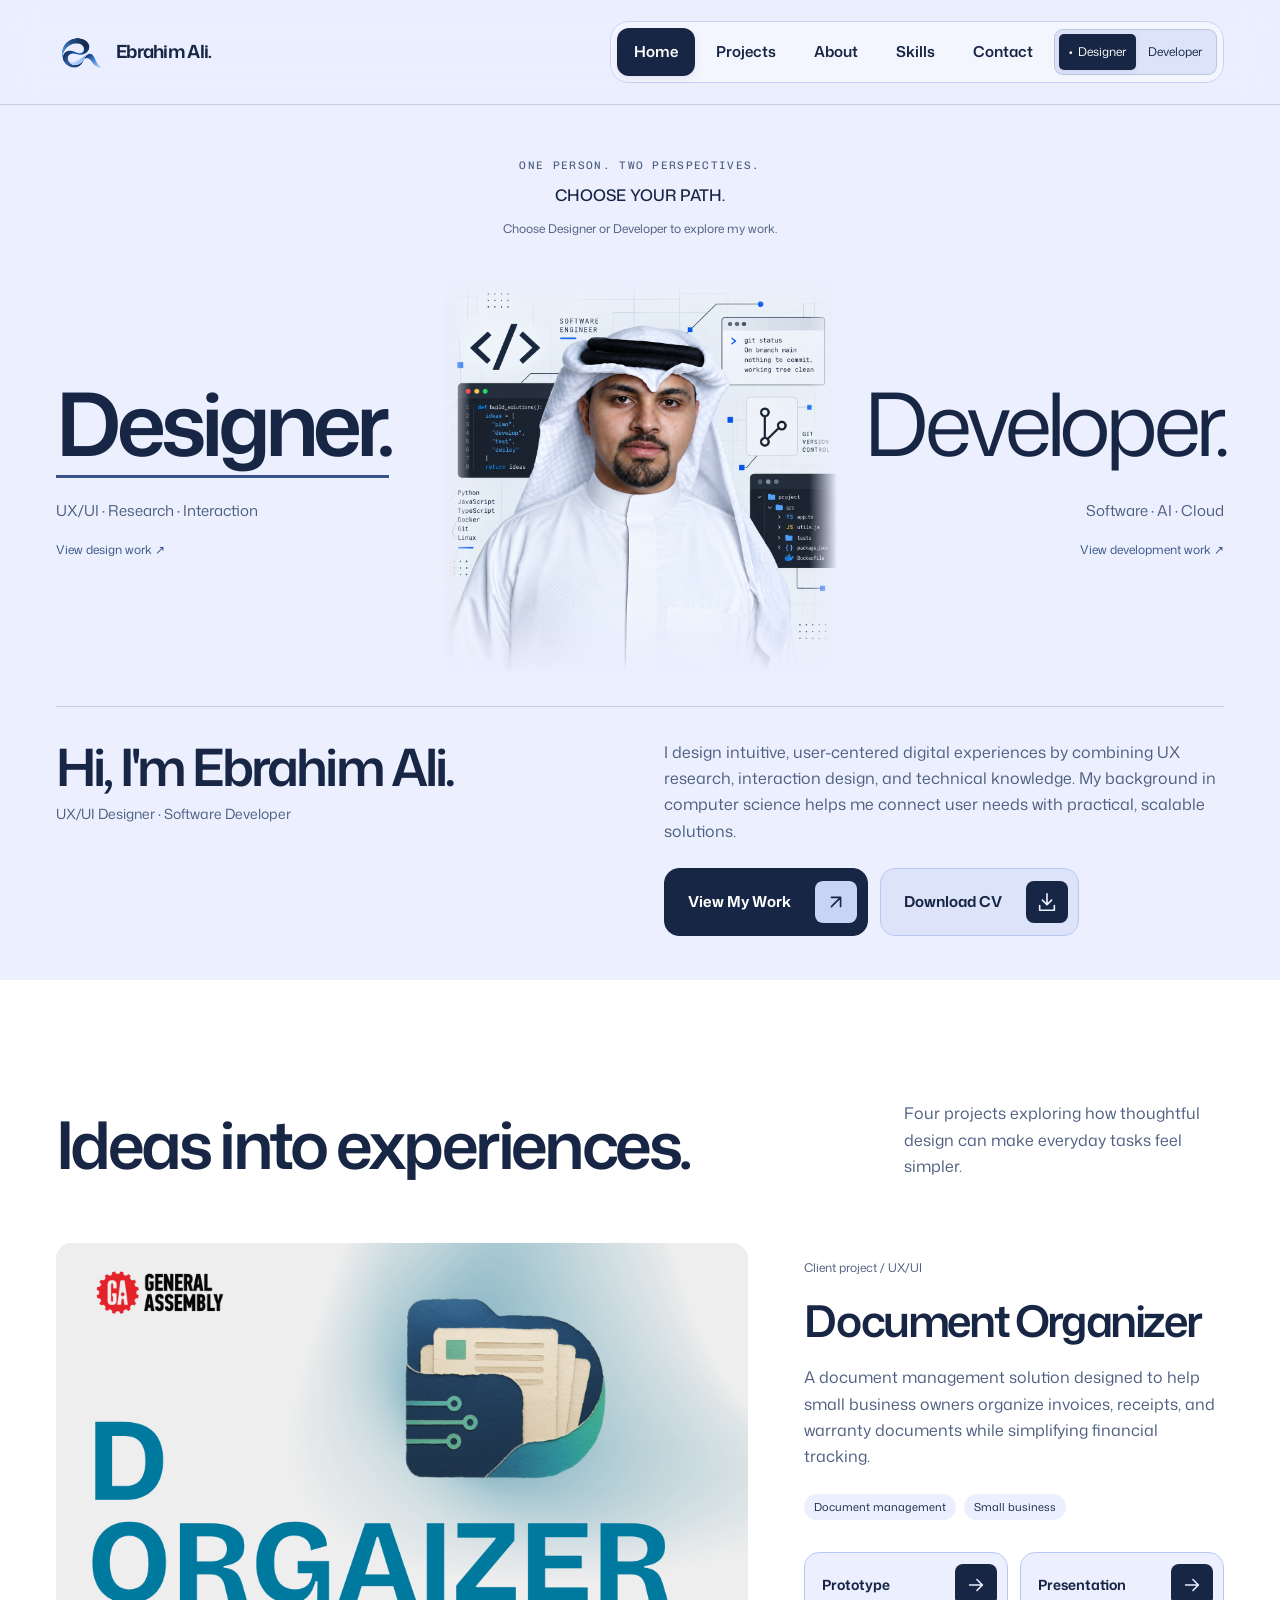
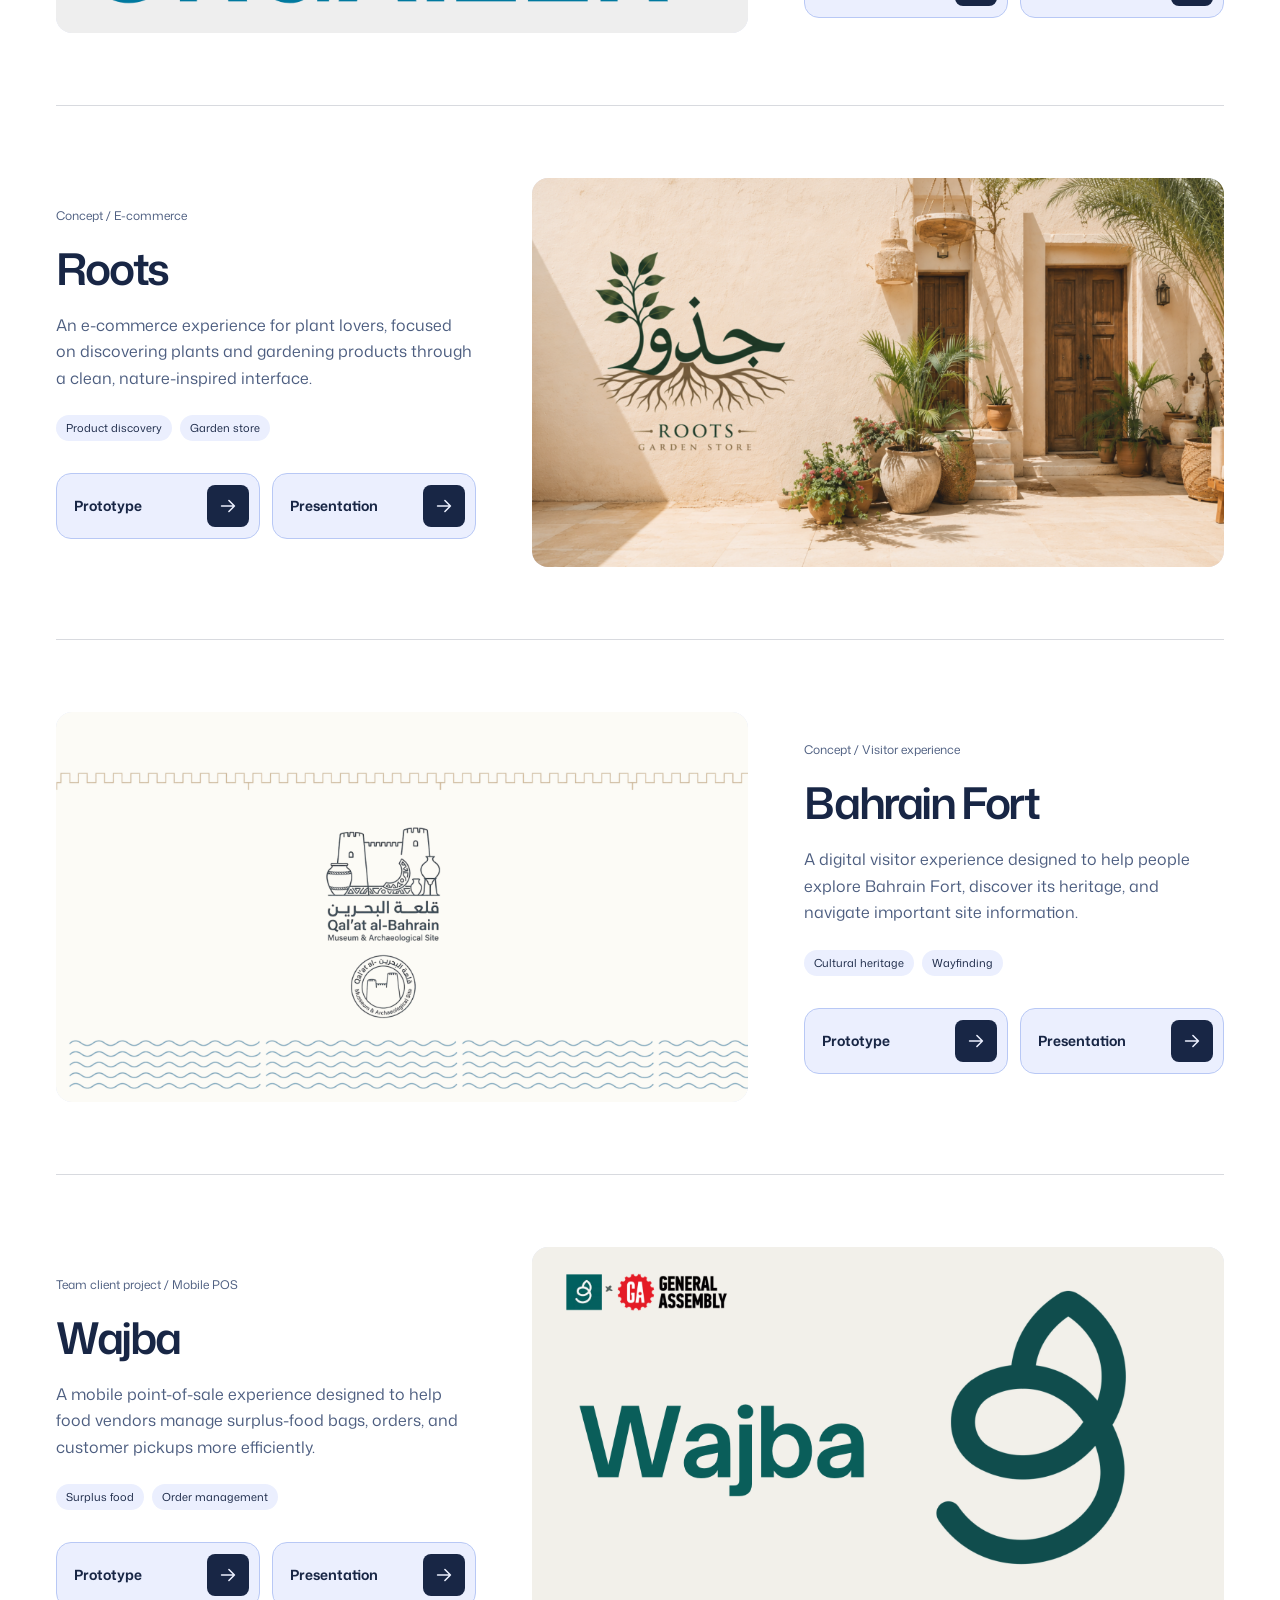
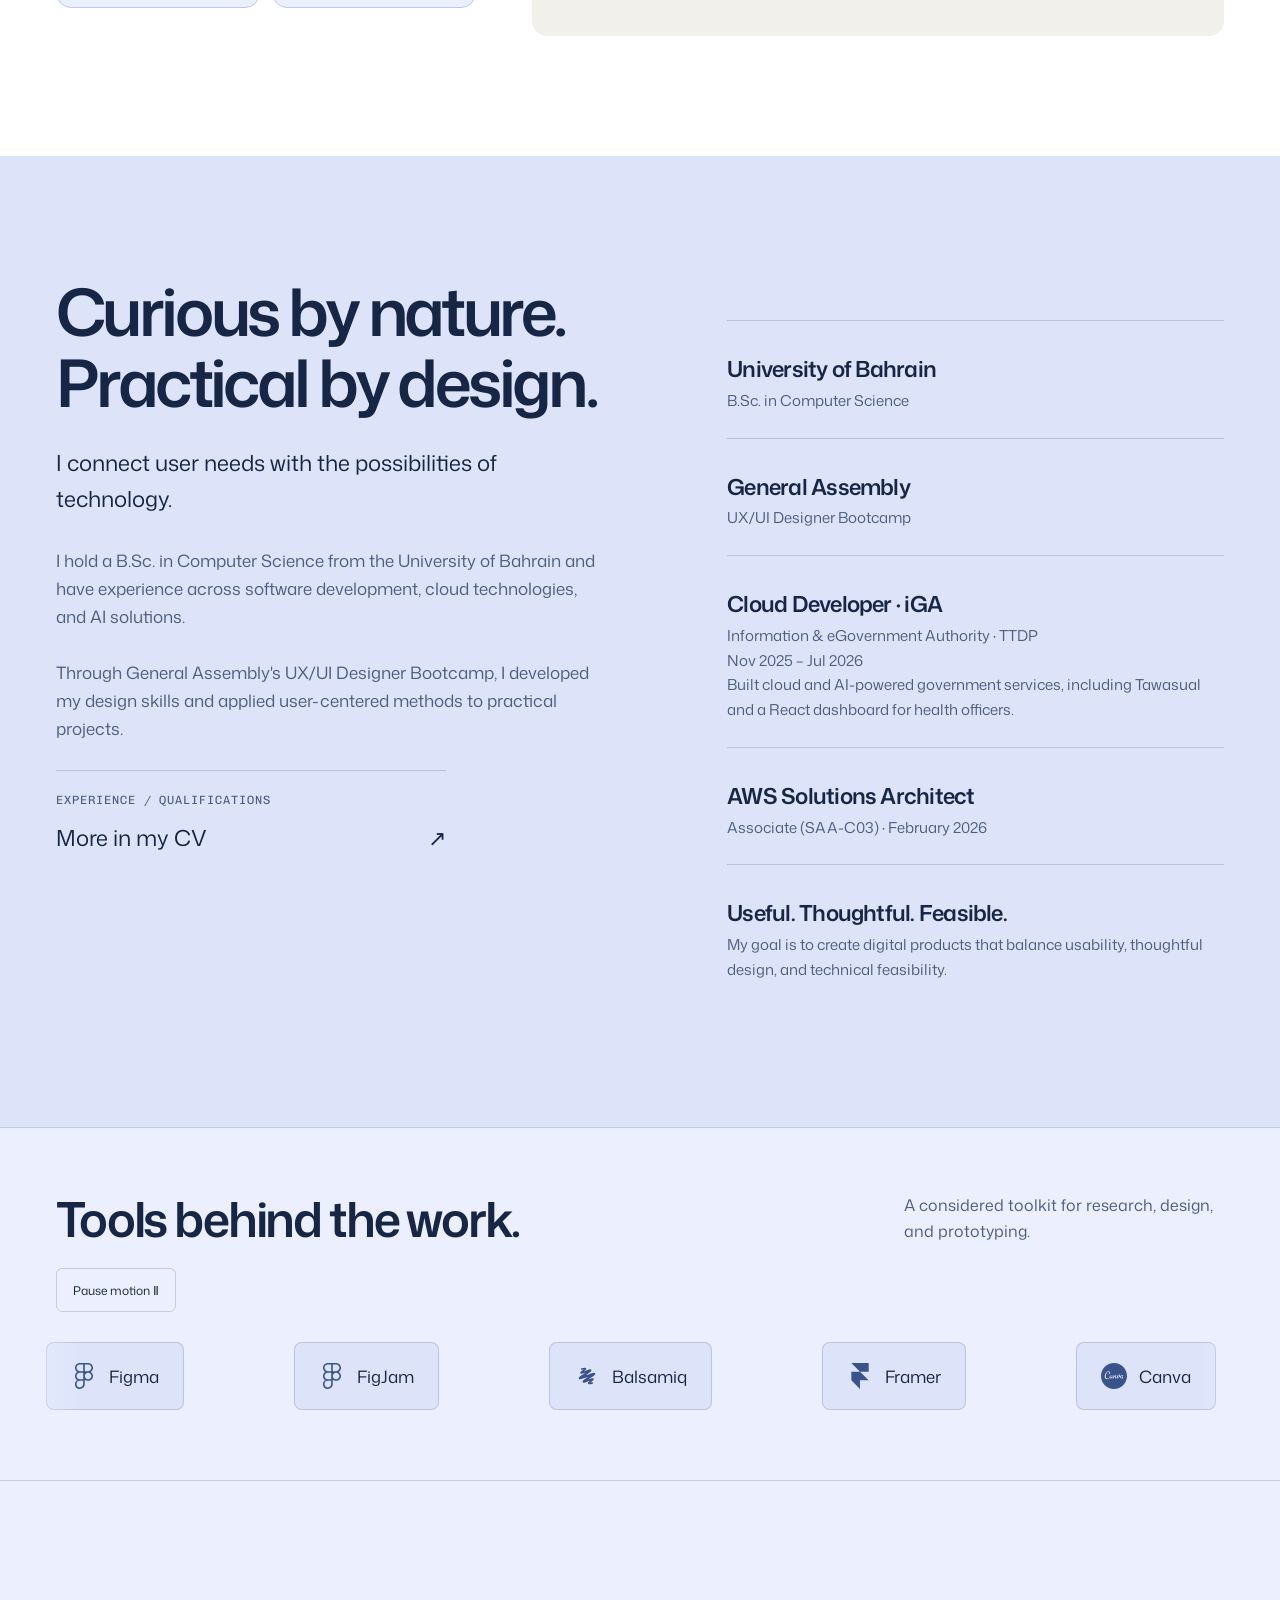
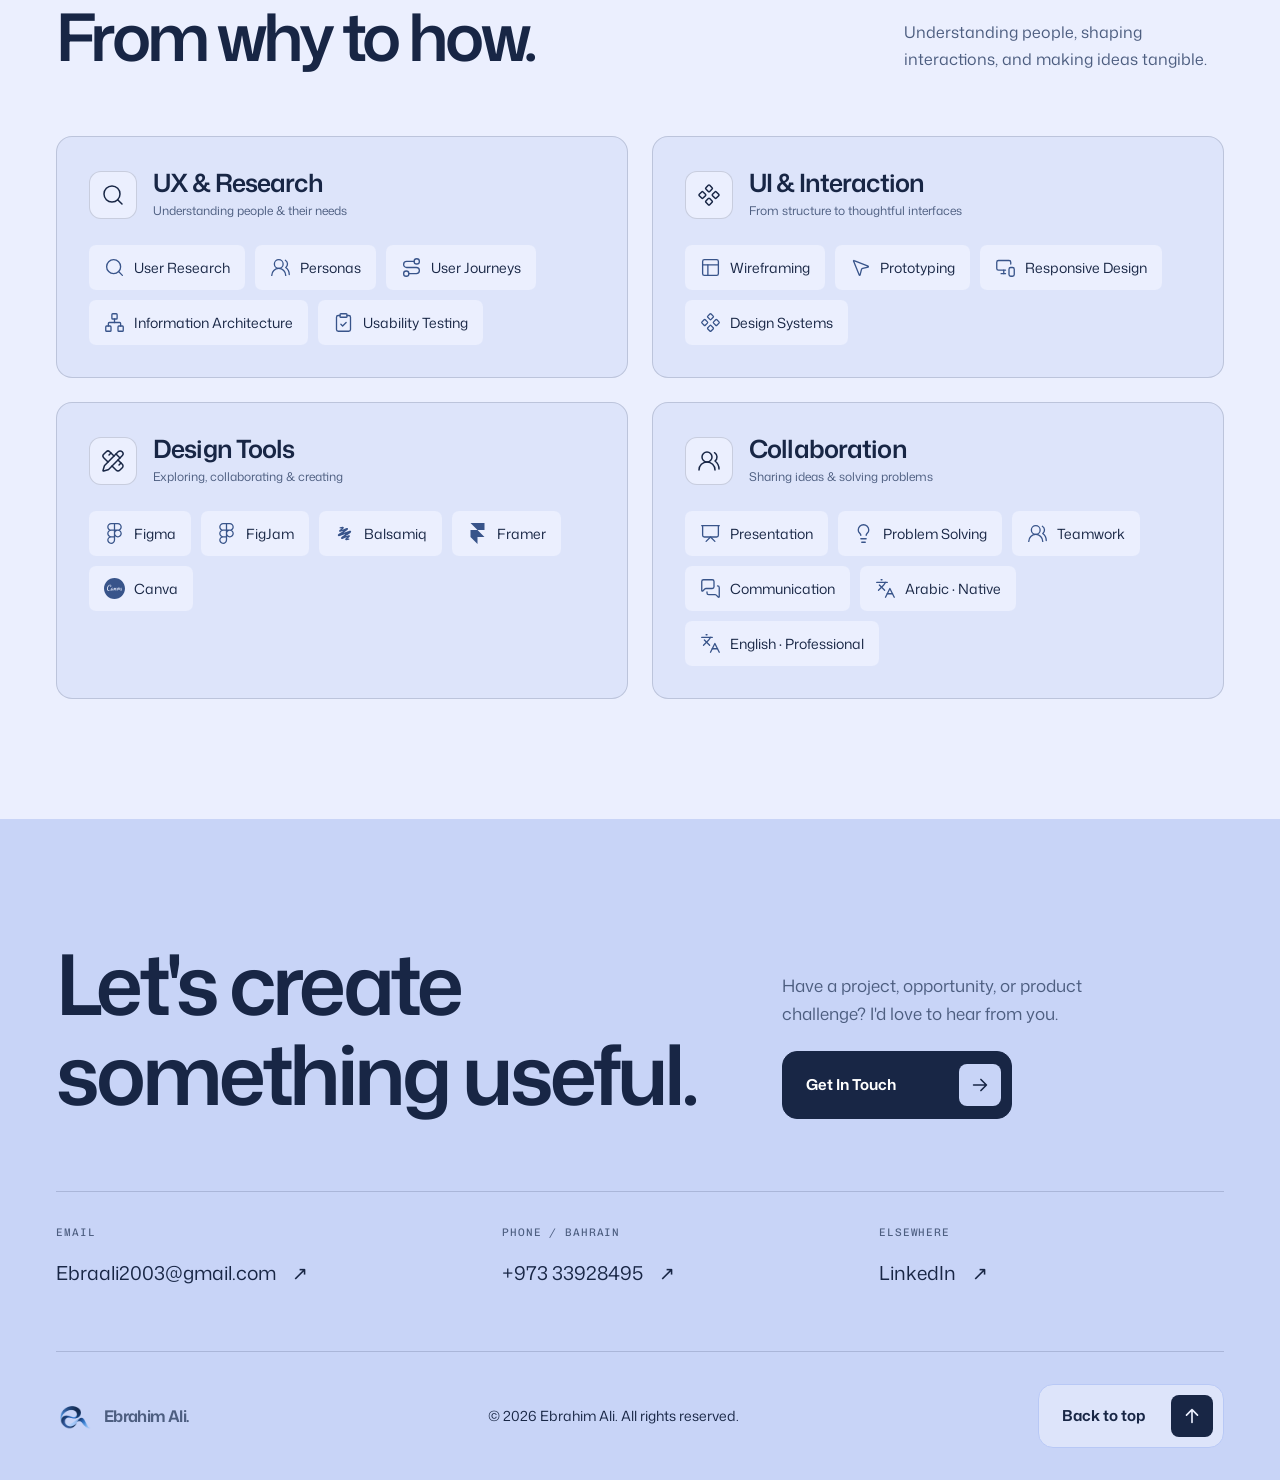
==== index.html @ 50fad895 "Build coherent designer and developer journeys with seamless portraits and NDA-aware projects" ====
<!DOCTYPE html>
<html lang="en">
<head>
<meta charset="UTF-8">
<meta name="viewport" content="width=device-width, initial-scale=1">
<title>Ebrahim Ali — UX/UI Designer & Software Developer</title>
<meta name="description" content="Ebrahim Ali, UX/UI designer and software developer in Bahrain. Explore UX research, interaction design, and software, AI and cloud projects.">
<meta name="theme-color" content="#EBEFFE">
<meta property="og:title" content="Ebrahim Ali — UX/UI Designer & Software Developer">
<meta property="og:description" content="One perspective on people. Another on systems. Explore Ebrahim Ali’s design and development work.">
<meta property="og:type" content="website">
<meta property="og:image" content="1778496923520.png">
<link rel="preload" as="image" href="Modern Software Engineer Portrait.png">
<link rel="icon" type="image/png" href="Glossy Blue Ribbon Loop Emblem.png">
<link rel="preconnect" href="https://fonts.googleapis.com">
<link rel="preconnect" href="https://fonts.gstatic.com" crossorigin>
<link href="https://fonts.googleapis.com/css2?family=Mona+Sans:wght@400;500;600;650;700&family=Chivo+Mono:wght@400&display=swap" rel="stylesheet" media="print" onload="this.media='all'">
<style>
.loading-screen{display:none}
.js-boot:not(.is-ready) .site-header,.js-boot:not(.is-ready) main,.js-boot:not(.is-ready) footer{visibility:hidden}
.show-skeleton .loading-screen{display:block;position:fixed;inset:0;z-index:200;background:#EBEFFE;color:#182645;overflow:hidden;font-family:Arial,sans-serif}
.show-skeleton body{overflow:hidden}
.loading-shell{max-width:1440px;margin:auto;padding:24px 56px}
.skeleton-nav{display:flex;justify-content:space-between;align-items:center;height:64px;border-bottom:1px solid #C8D4F7;padding-bottom:24px}
.skeleton-block{position:relative;overflow:hidden;background:#DDE4FA;border-radius:8px}
.skeleton-block::after{content:'';position:absolute;inset:0;transform:translateX(-100%);background:linear-gradient(100deg,transparent,#ffffff80,transparent);animation:skeleton-shimmer 1.6s ease-in-out infinite}
.skeleton-brand{width:170px;height:32px}.skeleton-menu{width:440px;height:48px}.skeleton-cta{width:150px;height:48px}
.skeleton-hero{display:grid;grid-template-columns:1fr 1fr 1fr;gap:32px;align-items:center;padding:56px 0 32px}
.skeleton-title{height:72px;width:100%}.skeleton-caption{height:16px;width:70%;margin-top:24px}.skeleton-photo{aspect-ratio:1;border-radius:46% 46% 16px 16px}.skeleton-bottom{display:grid;grid-template-columns:1fr 1fr;gap:56px;margin-top:32px}.skeleton-name{height:48px;width:80%}.skeleton-line{height:14px;margin-bottom:16px}.skeleton-line:last-child{width:70%}.skeleton-buttons{display:flex;gap:14px;margin-top:24px}.skeleton-button{width:190px;height:64px}.loading-status{font-size:13px;color:#4D5E80;margin-top:32px}
@keyframes skeleton-shimmer{to{transform:translateX(100%)}}
@media(max-width:1100px){.skeleton-cta{display:none}.skeleton-menu{width:46%}.loading-shell{padding-inline:32px}}
@media(max-width:767px){.loading-shell{padding:16px 20px}.skeleton-nav{height:64px}.skeleton-menu{width:74px;height:44px}.skeleton-hero{grid-template-columns:1fr 1fr;gap:24px 20px;padding-top:32px}.skeleton-title{height:42px}.skeleton-caption{height:12px;width:85%;margin-top:16px}.skeleton-photo{grid-column:1/-1;grid-row:2;width:76%;justify-self:center}.skeleton-bottom{grid-template-columns:1fr;gap:24px;margin-top:0}.skeleton-name{height:42px}.skeleton-buttons .skeleton-button{width:50%;height:60px}}
@media(prefers-reduced-motion:reduce){.skeleton-block::after{animation:none}}
</style>
<script>
// Show a real skeleton only after a slow start; always release the page.
document.documentElement.classList.add('js-boot');
window.portfolioBoot = {
  done: false,
  finish: function () {
    if (this.done) return;
    this.done = true;
    clearTimeout(this.delay);
    clearTimeout(this.deadline);
    document.documentElement.classList.remove('show-skeleton');
    document.documentElement.classList.add('is-ready');
    document.querySelector('.loading-screen')?.setAttribute('aria-hidden','true');
  }
};
window.portfolioBoot.delay = setTimeout(function () {
  if (window.portfolioBoot.done) return;
  document.documentElement.classList.add('show-skeleton');
  document.querySelector('.loading-screen')?.setAttribute('aria-hidden','false');
}, 400);
window.portfolioBoot.deadline = setTimeout(function () { window.portfolioBoot.finish(); }, 6000);
</script>
<link id="portfolio-styles" rel="preload" as="style" href="styles.css" onload="this.onload=null;this.rel='stylesheet';window.portfolioStylesReady=true;window.dispatchEvent(new Event('portfolio:styles'))" onerror="window.portfolioBoot.finish()">
<noscript><link rel="stylesheet" href="styles.css"></noscript>
<script src="script.js" defer>
</script>
</head>
<body data-track="designer">
<div class="loading-screen" role="status" aria-live="polite" aria-hidden="true">
<div class="loading-shell"><div aria-hidden="true"><div class="skeleton-nav"><div class="skeleton-block skeleton-brand"></div><div class="skeleton-block skeleton-menu"></div><div class="skeleton-block skeleton-cta"></div></div><div class="skeleton-hero"><div><div class="skeleton-block skeleton-title"></div><div class="skeleton-block skeleton-caption"></div></div><div class="skeleton-block skeleton-photo"></div><div><div class="skeleton-block skeleton-title"></div><div class="skeleton-block skeleton-caption"></div></div></div><div class="skeleton-bottom"><div class="skeleton-block skeleton-name"></div><div><div class="skeleton-block skeleton-line"></div><div class="skeleton-block skeleton-line"></div><div class="skeleton-block skeleton-line"></div><div class="skeleton-buttons"><div class="skeleton-block skeleton-button"></div><div class="skeleton-block skeleton-button"></div></div></div></div></div><p class="loading-status">Loading portfolio…</p></div>
</div>
<a class="skip" href="#main">Skip to content</a>
<header class="site-header">
<nav class="wrap nav-wrap" aria-label="Main navigation">
<a class="brand" href="#home" aria-label="Ebrahim Ali — Home">
<span class="brand-mark">
<img src="Glossy Blue Ribbon Loop Emblem.png" width="1460" height="1077" alt="">
</span>
<span>Ebrahim Ali<span aria-hidden="true">.</span>
</span>
</a>
<button class="menu-toggle" aria-controls="navigation" aria-expanded="false" type="button">Menu +</button>
<ul class="nav-links" id="navigation">
<li>
<a class="nav-button" href="#home" aria-current="location"><span class="nav-label"><span>Home</span><span aria-hidden="true">Home</span></span><span class="button-handles" aria-hidden="true"><i></i><i></i><i></i><i></i></span></a>
</li>
<li>
<a class="nav-button" href="#projects"><span class="nav-label"><span>Projects</span><span aria-hidden="true">Projects</span></span><span class="button-handles" aria-hidden="true"><i></i><i></i><i></i><i></i></span></a>
</li>
<li>
<a class="nav-button" href="#about"><span class="nav-label"><span>About</span><span aria-hidden="true">About</span></span><span class="button-handles" aria-hidden="true"><i></i><i></i><i></i><i></i></span></a>
</li>
<li>
<a class="nav-button" href="#skills"><span class="nav-label"><span>Skills</span><span aria-hidden="true">Skills</span></span><span class="button-handles" aria-hidden="true"><i></i><i></i><i></i><i></i></span></a>
</li>
<li>
<a class="nav-button" href="#contact"><span class="nav-label"><span>Contact</span><span aria-hidden="true">Contact</span></span><span class="button-handles" aria-hidden="true"><i></i><i></i><i></i><i></i></span></a>
</li>
<li class="track-menu"><div class="nav-track-switch" role="group" aria-label="Portfolio path"><button type="button" data-track-choice="designer" aria-pressed="true">Designer</button><button type="button" data-track-choice="developer" aria-pressed="false">Developer</button></div></li>
<li class="mobile-contact"><a class="project-button cta-button cta-primary cta-mobile" data-email-template="hiring" href="mailto:Ebraali2003@gmail.com?subject=Hiring%20Inquiry%20%7C%20%5BRole%20Title%5D%20%7C%20%5BCompany%20Name%5D%20-%20Ebrahim%20Ali&amp;body=Dear%20Mr.%20Ali%2C%0D%0A%0D%0AI%20am%20contacting%20you%20on%20behalf%20of%20%5BCompany%20Name%5D%20regarding%20a%20%5BRole%20Title%5D%20opportunity.%0D%0A%0D%0ARole%20%2F%20employment%20type%3A%20%5BBrief%20role%20details%5D%0D%0AWork%20arrangement%3A%20%5BOn-site%20%2F%20Hybrid%20%2F%20Remote%2C%20city%20and%20country%5D%0D%0AAdditional%20message%3A%20%5BYour%20message%20or%20proposed%20next%20steps%5D%0D%0A%0D%0AI%20would%20welcome%20an%20introductory%20discussion%20at%20a%20mutually%20convenient%20time.%0D%0A%0D%0AKind%20regards%2C%0D%0A%5BFull%20name%20%2F%20Job%20title%20%2F%20Company%5D%0D%0AEmail%3A%20%5BEmail%20address%5D%0D%0APhone%3A%20%5BNumber%20with%20country%20code%5D%0D%0ALocation%3A%20%5BCity%2C%20country%5D"><span class="project-button-face"><span class="project-button-label"><span>Let's talk</span><span aria-hidden="true">Let's talk</span></span><span class="project-button-arrow" aria-hidden="true"><svg viewBox="0 0 24 24" fill="none" stroke="currentColor" stroke-width="1.8" stroke-linecap="round" stroke-linejoin="round" aria-hidden="true"><path d="M5 12h14m-6-6 6 6-6 6"/></svg><svg viewBox="0 0 24 24" fill="none" stroke="currentColor" stroke-width="1.8" stroke-linecap="round" stroke-linejoin="round" aria-hidden="true"><path d="M5 12h14m-6-6 6 6-6 6"/></svg></span></span><span class="button-handles" aria-hidden="true"><i></i><i></i><i></i><i></i></span></a></li>
</ul>
<a class="project-button cta-button header-contact cta-nav cta-primary" data-email-template="hiring" href="mailto:Ebraali2003@gmail.com?subject=Hiring%20Inquiry%20%7C%20%5BRole%20Title%5D%20%7C%20%5BCompany%20Name%5D%20-%20Ebrahim%20Ali&amp;body=Dear%20Mr.%20Ali%2C%0D%0A%0D%0AI%20am%20contacting%20you%20on%20behalf%20of%20%5BCompany%20Name%5D%20regarding%20a%20%5BRole%20Title%5D%20opportunity.%0D%0A%0D%0ARole%20%2F%20employment%20type%3A%20%5BBrief%20role%20details%5D%0D%0AWork%20arrangement%3A%20%5BOn-site%20%2F%20Hybrid%20%2F%20Remote%2C%20city%20and%20country%5D%0D%0AAdditional%20message%3A%20%5BYour%20message%20or%20proposed%20next%20steps%5D%0D%0A%0D%0AI%20would%20welcome%20an%20introductory%20discussion%20at%20a%20mutually%20convenient%20time.%0D%0A%0D%0AKind%20regards%2C%0D%0A%5BFull%20name%20%2F%20Job%20title%20%2F%20Company%5D%0D%0AEmail%3A%20%5BEmail%20address%5D%0D%0APhone%3A%20%5BNumber%20with%20country%20code%5D%0D%0ALocation%3A%20%5BCity%2C%20country%5D"><span class="project-button-face"><span class="project-button-label"><span>Let's talk</span><span aria-hidden="true">Let's talk</span></span><span class="project-button-arrow" aria-hidden="true"><svg viewBox="0 0 24 24" fill="none" stroke="currentColor" stroke-width="1.8" stroke-linecap="round" stroke-linejoin="round" aria-hidden="true"><path d="M5 12h14m-6-6 6 6-6 6"/></svg><svg viewBox="0 0 24 24" fill="none" stroke="currentColor" stroke-width="1.8" stroke-linecap="round" stroke-linejoin="round" aria-hidden="true"><path d="M5 12h14m-6-6 6 6-6 6"/></svg></span></span><span class="button-handles" aria-hidden="true"><i></i><i></i><i></i><i></i></span></a>
</nav>
</header>
<main id="main" tabindex="-1">
<section class="hero" id="home" aria-label="Introduction" tabindex="-1">
<div class="wrap">
<p class="track-prompt mono">ONE PERSON. TWO PERSPECTIVES.<span>Choose your path.</span></p>
<p class="track-status" aria-live="polite" aria-atomic="true">Choose Designer or Developer to explore my work.</p>
<div class="hero-stage" data-portrait="split">
<div class="discipline">
<h2><button class="role-switch" type="button" data-role="designer" aria-pressed="false" aria-controls="designer-projects developer-projects">Designer<span aria-hidden="true">.</span></button></h2>
<p>UX/UI · Research · Interaction</p><span class="role-hint" aria-hidden="true">View design work ↗</span>
</div>
<div class="portrait" id="hero-portrait" role="img" aria-label="Ebrahim Ali — designer and developer">
<div class="portrait-frame">
<div class="portrait-layer portrait-layer-photo"><img class="portrait-photo" src="Modern Software Engineer Portrait.png" width="1024" height="1024" decoding="async" alt="" aria-hidden="true"></div>
<div class="portrait-layer portrait-layer-art"><img class="portrait-art" src="Painterly Emirati Portrait with Abstract Strokes.png" width="1024" height="1024" fetchpriority="high" decoding="async" alt="" aria-hidden="true"></div>
</div>
</div>
<div class="discipline right">
<h2><button class="role-switch" type="button" data-role="developer" aria-pressed="false" aria-controls="designer-projects developer-projects">Developer<span aria-hidden="true">.</span></button></h2>
<p>Software · AI · Cloud</p><span class="role-hint" aria-hidden="true">View development work ↗</span>
</div>
</div>
<div class="hero-bottom">
<div>
<h1>Hi, I'm Ebrahim Ali.</h1>
<p class="identity">UX/UI Designer · Software Developer</p>
</div>
<div class="hero-copy">
<p><span data-hero-copy>I design intuitive, user-centered digital experiences by combining UX research, interaction design, and technical knowledge. My background in computer science helps me connect user needs with practical, scalable solutions.</span></p>
<div class="actions">
<a class="project-button cta-button cta-primary" href="#projects"><span class="project-button-face"><span class="project-button-label"><span>View My Work</span><span aria-hidden="true">View My Work</span></span><span class="project-button-arrow" aria-hidden="true"><svg viewBox="0 0 24 24" fill="none" stroke="currentColor" stroke-width="1.8" stroke-linecap="round" stroke-linejoin="round" aria-hidden="true"><path d="M7 7h10v10M7 17 17 7"/></svg><svg viewBox="0 0 24 24" fill="none" stroke="currentColor" stroke-width="1.8" stroke-linecap="round" stroke-linejoin="round" aria-hidden="true"><path d="M7 7h10v10M7 17 17 7"/></svg></span></span><span class="button-handles" aria-hidden="true"><i></i><i></i><i></i><i></i></span></a>
<a class="project-button cta-button cta-secondary" data-cv-link href="./Ebrahim_Resume__UX_.pdf" download="Ebrahim_Resume__UX_.pdf"><span class="project-button-face"><span class="project-button-label"><span>Download CV</span><span aria-hidden="true">Download CV</span></span><span class="project-button-arrow" aria-hidden="true"><svg viewBox="0 0 24 24" fill="none" stroke="currentColor" stroke-width="1.8" stroke-linecap="round" stroke-linejoin="round" aria-hidden="true"><path d="M12 3v12m-5-5 5 5 5-5M4 16v5h16v-5"/></svg><svg viewBox="0 0 24 24" fill="none" stroke="currentColor" stroke-width="1.8" stroke-linecap="round" stroke-linejoin="round" aria-hidden="true"><path d="M12 3v12m-5-5 5 5 5-5M4 16v5h16v-5"/></svg></span></span><span class="button-handles" aria-hidden="true"><i></i><i></i><i></i><i></i></span></a>
</div>
</div>
</div>
</div>
</section>

<section class="section projects" id="projects" aria-labelledby="projects-title" tabindex="-1">
<div class="wrap">
<div class="section-head">
<div>
<h2 id="projects-title">Ideas into experiences.</h2>
</div>
<p>Four projects exploring how thoughtful design can make everyday tasks feel simpler.</p>
</div>
<div id="designer-projects" data-track-panel="designer">
<article class="project">
<a class="project-media" href="https://www.figma.com/proto/dua4YL4MAZnrSSY4bpByHo/Figma-PROJECT-1?node-id=158-230&amp;t=a1PajKLrSFepDcD1-1&amp;scaling=scale-down&amp;content-scaling=fixed&amp;page-id=17%3A41" target="_blank" rel="noopener noreferrer" aria-label="Document Organizer prototype (opens in a new tab)">
<img src="Project1.png" width="1920" height="1080" loading="lazy" decoding="async" alt="Document Organizer project banner">
</a>
<div class="project-info">
<div class="project-meta">
<span>Client project / UX/UI</span>
</div>
<h3>Document Organizer</h3>
<p>A document management solution designed to help small business owners organize invoices, receipts, and warranty documents while simplifying financial tracking.</p>
<div class="project-tags">
<span>Document management</span>
<span>Small business</span>
</div>
<div class="project-actions">
<a class="project-button" href="https://www.figma.com/proto/dua4YL4MAZnrSSY4bpByHo/Figma-PROJECT-1?node-id=158-230&amp;t=a1PajKLrSFepDcD1-1&amp;scaling=scale-down&amp;content-scaling=fixed&amp;page-id=17%3A41" target="_blank" rel="noopener noreferrer" aria-label="Document Organizer prototype (opens in a new tab)"><span class="project-button-face"><span class="project-button-label"><span>Prototype</span><span aria-hidden="true">Prototype</span></span><span class="project-button-arrow" aria-hidden="true"><svg viewBox="0 0 24 24" fill="none" stroke="currentColor" stroke-width="1.7" stroke-linecap="round" stroke-linejoin="round" aria-hidden="true"><path d="M5 12h14m-6-6 6 6-6 6"/></svg><svg viewBox="0 0 24 24" fill="none" stroke="currentColor" stroke-width="1.7" stroke-linecap="round" stroke-linejoin="round" aria-hidden="true"><path d="M5 12h14m-6-6 6 6-6 6"/></svg></span></span><span class="button-handles" aria-hidden="true"><i></i><i></i><i></i><i></i></span></a>
<a class="project-button" href="https://canva.link/fwiibfqca9cnpaj" target="_blank" rel="noopener noreferrer" aria-label="Document Organizer presentation (opens in a new tab)"><span class="project-button-face"><span class="project-button-label"><span>Presentation</span><span aria-hidden="true">Presentation</span></span><span class="project-button-arrow" aria-hidden="true"><svg viewBox="0 0 24 24" fill="none" stroke="currentColor" stroke-width="1.7" stroke-linecap="round" stroke-linejoin="round" aria-hidden="true"><path d="M5 12h14m-6-6 6 6-6 6"/></svg><svg viewBox="0 0 24 24" fill="none" stroke="currentColor" stroke-width="1.7" stroke-linecap="round" stroke-linejoin="round" aria-hidden="true"><path d="M5 12h14m-6-6 6 6-6 6"/></svg></span></span><span class="button-handles" aria-hidden="true"><i></i><i></i><i></i><i></i></span></a>
</div>
</div>
</article>
<article class="project">
<a class="project-media" href="https://www.figma.com/proto/sCBZ8VoVE2Rl7IWjILyRCa/Project-2--Garden-Store?node-id=19664-2951&amp;t=pbqTSU8wR6l2XIvX-1&amp;scaling=scale-down-width&amp;content-scaling=fixed&amp;page-id=11%3A737&amp;starting-point-node-id=19664%3A2951&amp;show-proto-sidebar=1" target="_blank" rel="noopener noreferrer" aria-label="Roots prototype (opens in a new tab)">
<img src="Project2.png" width="1920" height="1080" loading="lazy" decoding="async" alt="Roots project banner">
</a>
<div class="project-info">
<div class="project-meta">
<span>Concept / E-commerce</span>
</div>
<h3>Roots</h3>
<p>An e-commerce experience for plant lovers, focused on discovering plants and gardening products through a clean, nature-inspired interface.</p>
<div class="project-tags">
<span>Product discovery</span>
<span>Garden store</span>
</div>
<div class="project-actions">
<a class="project-button" href="https://www.figma.com/proto/sCBZ8VoVE2Rl7IWjILyRCa/Project-2--Garden-Store?node-id=19664-2951&amp;t=pbqTSU8wR6l2XIvX-1&amp;scaling=scale-down-width&amp;content-scaling=fixed&amp;page-id=11%3A737&amp;starting-point-node-id=19664%3A2951&amp;show-proto-sidebar=1" target="_blank" rel="noopener noreferrer" aria-label="Roots prototype (opens in a new tab)"><span class="project-button-face"><span class="project-button-label"><span>Prototype</span><span aria-hidden="true">Prototype</span></span><span class="project-button-arrow" aria-hidden="true"><svg viewBox="0 0 24 24" fill="none" stroke="currentColor" stroke-width="1.7" stroke-linecap="round" stroke-linejoin="round" aria-hidden="true"><path d="M5 12h14m-6-6 6 6-6 6"/></svg><svg viewBox="0 0 24 24" fill="none" stroke="currentColor" stroke-width="1.7" stroke-linecap="round" stroke-linejoin="round" aria-hidden="true"><path d="M5 12h14m-6-6 6 6-6 6"/></svg></span></span><span class="button-handles" aria-hidden="true"><i></i><i></i><i></i><i></i></span></a>
<a class="project-button" href="https://canva.link/hewppi0d0kiawbs" target="_blank" rel="noopener noreferrer" aria-label="Roots presentation (opens in a new tab)"><span class="project-button-face"><span class="project-button-label"><span>Presentation</span><span aria-hidden="true">Presentation</span></span><span class="project-button-arrow" aria-hidden="true"><svg viewBox="0 0 24 24" fill="none" stroke="currentColor" stroke-width="1.7" stroke-linecap="round" stroke-linejoin="round" aria-hidden="true"><path d="M5 12h14m-6-6 6 6-6 6"/></svg><svg viewBox="0 0 24 24" fill="none" stroke="currentColor" stroke-width="1.7" stroke-linecap="round" stroke-linejoin="round" aria-hidden="true"><path d="M5 12h14m-6-6 6 6-6 6"/></svg></span></span><span class="button-handles" aria-hidden="true"><i></i><i></i><i></i><i></i></span></a>
</div>
</div>
</article>
<article class="project">
<a class="project-media" href="https://www.figma.com/proto/1KXlNoBlQByE6TIhZisuW4/Project-3---Bahrain-Fort?node-id=8724-546&amp;p=f&amp;t=jXItQwTNRwvp6oXK-1&amp;scaling=scale-down&amp;content-scaling=fixed&amp;page-id=11%3A737&amp;starting-point-node-id=8724%3A546&amp;show-proto-sidebar=1" target="_blank" rel="noopener noreferrer" aria-label="Bahrain Fort prototype (opens in a new tab)">
<img src="Project3.png" width="1920" height="1080" loading="lazy" decoding="async" alt="Bahrain Fort project banner">
</a>
<div class="project-info">
<div class="project-meta">
<span>Concept / Visitor experience</span>
</div>
<h3>Bahrain Fort</h3>
<p>A digital visitor experience designed to help people explore Bahrain Fort, discover its heritage, and navigate important site information.</p>
<div class="project-tags">
<span>Cultural heritage</span>
<span>Wayfinding</span>
</div>
<div class="project-actions">
<a class="project-button" href="https://www.figma.com/proto/1KXlNoBlQByE6TIhZisuW4/Project-3---Bahrain-Fort?node-id=8724-546&amp;p=f&amp;t=jXItQwTNRwvp6oXK-1&amp;scaling=scale-down&amp;content-scaling=fixed&amp;page-id=11%3A737&amp;starting-point-node-id=8724%3A546&amp;show-proto-sidebar=1" target="_blank" rel="noopener noreferrer" aria-label="Bahrain Fort prototype (opens in a new tab)"><span class="project-button-face"><span class="project-button-label"><span>Prototype</span><span aria-hidden="true">Prototype</span></span><span class="project-button-arrow" aria-hidden="true"><svg viewBox="0 0 24 24" fill="none" stroke="currentColor" stroke-width="1.7" stroke-linecap="round" stroke-linejoin="round" aria-hidden="true"><path d="M5 12h14m-6-6 6 6-6 6"/></svg><svg viewBox="0 0 24 24" fill="none" stroke="currentColor" stroke-width="1.7" stroke-linecap="round" stroke-linejoin="round" aria-hidden="true"><path d="M5 12h14m-6-6 6 6-6 6"/></svg></span></span><span class="button-handles" aria-hidden="true"><i></i><i></i><i></i><i></i></span></a>
<a class="project-button" href="https://canva.link/a1a9h1jhcexy584" target="_blank" rel="noopener noreferrer" aria-label="Bahrain Fort presentation (opens in a new tab)"><span class="project-button-face"><span class="project-button-label"><span>Presentation</span><span aria-hidden="true">Presentation</span></span><span class="project-button-arrow" aria-hidden="true"><svg viewBox="0 0 24 24" fill="none" stroke="currentColor" stroke-width="1.7" stroke-linecap="round" stroke-linejoin="round" aria-hidden="true"><path d="M5 12h14m-6-6 6 6-6 6"/></svg><svg viewBox="0 0 24 24" fill="none" stroke="currentColor" stroke-width="1.7" stroke-linecap="round" stroke-linejoin="round" aria-hidden="true"><path d="M5 12h14m-6-6 6 6-6 6"/></svg></span></span><span class="button-handles" aria-hidden="true"><i></i><i></i><i></i><i></i></span></a>
</div>
</div>
</article>
<article class="project">
<a class="project-media" href="https://www.figma.com/proto/mUdAkXahBWr4lzZ5KBakGx/Project-4---Wajba?node-id=17483-34734&amp;p=f&amp;t=nMomvCnduus94I5o-1&amp;scaling=scale-down&amp;content-scaling=fixed&amp;page-id=17483%3A31399&amp;starting-point-node-id=17483%3A34759&amp;show-proto-sidebar=1" target="_blank" rel="noopener noreferrer" aria-label="Wajba prototype (opens in a new tab)">
<img src="Project4.png" width="1920" height="1080" loading="lazy" decoding="async" alt="Wajba project banner">
</a>
<div class="project-info">
<div class="project-meta">
<span>Team client project / Mobile POS</span>
</div>
<h3>Wajba</h3>
<p>A mobile point-of-sale experience designed to help food vendors manage surplus-food bags, orders, and customer pickups more efficiently.</p>
<div class="project-tags">
<span>Surplus food</span>
<span>Order management</span>
</div>
<div class="project-actions">
<a class="project-button" href="https://www.figma.com/proto/mUdAkXahBWr4lzZ5KBakGx/Project-4---Wajba?node-id=17483-34734&amp;p=f&amp;t=nMomvCnduus94I5o-1&amp;scaling=scale-down&amp;content-scaling=fixed&amp;page-id=17483%3A31399&amp;starting-point-node-id=17483%3A34759&amp;show-proto-sidebar=1" target="_blank" rel="noopener noreferrer" aria-label="Wajba prototype (opens in a new tab)"><span class="project-button-face"><span class="project-button-label"><span>Prototype</span><span aria-hidden="true">Prototype</span></span><span class="project-button-arrow" aria-hidden="true"><svg viewBox="0 0 24 24" fill="none" stroke="currentColor" stroke-width="1.7" stroke-linecap="round" stroke-linejoin="round" aria-hidden="true"><path d="M5 12h14m-6-6 6 6-6 6"/></svg><svg viewBox="0 0 24 24" fill="none" stroke="currentColor" stroke-width="1.7" stroke-linecap="round" stroke-linejoin="round" aria-hidden="true"><path d="M5 12h14m-6-6 6 6-6 6"/></svg></span></span><span class="button-handles" aria-hidden="true"><i></i><i></i><i></i><i></i></span></a>
<a class="project-button" href="https://canva.link/93muz97qlvh77ob" target="_blank" rel="noopener noreferrer" aria-label="Wajba presentation (opens in a new tab)"><span class="project-button-face"><span class="project-button-label"><span>Presentation</span><span aria-hidden="true">Presentation</span></span><span class="project-button-arrow" aria-hidden="true"><svg viewBox="0 0 24 24" fill="none" stroke="currentColor" stroke-width="1.7" stroke-linecap="round" stroke-linejoin="round" aria-hidden="true"><path d="M5 12h14m-6-6 6 6-6 6"/></svg><svg viewBox="0 0 24 24" fill="none" stroke="currentColor" stroke-width="1.7" stroke-linecap="round" stroke-linejoin="round" aria-hidden="true"><path d="M5 12h14m-6-6 6 6-6 6"/></svg></span></span><span class="button-handles" aria-hidden="true"><i></i><i></i><i></i><i></i></span></a>
</div>
</div>
</article>
</div>
<div id="developer-projects" data-track-panel="developer" hidden>
<article class="project" id="dev-health"><div class="project-media developer-media dev-health" role="img" aria-label="Health Signal Detection System project overview graphic"><div class="dev-cover-top"><span class="org-logo" data-org="MoH"><img src="logo-MoH.png" alt="MoH logo" loading="lazy"></span><span class="partner-logo"><img src="logo-iGA.png" alt="iGA logo" loading="lazy"></span></div><div class="dev-cover-main"><span class="mono">01 / DEVELOPMENT</span><h3>Health Signal Detection System</h3><p>AI-Powered Epidemic Intelligence Platform</p></div><div class="dev-cover-bottom"><span>React / Cloud & AI</span><span aria-hidden="true">↗</span></div></div><div class="project-info"><div class="project-meta"><span>Ministry of Health (MoH), Kingdom of Bahrain / iGA</span></div><h3>Health Signal Detection System</h3><p class="project-date mono">Feb 2026 – May 2026</p><p>A real-time health intelligence platform with a React dashboard for health officers, connecting health signals with AI-powered epidemic intelligence.</p><div class="project-tags"><span>React</span><span>Cloud & AI</span></div><div class="project-actions"><button class="project-button confidential-action" type="button" disabled aria-disabled="true" title="Link not added yet"><span class="project-button-face"><span class="project-button-label"><span>Presentation</span><span aria-hidden="true">Presentation</span></span><span class="project-button-arrow" aria-hidden="true"><svg viewBox="0 0 24 24" fill="none" stroke="currentColor" stroke-width="1.7" stroke-linecap="round" stroke-linejoin="round" aria-hidden="true"><path d="M5 12h14m-6-6 6 6-6 6"/></svg><svg viewBox="0 0 24 24" fill="none" stroke="currentColor" stroke-width="1.7" stroke-linecap="round" stroke-linejoin="round" aria-hidden="true"><path d="M5 12h14m-6-6 6 6-6 6"/></svg></span></span><span class="button-handles" aria-hidden="true"><i></i><i></i><i></i><i></i></span></button><button class="project-button confidential-action" type="button" disabled aria-disabled="true" title="Link not added yet"><span class="project-button-face"><span class="project-button-label"><span>Website</span><span aria-hidden="true">Website</span></span><span class="project-button-arrow" aria-hidden="true"><svg viewBox="0 0 24 24" fill="none" stroke="currentColor" stroke-width="1.7" stroke-linecap="round" stroke-linejoin="round" aria-hidden="true"><path d="M5 12h14m-6-6 6 6-6 6"/></svg><svg viewBox="0 0 24 24" fill="none" stroke="currentColor" stroke-width="1.7" stroke-linecap="round" stroke-linejoin="round" aria-hidden="true"><path d="M5 12h14m-6-6 6 6-6 6"/></svg></span></span><span class="button-handles" aria-hidden="true"><i></i><i></i><i></i><i></i></span></button></div><div class="project-confidential"><span class="confidential-badge">NDA protected</span><p>Presentation and application access are confidential under non-disclosure agreements.</p></div></div></article>
<article class="project" id="dev-tawasual"><div class="project-media developer-media dev-tawasual" role="img" aria-label="Tawasual project overview graphic"><div class="dev-cover-top"><span class="org-logo" data-org="iGA"><img src="logo-iGA.png" alt="iGA logo" loading="lazy"></span><span class="mono">iGA</span></div><div class="dev-cover-main"><span class="mono">02 / DEVELOPMENT</span><h3>Tawasual</h3><p>AI-Powered Citizen Communication & Complaint Hub</p></div><div class="dev-cover-bottom"><span>Amazon Bedrock / AWS</span><span aria-hidden="true">↗</span></div></div><div class="project-info"><div class="project-meta"><span>Information &amp; eGovernment Authority (iGA) · National Training / Bahrain</span></div><h3>Tawasual</h3><p class="project-date mono">Nov 2025 – Jul 2026</p><p>An AI-powered platform to analyze, classify, and respond to citizen inquiries and complaints using Amazon Bedrock and scalable AWS services.</p><div class="project-tags"><span>Amazon Bedrock</span><span>AWS</span></div><div class="project-actions"><button class="project-button confidential-action" type="button" disabled aria-disabled="true" title="Link not added yet"><span class="project-button-face"><span class="project-button-label"><span>Presentation</span><span aria-hidden="true">Presentation</span></span><span class="project-button-arrow" aria-hidden="true"><svg viewBox="0 0 24 24" fill="none" stroke="currentColor" stroke-width="1.7" stroke-linecap="round" stroke-linejoin="round" aria-hidden="true"><path d="M5 12h14m-6-6 6 6-6 6"/></svg><svg viewBox="0 0 24 24" fill="none" stroke="currentColor" stroke-width="1.7" stroke-linecap="round" stroke-linejoin="round" aria-hidden="true"><path d="M5 12h14m-6-6 6 6-6 6"/></svg></span></span><span class="button-handles" aria-hidden="true"><i></i><i></i><i></i><i></i></span></button><button class="project-button confidential-action" type="button" disabled aria-disabled="true" title="Link not added yet"><span class="project-button-face"><span class="project-button-label"><span>Website</span><span aria-hidden="true">Website</span></span><span class="project-button-arrow" aria-hidden="true"><svg viewBox="0 0 24 24" fill="none" stroke="currentColor" stroke-width="1.7" stroke-linecap="round" stroke-linejoin="round" aria-hidden="true"><path d="M5 12h14m-6-6 6 6-6 6"/></svg><svg viewBox="0 0 24 24" fill="none" stroke="currentColor" stroke-width="1.7" stroke-linecap="round" stroke-linejoin="round" aria-hidden="true"><path d="M5 12h14m-6-6 6 6-6 6"/></svg></span></span><span class="button-handles" aria-hidden="true"><i></i><i></i><i></i><i></i></span></button></div><div class="project-confidential"><span class="confidential-badge">NDA protected</span><p>Presentation and application access are confidential under non-disclosure agreements.</p></div></div></article>
<article class="project" id="dev-taqyeem"><div class="project-media developer-media dev-taqyeem" role="img" aria-label="TaqyeemPro project overview graphic"><div class="dev-cover-top"><span class="org-logo" data-org="BQA"><img src="logo-BQA.png" alt="BQA logo" loading="lazy"></span><span class="mono">BQA</span></div><div class="dev-cover-main"><span class="mono">03 / DEVELOPMENT</span><h3>TaqyeemPro</h3><p>AI-Powered Student Evaluation System</p></div><div class="dev-cover-bottom"><span>Student evaluation / Cloud-native</span><span aria-hidden="true">↗</span></div></div><div class="project-info"><div class="project-meta"><span>Graduation Project / Education &amp; Training Quality Authority (BQA)</span></div><h3>TaqyeemPro</h3><p class="project-date mono">Jan 2025 – Jun 2025</p><p>A cloud-native student evaluation system with teacher and administrator dashboards, developed as a graduation project at the AWS Cloud Innovation Center.</p><div class="project-tags"><span>Student evaluation</span><span>Cloud-native</span></div><div class="project-actions"><button class="project-button confidential-action" type="button" disabled aria-disabled="true" title="Link not added yet"><span class="project-button-face"><span class="project-button-label"><span>Presentation</span><span aria-hidden="true">Presentation</span></span><span class="project-button-arrow" aria-hidden="true"><svg viewBox="0 0 24 24" fill="none" stroke="currentColor" stroke-width="1.7" stroke-linecap="round" stroke-linejoin="round" aria-hidden="true"><path d="M5 12h14m-6-6 6 6-6 6"/></svg><svg viewBox="0 0 24 24" fill="none" stroke="currentColor" stroke-width="1.7" stroke-linecap="round" stroke-linejoin="round" aria-hidden="true"><path d="M5 12h14m-6-6 6 6-6 6"/></svg></span></span><span class="button-handles" aria-hidden="true"><i></i><i></i><i></i><i></i></span></button><button class="project-button confidential-action" type="button" disabled aria-disabled="true" title="Link not added yet"><span class="project-button-face"><span class="project-button-label"><span>Website</span><span aria-hidden="true">Website</span></span><span class="project-button-arrow" aria-hidden="true"><svg viewBox="0 0 24 24" fill="none" stroke="currentColor" stroke-width="1.7" stroke-linecap="round" stroke-linejoin="round" aria-hidden="true"><path d="M5 12h14m-6-6 6 6-6 6"/></svg><svg viewBox="0 0 24 24" fill="none" stroke="currentColor" stroke-width="1.7" stroke-linecap="round" stroke-linejoin="round" aria-hidden="true"><path d="M5 12h14m-6-6 6 6-6 6"/></svg></span></span><span class="button-handles" aria-hidden="true"><i></i><i></i><i></i><i></i></span></button></div><div class="project-confidential"><span class="confidential-badge">NDA protected</span><p>Presentation and application access are confidential under non-disclosure agreements.</p></div></div></article>
<article class="project" id="dev-library"><div class="project-media developer-media dev-library" role="img" aria-label="UOB Online Library Management System project overview graphic"><div class="dev-cover-top"><span class="org-logo" data-org="UOB"><img src="logo-UOB.png" alt="UOB logo" loading="lazy"></span><span class="mono">University of Bahrain</span></div><div class="dev-cover-main"><span class="mono">04 / DEVELOPMENT</span><h3>UOB Online Library Management System</h3><p>Web-based Library Management System</p></div><div class="dev-cover-bottom"><span>Laravel / Web development</span><span aria-hidden="true">↗</span></div></div><div class="project-info"><div class="project-meta"><span>University of Bahrain Project</span></div><h3>UOB Online Library Management System</h3><p class="project-date mono">Sep 2023 – May 2024</p><p>A web-based library management system built using the Laravel framework.</p><div class="project-tags"><span>Laravel</span><span>Web development</span></div><div class="project-actions"><button class="project-button confidential-action" type="button" disabled aria-disabled="true" title="Link not added yet"><span class="project-button-face"><span class="project-button-label"><span>Presentation</span><span aria-hidden="true">Presentation</span></span><span class="project-button-arrow" aria-hidden="true"><svg viewBox="0 0 24 24" fill="none" stroke="currentColor" stroke-width="1.7" stroke-linecap="round" stroke-linejoin="round" aria-hidden="true"><path d="M5 12h14m-6-6 6 6-6 6"/></svg><svg viewBox="0 0 24 24" fill="none" stroke="currentColor" stroke-width="1.7" stroke-linecap="round" stroke-linejoin="round" aria-hidden="true"><path d="M5 12h14m-6-6 6 6-6 6"/></svg></span></span><span class="button-handles" aria-hidden="true"><i></i><i></i><i></i><i></i></span></button><button class="project-button confidential-action" type="button" disabled aria-disabled="true" title="Link not added yet"><span class="project-button-face"><span class="project-button-label"><span>Website</span><span aria-hidden="true">Website</span></span><span class="project-button-arrow" aria-hidden="true"><svg viewBox="0 0 24 24" fill="none" stroke="currentColor" stroke-width="1.7" stroke-linecap="round" stroke-linejoin="round" aria-hidden="true"><path d="M5 12h14m-6-6 6 6-6 6"/></svg><svg viewBox="0 0 24 24" fill="none" stroke="currentColor" stroke-width="1.7" stroke-linecap="round" stroke-linejoin="round" aria-hidden="true"><path d="M5 12h14m-6-6 6 6-6 6"/></svg></span></span><span class="button-handles" aria-hidden="true"><i></i><i></i><i></i><i></i></span></button></div><div class="project-confidential"><span class="confidential-badge">NDA protected</span><p>Presentation and application access are confidential under non-disclosure agreements.</p></div></div></article>
</div>
</div>
</section>
<section class="section about" id="about" aria-labelledby="about-title" tabindex="-1">
<div class="wrap about-grid">
<div class="about-intro">
<h2 id="about-title">Curious by nature.<br>Practical by design.</h2>
<p class="large">I connect user needs with the possibilities of technology.</p>
<p>I hold a B.Sc. in Computer Science from the University of Bahrain and have experience across software development, cloud technologies, and AI solutions.</p>
<p>Through General Assembly's UX/UI Designer Bootcamp, I developed my design skills and applied user-centered methods to practical projects.</p>
<div class="cv-contact"><span class="mono">Experience / Qualifications</span><a data-cv-link href="./Ebrahim_Resume__UX_.pdf" download="Ebrahim_Resume__UX_.pdf">More in my CV <span aria-hidden="true">↗</span></a></div>
</div>
<div class="about-details">
<div class="detail">
<h3>University of Bahrain</h3>
<p>B.Sc. in Computer Science</p>
</div>
<div class="detail">
<h3>General Assembly</h3>
<p>UX/UI Designer Bootcamp</p>
</div>
<div class="detail">
<h3>Cloud Developer · iGA</h3>
<p>Information &amp; eGovernment Authority · TTDP<br>Nov 2025 – Jul 2026</p>
<p>Built cloud and AI-powered government services, including Tawasual and a React dashboard for health officers.</p>
</div>
<div class="detail">
<h3>AWS Solutions Architect</h3>
<p>Associate (SAA-C03) · February 2026</p>
</div>
<div class="detail">
<h3>Useful. Thoughtful. Feasible.</h3>
<p>My goal is to create digital products that balance usability, thoughtful design, and technical feasibility.</p>
</div>
</div>
</div>
</section>
<section class="tool-section" aria-labelledby="tools-title"><div class="wrap"><div class="section-head"><h2 id="tools-title">Tools behind the work.</h2><p data-tools-description>A considered toolkit for research, design, and prototyping.</p></div><button class="tools-pause" type="button" aria-pressed="false">Pause motion <span aria-hidden="true">Ⅱ</span></button></div><div class="tool-marquee" data-track-panel="designer"  tabindex="0" aria-label="designer tools; focus or hover to pause"><div class="tool-belt"><div class="tool-set"><span class="tool-chip"><svg xmlns="http://www.w3.org/2000/svg" viewBox="0 0 24 24" class="skill-item-icon icon-brand" aria-hidden="true" focusable="false" data-icon="simple-figma" fill="currentColor" stroke="none"><path d="M15.852 8.981h-4.588V0h4.588c2.476 0 4.49 2.014 4.49 4.49s-2.014 4.491-4.49 4.491zM12.735 7.51h3.117c1.665 0 3.019-1.355 3.019-3.019s-1.355-3.019-3.019-3.019h-3.117V7.51zm0 1.471H8.148c-2.476 0-4.49-2.014-4.49-4.49S5.672 0 8.148 0h4.588v8.981zm-4.587-7.51c-1.665 0-3.019 1.355-3.019 3.019s1.354 3.02 3.019 3.02h3.117V1.471H8.148zm4.587 15.019H8.148c-2.476 0-4.49-2.014-4.49-4.49s2.014-4.49 4.49-4.49h4.588v8.98zM8.148 8.981c-1.665 0-3.019 1.355-3.019 3.019s1.355 3.019 3.019 3.019h3.117V8.981H8.148zM8.172 24c-2.489 0-4.515-2.014-4.515-4.49s2.014-4.49 4.49-4.49h4.588v4.441c0 2.503-2.047 4.539-4.563 4.539zm-.024-7.51a3.023 3.023 0 0 0-3.019 3.019c0 1.665 1.365 3.019 3.044 3.019 1.705 0 3.093-1.376 3.093-3.068v-2.97H8.148zm7.704 0h-.098c-2.476 0-4.49-2.014-4.49-4.49s2.014-4.49 4.49-4.49h.098c2.476 0 4.49 2.014 4.49 4.49s-2.014 4.49-4.49 4.49zm-.097-7.509c-1.665 0-3.019 1.355-3.019 3.019s1.355 3.019 3.019 3.019h.098c1.665 0 3.019-1.355 3.019-3.019s-1.355-3.019-3.019-3.019h-.098z" /></svg><span>Figma</span></span><span class="tool-chip"><svg xmlns="http://www.w3.org/2000/svg" viewBox="0 0 24 24" class="skill-item-icon icon-brand" aria-hidden="true" focusable="false" data-icon="simple-figma" fill="currentColor" stroke="none"><path d="M15.852 8.981h-4.588V0h4.588c2.476 0 4.49 2.014 4.49 4.49s-2.014 4.491-4.49 4.491zM12.735 7.51h3.117c1.665 0 3.019-1.355 3.019-3.019s-1.355-3.019-3.019-3.019h-3.117V7.51zm0 1.471H8.148c-2.476 0-4.49-2.014-4.49-4.49S5.672 0 8.148 0h4.588v8.981zm-4.587-7.51c-1.665 0-3.019 1.355-3.019 3.019s1.354 3.02 3.019 3.02h3.117V1.471H8.148zm4.587 15.019H8.148c-2.476 0-4.49-2.014-4.49-4.49s2.014-4.49 4.49-4.49h4.588v8.98zM8.148 8.981c-1.665 0-3.019 1.355-3.019 3.019s1.355 3.019 3.019 3.019h3.117V8.981H8.148zM8.172 24c-2.489 0-4.515-2.014-4.515-4.49s2.014-4.49 4.49-4.49h4.588v4.441c0 2.503-2.047 4.539-4.563 4.539zm-.024-7.51a3.023 3.023 0 0 0-3.019 3.019c0 1.665 1.365 3.019 3.044 3.019 1.705 0 3.093-1.376 3.093-3.068v-2.97H8.148zm7.704 0h-.098c-2.476 0-4.49-2.014-4.49-4.49s2.014-4.49 4.49-4.49h.098c2.476 0 4.49 2.014 4.49 4.49s-2.014 4.49-4.49 4.49zm-.097-7.509c-1.665 0-3.019 1.355-3.019 3.019s1.355 3.019 3.019 3.019h.098c1.665 0 3.019-1.355 3.019-3.019s-1.355-3.019-3.019-3.019h-.098z" /></svg><span>FigJam</span></span><span class="tool-chip"><svg xmlns="http://www.w3.org/2000/svg" viewBox="0 0 319.8 297.8" class="skill-item-icon icon-brand" aria-hidden="true" focusable="false" data-icon="balsamiq-balsamiq_logomark_black" fill="currentColor" stroke="none"><path d="m182.6 184.7c15.9-10 42.8-26.7 56.6-36.6 15.9-11.3 27.3-20.7 20.2-33.1-6.1-10.5-19.1-8.3-41.3-1.3-20.4 6.5-47.4 16-64 22.1-2 .7-3.4-2-1.6-3.2 20-13.5 42.9-29.9 54.9-40.5 7.7-6.8 8.7-15.1 4.6-20.2-3.5-4.3-8.1-8.7-29.9-1.6-15.7 5.2-35.7 13.6-53.7 20.9-1.9.8-3.4-1.7-1.8-3 4.3-3.6 12.7-10.1 17.3-14.9 7.3-7.7 7.4-15.2 3.7-20.1-1.9-2.6-6.2-6.9-18.3-5.9-10 .8-21.6 2.9-37.2 7.2-11.4 3.2-9.8 20.9 6.4 18 4.1-.7 10-1.9 14.3-2.8 1.8-.4 3 2 1.5 3.1-10.8 8.6-23.6 18.9-29.5 24.2-7.7 6.8-10.8 14.1-5.7 20.9 5.3 6.9 15.7 4.8 28.2 1.2 7.7-2.2 19.7-6.3 28.3-9.2 2-.7 3.3 2.1 1.5 3.2-15.9 10-42.8 26.7-56.6 36.6-15.9 11.3-27.3 20.7-20.2 33.1 6.1 10.5 19.1 8.3 41.3 1.3 20.4-6.5 47.4-16 64-22.1 2-.7 3.4 2 1.6 3.2-20 13.5-42.9 29.9-54.9 40.5-7.7 6.8-8.7 15.1-4.6 20.2 3.5 4.3 8.1 8.7 29.9 1.6 15.7-5.2 35.7-13.6 53.7-20.9 1.9-.8 3.4 1.7 1.8 3-4.3 3.6-12.7 10.1-17.3 14.9-7.3 7.7-7.4 15.2-3.7 20.1 1.9 2.6 6.2 6.9 18.3 5.9 10-.8 21.6-2.9 37.2-7.2 11.4-3.2 9.8-20.9-6.4-18-4.1.7-10 1.9-14.3 2.8-1.8.4-3-2-1.5-3.1 10.8-8.5 23.5-18.8 29.4-24.1 7.7-6.8 10.8-14.1 5.7-20.9-5.3-6.9-15.7-4.8-28.2-1.2-7.7 2.2-19.7 6.3-28.3 9.2-1.8.6-3.2-2.2-1.4-3.3z" /></svg><span>Balsamiq</span></span><span class="tool-chip"><svg xmlns="http://www.w3.org/2000/svg" viewBox="0 0 24 24" class="skill-item-icon icon-brand" aria-hidden="true" focusable="false" data-icon="simple-framer" fill="currentColor" stroke="none"><path d="M4 0h16v8h-8zM4 8h8l8 8H4zM4 16h8v8z" /></svg><span>Framer</span></span><span class="tool-chip"><svg xmlns="http://www.w3.org/2000/svg" viewBox="0 0 24 24" class="skill-item-icon icon-brand" aria-hidden="true" focusable="false" data-icon="simple-canva" fill="currentColor" stroke="none"><path d="M12 0C5.373 0 0 5.373 0 12s5.373 12 12 12 12-5.373 12-12S18.627 0 12 0zM6.962 7.68c.754 0 1.337.549 1.405 1.2.069.583-.171 1.097-.822 1.406-.343.171-.48.172-.549.069-.034-.069 0-.137.069-.206.617-.514.617-.926.548-1.508-.034-.378-.308-.618-.583-.618-1.2 0-2.914 2.674-2.674 4.629.103.754.549 1.646 1.509 1.646.308 0 .65-.103.96-.24.5-.264.799-.47 1.097-.8-.073-.885.704-2.046 1.851-2.046.515 0 .926.205.96.583.068.514-.377.582-.514.582s-.378-.034-.378-.17c-.034-.138.309-.07.275-.378-.035-.206-.24-.274-.446-.274-.72 0-1.131.994-1.029 1.611.035.275.172.549.447.549.205 0 .514-.31.617-.755.068-.308.343-.514.583-.514.102 0 .17.034.205.171v.138c-.034.137-.137.548-.102.651 0 .069.034.171.17.171.092 0 .436-.18.777-.459.117-.59.253-1.298.253-1.357.034-.24.137-.48.617-.48.103 0 .171.034.205.171v.138l-.136.617c.445-.583 1.097-.994 1.508-.994.172 0 .309.102.309.274 0 .103 0 .274-.069.446-.137.377-.309.96-.412 1.474 0 .137.035.274.207.274.171 0 .685-.206 1.096-.754l.007-.004c-.002-.068-.007-.134-.007-.202 0-.411.035-.754.104-.994.068-.274.411-.514.617-.514.103 0 .205.069.205.171 0 .035 0 .103-.034.137-.137.446-.24.857-.24 1.269 0 .24.034.582.102.788 0 .034.035.069.07.069.068 0 .548-.445.89-1.028-.308-.206-.48-.549-.48-.96 0-.72.446-1.097.858-1.097.343 0 .617.24.617.72 0 .308-.103.65-.274.96h.102a.77.77 0 0 0 .584-.24.293.293 0 0 1 .134-.117c.335-.425.83-.74 1.41-.74.48 0 .924.205.959.582.068.515-.378.618-.515.618l-.002-.002c-.138 0-.377-.035-.377-.172 0-.137.309-.068.274-.376-.034-.206-.24-.275-.446-.275-.686 0-1.13.891-1.028 1.611.034.275.171.583.445.583.206 0 .515-.308.652-.754.068-.274.343-.514.583-.514.103 0 .17.034.205.171 0 .069 0 .206-.137.652-.17.308-.171.48-.137.617.034.274.171.48.309.583.034.034.068.102.068.102 0 .069-.034.138-.137.138-.034 0-.068 0-.103-.035-.514-.205-.72-.548-.789-.891-.205.24-.445.377-.72.377-.445 0-.89-.411-.96-.926a1.609 1.609 0 0 1 .075-.649c-.203.13-.422.203-.623.203h-.17c-.447.652-.927 1.098-1.27 1.303a.896.896 0 0 1-.377.104c-.068 0-.171-.035-.205-.104-.095-.152-.156-.392-.193-.667-.481.527-1.145.805-1.453.805-.343 0-.548-.206-.582-.55v-.376c.102-.754.377-1.2.377-1.337a.074.074 0 0 0-.069-.07c-.24 0-1.028.824-1.166 1.373l-.103.445c-.068.309-.377.515-.582.515-.103 0-.172-.035-.206-.172v-.137l.046-.233c-.435.31-.87.508-1.075.508-.308 0-.48-.172-.514-.412-.206.274-.445.412-.754.412-.352 0-.696-.24-.862-.593-.244.275-.523.553-.852.764-.48.309-1.028.549-1.68.549-.582 0-1.097-.309-1.371-.583-.412-.377-.651-.96-.686-1.509-.205-1.68.823-3.84 2.4-4.8.378-.205.755-.343 1.132-.343zm9.77 3.291c-.104 0-.172.172-.172.343 0 .274.137.583.309.755a1.74 1.74 0 0 0 .102-.583c0-.343-.137-.515-.24-.515z" /></svg><span>Canva</span></span></div><div class="tool-set" aria-hidden="true"><span class="tool-chip"><svg xmlns="http://www.w3.org/2000/svg" viewBox="0 0 24 24" class="skill-item-icon icon-brand" aria-hidden="true" focusable="false" data-icon="simple-figma" fill="currentColor" stroke="none"><path d="M15.852 8.981h-4.588V0h4.588c2.476 0 4.49 2.014 4.49 4.49s-2.014 4.491-4.49 4.491zM12.735 7.51h3.117c1.665 0 3.019-1.355 3.019-3.019s-1.355-3.019-3.019-3.019h-3.117V7.51zm0 1.471H8.148c-2.476 0-4.49-2.014-4.49-4.49S5.672 0 8.148 0h4.588v8.981zm-4.587-7.51c-1.665 0-3.019 1.355-3.019 3.019s1.354 3.02 3.019 3.02h3.117V1.471H8.148zm4.587 15.019H8.148c-2.476 0-4.49-2.014-4.49-4.49s2.014-4.49 4.49-4.49h4.588v8.98zM8.148 8.981c-1.665 0-3.019 1.355-3.019 3.019s1.355 3.019 3.019 3.019h3.117V8.981H8.148zM8.172 24c-2.489 0-4.515-2.014-4.515-4.49s2.014-4.49 4.49-4.49h4.588v4.441c0 2.503-2.047 4.539-4.563 4.539zm-.024-7.51a3.023 3.023 0 0 0-3.019 3.019c0 1.665 1.365 3.019 3.044 3.019 1.705 0 3.093-1.376 3.093-3.068v-2.97H8.148zm7.704 0h-.098c-2.476 0-4.49-2.014-4.49-4.49s2.014-4.49 4.49-4.49h.098c2.476 0 4.49 2.014 4.49 4.49s-2.014 4.49-4.49 4.49zm-.097-7.509c-1.665 0-3.019 1.355-3.019 3.019s1.355 3.019 3.019 3.019h.098c1.665 0 3.019-1.355 3.019-3.019s-1.355-3.019-3.019-3.019h-.098z" /></svg><span>Figma</span></span><span class="tool-chip"><svg xmlns="http://www.w3.org/2000/svg" viewBox="0 0 24 24" class="skill-item-icon icon-brand" aria-hidden="true" focusable="false" data-icon="simple-figma" fill="currentColor" stroke="none"><path d="M15.852 8.981h-4.588V0h4.588c2.476 0 4.49 2.014 4.49 4.49s-2.014 4.491-4.49 4.491zM12.735 7.51h3.117c1.665 0 3.019-1.355 3.019-3.019s-1.355-3.019-3.019-3.019h-3.117V7.51zm0 1.471H8.148c-2.476 0-4.49-2.014-4.49-4.49S5.672 0 8.148 0h4.588v8.981zm-4.587-7.51c-1.665 0-3.019 1.355-3.019 3.019s1.354 3.02 3.019 3.02h3.117V1.471H8.148zm4.587 15.019H8.148c-2.476 0-4.49-2.014-4.49-4.49s2.014-4.49 4.49-4.49h4.588v8.98zM8.148 8.981c-1.665 0-3.019 1.355-3.019 3.019s1.355 3.019 3.019 3.019h3.117V8.981H8.148zM8.172 24c-2.489 0-4.515-2.014-4.515-4.49s2.014-4.49 4.49-4.49h4.588v4.441c0 2.503-2.047 4.539-4.563 4.539zm-.024-7.51a3.023 3.023 0 0 0-3.019 3.019c0 1.665 1.365 3.019 3.044 3.019 1.705 0 3.093-1.376 3.093-3.068v-2.97H8.148zm7.704 0h-.098c-2.476 0-4.49-2.014-4.49-4.49s2.014-4.49 4.49-4.49h.098c2.476 0 4.49 2.014 4.49 4.49s-2.014 4.49-4.49 4.49zm-.097-7.509c-1.665 0-3.019 1.355-3.019 3.019s1.355 3.019 3.019 3.019h.098c1.665 0 3.019-1.355 3.019-3.019s-1.355-3.019-3.019-3.019h-.098z" /></svg><span>FigJam</span></span><span class="tool-chip"><svg xmlns="http://www.w3.org/2000/svg" viewBox="0 0 319.8 297.8" class="skill-item-icon icon-brand" aria-hidden="true" focusable="false" data-icon="balsamiq-balsamiq_logomark_black" fill="currentColor" stroke="none"><path d="m182.6 184.7c15.9-10 42.8-26.7 56.6-36.6 15.9-11.3 27.3-20.7 20.2-33.1-6.1-10.5-19.1-8.3-41.3-1.3-20.4 6.5-47.4 16-64 22.1-2 .7-3.4-2-1.6-3.2 20-13.5 42.9-29.9 54.9-40.5 7.7-6.8 8.7-15.1 4.6-20.2-3.5-4.3-8.1-8.7-29.9-1.6-15.7 5.2-35.7 13.6-53.7 20.9-1.9.8-3.4-1.7-1.8-3 4.3-3.6 12.7-10.1 17.3-14.9 7.3-7.7 7.4-15.2 3.7-20.1-1.9-2.6-6.2-6.9-18.3-5.9-10 .8-21.6 2.9-37.2 7.2-11.4 3.2-9.8 20.9 6.4 18 4.1-.7 10-1.9 14.3-2.8 1.8-.4 3 2 1.5 3.1-10.8 8.6-23.6 18.9-29.5 24.2-7.7 6.8-10.8 14.1-5.7 20.9 5.3 6.9 15.7 4.8 28.2 1.2 7.7-2.2 19.7-6.3 28.3-9.2 2-.7 3.3 2.1 1.5 3.2-15.9 10-42.8 26.7-56.6 36.6-15.9 11.3-27.3 20.7-20.2 33.1 6.1 10.5 19.1 8.3 41.3 1.3 20.4-6.5 47.4-16 64-22.1 2-.7 3.4 2 1.6 3.2-20 13.5-42.9 29.9-54.9 40.5-7.7 6.8-8.7 15.1-4.6 20.2 3.5 4.3 8.1 8.7 29.9 1.6 15.7-5.2 35.7-13.6 53.7-20.9 1.9-.8 3.4 1.7 1.8 3-4.3 3.6-12.7 10.1-17.3 14.9-7.3 7.7-7.4 15.2-3.7 20.1 1.9 2.6 6.2 6.9 18.3 5.9 10-.8 21.6-2.9 37.2-7.2 11.4-3.2 9.8-20.9-6.4-18-4.1.7-10 1.9-14.3 2.8-1.8.4-3-2-1.5-3.1 10.8-8.5 23.5-18.8 29.4-24.1 7.7-6.8 10.8-14.1 5.7-20.9-5.3-6.9-15.7-4.8-28.2-1.2-7.7 2.2-19.7 6.3-28.3 9.2-1.8.6-3.2-2.2-1.4-3.3z" /></svg><span>Balsamiq</span></span><span class="tool-chip"><svg xmlns="http://www.w3.org/2000/svg" viewBox="0 0 24 24" class="skill-item-icon icon-brand" aria-hidden="true" focusable="false" data-icon="simple-framer" fill="currentColor" stroke="none"><path d="M4 0h16v8h-8zM4 8h8l8 8H4zM4 16h8v8z" /></svg><span>Framer</span></span><span class="tool-chip"><svg xmlns="http://www.w3.org/2000/svg" viewBox="0 0 24 24" class="skill-item-icon icon-brand" aria-hidden="true" focusable="false" data-icon="simple-canva" fill="currentColor" stroke="none"><path d="M12 0C5.373 0 0 5.373 0 12s5.373 12 12 12 12-5.373 12-12S18.627 0 12 0zM6.962 7.68c.754 0 1.337.549 1.405 1.2.069.583-.171 1.097-.822 1.406-.343.171-.48.172-.549.069-.034-.069 0-.137.069-.206.617-.514.617-.926.548-1.508-.034-.378-.308-.618-.583-.618-1.2 0-2.914 2.674-2.674 4.629.103.754.549 1.646 1.509 1.646.308 0 .65-.103.96-.24.5-.264.799-.47 1.097-.8-.073-.885.704-2.046 1.851-2.046.515 0 .926.205.96.583.068.514-.377.582-.514.582s-.378-.034-.378-.17c-.034-.138.309-.07.275-.378-.035-.206-.24-.274-.446-.274-.72 0-1.131.994-1.029 1.611.035.275.172.549.447.549.205 0 .514-.31.617-.755.068-.308.343-.514.583-.514.102 0 .17.034.205.171v.138c-.034.137-.137.548-.102.651 0 .069.034.171.17.171.092 0 .436-.18.777-.459.117-.59.253-1.298.253-1.357.034-.24.137-.48.617-.48.103 0 .171.034.205.171v.138l-.136.617c.445-.583 1.097-.994 1.508-.994.172 0 .309.102.309.274 0 .103 0 .274-.069.446-.137.377-.309.96-.412 1.474 0 .137.035.274.207.274.171 0 .685-.206 1.096-.754l.007-.004c-.002-.068-.007-.134-.007-.202 0-.411.035-.754.104-.994.068-.274.411-.514.617-.514.103 0 .205.069.205.171 0 .035 0 .103-.034.137-.137.446-.24.857-.24 1.269 0 .24.034.582.102.788 0 .034.035.069.07.069.068 0 .548-.445.89-1.028-.308-.206-.48-.549-.48-.96 0-.72.446-1.097.858-1.097.343 0 .617.24.617.72 0 .308-.103.65-.274.96h.102a.77.77 0 0 0 .584-.24.293.293 0 0 1 .134-.117c.335-.425.83-.74 1.41-.74.48 0 .924.205.959.582.068.515-.378.618-.515.618l-.002-.002c-.138 0-.377-.035-.377-.172 0-.137.309-.068.274-.376-.034-.206-.24-.275-.446-.275-.686 0-1.13.891-1.028 1.611.034.275.171.583.445.583.206 0 .515-.308.652-.754.068-.274.343-.514.583-.514.103 0 .17.034.205.171 0 .069 0 .206-.137.652-.17.308-.171.48-.137.617.034.274.171.48.309.583.034.034.068.102.068.102 0 .069-.034.138-.137.138-.034 0-.068 0-.103-.035-.514-.205-.72-.548-.789-.891-.205.24-.445.377-.72.377-.445 0-.89-.411-.96-.926a1.609 1.609 0 0 1 .075-.649c-.203.13-.422.203-.623.203h-.17c-.447.652-.927 1.098-1.27 1.303a.896.896 0 0 1-.377.104c-.068 0-.171-.035-.205-.104-.095-.152-.156-.392-.193-.667-.481.527-1.145.805-1.453.805-.343 0-.548-.206-.582-.55v-.376c.102-.754.377-1.2.377-1.337a.074.074 0 0 0-.069-.07c-.24 0-1.028.824-1.166 1.373l-.103.445c-.068.309-.377.515-.582.515-.103 0-.172-.035-.206-.172v-.137l.046-.233c-.435.31-.87.508-1.075.508-.308 0-.48-.172-.514-.412-.206.274-.445.412-.754.412-.352 0-.696-.24-.862-.593-.244.275-.523.553-.852.764-.48.309-1.028.549-1.68.549-.582 0-1.097-.309-1.371-.583-.412-.377-.651-.96-.686-1.509-.205-1.68.823-3.84 2.4-4.8.378-.205.755-.343 1.132-.343zm9.77 3.291c-.104 0-.172.172-.172.343 0 .274.137.583.309.755a1.74 1.74 0 0 0 .102-.583c0-.343-.137-.515-.24-.515z" /></svg><span>Canva</span></span></div></div></div><div class="tool-marquee" data-track-panel="developer" hidden tabindex="0" aria-label="developer tools; focus or hover to pause"><div class="tool-belt"><div class="tool-set"><span class="tool-chip"><svg xmlns="http://www.w3.org/2000/svg" viewBox="0 0 24 24" class="skill-item-icon icon-brand" aria-hidden="true" focusable="false" data-icon="simple-react" fill="currentColor" stroke="none"><path d="M14.23 12.004a2.236 2.236 0 0 1-2.235 2.236 2.236 2.236 0 0 1-2.236-2.236 2.236 2.236 0 0 1 2.235-2.236 2.236 2.236 0 0 1 2.236 2.236zm2.648-10.69c-1.346 0-3.107.96-4.888 2.622-1.78-1.653-3.542-2.602-4.887-2.602-.41 0-.783.093-1.106.278-1.375.793-1.683 3.264-.973 6.365C1.98 8.917 0 10.42 0 12.004c0 1.59 1.99 3.097 5.043 4.03-.704 3.113-.39 5.588.988 6.38.32.187.69.275 1.102.275 1.345 0 3.107-.96 4.888-2.624 1.78 1.654 3.542 2.603 4.887 2.603.41 0 .783-.09 1.106-.275 1.374-.792 1.683-3.263.973-6.365C22.02 15.096 24 13.59 24 12.004c0-1.59-1.99-3.097-5.043-4.032.704-3.11.39-5.587-.988-6.38-.318-.184-.688-.277-1.092-.278zm-.005 1.09v.006c.225 0 .406.044.558.127.666.382.955 1.835.73 3.704-.054.46-.142.945-.25 1.44-.96-.236-2.006-.417-3.107-.534-.66-.905-1.345-1.727-2.035-2.447 1.592-1.48 3.087-2.292 4.105-2.295zm-9.77.02c1.012 0 2.514.808 4.11 2.28-.686.72-1.37 1.537-2.02 2.442-1.107.117-2.154.298-3.113.538-.112-.49-.195-.964-.254-1.42-.23-1.868.054-3.32.714-3.707.19-.09.4-.127.563-.132zm4.882 3.05c.455.468.91.992 1.36 1.564-.44-.02-.89-.034-1.345-.034-.46 0-.915.01-1.36.034.44-.572.895-1.096 1.345-1.565zM12 8.1c.74 0 1.477.034 2.202.093.406.582.802 1.203 1.183 1.86.372.64.71 1.29 1.018 1.946-.308.655-.646 1.31-1.013 1.95-.38.66-.773 1.288-1.18 1.87-.728.063-1.466.098-2.21.098-.74 0-1.477-.035-2.202-.093-.406-.582-.802-1.204-1.183-1.86-.372-.64-.71-1.29-1.018-1.946.303-.657.646-1.313 1.013-1.954.38-.66.773-1.286 1.18-1.868.728-.064 1.466-.098 2.21-.098zm-3.635.254c-.24.377-.48.763-.704 1.16-.225.39-.435.782-.635 1.174-.265-.656-.49-1.31-.676-1.947.64-.15 1.315-.283 2.015-.386zm7.26 0c.695.103 1.365.23 2.006.387-.18.632-.405 1.282-.66 1.933-.2-.39-.41-.783-.64-1.174-.225-.392-.465-.774-.705-1.146zm3.063.675c.484.15.944.317 1.375.498 1.732.74 2.852 1.708 2.852 2.476-.005.768-1.125 1.74-2.857 2.475-.42.18-.88.342-1.355.493-.28-.958-.646-1.956-1.1-2.98.45-1.017.81-2.01 1.085-2.964zm-13.395.004c.278.96.645 1.957 1.1 2.98-.45 1.017-.812 2.01-1.086 2.964-.484-.15-.944-.318-1.37-.5-1.732-.737-2.852-1.706-2.852-2.474 0-.768 1.12-1.742 2.852-2.476.42-.18.88-.342 1.356-.494zm11.678 4.28c.265.657.49 1.312.676 1.948-.64.157-1.316.29-2.016.39.24-.375.48-.762.705-1.158.225-.39.435-.788.636-1.18zm-9.945.02c.2.392.41.783.64 1.175.23.39.465.772.705 1.143-.695-.102-1.365-.23-2.006-.386.18-.63.406-1.282.66-1.933zM17.92 16.32c.112.493.2.968.254 1.423.23 1.868-.054 3.32-.714 3.708-.147.09-.338.128-.563.128-1.012 0-2.514-.807-4.11-2.28.686-.72 1.37-1.536 2.02-2.44 1.107-.118 2.154-.3 3.113-.54zm-11.83.01c.96.234 2.006.415 3.107.532.66.905 1.345 1.727 2.035 2.446-1.595 1.483-3.092 2.295-4.11 2.295-.22-.005-.406-.05-.553-.132-.666-.38-.955-1.834-.73-3.703.054-.46.142-.944.25-1.438zm4.56.64c.44.02.89.034 1.345.034.46 0 .915-.01 1.36-.034-.44.572-.895 1.095-1.345 1.565-.455-.47-.91-.993-1.36-1.565z" /></svg><span>React</span></span><span class="tool-chip"><svg xmlns="http://www.w3.org/2000/svg" viewBox="0 0 24 24" class="skill-item-icon icon-brand" aria-hidden="true" focusable="false" data-icon="simple-javascript" fill="currentColor" stroke="none"><path d="M0 0h24v24H0V0zm22.034 18.276c-.175-1.095-.888-2.015-3.003-2.873-.736-.345-1.554-.585-1.797-1.14-.091-.33-.105-.51-.046-.705.15-.646.915-.84 1.515-.66.39.12.75.42.976.9 1.034-.676 1.034-.676 1.755-1.125-.27-.42-.404-.601-.586-.78-.63-.705-1.469-1.065-2.834-1.034l-.705.089c-.676.165-1.32.525-1.71 1.005-1.14 1.291-.811 3.541.569 4.471 1.365 1.02 3.361 1.244 3.616 2.205.24 1.17-.87 1.545-1.966 1.41-.811-.18-1.26-.586-1.755-1.336l-1.83 1.051c.21.48.45.689.81 1.109 1.74 1.756 6.09 1.666 6.871-1.004.029-.09.24-.705.074-1.65l.046.067zm-8.983-7.245h-2.248c0 1.938-.009 3.864-.009 5.805 0 1.232.063 2.363-.138 2.711-.33.689-1.18.601-1.566.48-.396-.196-.597-.466-.83-.855-.063-.105-.11-.196-.127-.196l-1.825 1.125c.305.63.75 1.172 1.324 1.517.855.51 2.004.675 3.207.405.783-.226 1.458-.691 1.811-1.411.51-.93.402-2.07.397-3.346.012-2.054 0-4.109 0-6.179l.004-.056z" /></svg><span>JavaScript</span></span><span class="tool-chip"><svg xmlns="http://www.w3.org/2000/svg" viewBox="0 0 24 24" class="skill-item-icon icon-brand" aria-hidden="true" focusable="false" data-icon="simple-html5" fill="currentColor" stroke="none"><path d="M1.5 0h21l-1.91 21.563L11.977 24l-8.564-2.438L1.5 0zm7.031 9.75l-.232-2.718 10.059.003.23-2.622L5.412 4.41l.698 8.01h9.126l-.326 3.426-2.91.804-2.955-.81-.188-2.11H6.248l.33 4.171L12 19.351l5.379-1.443.744-8.157H8.531z" /></svg><span>HTML</span></span><span class="tool-chip"><svg xmlns="http://www.w3.org/2000/svg" viewBox="0 0 24 24" class="skill-item-icon icon-brand" aria-hidden="true" focusable="false" data-icon="simple-css" fill="currentColor" stroke="none"><path d="M0 0v20.16A3.84 3.84 0 0 0 3.84 24h16.32A3.84 3.84 0 0 0 24 20.16V3.84A3.84 3.84 0 0 0 20.16 0Zm14.256 13.08c1.56 0 2.28 1.08 2.304 2.64h-1.608c.024-.288-.048-.6-.144-.84-.096-.192-.288-.264-.552-.264-.456 0-.696.264-.696.84-.024.576.288.888.768 1.08.72.288 1.608.744 1.92 1.296q.432.648.432 1.656c0 1.608-.912 2.592-2.496 2.592-1.656 0-2.4-1.032-2.424-2.688h1.68c0 .792.264 1.176.792 1.176.264 0 .456-.072.552-.24.192-.312.24-1.176-.048-1.512-.312-.408-.912-.6-1.32-.816q-.828-.396-1.224-.936c-.24-.36-.36-.888-.36-1.536 0-1.44.936-2.472 2.424-2.448m5.4 0c1.584 0 2.304 1.08 2.328 2.64h-1.608c0-.288-.048-.6-.168-.84-.096-.192-.264-.264-.528-.264-.48 0-.72.264-.72.84s.288.888.792 1.08c.696.288 1.608.744 1.92 1.296.264.432.408.984.408 1.656.024 1.608-.888 2.592-2.472 2.592-1.68 0-2.424-1.056-2.448-2.688h1.68c0 .744.264 1.176.792 1.176.264 0 .456-.072.552-.24.216-.312.264-1.176-.048-1.512-.288-.408-.888-.6-1.32-.816-.552-.264-.96-.576-1.2-.936s-.36-.888-.36-1.536c-.024-1.44.912-2.472 2.4-2.448m-11.031.018c.711-.006 1.419.198 1.839.63.432.432.672 1.128.648 1.992H9.336c.024-.456-.096-.792-.432-.96-.312-.144-.768-.048-.888.24-.12.264-.192.576-.168.864v3.504c0 .744.264 1.128.768 1.128a.65.65 0 0 0 .552-.264c.168-.24.192-.552.168-.84h1.776c.096 1.632-.984 2.712-2.568 2.688-1.536 0-2.496-.864-2.472-2.472v-4.032c0-.816.24-1.44.696-1.848.432-.408 1.146-.624 1.857-.63" /></svg><span>CSS</span></span><span class="tool-chip"><svg xmlns="http://www.w3.org/2000/svg" viewBox="0 0 24 24" class="skill-item-icon icon-brand" aria-hidden="true" focusable="false" data-icon="simple-flutter" fill="currentColor" stroke="none"><path d="M14.314 0L2.3 12 6 15.7 21.684.013h-7.357zm.014 11.072L7.857 17.53l6.47 6.47H21.7l-6.46-6.468 6.46-6.46h-7.37z" /></svg><span>Flutter</span></span><span class="tool-chip"><svg xmlns="http://www.w3.org/2000/svg" viewBox="0 0 24 24" class="skill-item-icon icon-brand" aria-hidden="true" focusable="false" data-icon="simple-flutter" fill="currentColor" stroke="none"><path d="M14.314 0L2.3 12 6 15.7 21.684.013h-7.357zm.014 11.072L7.857 17.53l6.47 6.47H21.7l-6.46-6.468 6.46-6.46h-7.37z" /></svg><span>Dart</span></span><span class="tool-chip"><svg xmlns="http://www.w3.org/2000/svg" viewBox="0 0 128 128" class="skill-item-icon icon-brand" aria-hidden="true" focusable="false" data-icon="devicon-amazonwebservices-plain-wordmark" fill="currentColor" stroke="none">
  <path fill="currentColor" d="M108.59 26.148c-1.852 0-3.622.211-5.305.715-1.684.504-3.117 1.223-4.379 2.188a10.829 10.829 0 0 0-3.031 3.453c-.757 1.348-1.137 2.906-1.137 4.676 0 2.187.716 4.25 2.106 6.105 1.386 1.895 3.66 3.324 6.734 4.293l6.106 1.895c2.062.675 3.496 1.391 4.254 2.191.757.801 1.136 1.765 1.136 2.945 0 1.726-.758 3.074-2.191 4-1.43.925-3.492 1.391-6.145 1.391-1.687 0-3.328-.168-5.011-.504a23.102 23.102 0 0 1-4.633-1.476c-.421-.168-.801-.336-1.051-.418a2.357 2.357 0 0 0-.758-.13c-.634 0-.969.423-.969 1.305v2.149a2.919 2.919 0 0 0 .254 1.18c.168.38.629.8 1.305 1.18 1.094.628 2.734 1.179 4.84 1.683 2.105.504 4.297.758 6.484.758 2.15 0 4.129-.297 6.024-.883 1.808-.551 3.367-1.309 4.672-2.36 1.304-1.01 2.316-2.273 3.074-3.707.714-1.429 1.094-3.07 1.094-4.882 0-2.188-.633-4.168-1.938-5.895-1.304-1.727-3.491-3.074-6.523-4.043l-5.98-1.895c-2.23-.713-3.79-1.516-4.634-2.316-.84-.797-1.261-1.808-1.261-2.988 0-1.726.671-2.95 1.98-3.746 1.305-.801 3.199-1.18 5.598-1.18 2.988 0 5.683.547 8.086 1.64.714.337 1.261.508 1.597.508.633 0 .969-.463.969-1.347v-1.98c0-.59-.125-1.051-.379-1.391-.25-.378-.672-.715-1.262-1.051-.422-.254-1.011-.504-1.77-.758a32.528 32.528 0 0 0-2.398-.676c-.886-.168-1.769-.336-2.738-.46a21.347 21.347 0 0 0-2.82-.169zm-86.822.082c-2.316 0-4.508.254-6.57.801-2.063.505-3.831 1.137-5.303 1.895-.59.297-.97.59-1.18.883-.211.296-.293.8-.293 1.476v2.063c0 .882.293 1.304.883 1.304.168 0 .378-.043.674-.125.293-.086.796-.254 1.472-.547a33.416 33.416 0 0 1 4.547-1.433A19.176 19.176 0 0 1 20.547 32c3.242 0 5.513.633 6.863 1.938 1.304 1.303 1.98 3.534 1.98 6.734v3.074c-1.683-.379-3.283-.715-4.843-.926-1.558-.21-3.031-.336-4.461-.336-4.34 0-7.75 1.094-10.316 3.286-2.571 2.187-3.832 5.093-3.832 8.671 0 3.368 1.05 6.063 3.113 8.086 2.066 2.02 4.887 3.032 8.422 3.032 4.97 0 9.097-1.938 12.379-5.813a34.153 34.153 0 0 0 1.304 2.484 13.28 13.28 0 0 0 1.516 1.98c.422.38.844.59 1.266.59.334 0 .714-.128 1.093-.378l2.653-1.77c.546-.42.8-.843.8-1.261a1.86 1.86 0 0 0-.293-.97 22.469 22.469 0 0 1-1.347-3.03c-.297-.925-.465-2.19-.465-3.75h-.086V40c0-4.633-1.176-8.086-3.492-10.36-2.36-2.273-6.025-3.41-11.033-3.41zm19.58 1.012c-.676 0-1.012.379-1.012 1.051 0 .297.129.844.379 1.687l9.894 32.547c.254.8.547 1.387.887 1.641.336.297.84.422 1.598.422h3.62c.759 0 1.347-.125 1.684-.422.34-.293.591-.84.801-1.684l6.485-27.117 6.527 27.16c.168.84.46 1.387.8 1.684.337.292.883.422 1.684.422h3.621c.715 0 1.262-.167 1.598-.422.34-.253.633-.8.887-1.64L90.949 30.02c.168-.46.25-.797.293-1.051.043-.254.086-.466.086-.676 0-.715-.379-1.05-1.055-1.05H86.36c-.757 0-1.308.166-1.644.421-.293.25-.59.8-.84 1.64L76.59 57.517l-6.653-28.211c-.166-.8-.464-1.39-.8-1.64-.336-.298-.884-.423-1.684-.423h-3.367c-.758 0-1.348.167-1.688.422-.335.25-.588.8-.796 1.64l-6.57 27.876-7.075-27.875c-.25-.8-.504-1.39-.84-1.64-.297-.298-.844-.423-1.644-.423h-4.125zM21.64 47.496a31.816 31.816 0 0 1 3.96.25 34.401 34.401 0 0 1 3.872.719v1.765c0 1.435-.168 2.653-.422 3.665-.25 1.01-.758 1.895-1.43 2.695-1.137 1.262-2.484 2.187-4 2.695-1.516.504-2.949.758-4.336.758-1.937 0-3.41-.508-4.422-1.559-1.054-1.01-1.558-2.484-1.558-4.464 0-2.106.675-3.704 2.062-4.84 1.391-1.137 3.454-1.684 6.274-1.684zM118 73.348c-4.432.063-9.664 1.052-13.621 3.832-1.223.883-1.012 2.062.336 1.894 4.508-.547 14.44-1.726 16.21.547 1.77 2.23-1.976 11.62-3.663 15.79-.504 1.26.59 1.769 1.726.8 7.41-6.231 9.348-19.242 7.832-21.137-.757-.925-4.388-1.79-8.82-1.726zM1.63 75.859c-.926.116-1.347 1.236-.368 2.121 16.508 14.902 38.359 23.872 62.613 23.872 17.305 0 37.43-5.43 51.281-15.66 2.273-1.689.298-4.254-2.02-3.204-15.533 6.57-32.421 9.77-47.788 9.77-22.778 0-44.8-6.273-62.653-16.633-.39-.231-.755-.304-1.064-.266z" />
</svg><span>AWS</span></span><span class="tool-chip"><svg xmlns="http://www.w3.org/2000/svg" viewBox="0 0 24 24" fill="none" stroke="currentColor" stroke-width="1.7" stroke-linecap="round" stroke-linejoin="round" class="skill-item-icon icon-stroke" aria-hidden="true" focusable="false" data-icon="lucide-brain-circuit">
  <path d="M12 13h4" />
  <path d="M12 18h6a2 2 0 012 2v1" />
  <path d="M12 8h8" />
  <path d="M12 9a4.17 4.17 0 01-3 4" />
  <path d="M16 8V5a2 2 0 012-2" />
  <path d="M6 18a4 4 0 01-2-7.465" />
  <path d="M6.004 5.125a4 4 0 00-2.526 5.77" />
  <path d="M6.294 6.294A3 3 0 1112 5v13a4 4 0 11-7.967-.518" />
  <circle cx="16" cy="13" r="0.5" fill="currentColor" />
  <circle cx="18" cy="3" r="0.5" fill="currentColor" />
  <circle cx="20" cy="21" r="0.5" fill="currentColor" />
  <circle cx="20" cy="8" r="0.5" fill="currentColor" />
</svg><span>Amazon Bedrock</span></span><span class="tool-chip"><svg class="skill-item-icon icon-stroke" data-icon="lucide-database" viewBox="0 0 24 24" fill="none" stroke="currentColor" stroke-width="1.7" stroke-linecap="round" stroke-linejoin="round" aria-hidden="true" focusable="false">
  <ellipse cx="12" cy="5" rx="9" ry="3" />
  <path d="M3 5V19A9 3 0 0 0 21 19V5" />
  <path d="M3 12A9 3 0 0 0 21 12" />
</svg><span>SQL</span></span><span class="tool-chip"><svg xmlns="http://www.w3.org/2000/svg" viewBox="0 0 128 128" class="skill-item-icon icon-brand" aria-hidden="true" focusable="false" data-icon="devicon-dynamodb-original" fill="currentColor" stroke="none"><path fill="currentColor" d="M0 0h128v128H0z" /><path d="M56.745 21.266c-14.062 0-29.013 4.164-29.013 11.947v13.736a6.93 6.93 0 002.577 5.037 6.946 6.946 0 00-2.577 5.12v13.653a6.93 6.93 0 002.577 5.12A6.946 6.946 0 0027.732 81v13.654a2.133 2.133 0 000 .356c.46 7.493 15.138 11.52 29.013 11.52 13.876 0 28.553-4.027 29.014-11.553a1.28 1.28 0 000-.36V80.963a6.827 6.827 0 00-2.577-5.12 6.93 6.93 0 002.577-5.12v-1.637l-11.28 11.263a27.7 27.7 0 005.836-2.373 4.403 4.403 0 012.03 3.073c0 3.124-6.62 6.521-16.45 7.904a72.073 72.073 0 01-9.15.646H55.04c-13.79-.324-23.894-4.676-23.894-8.533a4.403 4.403 0 012.034-3.07c5.359 2.987 14.043 4.76 23.566 4.76h.19l.954-3.413h-1.144c-9.386 0-18.088-1.862-22.713-4.797-1.843-1.212-2.87-2.523-2.887-3.667v-7.903c5.223 3.994 15.634 6.077 25.6 6.077 1.349 0 2.7 0 4.014-.12l.97-3.414c-1.707.12-3.294.17-4.984.17-14.643 0-25.6-4.488-25.6-8.533a4.403 4.403 0 012.034-3.073c4.71 2.645 11.944 4.3 20.153 4.676l.087-3.413c-8.073-.393-15.36-2.133-19.387-4.71-1.826-1.178-2.852-2.51-2.887-3.67v-7.883c5.223 3.993 15.634 6.076 25.6 6.076h.377l1.81-3.413h-2.187c-14.643 0-25.6-4.489-25.6-8.533 0-4.045 10.957-8.534 25.6-8.534a61.44 61.44 0 0114.644 1.707h9.37c-5.12-3.123-13.961-5.12-24.014-5.12zm12.8 8.517a1.707 1.707 0 00-1.516.936L57.789 51.2a1.707 1.707 0 001.516 2.527h9.66l-9.59 31.93a1.707 1.707 0 00.784 1.963 1.707 1.707 0 00.853.24 1.707 1.707 0 001.317-.58l37.546-39.253a1.707 1.707 0 00-1.23-2.883h-9.573l4.367-13.127a1.707 1.707 0 00-1.707-2.233zm.957 3.43h18.773l-4.37 13.106a1.707 1.707 0 001.707 2.254h7.953l-29.883 31.23 8.21-27.307a1.707 1.707 0 00-.273-1.5 1.707 1.707 0 00-1.367-.683h-9.18zm-34.237 11.62a2.133 2.133 0 00-2.133 2.133 2.133 2.133 0 002.133 2.133 2.133 2.133 0 002.134-2.133 2.133 2.133 0 00-2.134-2.133zm0 23.893a2.133 2.133 0 00-2.133 2.133 2.133 2.133 0 002.133 2.134 2.133 2.133 0 002.134-2.134 2.133 2.133 0 00-2.134-2.133zm-5.12 18.11c5.223 3.96 15.634 6.04 25.6 6.04 9.967 0 20.378-2.08 25.6-6.04v7.85c0 4.028-10.956 8.533-25.6 8.533-14.643 0-25.6-4.454-25.6-8.533zm5.12 5.783a2.133 2.133 0 00-2.133 2.134 2.133 2.133 0 002.133 2.133 2.133 2.133 0 002.134-2.133 2.133 2.133 0 00-2.134-2.134z" fill="var(--blue-1)" /></svg><span>DynamoDB</span></span><span class="tool-chip"><svg xmlns="http://www.w3.org/2000/svg" viewBox="0 0 24 24" class="skill-item-icon icon-brand" aria-hidden="true" focusable="false" data-icon="simple-firebase" fill="currentColor" stroke="none"><path d="M19.455 8.369c-.538-.748-1.778-2.285-3.681-4.569-.826-.991-1.535-1.832-1.884-2.245a146 146 0 0 0-.488-.576l-.207-.245-.113-.133-.022-.032-.01-.005L12.57 0l-.609.488c-1.555 1.246-2.828 2.851-3.681 4.64-.523 1.064-.864 2.105-1.043 3.176-.047.241-.088.489-.121.738-.209-.017-.421-.028-.632-.033-.018-.001-.035-.002-.059-.003a7.46 7.46 0 0 0-2.28.274l-.317.089-.163.286c-.765 1.342-1.198 2.869-1.252 4.416-.07 2.01.477 3.954 1.583 5.625 1.082 1.633 2.61 2.882 4.42 3.611l.236.095.071.025.003-.001a9.59 9.59 0 0 0 2.941.568q.171.006.342.006c1.273 0 2.513-.249 3.69-.742l.008.004.313-.145a9.63 9.63 0 0 0 3.927-3.335c1.01-1.49 1.577-3.234 1.641-5.042.075-2.161-.643-4.304-2.133-6.371m-7.083 6.695c.328 1.244.264 2.44-.191 3.558-1.135-1.12-1.967-2.352-2.475-3.665-.543-1.404-.87-2.74-.974-3.975.48.157.922.366 1.315.622 1.132.737 1.914 1.902 2.325 3.461zm.207 6.022c.482.368.99.712 1.513 1.028-.771.21-1.565.302-2.369.273a8 8 0 0 1-.373-.022c.458-.394.869-.823 1.228-1.279zm1.347-6.431c-.516-1.957-1.527-3.437-3.002-4.398-.647-.421-1.385-.741-2.194-.95.011-.134.026-.268.043-.4.014-.113.03-.216.046-.313.133-.689.332-1.37.589-2.025.099-.25.206-.499.321-.74l.004-.008c.177-.358.376-.719.61-1.105l.092-.152-.003-.001c.544-.851 1.197-1.627 1.942-2.311l.288.341c.672.796 1.304 1.548 1.878 2.237 1.291 1.549 2.966 3.583 3.612 4.48 1.277 1.771 1.893 3.579 1.83 5.375-.049 1.395-.461 2.755-1.195 3.933-.694 1.116-1.661 2.05-2.8 2.708-.636-.318-1.559-.839-2.539-1.599.79-1.575.952-3.28.479-5.072zm-2.575 5.397c-.725.939-1.587 1.55-2.09 1.856-.081-.029-.163-.06-.243-.093l-.065-.026c-1.49-.616-2.747-1.656-3.635-3.01-.907-1.384-1.356-2.993-1.298-4.653.041-1.19.338-2.327.882-3.379.316-.07.638-.114.96-.131l.084-.002c.162-.003.324-.003.478 0 .227.011.454.035.677.07.073 1.513.445 3.145 1.105 4.852.637 1.644 1.694 3.162 3.144 4.515z" /></svg><span>Firebase</span></span><span class="tool-chip"><svg xmlns="http://www.w3.org/2000/svg" viewBox="0 48 128 32" class="skill-item-icon icon-brand" aria-hidden="true" focusable="false" data-icon="devicon-oracle-original" fill="currentColor" stroke="none"><path fill="currentColor" d="M55.387 66.469h8.333l-4.407-7.09-8.088 12.819h-3.681L57.382 56.8a2.324 2.324 0 011.931-.998c.765 0 1.478.363 1.892.972l9.876 15.424H67.4l-1.736-2.865h-8.438l-1.839-2.864zm38.235 2.864V55.958h-3.123v14.685c0 .402.156.791.454 1.089.298.298.7.466 1.141.466h14.244l1.841-2.865H93.622zm-51.677-2.397c3.033 0 5.496-2.449 5.496-5.482s-2.462-5.496-5.496-5.496H28.28v16.241h3.123V58.822h10.335c1.452 0 2.618 1.18 2.618 2.631s-1.167 2.631-2.618 2.631l-8.806-.013 9.324 8.127h4.538l-6.274-5.263h1.425zM9.059 72.198c-4.483 0-8.122-3.629-8.122-8.114s3.638-8.127 8.122-8.127h9.439c4.485 0 8.121 3.643 8.121 8.127s-3.636 8.114-8.121 8.114H9.059zm9.229-2.865a5.25 5.25 0 005.258-5.249 5.262 5.262 0 00-5.258-5.263H9.267a5.262 5.262 0 00-5.256 5.263 5.25 5.25 0 005.256 5.249h9.021zm59.314 2.865c-4.484 0-8.126-3.629-8.126-8.114s3.642-8.127 8.126-8.127h11.212l-1.829 2.864H77.81a5.267 5.267 0 00-5.264 5.263c0 2.903 2.36 5.249 5.264 5.249h11.263l-1.84 2.865h-9.631zm38.197-2.865a5.25 5.25 0 01-5.055-3.824h13.35l1.84-2.864h-15.19a5.266 5.266 0 015.055-3.824h9.163l1.854-2.864h-11.225c-4.484 0-8.126 3.643-8.126 8.127s3.642 8.114 8.126 8.114h9.631l1.841-2.865h-11.264" /></svg><span>Oracle APEX</span></span></div><div class="tool-set" aria-hidden="true"><span class="tool-chip"><svg xmlns="http://www.w3.org/2000/svg" viewBox="0 0 24 24" class="skill-item-icon icon-brand" aria-hidden="true" focusable="false" data-icon="simple-react" fill="currentColor" stroke="none"><path d="M14.23 12.004a2.236 2.236 0 0 1-2.235 2.236 2.236 2.236 0 0 1-2.236-2.236 2.236 2.236 0 0 1 2.235-2.236 2.236 2.236 0 0 1 2.236 2.236zm2.648-10.69c-1.346 0-3.107.96-4.888 2.622-1.78-1.653-3.542-2.602-4.887-2.602-.41 0-.783.093-1.106.278-1.375.793-1.683 3.264-.973 6.365C1.98 8.917 0 10.42 0 12.004c0 1.59 1.99 3.097 5.043 4.03-.704 3.113-.39 5.588.988 6.38.32.187.69.275 1.102.275 1.345 0 3.107-.96 4.888-2.624 1.78 1.654 3.542 2.603 4.887 2.603.41 0 .783-.09 1.106-.275 1.374-.792 1.683-3.263.973-6.365C22.02 15.096 24 13.59 24 12.004c0-1.59-1.99-3.097-5.043-4.032.704-3.11.39-5.587-.988-6.38-.318-.184-.688-.277-1.092-.278zm-.005 1.09v.006c.225 0 .406.044.558.127.666.382.955 1.835.73 3.704-.054.46-.142.945-.25 1.44-.96-.236-2.006-.417-3.107-.534-.66-.905-1.345-1.727-2.035-2.447 1.592-1.48 3.087-2.292 4.105-2.295zm-9.77.02c1.012 0 2.514.808 4.11 2.28-.686.72-1.37 1.537-2.02 2.442-1.107.117-2.154.298-3.113.538-.112-.49-.195-.964-.254-1.42-.23-1.868.054-3.32.714-3.707.19-.09.4-.127.563-.132zm4.882 3.05c.455.468.91.992 1.36 1.564-.44-.02-.89-.034-1.345-.034-.46 0-.915.01-1.36.034.44-.572.895-1.096 1.345-1.565zM12 8.1c.74 0 1.477.034 2.202.093.406.582.802 1.203 1.183 1.86.372.64.71 1.29 1.018 1.946-.308.655-.646 1.31-1.013 1.95-.38.66-.773 1.288-1.18 1.87-.728.063-1.466.098-2.21.098-.74 0-1.477-.035-2.202-.093-.406-.582-.802-1.204-1.183-1.86-.372-.64-.71-1.29-1.018-1.946.303-.657.646-1.313 1.013-1.954.38-.66.773-1.286 1.18-1.868.728-.064 1.466-.098 2.21-.098zm-3.635.254c-.24.377-.48.763-.704 1.16-.225.39-.435.782-.635 1.174-.265-.656-.49-1.31-.676-1.947.64-.15 1.315-.283 2.015-.386zm7.26 0c.695.103 1.365.23 2.006.387-.18.632-.405 1.282-.66 1.933-.2-.39-.41-.783-.64-1.174-.225-.392-.465-.774-.705-1.146zm3.063.675c.484.15.944.317 1.375.498 1.732.74 2.852 1.708 2.852 2.476-.005.768-1.125 1.74-2.857 2.475-.42.18-.88.342-1.355.493-.28-.958-.646-1.956-1.1-2.98.45-1.017.81-2.01 1.085-2.964zm-13.395.004c.278.96.645 1.957 1.1 2.98-.45 1.017-.812 2.01-1.086 2.964-.484-.15-.944-.318-1.37-.5-1.732-.737-2.852-1.706-2.852-2.474 0-.768 1.12-1.742 2.852-2.476.42-.18.88-.342 1.356-.494zm11.678 4.28c.265.657.49 1.312.676 1.948-.64.157-1.316.29-2.016.39.24-.375.48-.762.705-1.158.225-.39.435-.788.636-1.18zm-9.945.02c.2.392.41.783.64 1.175.23.39.465.772.705 1.143-.695-.102-1.365-.23-2.006-.386.18-.63.406-1.282.66-1.933zM17.92 16.32c.112.493.2.968.254 1.423.23 1.868-.054 3.32-.714 3.708-.147.09-.338.128-.563.128-1.012 0-2.514-.807-4.11-2.28.686-.72 1.37-1.536 2.02-2.44 1.107-.118 2.154-.3 3.113-.54zm-11.83.01c.96.234 2.006.415 3.107.532.66.905 1.345 1.727 2.035 2.446-1.595 1.483-3.092 2.295-4.11 2.295-.22-.005-.406-.05-.553-.132-.666-.38-.955-1.834-.73-3.703.054-.46.142-.944.25-1.438zm4.56.64c.44.02.89.034 1.345.034.46 0 .915-.01 1.36-.034-.44.572-.895 1.095-1.345 1.565-.455-.47-.91-.993-1.36-1.565z" /></svg><span>React</span></span><span class="tool-chip"><svg xmlns="http://www.w3.org/2000/svg" viewBox="0 0 24 24" class="skill-item-icon icon-brand" aria-hidden="true" focusable="false" data-icon="simple-javascript" fill="currentColor" stroke="none"><path d="M0 0h24v24H0V0zm22.034 18.276c-.175-1.095-.888-2.015-3.003-2.873-.736-.345-1.554-.585-1.797-1.14-.091-.33-.105-.51-.046-.705.15-.646.915-.84 1.515-.66.39.12.75.42.976.9 1.034-.676 1.034-.676 1.755-1.125-.27-.42-.404-.601-.586-.78-.63-.705-1.469-1.065-2.834-1.034l-.705.089c-.676.165-1.32.525-1.71 1.005-1.14 1.291-.811 3.541.569 4.471 1.365 1.02 3.361 1.244 3.616 2.205.24 1.17-.87 1.545-1.966 1.41-.811-.18-1.26-.586-1.755-1.336l-1.83 1.051c.21.48.45.689.81 1.109 1.74 1.756 6.09 1.666 6.871-1.004.029-.09.24-.705.074-1.65l.046.067zm-8.983-7.245h-2.248c0 1.938-.009 3.864-.009 5.805 0 1.232.063 2.363-.138 2.711-.33.689-1.18.601-1.566.48-.396-.196-.597-.466-.83-.855-.063-.105-.11-.196-.127-.196l-1.825 1.125c.305.63.75 1.172 1.324 1.517.855.51 2.004.675 3.207.405.783-.226 1.458-.691 1.811-1.411.51-.93.402-2.07.397-3.346.012-2.054 0-4.109 0-6.179l.004-.056z" /></svg><span>JavaScript</span></span><span class="tool-chip"><svg xmlns="http://www.w3.org/2000/svg" viewBox="0 0 24 24" class="skill-item-icon icon-brand" aria-hidden="true" focusable="false" data-icon="simple-html5" fill="currentColor" stroke="none"><path d="M1.5 0h21l-1.91 21.563L11.977 24l-8.564-2.438L1.5 0zm7.031 9.75l-.232-2.718 10.059.003.23-2.622L5.412 4.41l.698 8.01h9.126l-.326 3.426-2.91.804-2.955-.81-.188-2.11H6.248l.33 4.171L12 19.351l5.379-1.443.744-8.157H8.531z" /></svg><span>HTML</span></span><span class="tool-chip"><svg xmlns="http://www.w3.org/2000/svg" viewBox="0 0 24 24" class="skill-item-icon icon-brand" aria-hidden="true" focusable="false" data-icon="simple-css" fill="currentColor" stroke="none"><path d="M0 0v20.16A3.84 3.84 0 0 0 3.84 24h16.32A3.84 3.84 0 0 0 24 20.16V3.84A3.84 3.84 0 0 0 20.16 0Zm14.256 13.08c1.56 0 2.28 1.08 2.304 2.64h-1.608c.024-.288-.048-.6-.144-.84-.096-.192-.288-.264-.552-.264-.456 0-.696.264-.696.84-.024.576.288.888.768 1.08.72.288 1.608.744 1.92 1.296q.432.648.432 1.656c0 1.608-.912 2.592-2.496 2.592-1.656 0-2.4-1.032-2.424-2.688h1.68c0 .792.264 1.176.792 1.176.264 0 .456-.072.552-.24.192-.312.24-1.176-.048-1.512-.312-.408-.912-.6-1.32-.816q-.828-.396-1.224-.936c-.24-.36-.36-.888-.36-1.536 0-1.44.936-2.472 2.424-2.448m5.4 0c1.584 0 2.304 1.08 2.328 2.64h-1.608c0-.288-.048-.6-.168-.84-.096-.192-.264-.264-.528-.264-.48 0-.72.264-.72.84s.288.888.792 1.08c.696.288 1.608.744 1.92 1.296.264.432.408.984.408 1.656.024 1.608-.888 2.592-2.472 2.592-1.68 0-2.424-1.056-2.448-2.688h1.68c0 .744.264 1.176.792 1.176.264 0 .456-.072.552-.24.216-.312.264-1.176-.048-1.512-.288-.408-.888-.6-1.32-.816-.552-.264-.96-.576-1.2-.936s-.36-.888-.36-1.536c-.024-1.44.912-2.472 2.4-2.448m-11.031.018c.711-.006 1.419.198 1.839.63.432.432.672 1.128.648 1.992H9.336c.024-.456-.096-.792-.432-.96-.312-.144-.768-.048-.888.24-.12.264-.192.576-.168.864v3.504c0 .744.264 1.128.768 1.128a.65.65 0 0 0 .552-.264c.168-.24.192-.552.168-.84h1.776c.096 1.632-.984 2.712-2.568 2.688-1.536 0-2.496-.864-2.472-2.472v-4.032c0-.816.24-1.44.696-1.848.432-.408 1.146-.624 1.857-.63" /></svg><span>CSS</span></span><span class="tool-chip"><svg xmlns="http://www.w3.org/2000/svg" viewBox="0 0 24 24" class="skill-item-icon icon-brand" aria-hidden="true" focusable="false" data-icon="simple-flutter" fill="currentColor" stroke="none"><path d="M14.314 0L2.3 12 6 15.7 21.684.013h-7.357zm.014 11.072L7.857 17.53l6.47 6.47H21.7l-6.46-6.468 6.46-6.46h-7.37z" /></svg><span>Flutter</span></span><span class="tool-chip"><svg xmlns="http://www.w3.org/2000/svg" viewBox="0 0 24 24" class="skill-item-icon icon-brand" aria-hidden="true" focusable="false" data-icon="simple-flutter" fill="currentColor" stroke="none"><path d="M14.314 0L2.3 12 6 15.7 21.684.013h-7.357zm.014 11.072L7.857 17.53l6.47 6.47H21.7l-6.46-6.468 6.46-6.46h-7.37z" /></svg><span>Dart</span></span><span class="tool-chip"><svg xmlns="http://www.w3.org/2000/svg" viewBox="0 0 128 128" class="skill-item-icon icon-brand" aria-hidden="true" focusable="false" data-icon="devicon-amazonwebservices-plain-wordmark" fill="currentColor" stroke="none">
  <path fill="currentColor" d="M108.59 26.148c-1.852 0-3.622.211-5.305.715-1.684.504-3.117 1.223-4.379 2.188a10.829 10.829 0 0 0-3.031 3.453c-.757 1.348-1.137 2.906-1.137 4.676 0 2.187.716 4.25 2.106 6.105 1.386 1.895 3.66 3.324 6.734 4.293l6.106 1.895c2.062.675 3.496 1.391 4.254 2.191.757.801 1.136 1.765 1.136 2.945 0 1.726-.758 3.074-2.191 4-1.43.925-3.492 1.391-6.145 1.391-1.687 0-3.328-.168-5.011-.504a23.102 23.102 0 0 1-4.633-1.476c-.421-.168-.801-.336-1.051-.418a2.357 2.357 0 0 0-.758-.13c-.634 0-.969.423-.969 1.305v2.149a2.919 2.919 0 0 0 .254 1.18c.168.38.629.8 1.305 1.18 1.094.628 2.734 1.179 4.84 1.683 2.105.504 4.297.758 6.484.758 2.15 0 4.129-.297 6.024-.883 1.808-.551 3.367-1.309 4.672-2.36 1.304-1.01 2.316-2.273 3.074-3.707.714-1.429 1.094-3.07 1.094-4.882 0-2.188-.633-4.168-1.938-5.895-1.304-1.727-3.491-3.074-6.523-4.043l-5.98-1.895c-2.23-.713-3.79-1.516-4.634-2.316-.84-.797-1.261-1.808-1.261-2.988 0-1.726.671-2.95 1.98-3.746 1.305-.801 3.199-1.18 5.598-1.18 2.988 0 5.683.547 8.086 1.64.714.337 1.261.508 1.597.508.633 0 .969-.463.969-1.347v-1.98c0-.59-.125-1.051-.379-1.391-.25-.378-.672-.715-1.262-1.051-.422-.254-1.011-.504-1.77-.758a32.528 32.528 0 0 0-2.398-.676c-.886-.168-1.769-.336-2.738-.46a21.347 21.347 0 0 0-2.82-.169zm-86.822.082c-2.316 0-4.508.254-6.57.801-2.063.505-3.831 1.137-5.303 1.895-.59.297-.97.59-1.18.883-.211.296-.293.8-.293 1.476v2.063c0 .882.293 1.304.883 1.304.168 0 .378-.043.674-.125.293-.086.796-.254 1.472-.547a33.416 33.416 0 0 1 4.547-1.433A19.176 19.176 0 0 1 20.547 32c3.242 0 5.513.633 6.863 1.938 1.304 1.303 1.98 3.534 1.98 6.734v3.074c-1.683-.379-3.283-.715-4.843-.926-1.558-.21-3.031-.336-4.461-.336-4.34 0-7.75 1.094-10.316 3.286-2.571 2.187-3.832 5.093-3.832 8.671 0 3.368 1.05 6.063 3.113 8.086 2.066 2.02 4.887 3.032 8.422 3.032 4.97 0 9.097-1.938 12.379-5.813a34.153 34.153 0 0 0 1.304 2.484 13.28 13.28 0 0 0 1.516 1.98c.422.38.844.59 1.266.59.334 0 .714-.128 1.093-.378l2.653-1.77c.546-.42.8-.843.8-1.261a1.86 1.86 0 0 0-.293-.97 22.469 22.469 0 0 1-1.347-3.03c-.297-.925-.465-2.19-.465-3.75h-.086V40c0-4.633-1.176-8.086-3.492-10.36-2.36-2.273-6.025-3.41-11.033-3.41zm19.58 1.012c-.676 0-1.012.379-1.012 1.051 0 .297.129.844.379 1.687l9.894 32.547c.254.8.547 1.387.887 1.641.336.297.84.422 1.598.422h3.62c.759 0 1.347-.125 1.684-.422.34-.293.591-.84.801-1.684l6.485-27.117 6.527 27.16c.168.84.46 1.387.8 1.684.337.292.883.422 1.684.422h3.621c.715 0 1.262-.167 1.598-.422.34-.253.633-.8.887-1.64L90.949 30.02c.168-.46.25-.797.293-1.051.043-.254.086-.466.086-.676 0-.715-.379-1.05-1.055-1.05H86.36c-.757 0-1.308.166-1.644.421-.293.25-.59.8-.84 1.64L76.59 57.517l-6.653-28.211c-.166-.8-.464-1.39-.8-1.64-.336-.298-.884-.423-1.684-.423h-3.367c-.758 0-1.348.167-1.688.422-.335.25-.588.8-.796 1.64l-6.57 27.876-7.075-27.875c-.25-.8-.504-1.39-.84-1.64-.297-.298-.844-.423-1.644-.423h-4.125zM21.64 47.496a31.816 31.816 0 0 1 3.96.25 34.401 34.401 0 0 1 3.872.719v1.765c0 1.435-.168 2.653-.422 3.665-.25 1.01-.758 1.895-1.43 2.695-1.137 1.262-2.484 2.187-4 2.695-1.516.504-2.949.758-4.336.758-1.937 0-3.41-.508-4.422-1.559-1.054-1.01-1.558-2.484-1.558-4.464 0-2.106.675-3.704 2.062-4.84 1.391-1.137 3.454-1.684 6.274-1.684zM118 73.348c-4.432.063-9.664 1.052-13.621 3.832-1.223.883-1.012 2.062.336 1.894 4.508-.547 14.44-1.726 16.21.547 1.77 2.23-1.976 11.62-3.663 15.79-.504 1.26.59 1.769 1.726.8 7.41-6.231 9.348-19.242 7.832-21.137-.757-.925-4.388-1.79-8.82-1.726zM1.63 75.859c-.926.116-1.347 1.236-.368 2.121 16.508 14.902 38.359 23.872 62.613 23.872 17.305 0 37.43-5.43 51.281-15.66 2.273-1.689.298-4.254-2.02-3.204-15.533 6.57-32.421 9.77-47.788 9.77-22.778 0-44.8-6.273-62.653-16.633-.39-.231-.755-.304-1.064-.266z" />
</svg><span>AWS</span></span><span class="tool-chip"><svg xmlns="http://www.w3.org/2000/svg" viewBox="0 0 24 24" fill="none" stroke="currentColor" stroke-width="1.7" stroke-linecap="round" stroke-linejoin="round" class="skill-item-icon icon-stroke" aria-hidden="true" focusable="false" data-icon="lucide-brain-circuit">
  <path d="M12 13h4" />
  <path d="M12 18h6a2 2 0 012 2v1" />
  <path d="M12 8h8" />
  <path d="M12 9a4.17 4.17 0 01-3 4" />
  <path d="M16 8V5a2 2 0 012-2" />
  <path d="M6 18a4 4 0 01-2-7.465" />
  <path d="M6.004 5.125a4 4 0 00-2.526 5.77" />
  <path d="M6.294 6.294A3 3 0 1112 5v13a4 4 0 11-7.967-.518" />
  <circle cx="16" cy="13" r="0.5" fill="currentColor" />
  <circle cx="18" cy="3" r="0.5" fill="currentColor" />
  <circle cx="20" cy="21" r="0.5" fill="currentColor" />
  <circle cx="20" cy="8" r="0.5" fill="currentColor" />
</svg><span>Amazon Bedrock</span></span><span class="tool-chip"><svg class="skill-item-icon icon-stroke" data-icon="lucide-database" viewBox="0 0 24 24" fill="none" stroke="currentColor" stroke-width="1.7" stroke-linecap="round" stroke-linejoin="round" aria-hidden="true" focusable="false">
  <ellipse cx="12" cy="5" rx="9" ry="3" />
  <path d="M3 5V19A9 3 0 0 0 21 19V5" />
  <path d="M3 12A9 3 0 0 0 21 12" />
</svg><span>SQL</span></span><span class="tool-chip"><svg xmlns="http://www.w3.org/2000/svg" viewBox="0 0 128 128" class="skill-item-icon icon-brand" aria-hidden="true" focusable="false" data-icon="devicon-dynamodb-original" fill="currentColor" stroke="none"><path fill="currentColor" d="M0 0h128v128H0z" /><path d="M56.745 21.266c-14.062 0-29.013 4.164-29.013 11.947v13.736a6.93 6.93 0 002.577 5.037 6.946 6.946 0 00-2.577 5.12v13.653a6.93 6.93 0 002.577 5.12A6.946 6.946 0 0027.732 81v13.654a2.133 2.133 0 000 .356c.46 7.493 15.138 11.52 29.013 11.52 13.876 0 28.553-4.027 29.014-11.553a1.28 1.28 0 000-.36V80.963a6.827 6.827 0 00-2.577-5.12 6.93 6.93 0 002.577-5.12v-1.637l-11.28 11.263a27.7 27.7 0 005.836-2.373 4.403 4.403 0 012.03 3.073c0 3.124-6.62 6.521-16.45 7.904a72.073 72.073 0 01-9.15.646H55.04c-13.79-.324-23.894-4.676-23.894-8.533a4.403 4.403 0 012.034-3.07c5.359 2.987 14.043 4.76 23.566 4.76h.19l.954-3.413h-1.144c-9.386 0-18.088-1.862-22.713-4.797-1.843-1.212-2.87-2.523-2.887-3.667v-7.903c5.223 3.994 15.634 6.077 25.6 6.077 1.349 0 2.7 0 4.014-.12l.97-3.414c-1.707.12-3.294.17-4.984.17-14.643 0-25.6-4.488-25.6-8.533a4.403 4.403 0 012.034-3.073c4.71 2.645 11.944 4.3 20.153 4.676l.087-3.413c-8.073-.393-15.36-2.133-19.387-4.71-1.826-1.178-2.852-2.51-2.887-3.67v-7.883c5.223 3.993 15.634 6.076 25.6 6.076h.377l1.81-3.413h-2.187c-14.643 0-25.6-4.489-25.6-8.533 0-4.045 10.957-8.534 25.6-8.534a61.44 61.44 0 0114.644 1.707h9.37c-5.12-3.123-13.961-5.12-24.014-5.12zm12.8 8.517a1.707 1.707 0 00-1.516.936L57.789 51.2a1.707 1.707 0 001.516 2.527h9.66l-9.59 31.93a1.707 1.707 0 00.784 1.963 1.707 1.707 0 00.853.24 1.707 1.707 0 001.317-.58l37.546-39.253a1.707 1.707 0 00-1.23-2.883h-9.573l4.367-13.127a1.707 1.707 0 00-1.707-2.233zm.957 3.43h18.773l-4.37 13.106a1.707 1.707 0 001.707 2.254h7.953l-29.883 31.23 8.21-27.307a1.707 1.707 0 00-.273-1.5 1.707 1.707 0 00-1.367-.683h-9.18zm-34.237 11.62a2.133 2.133 0 00-2.133 2.133 2.133 2.133 0 002.133 2.133 2.133 2.133 0 002.134-2.133 2.133 2.133 0 00-2.134-2.133zm0 23.893a2.133 2.133 0 00-2.133 2.133 2.133 2.133 0 002.133 2.134 2.133 2.133 0 002.134-2.134 2.133 2.133 0 00-2.134-2.133zm-5.12 18.11c5.223 3.96 15.634 6.04 25.6 6.04 9.967 0 20.378-2.08 25.6-6.04v7.85c0 4.028-10.956 8.533-25.6 8.533-14.643 0-25.6-4.454-25.6-8.533zm5.12 5.783a2.133 2.133 0 00-2.133 2.134 2.133 2.133 0 002.133 2.133 2.133 2.133 0 002.134-2.133 2.133 2.133 0 00-2.134-2.134z" fill="var(--blue-1)" /></svg><span>DynamoDB</span></span><span class="tool-chip"><svg xmlns="http://www.w3.org/2000/svg" viewBox="0 0 24 24" class="skill-item-icon icon-brand" aria-hidden="true" focusable="false" data-icon="simple-firebase" fill="currentColor" stroke="none"><path d="M19.455 8.369c-.538-.748-1.778-2.285-3.681-4.569-.826-.991-1.535-1.832-1.884-2.245a146 146 0 0 0-.488-.576l-.207-.245-.113-.133-.022-.032-.01-.005L12.57 0l-.609.488c-1.555 1.246-2.828 2.851-3.681 4.64-.523 1.064-.864 2.105-1.043 3.176-.047.241-.088.489-.121.738-.209-.017-.421-.028-.632-.033-.018-.001-.035-.002-.059-.003a7.46 7.46 0 0 0-2.28.274l-.317.089-.163.286c-.765 1.342-1.198 2.869-1.252 4.416-.07 2.01.477 3.954 1.583 5.625 1.082 1.633 2.61 2.882 4.42 3.611l.236.095.071.025.003-.001a9.59 9.59 0 0 0 2.941.568q.171.006.342.006c1.273 0 2.513-.249 3.69-.742l.008.004.313-.145a9.63 9.63 0 0 0 3.927-3.335c1.01-1.49 1.577-3.234 1.641-5.042.075-2.161-.643-4.304-2.133-6.371m-7.083 6.695c.328 1.244.264 2.44-.191 3.558-1.135-1.12-1.967-2.352-2.475-3.665-.543-1.404-.87-2.74-.974-3.975.48.157.922.366 1.315.622 1.132.737 1.914 1.902 2.325 3.461zm.207 6.022c.482.368.99.712 1.513 1.028-.771.21-1.565.302-2.369.273a8 8 0 0 1-.373-.022c.458-.394.869-.823 1.228-1.279zm1.347-6.431c-.516-1.957-1.527-3.437-3.002-4.398-.647-.421-1.385-.741-2.194-.95.011-.134.026-.268.043-.4.014-.113.03-.216.046-.313.133-.689.332-1.37.589-2.025.099-.25.206-.499.321-.74l.004-.008c.177-.358.376-.719.61-1.105l.092-.152-.003-.001c.544-.851 1.197-1.627 1.942-2.311l.288.341c.672.796 1.304 1.548 1.878 2.237 1.291 1.549 2.966 3.583 3.612 4.48 1.277 1.771 1.893 3.579 1.83 5.375-.049 1.395-.461 2.755-1.195 3.933-.694 1.116-1.661 2.05-2.8 2.708-.636-.318-1.559-.839-2.539-1.599.79-1.575.952-3.28.479-5.072zm-2.575 5.397c-.725.939-1.587 1.55-2.09 1.856-.081-.029-.163-.06-.243-.093l-.065-.026c-1.49-.616-2.747-1.656-3.635-3.01-.907-1.384-1.356-2.993-1.298-4.653.041-1.19.338-2.327.882-3.379.316-.07.638-.114.96-.131l.084-.002c.162-.003.324-.003.478 0 .227.011.454.035.677.07.073 1.513.445 3.145 1.105 4.852.637 1.644 1.694 3.162 3.144 4.515z" /></svg><span>Firebase</span></span><span class="tool-chip"><svg xmlns="http://www.w3.org/2000/svg" viewBox="0 48 128 32" class="skill-item-icon icon-brand" aria-hidden="true" focusable="false" data-icon="devicon-oracle-original" fill="currentColor" stroke="none"><path fill="currentColor" d="M55.387 66.469h8.333l-4.407-7.09-8.088 12.819h-3.681L57.382 56.8a2.324 2.324 0 011.931-.998c.765 0 1.478.363 1.892.972l9.876 15.424H67.4l-1.736-2.865h-8.438l-1.839-2.864zm38.235 2.864V55.958h-3.123v14.685c0 .402.156.791.454 1.089.298.298.7.466 1.141.466h14.244l1.841-2.865H93.622zm-51.677-2.397c3.033 0 5.496-2.449 5.496-5.482s-2.462-5.496-5.496-5.496H28.28v16.241h3.123V58.822h10.335c1.452 0 2.618 1.18 2.618 2.631s-1.167 2.631-2.618 2.631l-8.806-.013 9.324 8.127h4.538l-6.274-5.263h1.425zM9.059 72.198c-4.483 0-8.122-3.629-8.122-8.114s3.638-8.127 8.122-8.127h9.439c4.485 0 8.121 3.643 8.121 8.127s-3.636 8.114-8.121 8.114H9.059zm9.229-2.865a5.25 5.25 0 005.258-5.249 5.262 5.262 0 00-5.258-5.263H9.267a5.262 5.262 0 00-5.256 5.263 5.25 5.25 0 005.256 5.249h9.021zm59.314 2.865c-4.484 0-8.126-3.629-8.126-8.114s3.642-8.127 8.126-8.127h11.212l-1.829 2.864H77.81a5.267 5.267 0 00-5.264 5.263c0 2.903 2.36 5.249 5.264 5.249h11.263l-1.84 2.865h-9.631zm38.197-2.865a5.25 5.25 0 01-5.055-3.824h13.35l1.84-2.864h-15.19a5.266 5.266 0 015.055-3.824h9.163l1.854-2.864h-11.225c-4.484 0-8.126 3.643-8.126 8.127s3.642 8.114 8.126 8.114h9.631l1.841-2.865h-11.264" /></svg><span>Oracle APEX</span></span></div></div></div></section>
<section class="section skills" id="skills" aria-labelledby="skills-title" tabindex="-1">
<div class="wrap">
<div class="section-head">
<div>
<h2 id="skills-title">From why to how.</h2>
</div>
<p><span data-skills-description>A design toolkit supported by a foundation in computer science.</span></p>
</div>
<div class="skills-grid">
<article class="skill-group" data-track-panel="designer" >
<div class="skill-heading">
<span class="skill-icon"><svg xmlns="http://www.w3.org/2000/svg" viewBox="0 0 24 24" fill="none" stroke="currentColor" stroke-width="1.7" stroke-linecap="round" stroke-linejoin="round" class="skill-category-svg icon-stroke" aria-hidden="true" focusable="false" data-icon="lucide-search">
  <path d="m21 21-4.34-4.34" />
  <circle cx="11" cy="11" r="8" />
</svg>
</span>
<div>
<h3>UX & Research</h3>
<p>Understanding people & their needs</p>
</div>
</div>
<ul class="skill-list">
<li><svg xmlns="http://www.w3.org/2000/svg" viewBox="0 0 24 24" fill="none" stroke="currentColor" stroke-width="1.7" stroke-linecap="round" stroke-linejoin="round" class="skill-item-icon icon-stroke" aria-hidden="true" focusable="false" data-icon="lucide-search">
  <path d="m21 21-4.34-4.34" />
  <circle cx="11" cy="11" r="8" />
</svg><span>User Research</span></li>
<li><svg xmlns="http://www.w3.org/2000/svg" viewBox="0 0 24 24" fill="none" stroke="currentColor" stroke-width="1.7" stroke-linecap="round" stroke-linejoin="round" class="skill-item-icon icon-stroke" aria-hidden="true" focusable="false" data-icon="lucide-users-round">
  <path d="M18 21a8 8 0 0 0-16 0" />
  <circle cx="10" cy="8" r="5" />
  <path d="M22 20c0-3.37-2-6.5-4-8a5 5 0 0 0-.45-8.3" />
</svg><span>Personas</span></li>
<li><svg xmlns="http://www.w3.org/2000/svg" viewBox="0 0 24 24" fill="none" stroke="currentColor" stroke-width="1.7" stroke-linecap="round" stroke-linejoin="round" class="skill-item-icon icon-stroke" aria-hidden="true" focusable="false" data-icon="lucide-route">
  <circle cx="6" cy="19" r="3" />
  <path d="M9 19h8.5a3.5 3.5 0 0 0 0-7h-11a3.5 3.5 0 0 1 0-7H15" />
  <circle cx="18" cy="5" r="3" />
</svg><span>User Journeys</span></li>
<li><svg xmlns="http://www.w3.org/2000/svg" viewBox="0 0 24 24" fill="none" stroke="currentColor" stroke-width="1.7" stroke-linecap="round" stroke-linejoin="round" class="skill-item-icon icon-stroke" aria-hidden="true" focusable="false" data-icon="lucide-network">
  <rect x="16" y="16" width="6" height="6" rx="1" />
  <rect x="2" y="16" width="6" height="6" rx="1" />
  <rect x="9" y="2" width="6" height="6" rx="1" />
  <path d="M5 16v-3a1 1 0 0 1 1-1h12a1 1 0 0 1 1 1v3" />
  <path d="M12 12V8" />
</svg><span>Information Architecture</span></li>
<li><svg xmlns="http://www.w3.org/2000/svg" viewBox="0 0 24 24" fill="none" stroke="currentColor" stroke-width="1.7" stroke-linecap="round" stroke-linejoin="round" class="skill-item-icon icon-stroke" aria-hidden="true" focusable="false" data-icon="lucide-clipboard-check">
  <rect width="8" height="4" x="8" y="2" rx="1" ry="1" />
  <path d="M16 4h2a2 2 0 0 1 2 2v14a2 2 0 0 1-2 2H6a2 2 0 0 1-2-2V6a2 2 0 0 1 2-2h2" />
  <path d="m9 14 2 2 4-4" />
</svg><span>Usability Testing</span></li>
</ul>
</article>
<article class="skill-group" data-track-panel="designer" >
<div class="skill-heading">
<span class="skill-icon"><svg xmlns="http://www.w3.org/2000/svg" viewBox="0 0 24 24" fill="none" stroke="currentColor" stroke-width="1.7" stroke-linecap="round" stroke-linejoin="round" class="skill-category-svg icon-stroke" aria-hidden="true" focusable="false" data-icon="lucide-component">
  <path d="M15.536 11.293a1 1 0 0 0 0 1.414l2.376 2.377a1 1 0 0 0 1.414 0l2.377-2.377a1 1 0 0 0 0-1.414l-2.377-2.377a1 1 0 0 0-1.414 0z" />
  <path d="M2.297 11.293a1 1 0 0 0 0 1.414l2.377 2.377a1 1 0 0 0 1.414 0l2.377-2.377a1 1 0 0 0 0-1.414L6.088 8.916a1 1 0 0 0-1.414 0z" />
  <path d="M8.916 17.912a1 1 0 0 0 0 1.415l2.377 2.376a1 1 0 0 0 1.414 0l2.377-2.376a1 1 0 0 0 0-1.415l-2.377-2.376a1 1 0 0 0-1.414 0z" />
  <path d="M8.916 4.674a1 1 0 0 0 0 1.414l2.377 2.376a1 1 0 0 0 1.414 0l2.377-2.376a1 1 0 0 0 0-1.414l-2.377-2.377a1 1 0 0 0-1.414 0z" />
</svg>
</span>
<div>
<h3>UI & Interaction</h3>
<p>From structure to thoughtful interfaces</p>
</div>
</div>
<ul class="skill-list">
<li><svg xmlns="http://www.w3.org/2000/svg" viewBox="0 0 24 24" fill="none" stroke="currentColor" stroke-width="1.7" stroke-linecap="round" stroke-linejoin="round" class="skill-item-icon icon-stroke" aria-hidden="true" focusable="false" data-icon="lucide-panels-top-left">
  <rect width="18" height="18" x="3" y="3" rx="2" />
  <path d="M3 9h18" />
  <path d="M9 21V9" />
</svg><span>Wireframing</span></li>
<li><svg xmlns="http://www.w3.org/2000/svg" viewBox="0 0 24 24" fill="none" stroke="currentColor" stroke-width="1.7" stroke-linecap="round" stroke-linejoin="round" class="skill-item-icon icon-stroke" aria-hidden="true" focusable="false" data-icon="lucide-mouse-pointer-2">
  <path d="M4.037 4.688a.495.495 0 0 1 .651-.651l16 6.5a.5.5 0 0 1-.063.947l-6.124 1.58a2 2 0 0 0-1.438 1.435l-1.579 6.126a.5.5 0 0 1-.947.063z" />
</svg><span>Prototyping</span></li>
<li><svg xmlns="http://www.w3.org/2000/svg" viewBox="0 0 24 24" fill="none" stroke="currentColor" stroke-width="1.7" stroke-linecap="round" stroke-linejoin="round" class="skill-item-icon icon-stroke" aria-hidden="true" focusable="false" data-icon="lucide-monitor-smartphone">
  <path d="M18 8V6a2 2 0 0 0-2-2H4a2 2 0 0 0-2 2v7a2 2 0 0 0 2 2h8" />
  <path d="M10 19v-3.96 3.15" />
  <path d="M7 19h5" />
  <rect width="6" height="10" x="16" y="12" rx="2" />
</svg><span>Responsive Design</span></li>
<li><svg xmlns="http://www.w3.org/2000/svg" viewBox="0 0 24 24" fill="none" stroke="currentColor" stroke-width="1.7" stroke-linecap="round" stroke-linejoin="round" class="skill-item-icon icon-stroke" aria-hidden="true" focusable="false" data-icon="lucide-component">
  <path d="M15.536 11.293a1 1 0 0 0 0 1.414l2.376 2.377a1 1 0 0 0 1.414 0l2.377-2.377a1 1 0 0 0 0-1.414l-2.377-2.377a1 1 0 0 0-1.414 0z" />
  <path d="M2.297 11.293a1 1 0 0 0 0 1.414l2.377 2.377a1 1 0 0 0 1.414 0l2.377-2.377a1 1 0 0 0 0-1.414L6.088 8.916a1 1 0 0 0-1.414 0z" />
  <path d="M8.916 17.912a1 1 0 0 0 0 1.415l2.377 2.376a1 1 0 0 0 1.414 0l2.377-2.376a1 1 0 0 0 0-1.415l-2.377-2.376a1 1 0 0 0-1.414 0z" />
  <path d="M8.916 4.674a1 1 0 0 0 0 1.414l2.377 2.376a1 1 0 0 0 1.414 0l2.377-2.376a1 1 0 0 0 0-1.414l-2.377-2.377a1 1 0 0 0-1.414 0z" />
</svg><span>Design Systems</span></li>
</ul>
</article>
<article class="skill-group" data-track-panel="designer" >
<div class="skill-heading">
<span class="skill-icon"><svg xmlns="http://www.w3.org/2000/svg" viewBox="0 0 24 24" fill="none" stroke="currentColor" stroke-width="1.7" stroke-linecap="round" stroke-linejoin="round" class="skill-category-svg icon-stroke" aria-hidden="true" focusable="false" data-icon="lucide-pencil-ruler">
  <path d="M13 7 8.7 2.7a2.41 2.41 0 0 0-3.4 0L2.7 5.3a2.41 2.41 0 0 0 0 3.4L7 13" />
  <path d="m8 6 2-2" />
  <path d="m18 16 2-2" />
  <path d="m17 11 4.3 4.3c.94.94.94 2.46 0 3.4l-2.6 2.6c-.94.94-2.46.94-3.4 0L11 17" />
  <path d="M21.174 6.812a1 1 0 0 0-3.986-3.987L3.842 16.174a2 2 0 0 0-.5.83l-1.321 4.352a.5.5 0 0 0 .623.622l4.353-1.32a2 2 0 0 0 .83-.497z" />
  <path d="m15 5 4 4" />
</svg>
</span>
<div>
<h3>Design Tools</h3>
<p>Exploring, collaborating & creating</p>
</div>
</div>
<ul class="skill-list">
<li><svg xmlns="http://www.w3.org/2000/svg" viewBox="0 0 24 24" class="skill-item-icon icon-brand" aria-hidden="true" focusable="false" data-icon="simple-figma" fill="currentColor" stroke="none"><path d="M15.852 8.981h-4.588V0h4.588c2.476 0 4.49 2.014 4.49 4.49s-2.014 4.491-4.49 4.491zM12.735 7.51h3.117c1.665 0 3.019-1.355 3.019-3.019s-1.355-3.019-3.019-3.019h-3.117V7.51zm0 1.471H8.148c-2.476 0-4.49-2.014-4.49-4.49S5.672 0 8.148 0h4.588v8.981zm-4.587-7.51c-1.665 0-3.019 1.355-3.019 3.019s1.354 3.02 3.019 3.02h3.117V1.471H8.148zm4.587 15.019H8.148c-2.476 0-4.49-2.014-4.49-4.49s2.014-4.49 4.49-4.49h4.588v8.98zM8.148 8.981c-1.665 0-3.019 1.355-3.019 3.019s1.355 3.019 3.019 3.019h3.117V8.981H8.148zM8.172 24c-2.489 0-4.515-2.014-4.515-4.49s2.014-4.49 4.49-4.49h4.588v4.441c0 2.503-2.047 4.539-4.563 4.539zm-.024-7.51a3.023 3.023 0 0 0-3.019 3.019c0 1.665 1.365 3.019 3.044 3.019 1.705 0 3.093-1.376 3.093-3.068v-2.97H8.148zm7.704 0h-.098c-2.476 0-4.49-2.014-4.49-4.49s2.014-4.49 4.49-4.49h.098c2.476 0 4.49 2.014 4.49 4.49s-2.014 4.49-4.49 4.49zm-.097-7.509c-1.665 0-3.019 1.355-3.019 3.019s1.355 3.019 3.019 3.019h.098c1.665 0 3.019-1.355 3.019-3.019s-1.355-3.019-3.019-3.019h-.098z" /></svg><span>Figma</span></li>
<li><svg xmlns="http://www.w3.org/2000/svg" viewBox="0 0 24 24" class="skill-item-icon icon-brand" aria-hidden="true" focusable="false" data-icon="simple-figma" fill="currentColor" stroke="none"><path d="M15.852 8.981h-4.588V0h4.588c2.476 0 4.49 2.014 4.49 4.49s-2.014 4.491-4.49 4.491zM12.735 7.51h3.117c1.665 0 3.019-1.355 3.019-3.019s-1.355-3.019-3.019-3.019h-3.117V7.51zm0 1.471H8.148c-2.476 0-4.49-2.014-4.49-4.49S5.672 0 8.148 0h4.588v8.981zm-4.587-7.51c-1.665 0-3.019 1.355-3.019 3.019s1.354 3.02 3.019 3.02h3.117V1.471H8.148zm4.587 15.019H8.148c-2.476 0-4.49-2.014-4.49-4.49s2.014-4.49 4.49-4.49h4.588v8.98zM8.148 8.981c-1.665 0-3.019 1.355-3.019 3.019s1.355 3.019 3.019 3.019h3.117V8.981H8.148zM8.172 24c-2.489 0-4.515-2.014-4.515-4.49s2.014-4.49 4.49-4.49h4.588v4.441c0 2.503-2.047 4.539-4.563 4.539zm-.024-7.51a3.023 3.023 0 0 0-3.019 3.019c0 1.665 1.365 3.019 3.044 3.019 1.705 0 3.093-1.376 3.093-3.068v-2.97H8.148zm7.704 0h-.098c-2.476 0-4.49-2.014-4.49-4.49s2.014-4.49 4.49-4.49h.098c2.476 0 4.49 2.014 4.49 4.49s-2.014 4.49-4.49 4.49zm-.097-7.509c-1.665 0-3.019 1.355-3.019 3.019s1.355 3.019 3.019 3.019h.098c1.665 0 3.019-1.355 3.019-3.019s-1.355-3.019-3.019-3.019h-.098z" /></svg><span>FigJam</span></li>
<li><svg xmlns="http://www.w3.org/2000/svg" viewBox="0 0 319.8 297.8" class="skill-item-icon icon-brand" aria-hidden="true" focusable="false" data-icon="balsamiq-balsamiq_logomark_black" fill="currentColor" stroke="none"><path d="m182.6 184.7c15.9-10 42.8-26.7 56.6-36.6 15.9-11.3 27.3-20.7 20.2-33.1-6.1-10.5-19.1-8.3-41.3-1.3-20.4 6.5-47.4 16-64 22.1-2 .7-3.4-2-1.6-3.2 20-13.5 42.9-29.9 54.9-40.5 7.7-6.8 8.7-15.1 4.6-20.2-3.5-4.3-8.1-8.7-29.9-1.6-15.7 5.2-35.7 13.6-53.7 20.9-1.9.8-3.4-1.7-1.8-3 4.3-3.6 12.7-10.1 17.3-14.9 7.3-7.7 7.4-15.2 3.7-20.1-1.9-2.6-6.2-6.9-18.3-5.9-10 .8-21.6 2.9-37.2 7.2-11.4 3.2-9.8 20.9 6.4 18 4.1-.7 10-1.9 14.3-2.8 1.8-.4 3 2 1.5 3.1-10.8 8.6-23.6 18.9-29.5 24.2-7.7 6.8-10.8 14.1-5.7 20.9 5.3 6.9 15.7 4.8 28.2 1.2 7.7-2.2 19.7-6.3 28.3-9.2 2-.7 3.3 2.1 1.5 3.2-15.9 10-42.8 26.7-56.6 36.6-15.9 11.3-27.3 20.7-20.2 33.1 6.1 10.5 19.1 8.3 41.3 1.3 20.4-6.5 47.4-16 64-22.1 2-.7 3.4 2 1.6 3.2-20 13.5-42.9 29.9-54.9 40.5-7.7 6.8-8.7 15.1-4.6 20.2 3.5 4.3 8.1 8.7 29.9 1.6 15.7-5.2 35.7-13.6 53.7-20.9 1.9-.8 3.4 1.7 1.8 3-4.3 3.6-12.7 10.1-17.3 14.9-7.3 7.7-7.4 15.2-3.7 20.1 1.9 2.6 6.2 6.9 18.3 5.9 10-.8 21.6-2.9 37.2-7.2 11.4-3.2 9.8-20.9-6.4-18-4.1.7-10 1.9-14.3 2.8-1.8.4-3-2-1.5-3.1 10.8-8.5 23.5-18.8 29.4-24.1 7.7-6.8 10.8-14.1 5.7-20.9-5.3-6.9-15.7-4.8-28.2-1.2-7.7 2.2-19.7 6.3-28.3 9.2-1.8.6-3.2-2.2-1.4-3.3z" /></svg><span>Balsamiq</span></li>
<li><svg xmlns="http://www.w3.org/2000/svg" viewBox="0 0 24 24" class="skill-item-icon icon-brand" aria-hidden="true" focusable="false" data-icon="simple-framer" fill="currentColor" stroke="none"><path d="M4 0h16v8h-8zM4 8h8l8 8H4zM4 16h8v8z" /></svg><span>Framer</span></li>
<li><svg xmlns="http://www.w3.org/2000/svg" viewBox="0 0 24 24" class="skill-item-icon icon-brand" aria-hidden="true" focusable="false" data-icon="simple-canva" fill="currentColor" stroke="none"><path d="M12 0C5.373 0 0 5.373 0 12s5.373 12 12 12 12-5.373 12-12S18.627 0 12 0zM6.962 7.68c.754 0 1.337.549 1.405 1.2.069.583-.171 1.097-.822 1.406-.343.171-.48.172-.549.069-.034-.069 0-.137.069-.206.617-.514.617-.926.548-1.508-.034-.378-.308-.618-.583-.618-1.2 0-2.914 2.674-2.674 4.629.103.754.549 1.646 1.509 1.646.308 0 .65-.103.96-.24.5-.264.799-.47 1.097-.8-.073-.885.704-2.046 1.851-2.046.515 0 .926.205.96.583.068.514-.377.582-.514.582s-.378-.034-.378-.17c-.034-.138.309-.07.275-.378-.035-.206-.24-.274-.446-.274-.72 0-1.131.994-1.029 1.611.035.275.172.549.447.549.205 0 .514-.31.617-.755.068-.308.343-.514.583-.514.102 0 .17.034.205.171v.138c-.034.137-.137.548-.102.651 0 .069.034.171.17.171.092 0 .436-.18.777-.459.117-.59.253-1.298.253-1.357.034-.24.137-.48.617-.48.103 0 .171.034.205.171v.138l-.136.617c.445-.583 1.097-.994 1.508-.994.172 0 .309.102.309.274 0 .103 0 .274-.069.446-.137.377-.309.96-.412 1.474 0 .137.035.274.207.274.171 0 .685-.206 1.096-.754l.007-.004c-.002-.068-.007-.134-.007-.202 0-.411.035-.754.104-.994.068-.274.411-.514.617-.514.103 0 .205.069.205.171 0 .035 0 .103-.034.137-.137.446-.24.857-.24 1.269 0 .24.034.582.102.788 0 .034.035.069.07.069.068 0 .548-.445.89-1.028-.308-.206-.48-.549-.48-.96 0-.72.446-1.097.858-1.097.343 0 .617.24.617.72 0 .308-.103.65-.274.96h.102a.77.77 0 0 0 .584-.24.293.293 0 0 1 .134-.117c.335-.425.83-.74 1.41-.74.48 0 .924.205.959.582.068.515-.378.618-.515.618l-.002-.002c-.138 0-.377-.035-.377-.172 0-.137.309-.068.274-.376-.034-.206-.24-.275-.446-.275-.686 0-1.13.891-1.028 1.611.034.275.171.583.445.583.206 0 .515-.308.652-.754.068-.274.343-.514.583-.514.103 0 .17.034.205.171 0 .069 0 .206-.137.652-.17.308-.171.48-.137.617.034.274.171.48.309.583.034.034.068.102.068.102 0 .069-.034.138-.137.138-.034 0-.068 0-.103-.035-.514-.205-.72-.548-.789-.891-.205.24-.445.377-.72.377-.445 0-.89-.411-.96-.926a1.609 1.609 0 0 1 .075-.649c-.203.13-.422.203-.623.203h-.17c-.447.652-.927 1.098-1.27 1.303a.896.896 0 0 1-.377.104c-.068 0-.171-.035-.205-.104-.095-.152-.156-.392-.193-.667-.481.527-1.145.805-1.453.805-.343 0-.548-.206-.582-.55v-.376c.102-.754.377-1.2.377-1.337a.074.074 0 0 0-.069-.07c-.24 0-1.028.824-1.166 1.373l-.103.445c-.068.309-.377.515-.582.515-.103 0-.172-.035-.206-.172v-.137l.046-.233c-.435.31-.87.508-1.075.508-.308 0-.48-.172-.514-.412-.206.274-.445.412-.754.412-.352 0-.696-.24-.862-.593-.244.275-.523.553-.852.764-.48.309-1.028.549-1.68.549-.582 0-1.097-.309-1.371-.583-.412-.377-.651-.96-.686-1.509-.205-1.68.823-3.84 2.4-4.8.378-.205.755-.343 1.132-.343zm9.77 3.291c-.104 0-.172.172-.172.343 0 .274.137.583.309.755a1.74 1.74 0 0 0 .102-.583c0-.343-.137-.515-.24-.515z" /></svg><span>Canva</span></li>
</ul>
</article>
<article class="skill-group" data-track-panel="developer" hidden>
<div class="skill-heading">
<span class="skill-icon"><svg xmlns="http://www.w3.org/2000/svg" viewBox="0 0 24 24" fill="none" stroke="currentColor" stroke-width="1.7" stroke-linecap="round" stroke-linejoin="round" class="skill-category-svg icon-stroke" aria-hidden="true" focusable="false" data-icon="lucide-code-xml">
  <path d="m18 16 4-4-4-4" />
  <path d="m6 8-4 4 4 4" />
  <path d="m14.5 4-5 16" />
</svg>
</span>
<div>
<h3>Web &amp; Mobile</h3>
<p>Connecting design with implementation</p>
</div>
</div>
<ul class="skill-list">
<li><svg xmlns="http://www.w3.org/2000/svg" viewBox="0 0 24 24" class="skill-item-icon icon-brand" aria-hidden="true" focusable="false" data-icon="simple-html5" fill="currentColor" stroke="none"><path d="M1.5 0h21l-1.91 21.563L11.977 24l-8.564-2.438L1.5 0zm7.031 9.75l-.232-2.718 10.059.003.23-2.622L5.412 4.41l.698 8.01h9.126l-.326 3.426-2.91.804-2.955-.81-.188-2.11H6.248l.33 4.171L12 19.351l5.379-1.443.744-8.157H8.531z" /></svg><span>HTML</span></li>
<li><svg xmlns="http://www.w3.org/2000/svg" viewBox="0 0 24 24" class="skill-item-icon icon-brand" aria-hidden="true" focusable="false" data-icon="simple-css" fill="currentColor" stroke="none"><path d="M0 0v20.16A3.84 3.84 0 0 0 3.84 24h16.32A3.84 3.84 0 0 0 24 20.16V3.84A3.84 3.84 0 0 0 20.16 0Zm14.256 13.08c1.56 0 2.28 1.08 2.304 2.64h-1.608c.024-.288-.048-.6-.144-.84-.096-.192-.288-.264-.552-.264-.456 0-.696.264-.696.84-.024.576.288.888.768 1.08.72.288 1.608.744 1.92 1.296q.432.648.432 1.656c0 1.608-.912 2.592-2.496 2.592-1.656 0-2.4-1.032-2.424-2.688h1.68c0 .792.264 1.176.792 1.176.264 0 .456-.072.552-.24.192-.312.24-1.176-.048-1.512-.312-.408-.912-.6-1.32-.816q-.828-.396-1.224-.936c-.24-.36-.36-.888-.36-1.536 0-1.44.936-2.472 2.424-2.448m5.4 0c1.584 0 2.304 1.08 2.328 2.64h-1.608c0-.288-.048-.6-.168-.84-.096-.192-.264-.264-.528-.264-.48 0-.72.264-.72.84s.288.888.792 1.08c.696.288 1.608.744 1.92 1.296.264.432.408.984.408 1.656.024 1.608-.888 2.592-2.472 2.592-1.68 0-2.424-1.056-2.448-2.688h1.68c0 .744.264 1.176.792 1.176.264 0 .456-.072.552-.24.216-.312.264-1.176-.048-1.512-.288-.408-.888-.6-1.32-.816-.552-.264-.96-.576-1.2-.936s-.36-.888-.36-1.536c-.024-1.44.912-2.472 2.4-2.448m-11.031.018c.711-.006 1.419.198 1.839.63.432.432.672 1.128.648 1.992H9.336c.024-.456-.096-.792-.432-.96-.312-.144-.768-.048-.888.24-.12.264-.192.576-.168.864v3.504c0 .744.264 1.128.768 1.128a.65.65 0 0 0 .552-.264c.168-.24.192-.552.168-.84h1.776c.096 1.632-.984 2.712-2.568 2.688-1.536 0-2.496-.864-2.472-2.472v-4.032c0-.816.24-1.44.696-1.848.432-.408 1.146-.624 1.857-.63" /></svg><span>CSS</span></li>
<li><svg xmlns="http://www.w3.org/2000/svg" viewBox="0 0 24 24" class="skill-item-icon icon-brand" aria-hidden="true" focusable="false" data-icon="simple-javascript" fill="currentColor" stroke="none"><path d="M0 0h24v24H0V0zm22.034 18.276c-.175-1.095-.888-2.015-3.003-2.873-.736-.345-1.554-.585-1.797-1.14-.091-.33-.105-.51-.046-.705.15-.646.915-.84 1.515-.66.39.12.75.42.976.9 1.034-.676 1.034-.676 1.755-1.125-.27-.42-.404-.601-.586-.78-.63-.705-1.469-1.065-2.834-1.034l-.705.089c-.676.165-1.32.525-1.71 1.005-1.14 1.291-.811 3.541.569 4.471 1.365 1.02 3.361 1.244 3.616 2.205.24 1.17-.87 1.545-1.966 1.41-.811-.18-1.26-.586-1.755-1.336l-1.83 1.051c.21.48.45.689.81 1.109 1.74 1.756 6.09 1.666 6.871-1.004.029-.09.24-.705.074-1.65l.046.067zm-8.983-7.245h-2.248c0 1.938-.009 3.864-.009 5.805 0 1.232.063 2.363-.138 2.711-.33.689-1.18.601-1.566.48-.396-.196-.597-.466-.83-.855-.063-.105-.11-.196-.127-.196l-1.825 1.125c.305.63.75 1.172 1.324 1.517.855.51 2.004.675 3.207.405.783-.226 1.458-.691 1.811-1.411.51-.93.402-2.07.397-3.346.012-2.054 0-4.109 0-6.179l.004-.056z" /></svg><span>JavaScript</span></li>
<li><svg xmlns="http://www.w3.org/2000/svg" viewBox="0 0 24 24" class="skill-item-icon icon-brand" aria-hidden="true" focusable="false" data-icon="simple-react" fill="currentColor" stroke="none"><path d="M14.23 12.004a2.236 2.236 0 0 1-2.235 2.236 2.236 2.236 0 0 1-2.236-2.236 2.236 2.236 0 0 1 2.235-2.236 2.236 2.236 0 0 1 2.236 2.236zm2.648-10.69c-1.346 0-3.107.96-4.888 2.622-1.78-1.653-3.542-2.602-4.887-2.602-.41 0-.783.093-1.106.278-1.375.793-1.683 3.264-.973 6.365C1.98 8.917 0 10.42 0 12.004c0 1.59 1.99 3.097 5.043 4.03-.704 3.113-.39 5.588.988 6.38.32.187.69.275 1.102.275 1.345 0 3.107-.96 4.888-2.624 1.78 1.654 3.542 2.603 4.887 2.603.41 0 .783-.09 1.106-.275 1.374-.792 1.683-3.263.973-6.365C22.02 15.096 24 13.59 24 12.004c0-1.59-1.99-3.097-5.043-4.032.704-3.11.39-5.587-.988-6.38-.318-.184-.688-.277-1.092-.278zm-.005 1.09v.006c.225 0 .406.044.558.127.666.382.955 1.835.73 3.704-.054.46-.142.945-.25 1.44-.96-.236-2.006-.417-3.107-.534-.66-.905-1.345-1.727-2.035-2.447 1.592-1.48 3.087-2.292 4.105-2.295zm-9.77.02c1.012 0 2.514.808 4.11 2.28-.686.72-1.37 1.537-2.02 2.442-1.107.117-2.154.298-3.113.538-.112-.49-.195-.964-.254-1.42-.23-1.868.054-3.32.714-3.707.19-.09.4-.127.563-.132zm4.882 3.05c.455.468.91.992 1.36 1.564-.44-.02-.89-.034-1.345-.034-.46 0-.915.01-1.36.034.44-.572.895-1.096 1.345-1.565zM12 8.1c.74 0 1.477.034 2.202.093.406.582.802 1.203 1.183 1.86.372.64.71 1.29 1.018 1.946-.308.655-.646 1.31-1.013 1.95-.38.66-.773 1.288-1.18 1.87-.728.063-1.466.098-2.21.098-.74 0-1.477-.035-2.202-.093-.406-.582-.802-1.204-1.183-1.86-.372-.64-.71-1.29-1.018-1.946.303-.657.646-1.313 1.013-1.954.38-.66.773-1.286 1.18-1.868.728-.064 1.466-.098 2.21-.098zm-3.635.254c-.24.377-.48.763-.704 1.16-.225.39-.435.782-.635 1.174-.265-.656-.49-1.31-.676-1.947.64-.15 1.315-.283 2.015-.386zm7.26 0c.695.103 1.365.23 2.006.387-.18.632-.405 1.282-.66 1.933-.2-.39-.41-.783-.64-1.174-.225-.392-.465-.774-.705-1.146zm3.063.675c.484.15.944.317 1.375.498 1.732.74 2.852 1.708 2.852 2.476-.005.768-1.125 1.74-2.857 2.475-.42.18-.88.342-1.355.493-.28-.958-.646-1.956-1.1-2.98.45-1.017.81-2.01 1.085-2.964zm-13.395.004c.278.96.645 1.957 1.1 2.98-.45 1.017-.812 2.01-1.086 2.964-.484-.15-.944-.318-1.37-.5-1.732-.737-2.852-1.706-2.852-2.474 0-.768 1.12-1.742 2.852-2.476.42-.18.88-.342 1.356-.494zm11.678 4.28c.265.657.49 1.312.676 1.948-.64.157-1.316.29-2.016.39.24-.375.48-.762.705-1.158.225-.39.435-.788.636-1.18zm-9.945.02c.2.392.41.783.64 1.175.23.39.465.772.705 1.143-.695-.102-1.365-.23-2.006-.386.18-.63.406-1.282.66-1.933zM17.92 16.32c.112.493.2.968.254 1.423.23 1.868-.054 3.32-.714 3.708-.147.09-.338.128-.563.128-1.012 0-2.514-.807-4.11-2.28.686-.72 1.37-1.536 2.02-2.44 1.107-.118 2.154-.3 3.113-.54zm-11.83.01c.96.234 2.006.415 3.107.532.66.905 1.345 1.727 2.035 2.446-1.595 1.483-3.092 2.295-4.11 2.295-.22-.005-.406-.05-.553-.132-.666-.38-.955-1.834-.73-3.703.054-.46.142-.944.25-1.438zm4.56.64c.44.02.89.034 1.345.034.46 0 .915-.01 1.36-.034-.44.572-.895 1.095-1.345 1.565-.455-.47-.91-.993-1.36-1.565z" /></svg><span>React</span></li>

<li><svg xmlns="http://www.w3.org/2000/svg" viewBox="0 0 24 24" class="skill-item-icon icon-brand" aria-hidden="true" focusable="false" data-icon="simple-flutter" fill="currentColor" stroke="none"><path d="M14.314 0L2.3 12 6 15.7 21.684.013h-7.357zm.014 11.072L7.857 17.53l6.47 6.47H21.7l-6.46-6.468 6.46-6.46h-7.37z" /></svg><span>Flutter &amp; Dart</span></li>
</ul>
</article>
<article class="skill-group" data-track-panel="developer" hidden>
<div class="skill-heading">
<span class="skill-icon"><svg xmlns="http://www.w3.org/2000/svg" viewBox="0 0 24 24" fill="none" stroke="currentColor" stroke-width="1.7" stroke-linecap="round" stroke-linejoin="round" class="skill-category-svg icon-stroke" aria-hidden="true" focusable="false" data-icon="lucide-cloud">
  <path d="M17.5 19H9a7 7 0 1 1 6.71-9h1.79a4.5 4.5 0 1 1 0 9Z" />
</svg>
</span>
<div>
<h3>Cloud &amp; AI</h3>
<p>A foundation for feasible solutions</p>
</div>
</div>
<ul class="skill-list">
<li><svg xmlns="http://www.w3.org/2000/svg" viewBox="0 0 128 128" class="skill-item-icon icon-brand" aria-hidden="true" focusable="false" data-icon="devicon-amazonwebservices-plain-wordmark" fill="currentColor" stroke="none">
  <path fill="currentColor" d="M108.59 26.148c-1.852 0-3.622.211-5.305.715-1.684.504-3.117 1.223-4.379 2.188a10.829 10.829 0 0 0-3.031 3.453c-.757 1.348-1.137 2.906-1.137 4.676 0 2.187.716 4.25 2.106 6.105 1.386 1.895 3.66 3.324 6.734 4.293l6.106 1.895c2.062.675 3.496 1.391 4.254 2.191.757.801 1.136 1.765 1.136 2.945 0 1.726-.758 3.074-2.191 4-1.43.925-3.492 1.391-6.145 1.391-1.687 0-3.328-.168-5.011-.504a23.102 23.102 0 0 1-4.633-1.476c-.421-.168-.801-.336-1.051-.418a2.357 2.357 0 0 0-.758-.13c-.634 0-.969.423-.969 1.305v2.149a2.919 2.919 0 0 0 .254 1.18c.168.38.629.8 1.305 1.18 1.094.628 2.734 1.179 4.84 1.683 2.105.504 4.297.758 6.484.758 2.15 0 4.129-.297 6.024-.883 1.808-.551 3.367-1.309 4.672-2.36 1.304-1.01 2.316-2.273 3.074-3.707.714-1.429 1.094-3.07 1.094-4.882 0-2.188-.633-4.168-1.938-5.895-1.304-1.727-3.491-3.074-6.523-4.043l-5.98-1.895c-2.23-.713-3.79-1.516-4.634-2.316-.84-.797-1.261-1.808-1.261-2.988 0-1.726.671-2.95 1.98-3.746 1.305-.801 3.199-1.18 5.598-1.18 2.988 0 5.683.547 8.086 1.64.714.337 1.261.508 1.597.508.633 0 .969-.463.969-1.347v-1.98c0-.59-.125-1.051-.379-1.391-.25-.378-.672-.715-1.262-1.051-.422-.254-1.011-.504-1.77-.758a32.528 32.528 0 0 0-2.398-.676c-.886-.168-1.769-.336-2.738-.46a21.347 21.347 0 0 0-2.82-.169zm-86.822.082c-2.316 0-4.508.254-6.57.801-2.063.505-3.831 1.137-5.303 1.895-.59.297-.97.59-1.18.883-.211.296-.293.8-.293 1.476v2.063c0 .882.293 1.304.883 1.304.168 0 .378-.043.674-.125.293-.086.796-.254 1.472-.547a33.416 33.416 0 0 1 4.547-1.433A19.176 19.176 0 0 1 20.547 32c3.242 0 5.513.633 6.863 1.938 1.304 1.303 1.98 3.534 1.98 6.734v3.074c-1.683-.379-3.283-.715-4.843-.926-1.558-.21-3.031-.336-4.461-.336-4.34 0-7.75 1.094-10.316 3.286-2.571 2.187-3.832 5.093-3.832 8.671 0 3.368 1.05 6.063 3.113 8.086 2.066 2.02 4.887 3.032 8.422 3.032 4.97 0 9.097-1.938 12.379-5.813a34.153 34.153 0 0 0 1.304 2.484 13.28 13.28 0 0 0 1.516 1.98c.422.38.844.59 1.266.59.334 0 .714-.128 1.093-.378l2.653-1.77c.546-.42.8-.843.8-1.261a1.86 1.86 0 0 0-.293-.97 22.469 22.469 0 0 1-1.347-3.03c-.297-.925-.465-2.19-.465-3.75h-.086V40c0-4.633-1.176-8.086-3.492-10.36-2.36-2.273-6.025-3.41-11.033-3.41zm19.58 1.012c-.676 0-1.012.379-1.012 1.051 0 .297.129.844.379 1.687l9.894 32.547c.254.8.547 1.387.887 1.641.336.297.84.422 1.598.422h3.62c.759 0 1.347-.125 1.684-.422.34-.293.591-.84.801-1.684l6.485-27.117 6.527 27.16c.168.84.46 1.387.8 1.684.337.292.883.422 1.684.422h3.621c.715 0 1.262-.167 1.598-.422.34-.253.633-.8.887-1.64L90.949 30.02c.168-.46.25-.797.293-1.051.043-.254.086-.466.086-.676 0-.715-.379-1.05-1.055-1.05H86.36c-.757 0-1.308.166-1.644.421-.293.25-.59.8-.84 1.64L76.59 57.517l-6.653-28.211c-.166-.8-.464-1.39-.8-1.64-.336-.298-.884-.423-1.684-.423h-3.367c-.758 0-1.348.167-1.688.422-.335.25-.588.8-.796 1.64l-6.57 27.876-7.075-27.875c-.25-.8-.504-1.39-.84-1.64-.297-.298-.844-.423-1.644-.423h-4.125zM21.64 47.496a31.816 31.816 0 0 1 3.96.25 34.401 34.401 0 0 1 3.872.719v1.765c0 1.435-.168 2.653-.422 3.665-.25 1.01-.758 1.895-1.43 2.695-1.137 1.262-2.484 2.187-4 2.695-1.516.504-2.949.758-4.336.758-1.937 0-3.41-.508-4.422-1.559-1.054-1.01-1.558-2.484-1.558-4.464 0-2.106.675-3.704 2.062-4.84 1.391-1.137 3.454-1.684 6.274-1.684zM118 73.348c-4.432.063-9.664 1.052-13.621 3.832-1.223.883-1.012 2.062.336 1.894 4.508-.547 14.44-1.726 16.21.547 1.77 2.23-1.976 11.62-3.663 15.79-.504 1.26.59 1.769 1.726.8 7.41-6.231 9.348-19.242 7.832-21.137-.757-.925-4.388-1.79-8.82-1.726zM1.63 75.859c-.926.116-1.347 1.236-.368 2.121 16.508 14.902 38.359 23.872 62.613 23.872 17.305 0 37.43-5.43 51.281-15.66 2.273-1.689.298-4.254-2.02-3.204-15.533 6.57-32.421 9.77-47.788 9.77-22.778 0-44.8-6.273-62.653-16.633-.39-.231-.755-.304-1.064-.266z" />
</svg><span>AWS</span></li>
<li><svg xmlns="http://www.w3.org/2000/svg" viewBox="0 0 24 24" fill="none" stroke="currentColor" stroke-width="1.7" stroke-linecap="round" stroke-linejoin="round" class="skill-item-icon icon-stroke" aria-hidden="true" focusable="false" data-icon="lucide-brain-circuit">
  <path d="M12 13h4" />
  <path d="M12 18h6a2 2 0 012 2v1" />
  <path d="M12 8h8" />
  <path d="M12 9a4.17 4.17 0 01-3 4" />
  <path d="M16 8V5a2 2 0 012-2" />
  <path d="M6 18a4 4 0 01-2-7.465" />
  <path d="M6.004 5.125a4 4 0 00-2.526 5.77" />
  <path d="M6.294 6.294A3 3 0 1112 5v13a4 4 0 11-7.967-.518" />
  <circle cx="16" cy="13" r="0.5" fill="currentColor" />
  <circle cx="18" cy="3" r="0.5" fill="currentColor" />
  <circle cx="20" cy="21" r="0.5" fill="currentColor" />
  <circle cx="20" cy="8" r="0.5" fill="currentColor" />
</svg><span>Amazon Bedrock</span></li>
<li><svg xmlns="http://www.w3.org/2000/svg" viewBox="0 0 128 128" class="skill-item-icon icon-brand" aria-hidden="true" focusable="false" data-icon="devicon-dynamodb-original" fill="currentColor" stroke="none"><path fill="currentColor" d="M0 0h128v128H0z" /><path d="M56.745 21.266c-14.062 0-29.013 4.164-29.013 11.947v13.736a6.93 6.93 0 002.577 5.037 6.946 6.946 0 00-2.577 5.12v13.653a6.93 6.93 0 002.577 5.12A6.946 6.946 0 0027.732 81v13.654a2.133 2.133 0 000 .356c.46 7.493 15.138 11.52 29.013 11.52 13.876 0 28.553-4.027 29.014-11.553a1.28 1.28 0 000-.36V80.963a6.827 6.827 0 00-2.577-5.12 6.93 6.93 0 002.577-5.12v-1.637l-11.28 11.263a27.7 27.7 0 005.836-2.373 4.403 4.403 0 012.03 3.073c0 3.124-6.62 6.521-16.45 7.904a72.073 72.073 0 01-9.15.646H55.04c-13.79-.324-23.894-4.676-23.894-8.533a4.403 4.403 0 012.034-3.07c5.359 2.987 14.043 4.76 23.566 4.76h.19l.954-3.413h-1.144c-9.386 0-18.088-1.862-22.713-4.797-1.843-1.212-2.87-2.523-2.887-3.667v-7.903c5.223 3.994 15.634 6.077 25.6 6.077 1.349 0 2.7 0 4.014-.12l.97-3.414c-1.707.12-3.294.17-4.984.17-14.643 0-25.6-4.488-25.6-8.533a4.403 4.403 0 012.034-3.073c4.71 2.645 11.944 4.3 20.153 4.676l.087-3.413c-8.073-.393-15.36-2.133-19.387-4.71-1.826-1.178-2.852-2.51-2.887-3.67v-7.883c5.223 3.993 15.634 6.076 25.6 6.076h.377l1.81-3.413h-2.187c-14.643 0-25.6-4.489-25.6-8.533 0-4.045 10.957-8.534 25.6-8.534a61.44 61.44 0 0114.644 1.707h9.37c-5.12-3.123-13.961-5.12-24.014-5.12zm12.8 8.517a1.707 1.707 0 00-1.516.936L57.789 51.2a1.707 1.707 0 001.516 2.527h9.66l-9.59 31.93a1.707 1.707 0 00.784 1.963 1.707 1.707 0 00.853.24 1.707 1.707 0 001.317-.58l37.546-39.253a1.707 1.707 0 00-1.23-2.883h-9.573l4.367-13.127a1.707 1.707 0 00-1.707-2.233zm.957 3.43h18.773l-4.37 13.106a1.707 1.707 0 001.707 2.254h7.953l-29.883 31.23 8.21-27.307a1.707 1.707 0 00-.273-1.5 1.707 1.707 0 00-1.367-.683h-9.18zm-34.237 11.62a2.133 2.133 0 00-2.133 2.133 2.133 2.133 0 002.133 2.133 2.133 2.133 0 002.134-2.133 2.133 2.133 0 00-2.134-2.133zm0 23.893a2.133 2.133 0 00-2.133 2.133 2.133 2.133 0 002.133 2.134 2.133 2.133 0 002.134-2.134 2.133 2.133 0 00-2.134-2.133zm-5.12 18.11c5.223 3.96 15.634 6.04 25.6 6.04 9.967 0 20.378-2.08 25.6-6.04v7.85c0 4.028-10.956 8.533-25.6 8.533-14.643 0-25.6-4.454-25.6-8.533zm5.12 5.783a2.133 2.133 0 00-2.133 2.134 2.133 2.133 0 002.133 2.133 2.133 2.133 0 002.134-2.133 2.133 2.133 0 00-2.134-2.134z" fill="var(--blue-1)" /></svg><span>DynamoDB</span></li>
<li><svg xmlns="http://www.w3.org/2000/svg" viewBox="0 0 24 24" class="skill-item-icon icon-brand" aria-hidden="true" focusable="false" data-icon="simple-firebase" fill="currentColor" stroke="none"><path d="M19.455 8.369c-.538-.748-1.778-2.285-3.681-4.569-.826-.991-1.535-1.832-1.884-2.245a146 146 0 0 0-.488-.576l-.207-.245-.113-.133-.022-.032-.01-.005L12.57 0l-.609.488c-1.555 1.246-2.828 2.851-3.681 4.64-.523 1.064-.864 2.105-1.043 3.176-.047.241-.088.489-.121.738-.209-.017-.421-.028-.632-.033-.018-.001-.035-.002-.059-.003a7.46 7.46 0 0 0-2.28.274l-.317.089-.163.286c-.765 1.342-1.198 2.869-1.252 4.416-.07 2.01.477 3.954 1.583 5.625 1.082 1.633 2.61 2.882 4.42 3.611l.236.095.071.025.003-.001a9.59 9.59 0 0 0 2.941.568q.171.006.342.006c1.273 0 2.513-.249 3.69-.742l.008.004.313-.145a9.63 9.63 0 0 0 3.927-3.335c1.01-1.49 1.577-3.234 1.641-5.042.075-2.161-.643-4.304-2.133-6.371m-7.083 6.695c.328 1.244.264 2.44-.191 3.558-1.135-1.12-1.967-2.352-2.475-3.665-.543-1.404-.87-2.74-.974-3.975.48.157.922.366 1.315.622 1.132.737 1.914 1.902 2.325 3.461zm.207 6.022c.482.368.99.712 1.513 1.028-.771.21-1.565.302-2.369.273a8 8 0 0 1-.373-.022c.458-.394.869-.823 1.228-1.279zm1.347-6.431c-.516-1.957-1.527-3.437-3.002-4.398-.647-.421-1.385-.741-2.194-.95.011-.134.026-.268.043-.4.014-.113.03-.216.046-.313.133-.689.332-1.37.589-2.025.099-.25.206-.499.321-.74l.004-.008c.177-.358.376-.719.61-1.105l.092-.152-.003-.001c.544-.851 1.197-1.627 1.942-2.311l.288.341c.672.796 1.304 1.548 1.878 2.237 1.291 1.549 2.966 3.583 3.612 4.48 1.277 1.771 1.893 3.579 1.83 5.375-.049 1.395-.461 2.755-1.195 3.933-.694 1.116-1.661 2.05-2.8 2.708-.636-.318-1.559-.839-2.539-1.599.79-1.575.952-3.28.479-5.072zm-2.575 5.397c-.725.939-1.587 1.55-2.09 1.856-.081-.029-.163-.06-.243-.093l-.065-.026c-1.49-.616-2.747-1.656-3.635-3.01-.907-1.384-1.356-2.993-1.298-4.653.041-1.19.338-2.327.882-3.379.316-.07.638-.114.96-.131l.084-.002c.162-.003.324-.003.478 0 .227.011.454.035.677.07.073 1.513.445 3.145 1.105 4.852.637 1.644 1.694 3.162 3.144 4.515z" /></svg><span>Firebase</span></li>
<li><svg xmlns="http://www.w3.org/2000/svg" viewBox="0 48 128 32" class="skill-item-icon icon-brand" aria-hidden="true" focusable="false" data-icon="devicon-oracle-original" fill="currentColor" stroke="none"><path fill="currentColor" d="M55.387 66.469h8.333l-4.407-7.09-8.088 12.819h-3.681L57.382 56.8a2.324 2.324 0 011.931-.998c.765 0 1.478.363 1.892.972l9.876 15.424H67.4l-1.736-2.865h-8.438l-1.839-2.864zm38.235 2.864V55.958h-3.123v14.685c0 .402.156.791.454 1.089.298.298.7.466 1.141.466h14.244l1.841-2.865H93.622zm-51.677-2.397c3.033 0 5.496-2.449 5.496-5.482s-2.462-5.496-5.496-5.496H28.28v16.241h3.123V58.822h10.335c1.452 0 2.618 1.18 2.618 2.631s-1.167 2.631-2.618 2.631l-8.806-.013 9.324 8.127h4.538l-6.274-5.263h1.425zM9.059 72.198c-4.483 0-8.122-3.629-8.122-8.114s3.638-8.127 8.122-8.127h9.439c4.485 0 8.121 3.643 8.121 8.127s-3.636 8.114-8.121 8.114H9.059zm9.229-2.865a5.25 5.25 0 005.258-5.249 5.262 5.262 0 00-5.258-5.263H9.267a5.262 5.262 0 00-5.256 5.263 5.25 5.25 0 005.256 5.249h9.021zm59.314 2.865c-4.484 0-8.126-3.629-8.126-8.114s3.642-8.127 8.126-8.127h11.212l-1.829 2.864H77.81a5.267 5.267 0 00-5.264 5.263c0 2.903 2.36 5.249 5.264 5.249h11.263l-1.84 2.865h-9.631zm38.197-2.865a5.25 5.25 0 01-5.055-3.824h13.35l1.84-2.864h-15.19a5.266 5.266 0 015.055-3.824h9.163l1.854-2.864h-11.225c-4.484 0-8.126 3.643-8.126 8.127s3.642 8.114 8.126 8.114h9.631l1.841-2.865h-11.264" /></svg><span>Oracle APEX</span></li>
</ul>
</article>
<article class="skill-group" data-track-panel="developer" hidden>
<div class="skill-heading">
<span class="skill-icon"><svg xmlns="http://www.w3.org/2000/svg" viewBox="0 0 24 24" fill="none" stroke="currentColor" stroke-width="1.7" stroke-linecap="round" stroke-linejoin="round" class="skill-category-svg icon-stroke" aria-hidden="true" focusable="false" data-icon="lucide-cloud">
  <path d="M17.5 19H9a7 7 0 1 1 6.71-9h1.79a4.5 4.5 0 1 1 0 9Z" />
</svg>
</span>
<div>
<h3>Databases</h3>
<p>A foundation for feasible solutions</p>
</div>
</div>
<ul class="skill-list">
<li><svg xmlns="http://www.w3.org/2000/svg" viewBox="0 0 128 128" class="skill-item-icon icon-brand" aria-hidden="true" focusable="false" data-icon="devicon-amazonwebservices-plain-wordmark" fill="currentColor" stroke="none">
  <path fill="currentColor" d="M108.59 26.148c-1.852 0-3.622.211-5.305.715-1.684.504-3.117 1.223-4.379 2.188a10.829 10.829 0 0 0-3.031 3.453c-.757 1.348-1.137 2.906-1.137 4.676 0 2.187.716 4.25 2.106 6.105 1.386 1.895 3.66 3.324 6.734 4.293l6.106 1.895c2.062.675 3.496 1.391 4.254 2.191.757.801 1.136 1.765 1.136 2.945 0 1.726-.758 3.074-2.191 4-1.43.925-3.492 1.391-6.145 1.391-1.687 0-3.328-.168-5.011-.504a23.102 23.102 0 0 1-4.633-1.476c-.421-.168-.801-.336-1.051-.418a2.357 2.357 0 0 0-.758-.13c-.634 0-.969.423-.969 1.305v2.149a2.919 2.919 0 0 0 .254 1.18c.168.38.629.8 1.305 1.18 1.094.628 2.734 1.179 4.84 1.683 2.105.504 4.297.758 6.484.758 2.15 0 4.129-.297 6.024-.883 1.808-.551 3.367-1.309 4.672-2.36 1.304-1.01 2.316-2.273 3.074-3.707.714-1.429 1.094-3.07 1.094-4.882 0-2.188-.633-4.168-1.938-5.895-1.304-1.727-3.491-3.074-6.523-4.043l-5.98-1.895c-2.23-.713-3.79-1.516-4.634-2.316-.84-.797-1.261-1.808-1.261-2.988 0-1.726.671-2.95 1.98-3.746 1.305-.801 3.199-1.18 5.598-1.18 2.988 0 5.683.547 8.086 1.64.714.337 1.261.508 1.597.508.633 0 .969-.463.969-1.347v-1.98c0-.59-.125-1.051-.379-1.391-.25-.378-.672-.715-1.262-1.051-.422-.254-1.011-.504-1.77-.758a32.528 32.528 0 0 0-2.398-.676c-.886-.168-1.769-.336-2.738-.46a21.347 21.347 0 0 0-2.82-.169zm-86.822.082c-2.316 0-4.508.254-6.57.801-2.063.505-3.831 1.137-5.303 1.895-.59.297-.97.59-1.18.883-.211.296-.293.8-.293 1.476v2.063c0 .882.293 1.304.883 1.304.168 0 .378-.043.674-.125.293-.086.796-.254 1.472-.547a33.416 33.416 0 0 1 4.547-1.433A19.176 19.176 0 0 1 20.547 32c3.242 0 5.513.633 6.863 1.938 1.304 1.303 1.98 3.534 1.98 6.734v3.074c-1.683-.379-3.283-.715-4.843-.926-1.558-.21-3.031-.336-4.461-.336-4.34 0-7.75 1.094-10.316 3.286-2.571 2.187-3.832 5.093-3.832 8.671 0 3.368 1.05 6.063 3.113 8.086 2.066 2.02 4.887 3.032 8.422 3.032 4.97 0 9.097-1.938 12.379-5.813a34.153 34.153 0 0 0 1.304 2.484 13.28 13.28 0 0 0 1.516 1.98c.422.38.844.59 1.266.59.334 0 .714-.128 1.093-.378l2.653-1.77c.546-.42.8-.843.8-1.261a1.86 1.86 0 0 0-.293-.97 22.469 22.469 0 0 1-1.347-3.03c-.297-.925-.465-2.19-.465-3.75h-.086V40c0-4.633-1.176-8.086-3.492-10.36-2.36-2.273-6.025-3.41-11.033-3.41zm19.58 1.012c-.676 0-1.012.379-1.012 1.051 0 .297.129.844.379 1.687l9.894 32.547c.254.8.547 1.387.887 1.641.336.297.84.422 1.598.422h3.62c.759 0 1.347-.125 1.684-.422.34-.293.591-.84.801-1.684l6.485-27.117 6.527 27.16c.168.84.46 1.387.8 1.684.337.292.883.422 1.684.422h3.621c.715 0 1.262-.167 1.598-.422.34-.253.633-.8.887-1.64L90.949 30.02c.168-.46.25-.797.293-1.051.043-.254.086-.466.086-.676 0-.715-.379-1.05-1.055-1.05H86.36c-.757 0-1.308.166-1.644.421-.293.25-.59.8-.84 1.64L76.59 57.517l-6.653-28.211c-.166-.8-.464-1.39-.8-1.64-.336-.298-.884-.423-1.684-.423h-3.367c-.758 0-1.348.167-1.688.422-.335.25-.588.8-.796 1.64l-6.57 27.876-7.075-27.875c-.25-.8-.504-1.39-.84-1.64-.297-.298-.844-.423-1.644-.423h-4.125zM21.64 47.496a31.816 31.816 0 0 1 3.96.25 34.401 34.401 0 0 1 3.872.719v1.765c0 1.435-.168 2.653-.422 3.665-.25 1.01-.758 1.895-1.43 2.695-1.137 1.262-2.484 2.187-4 2.695-1.516.504-2.949.758-4.336.758-1.937 0-3.41-.508-4.422-1.559-1.054-1.01-1.558-2.484-1.558-4.464 0-2.106.675-3.704 2.062-4.84 1.391-1.137 3.454-1.684 6.274-1.684zM118 73.348c-4.432.063-9.664 1.052-13.621 3.832-1.223.883-1.012 2.062.336 1.894 4.508-.547 14.44-1.726 16.21.547 1.77 2.23-1.976 11.62-3.663 15.79-.504 1.26.59 1.769 1.726.8 7.41-6.231 9.348-19.242 7.832-21.137-.757-.925-4.388-1.79-8.82-1.726zM1.63 75.859c-.926.116-1.347 1.236-.368 2.121 16.508 14.902 38.359 23.872 62.613 23.872 17.305 0 37.43-5.43 51.281-15.66 2.273-1.689.298-4.254-2.02-3.204-15.533 6.57-32.421 9.77-47.788 9.77-22.778 0-44.8-6.273-62.653-16.633-.39-.231-.755-.304-1.064-.266z" />
</svg><span>AWS</span></li>
<li><svg xmlns="http://www.w3.org/2000/svg" viewBox="0 0 24 24" fill="none" stroke="currentColor" stroke-width="1.7" stroke-linecap="round" stroke-linejoin="round" class="skill-item-icon icon-stroke" aria-hidden="true" focusable="false" data-icon="lucide-brain-circuit">
  <path d="M12 13h4" />
  <path d="M12 18h6a2 2 0 012 2v1" />
  <path d="M12 8h8" />
  <path d="M12 9a4.17 4.17 0 01-3 4" />
  <path d="M16 8V5a2 2 0 012-2" />
  <path d="M6 18a4 4 0 01-2-7.465" />
  <path d="M6.004 5.125a4 4 0 00-2.526 5.77" />
  <path d="M6.294 6.294A3 3 0 1112 5v13a4 4 0 11-7.967-.518" />
  <circle cx="16" cy="13" r="0.5" fill="currentColor" />
  <circle cx="18" cy="3" r="0.5" fill="currentColor" />
  <circle cx="20" cy="21" r="0.5" fill="currentColor" />
  <circle cx="20" cy="8" r="0.5" fill="currentColor" />
</svg><span>Amazon Bedrock</span></li>
<li><svg xmlns="http://www.w3.org/2000/svg" viewBox="0 0 128 128" class="skill-item-icon icon-brand" aria-hidden="true" focusable="false" data-icon="devicon-dynamodb-original" fill="currentColor" stroke="none"><path fill="currentColor" d="M0 0h128v128H0z" /><path d="M56.745 21.266c-14.062 0-29.013 4.164-29.013 11.947v13.736a6.93 6.93 0 002.577 5.037 6.946 6.946 0 00-2.577 5.12v13.653a6.93 6.93 0 002.577 5.12A6.946 6.946 0 0027.732 81v13.654a2.133 2.133 0 000 .356c.46 7.493 15.138 11.52 29.013 11.52 13.876 0 28.553-4.027 29.014-11.553a1.28 1.28 0 000-.36V80.963a6.827 6.827 0 00-2.577-5.12 6.93 6.93 0 002.577-5.12v-1.637l-11.28 11.263a27.7 27.7 0 005.836-2.373 4.403 4.403 0 012.03 3.073c0 3.124-6.62 6.521-16.45 7.904a72.073 72.073 0 01-9.15.646H55.04c-13.79-.324-23.894-4.676-23.894-8.533a4.403 4.403 0 012.034-3.07c5.359 2.987 14.043 4.76 23.566 4.76h.19l.954-3.413h-1.144c-9.386 0-18.088-1.862-22.713-4.797-1.843-1.212-2.87-2.523-2.887-3.667v-7.903c5.223 3.994 15.634 6.077 25.6 6.077 1.349 0 2.7 0 4.014-.12l.97-3.414c-1.707.12-3.294.17-4.984.17-14.643 0-25.6-4.488-25.6-8.533a4.403 4.403 0 012.034-3.073c4.71 2.645 11.944 4.3 20.153 4.676l.087-3.413c-8.073-.393-15.36-2.133-19.387-4.71-1.826-1.178-2.852-2.51-2.887-3.67v-7.883c5.223 3.993 15.634 6.076 25.6 6.076h.377l1.81-3.413h-2.187c-14.643 0-25.6-4.489-25.6-8.533 0-4.045 10.957-8.534 25.6-8.534a61.44 61.44 0 0114.644 1.707h9.37c-5.12-3.123-13.961-5.12-24.014-5.12zm12.8 8.517a1.707 1.707 0 00-1.516.936L57.789 51.2a1.707 1.707 0 001.516 2.527h9.66l-9.59 31.93a1.707 1.707 0 00.784 1.963 1.707 1.707 0 00.853.24 1.707 1.707 0 001.317-.58l37.546-39.253a1.707 1.707 0 00-1.23-2.883h-9.573l4.367-13.127a1.707 1.707 0 00-1.707-2.233zm.957 3.43h18.773l-4.37 13.106a1.707 1.707 0 001.707 2.254h7.953l-29.883 31.23 8.21-27.307a1.707 1.707 0 00-.273-1.5 1.707 1.707 0 00-1.367-.683h-9.18zm-34.237 11.62a2.133 2.133 0 00-2.133 2.133 2.133 2.133 0 002.133 2.133 2.133 2.133 0 002.134-2.133 2.133 2.133 0 00-2.134-2.133zm0 23.893a2.133 2.133 0 00-2.133 2.133 2.133 2.133 0 002.133 2.134 2.133 2.133 0 002.134-2.134 2.133 2.133 0 00-2.134-2.133zm-5.12 18.11c5.223 3.96 15.634 6.04 25.6 6.04 9.967 0 20.378-2.08 25.6-6.04v7.85c0 4.028-10.956 8.533-25.6 8.533-14.643 0-25.6-4.454-25.6-8.533zm5.12 5.783a2.133 2.133 0 00-2.133 2.134 2.133 2.133 0 002.133 2.133 2.133 2.133 0 002.134-2.133 2.133 2.133 0 00-2.134-2.134z" fill="var(--blue-1)" /></svg><span>DynamoDB</span></li>
<li><svg xmlns="http://www.w3.org/2000/svg" viewBox="0 0 24 24" class="skill-item-icon icon-brand" aria-hidden="true" focusable="false" data-icon="simple-firebase" fill="currentColor" stroke="none"><path d="M19.455 8.369c-.538-.748-1.778-2.285-3.681-4.569-.826-.991-1.535-1.832-1.884-2.245a146 146 0 0 0-.488-.576l-.207-.245-.113-.133-.022-.032-.01-.005L12.57 0l-.609.488c-1.555 1.246-2.828 2.851-3.681 4.64-.523 1.064-.864 2.105-1.043 3.176-.047.241-.088.489-.121.738-.209-.017-.421-.028-.632-.033-.018-.001-.035-.002-.059-.003a7.46 7.46 0 0 0-2.28.274l-.317.089-.163.286c-.765 1.342-1.198 2.869-1.252 4.416-.07 2.01.477 3.954 1.583 5.625 1.082 1.633 2.61 2.882 4.42 3.611l.236.095.071.025.003-.001a9.59 9.59 0 0 0 2.941.568q.171.006.342.006c1.273 0 2.513-.249 3.69-.742l.008.004.313-.145a9.63 9.63 0 0 0 3.927-3.335c1.01-1.49 1.577-3.234 1.641-5.042.075-2.161-.643-4.304-2.133-6.371m-7.083 6.695c.328 1.244.264 2.44-.191 3.558-1.135-1.12-1.967-2.352-2.475-3.665-.543-1.404-.87-2.74-.974-3.975.48.157.922.366 1.315.622 1.132.737 1.914 1.902 2.325 3.461zm.207 6.022c.482.368.99.712 1.513 1.028-.771.21-1.565.302-2.369.273a8 8 0 0 1-.373-.022c.458-.394.869-.823 1.228-1.279zm1.347-6.431c-.516-1.957-1.527-3.437-3.002-4.398-.647-.421-1.385-.741-2.194-.95.011-.134.026-.268.043-.4.014-.113.03-.216.046-.313.133-.689.332-1.37.589-2.025.099-.25.206-.499.321-.74l.004-.008c.177-.358.376-.719.61-1.105l.092-.152-.003-.001c.544-.851 1.197-1.627 1.942-2.311l.288.341c.672.796 1.304 1.548 1.878 2.237 1.291 1.549 2.966 3.583 3.612 4.48 1.277 1.771 1.893 3.579 1.83 5.375-.049 1.395-.461 2.755-1.195 3.933-.694 1.116-1.661 2.05-2.8 2.708-.636-.318-1.559-.839-2.539-1.599.79-1.575.952-3.28.479-5.072zm-2.575 5.397c-.725.939-1.587 1.55-2.09 1.856-.081-.029-.163-.06-.243-.093l-.065-.026c-1.49-.616-2.747-1.656-3.635-3.01-.907-1.384-1.356-2.993-1.298-4.653.041-1.19.338-2.327.882-3.379.316-.07.638-.114.96-.131l.084-.002c.162-.003.324-.003.478 0 .227.011.454.035.677.07.073 1.513.445 3.145 1.105 4.852.637 1.644 1.694 3.162 3.144 4.515z" /></svg><span>Firebase</span></li>
<li><svg xmlns="http://www.w3.org/2000/svg" viewBox="0 48 128 32" class="skill-item-icon icon-brand" aria-hidden="true" focusable="false" data-icon="devicon-oracle-original" fill="currentColor" stroke="none"><path fill="currentColor" d="M55.387 66.469h8.333l-4.407-7.09-8.088 12.819h-3.681L57.382 56.8a2.324 2.324 0 011.931-.998c.765 0 1.478.363 1.892.972l9.876 15.424H67.4l-1.736-2.865h-8.438l-1.839-2.864zm38.235 2.864V55.958h-3.123v14.685c0 .402.156.791.454 1.089.298.298.7.466 1.141.466h14.244l1.841-2.865H93.622zm-51.677-2.397c3.033 0 5.496-2.449 5.496-5.482s-2.462-5.496-5.496-5.496H28.28v16.241h3.123V58.822h10.335c1.452 0 2.618 1.18 2.618 2.631s-1.167 2.631-2.618 2.631l-8.806-.013 9.324 8.127h4.538l-6.274-5.263h1.425zM9.059 72.198c-4.483 0-8.122-3.629-8.122-8.114s3.638-8.127 8.122-8.127h9.439c4.485 0 8.121 3.643 8.121 8.127s-3.636 8.114-8.121 8.114H9.059zm9.229-2.865a5.25 5.25 0 005.258-5.249 5.262 5.262 0 00-5.258-5.263H9.267a5.262 5.262 0 00-5.256 5.263 5.25 5.25 0 005.256 5.249h9.021zm59.314 2.865c-4.484 0-8.126-3.629-8.126-8.114s3.642-8.127 8.126-8.127h11.212l-1.829 2.864H77.81a5.267 5.267 0 00-5.264 5.263c0 2.903 2.36 5.249 5.264 5.249h11.263l-1.84 2.865h-9.631zm38.197-2.865a5.25 5.25 0 01-5.055-3.824h13.35l1.84-2.864h-15.19a5.266 5.266 0 015.055-3.824h9.163l1.854-2.864h-11.225c-4.484 0-8.126 3.643-8.126 8.127s3.642 8.114 8.126 8.114h9.631l1.841-2.865h-11.264" /></svg><span>Oracle APEX</span></li>
</ul>
</article>
<article class="skill-group" >
<div class="skill-heading">
<span class="skill-icon"><svg xmlns="http://www.w3.org/2000/svg" viewBox="0 0 24 24" fill="none" stroke="currentColor" stroke-width="1.7" stroke-linecap="round" stroke-linejoin="round" class="skill-category-svg icon-stroke" aria-hidden="true" focusable="false" data-icon="lucide-users-round">
  <path d="M18 21a8 8 0 0 0-16 0" />
  <circle cx="10" cy="8" r="5" />
  <path d="M22 20c0-3.37-2-6.5-4-8a5 5 0 0 0-.45-8.3" />
</svg>
</span>
<div>
<h3>Collaboration</h3>
<p>Sharing ideas &amp; solving problems</p>
</div>
</div>
<ul class="skill-list">
<li><svg xmlns="http://www.w3.org/2000/svg" viewBox="0 0 24 24" fill="none" stroke="currentColor" stroke-width="1.7" stroke-linecap="round" stroke-linejoin="round" class="skill-item-icon icon-stroke" aria-hidden="true" focusable="false" data-icon="lucide-presentation">
  <path d="M2 3h20" />
  <path d="M21 3v11a2 2 0 0 1-2 2H5a2 2 0 0 1-2-2V3" />
  <path d="m7 21 5-5 5 5" />
</svg><span>Presentation</span></li>
<li><svg xmlns="http://www.w3.org/2000/svg" viewBox="0 0 24 24" fill="none" stroke="currentColor" stroke-width="1.7" stroke-linecap="round" stroke-linejoin="round" class="skill-item-icon icon-stroke" aria-hidden="true" focusable="false" data-icon="lucide-lightbulb">
  <path d="M15 14c.2-1 .7-1.7 1.5-2.5 1-.9 1.5-2.2 1.5-3.5A6 6 0 0 0 6 8c0 1 .2 2.2 1.5 3.5.7.7 1.3 1.5 1.5 2.5" />
  <path d="M9 18h6" />
  <path d="M10 22h4" />
</svg><span>Problem Solving</span></li>
<li><svg xmlns="http://www.w3.org/2000/svg" viewBox="0 0 24 24" fill="none" stroke="currentColor" stroke-width="1.7" stroke-linecap="round" stroke-linejoin="round" class="skill-item-icon icon-stroke" aria-hidden="true" focusable="false" data-icon="lucide-users-round">
  <path d="M18 21a8 8 0 0 0-16 0" />
  <circle cx="10" cy="8" r="5" />
  <path d="M22 20c0-3.37-2-6.5-4-8a5 5 0 0 0-.45-8.3" />
</svg><span>Teamwork</span></li>
<li><svg xmlns="http://www.w3.org/2000/svg" viewBox="0 0 24 24" fill="none" stroke="currentColor" stroke-width="1.7" stroke-linecap="round" stroke-linejoin="round" class="skill-item-icon icon-stroke" aria-hidden="true" focusable="false" data-icon="lucide-messages-square">
  <path d="M16 10a2 2 0 0 1-2 2H6.828a2 2 0 0 0-1.414.586l-2.202 2.202A.71.71 0 0 1 2 14.286V4a2 2 0 0 1 2-2h10a2 2 0 0 1 2 2z" />
  <path d="M20 9a2 2 0 0 1 2 2v10.286a.71.71 0 0 1-1.212.502l-2.202-2.202A2 2 0 0 0 17.172 19H10a2 2 0 0 1-2-2v-1" />
</svg><span>Communication</span></li>
<li><svg xmlns="http://www.w3.org/2000/svg" viewBox="0 0 24 24" fill="none" stroke="currentColor" stroke-width="1.7" stroke-linecap="round" stroke-linejoin="round" class="skill-item-icon icon-stroke" aria-hidden="true" focusable="false" data-icon="lucide-languages">
  <path d="m5 8 6 6" />
  <path d="m4 14 6-6 2-3" />
  <path d="M2 5h12" />
  <path d="M7 2h1" />
  <path d="m22 22-5-10-5 10" />
  <path d="M14 18h6" />
</svg><span>Arabic · Native</span></li>
<li><svg xmlns="http://www.w3.org/2000/svg" viewBox="0 0 24 24" fill="none" stroke="currentColor" stroke-width="1.7" stroke-linecap="round" stroke-linejoin="round" class="skill-item-icon icon-stroke" aria-hidden="true" focusable="false" data-icon="lucide-languages">
  <path d="m5 8 6 6" />
  <path d="m4 14 6-6 2-3" />
  <path d="M2 5h12" />
  <path d="M7 2h1" />
  <path d="m22 22-5-10-5 10" />
  <path d="M14 18h6" />
</svg><span>English · Professional</span></li>
</ul>
</article>
</div>
</div>
</section>
<section class="section contact" id="contact" aria-labelledby="contact-title" tabindex="-1">
<div class="wrap">
<div class="contact-top">
<h2 id="contact-title">Let's create<br>something useful.</h2>
<div class="contact-intro">
<p>Have a project, opportunity, or product challenge? I'd love to hear from you.</p>
<div class="actions">
<a class="project-button cta-button cta-primary cta-contact" data-email-template="freelance" href="mailto:Ebraali2003@gmail.com?subject=Freelance%20Project%20%26%20Meeting%20Request%20%7C%20%5BProject%20Title%5D%20-%20%5BClient%20%2F%20Company%5D&amp;body=Dear%20Mr.%20Ali%2C%0D%0A%0D%0AI%20would%20like%20to%20discuss%20a%20freelance%20UX%2FUI%20project%20and%20arrange%20an%20initial%20meeting.%0D%0A%0D%0AProject%3A%20%5BTitle%2C%20purpose%2C%20and%20intended%20users%5D%0D%0AScope%20%2F%20deliverables%3A%20%5BBrief%20requirements%5D%0D%0ATimeline%20%2F%20budget%3A%20%5BExpected%20dates%20and%20budget%20range%5D%0D%0AAdditional%20details%3A%20%5BProject%20context%2C%20links%2C%20or%20questions%5D%0D%0A%0D%0AMeeting%3A%20%5BPreferred%20date%2C%20time%2C%20and%20time%20zone%5D%0D%0AMeeting%20format%20%2F%20location%3A%20%5BOnline%20platform%20or%20office%20address%5D%0D%0A%0D%0AKind%20regards%2C%0D%0A%5BFull%20name%20%2F%20Company%5D%0D%0AEmail%3A%20%5BEmail%20address%5D%0D%0APhone%3A%20%5BNumber%20with%20country%20code%5D%0D%0ALocation%3A%20%5BCity%2C%20country%5D"><span class="project-button-face"><span class="project-button-label"><span>Get In Touch</span><span aria-hidden="true">Get In Touch</span></span><span class="project-button-arrow" aria-hidden="true"><svg viewBox="0 0 24 24" fill="none" stroke="currentColor" stroke-width="1.8" stroke-linecap="round" stroke-linejoin="round" aria-hidden="true"><path d="M5 12h14m-6-6 6 6-6 6"/></svg><svg viewBox="0 0 24 24" fill="none" stroke="currentColor" stroke-width="1.8" stroke-linecap="round" stroke-linejoin="round" aria-hidden="true"><path d="M5 12h14m-6-6 6 6-6 6"/></svg></span></span><span class="button-handles" aria-hidden="true"><i></i><i></i><i></i><i></i></span></a>
</div>
</div>
</div>
<div class="contact-links">
<div>
<span class="mono">Email</span>
<a href="mailto:Ebraali2003@gmail.com">Ebraali2003@gmail.com <span aria-hidden="true">↗</span>
</a>
</div>
<div>
<span class="mono">Phone / Bahrain</span>
<a href="tel:+97333928495">+973 33928495 <span aria-hidden="true">↗</span>
</a>
</div>
<div>
<span class="mono">Elsewhere</span>
<a class="" href="https://www.linkedin.com/in/ebraali2003" target="_blank" rel="noopener noreferrer" aria-label="Ebrahim Ali on LinkedIn (opens in a new tab)">LinkedIn<span class="arrow" aria-hidden="true">↗</span>
</a>
</div>
</div>
</div>
</section>
</main>
<footer>
<div class="wrap footer-inner">
<a class="brand" href="#home">
<span class="brand-mark">
<img src="Glossy Blue Ribbon Loop Emblem.png" width="1460" height="1077" alt="">
</span>
<span>Ebrahim Ali.</span>
</a>
<p>© 2026 Ebrahim Ali. All rights reserved.</p>
<a class="project-button cta-button footer-top" href="#home"><span class="project-button-face"><span class="project-button-label"><span>Back to top</span><span aria-hidden="true">Back to top</span></span><span class="project-button-arrow" aria-hidden="true"><svg viewBox="0 0 24 24" fill="none" stroke="currentColor" stroke-width="1.8" stroke-linecap="round" stroke-linejoin="round" aria-hidden="true"><path d="M12 19V5m-6 6 6-6 6 6"/></svg><svg viewBox="0 0 24 24" fill="none" stroke="currentColor" stroke-width="1.8" stroke-linecap="round" stroke-linejoin="round" aria-hidden="true"><path d="M12 19V5m-6 6 6-6 6 6"/></svg></span></span><span class="button-handles" aria-hidden="true"><i></i><i></i><i></i><i></i></span></a>
</div>
</footer>
</body>
</html>
---- styles.css ----
/* Ebrahim Ali — color, layout and motion foundations */
:root{
  --blue-1:#EBEFFE;
  --blue-2:#DDE4FA;
  --blue-3:#C8D4F7;
  --blue-4:#B8C8F5;
  --blue-5:#AFC1F3;
  --ink:#182645;
  --ink-soft:#4D5E80;
  --action:#38548A;
  --white:#fff;
  --container:1440px;
  --line:rgba(24,38,69,.17);
  --ease:cubic-bezier(.2,.8,.2,1);
  --radius:16px
}
*{
  box-sizing:border-box
}
html{
  scroll-behavior:smooth;
  scroll-padding-top:112px
}
body{
  margin:0;
  background:var(--blue-1);
  color:var(--ink);
  font:400 17px/1.65 'Mona Sans',Arial,sans-serif
}
body.menu-open{
  overflow:hidden
}
a{
  color:inherit;
  text-underline-offset:5px
}
button{
  font:inherit;
  color:inherit
}
button,a{
  -webkit-tap-highlight-color:transparent
}
a:focus-visible,button:focus-visible,summary:focus-visible{
  outline:3px solid var(--action);
  outline-offset:6px
}
::selection{
  background:var(--blue-5);
  color:var(--ink)
}
img{
  display:block;
  max-width:100%
}
h1,h2,h3,p{
  margin:0
}
h1,h2,h3{
  line-height:1.08;
  font-weight:600;
  letter-spacing:-.055em
}
h2{
  font-size:clamp(42px,5.1vw,76px)
}
h3{
  font-size:clamp(30px,3.4vw,48px)
}
.wrap{
  width:min(calc(100% - 112px),var(--container));
  margin-inline:auto
}
.mono{
  font:400 12px/1.6 'Chivo Mono',monospace;
  letter-spacing:.08em;
  text-transform:uppercase
}
.muted{
  color:var(--ink-soft)
}
.skip{
  position:fixed;
  top:12px;
  left:12px;
  z-index:300;
  background:white;
  padding:12px 20px;
  transform:translateY(-150%)
}
.skip:focus{
  transform:none
}
.site-header{
  position:sticky;
  top:0;
  z-index:100;
  background:rgba(235,239,254,.94);
  backdrop-filter:blur(16px);
  border-bottom:1px solid var(--line)
}
.nav-wrap{
  min-height:88px;
  display:flex;
  align-items:center;
  justify-content:space-between;
  gap:24px
}
.brand{
  display:flex;
  align-items:center;
  gap:12px;
  text-decoration:none;
  font-weight:650;
  font-size:18px;
  letter-spacing:-.04em
}
.brand-mark{
  width:48px;
  height:40px;
  overflow:visible;
  border-radius:0;
  background:transparent;
  flex-shrink:0
}
.brand-mark img{
  width:100%;
  height:100%;
  object-fit:contain
}
.nav-links{
  display:flex;
  gap:8px;
  list-style:none;
  padding:0;
  margin:0
}
.nav-links a{
  display:block;
  padding:9px 14px;
  text-decoration:none;
  font-size:14px;
  border-radius:30px;
  transition:background .2s
}
.nav-links a:hover,.nav-links a[aria-current]{
  background:var(--blue-3)
}
.header-contact{
  font-size:14px;
  text-decoration:none;
  border-bottom:1px solid var(--ink);
  padding:8px 0
}
.menu-toggle{
  display:none;
  background:none;
  border:1px solid var(--line);
  border-radius:30px;
  padding:8px 16px;
  min-height:44px;
  cursor:pointer
}
.hero{
  padding-top:48px
}
.hero-stage{
  position:relative;
  display:grid;
  grid-template-columns:1fr 1.02fr 1fr;
  align-items:center;
  min-height:460px;
  margin-top:24px;
  border-bottom:1px solid var(--line)
}
.discipline{
  position:relative;
  z-index:2;
  padding-bottom:24px
}
.discipline h2{
  font-size:clamp(50px,6.8vw,108px);
  letter-spacing:-.07em
}
.discipline p{
  font-size:15px;
  line-height:1.7;
  color:var(--ink-soft);
  max-width:240px;
  margin-top:20px
}
.discipline.right{
  text-align:right
}
.discipline.right p{
  margin-left:auto
}
.discipline.right h2{
  font-weight:400
}
.hero-bottom{
  display:grid;
  grid-template-columns:1fr 1fr;
  gap:48px;
  padding:32px 0 44px;
  align-items:start
}
.hero-bottom h1{
  font-size:clamp(36px,4vw,58px)
}
.identity{
  margin-top:8px;
  color:var(--ink-soft);
  font-size:14px
}
.hero-copy>p{
  font-size:16px;
  max-width:600px;
  color:var(--ink-soft)
}
.actions{
  display:flex;
  flex-wrap:wrap;
  gap:12px;
  margin-top:24px
}
.button{
  display:inline-flex;
  align-items:center;
  justify-content:space-between;
  gap:28px;
  padding:13px 22px;
  min-height:50px;
  border:1px solid var(--ink);
  border-radius:6px;
  text-decoration:none;
  font-size:14px;
  font-weight:550;
  transition:transform .24s var(--ease),background .24s
}
.button.primary{
  background:var(--ink);
  color:white
}
.button:hover{
  transform:translateY(-2px);
  background:var(--blue-3)
}
.button.primary:hover{
  background:var(--action)
}
.arrow{
  display:inline-block;
  transition:transform .24s
}
.button:hover .arrow,.text-link:hover .arrow{
  transform:translate(2px,-2px)
}
.section{
  padding:120px 0
}
.section-head{
  display:flex;
  align-items:end;
  justify-content:space-between;
  gap:40px;
  margin-bottom:64px
}
.section-head>p{
  max-width:320px;
  color:var(--ink-soft);
  font-size:16px
}
.projects{
  background:var(--white)
}
.project{
  display:grid;
  grid-template-columns:1.65fr 1fr;
  gap:56px;
  align-items:center;
  padding:0 0 72px;
  margin-bottom:72px;
  border-bottom:1px solid var(--line)
}
.project:last-child{
  margin-bottom:0;
  padding-bottom:0;
  border-bottom:0
}
.project:nth-child(even){
  grid-template-columns:1fr 1.65fr
}
.project:nth-child(even) .project-media{
  order:2
}
.project-media{
  display:block;
  overflow:hidden;
  border-radius:var(--radius);
  background:var(--blue-2)
}
.project-media img{
  width:100%;
  height:auto;
  aspect-ratio:16/9;
  object-fit:contain;
  transition:transform .6s var(--ease)
}
.project-media:hover img{
  transform:scale(1.02)
}
.project-meta{
  display:flex;
  gap:16px;
  align-items:center;
  color:var(--ink-soft);
  margin-bottom:20px
}
.project-info>p{
  color:var(--ink-soft);
  margin-top:20px;
  font-size:16px
}
.project-tags{
  display:flex;
  flex-wrap:wrap;
  gap:8px;
  margin-top:24px
}
.project-tags span{
  font-size:11px;
  padding:4px 10px;
  background:var(--blue-1);
  border-radius:30px
}
.project-actions{
  display:flex;
  flex-wrap:wrap;
  gap:24px;
  margin-top:28px
}
.text-link{
  display:inline-flex;
  align-items:center;
  justify-content:space-between;
  gap:24px;
  text-decoration:none;
  border-bottom:1px solid var(--ink);
  padding:10px 0;
  font-size:14px;
  min-height:44px
}
.about{
  background:var(--blue-2)
}
.about-grid{
  display:grid;
  grid-template-columns:1.15fr 1fr;
  gap:100px
}
.about-intro>p{
  margin-top:28px;
  max-width:540px;
  color:var(--ink-soft)
}
.about-intro .large{
  font-size:22px;
  color:var(--ink)
}
.about-details{
  padding-top:44px
}
.detail{
  border-top:1px solid var(--line);
  padding:24px 0
}
.detail h3{
  font-size:22px;
  letter-spacing:-.035em;
  margin:12px 0 8px
}
.detail p{
  font-size:15px;
  color:var(--ink-soft)
}
.skills-grid{
  display:grid;
  grid-template-columns:1fr 1fr;
  gap:24px
}
.skill-group{
  background:var(--blue-2);
  border:1px solid var(--line);
  border-radius:var(--radius);
  padding:32px;
  transition:background .25s,transform .25s
}
.skill-group:hover{
  background:var(--blue-3);
  transform:translateY(-3px)
}
.skill-heading{
  display:flex;
  align-items:center;
  gap:16px;
  margin-bottom:24px
}
.skill-icon{
  display:grid;
  place-items:center;
  width:48px;
  height:48px;
  border:1px solid var(--line);
  background:var(--blue-1);
  border-radius:12px
}
.skill-icon svg{
  width:24px;
  height:24px;
  fill:none;
  stroke:currentColor;
  stroke-width:1.5;
  stroke-linecap:round;
  stroke-linejoin:round
}
.skill-heading h3{
  font-size:25px;
  letter-spacing:-.035em
}
.skill-heading p{
  font-size:12px;
  color:var(--ink-soft);
  margin-top:5px
}
.skill-list{
  display:flex;
  flex-wrap:wrap;
  gap:10px;
  list-style:none;
  margin:0;
  padding:0
}
.skill-list li{
  font-size:14px;
  padding:10px 14px;
  background:var(--blue-1);
  border:1px solid transparent;
  border-radius:7px;
  transition:background .2s,transform .2s
}
.skill-list li:hover{
  background:var(--blue-4);
  transform:translateY(-2px);
  border-color:var(--line)
}
.contact{
  background:var(--blue-3);
  padding-bottom:56px
}
.contact-top{
  display:grid;
  grid-template-columns:1.5fr 1fr;
  gap:64px;
  align-items:end
}
.contact h2{
  font-size:clamp(52px,6.5vw,96px)
}
.contact-intro p{
  color:var(--ink-soft);
  max-width:320px
}
.contact-links{
  display:grid;
  grid-template-columns:1.2fr 1fr 1fr;
  gap:32px;
  margin-top:72px;
  border-top:1px solid var(--line);
  padding-top:32px
}
.contact-links .mono{
  display:block;
  font-size:11px;
  margin-bottom:10px;
  color:var(--ink-soft)
}
.contact-links a{
  display:inline-flex;
  gap:16px;
  align-items:center;
  min-height:44px;
  text-decoration:none;
  font-size:clamp(15px,1.5vw,21px);
  border-bottom:1px solid transparent;
  overflow-wrap:anywhere
}
.contact-links a:hover{
  border-color:var(--ink)
}
footer{
  background:var(--blue-3)
}
.footer-inner{
  border-top:1px solid var(--line);
  padding:24px 0;
  display:flex;
  justify-content:space-between;
  align-items:center;
  gap:24px;
  font-size:12px;
  color:var(--ink-soft)
}
.footer-inner .brand{
  font-size:14px
}
.footer-inner .brand-mark{
  width:36px;
  height:32px
}
.reveal-enter{
  animation:arrive .65s var(--ease) both
}
@keyframes arrive{
  from{
    opacity:.3;
    transform:translateY(16px)
  }
  to{
    opacity:1;
    transform:translateY(0)
  }
}
@media(min-width:1600px){
  .hero-stage{
    min-height:520px
  }
}
@media(max-width:1100px){
  .wrap{
    width:calc(100% - 64px)
  }
  .header-contact{
    display:none
  }
  .hero-stage{
    min-height:380px
  }
.discipline h2{
    font-size:6.8vw
  }
  .discipline p{
    font-size:13px;
    max-width:180px
  }
  .project,.project:nth-child(even){
    gap:32px;
    grid-template-columns:1.35fr 1fr
  }
  .project:nth-child(even){
    grid-template-columns:1fr 1.35fr
  }
  .about-grid{
    gap:48px
  }
  .section{
    padding:88px 0
  }
  .project-actions{
    gap:16px
  }
  .text-link{
    gap:12px
  }
  .contact-links{
    gap:20px
  }
}
@media(max-width:767px){
  html{
    scroll-padding-top:88px
  }
  .wrap{
    width:calc(100% - 40px)
  }
  .nav-wrap{
    min-height:72px
  }
  .brand{
    font-size:16px
  }
  .brand-mark{
    width:40px;
    height:34px
  }
  .menu-toggle{
    display:block
  }
  .nav-links{
    display:none;
    position:absolute;
    top:72px;
    left:0;
    right:0;
    background:var(--blue-1);
    padding:24px 20px 40px;
    border-bottom:1px solid var(--line);
    box-shadow:0 16px 24px #18264512
  }
  .nav-links.is-open{
    display:flex;
    flex-direction:column
  }
  .nav-links a{
    font-size:20px;
    padding:14px 20px
  }
  .hero{
    padding-top:28px
  }
  .hero-stage{
    grid-template-columns:1fr 1fr;
    min-height:0;
    margin-top:28px;
    gap:0 16px
  }
  .discipline{
    padding:0
  }
  .discipline h2{
    font-size:clamp(34px,8vw,58px)
  }
  .discipline p{
    font-size:12px;
    line-height:1.6;
    margin-top:12px;
    max-width:190px
  }
  .discipline.right{
    grid-column:2;
    grid-row:1
  }
.hero-bottom{
    grid-template-columns:1fr;
    gap:20px;
    padding:24px 0 32px
  }
  .hero-bottom h1{
    font-size:42px
  }
  .hero-copy>p{
    font-size:15px
  }
  .actions{
    gap:10px;
    margin-top:20px
  }
  .button{
    gap:16px;
    padding:12px 16px;
    font-size:13px
  }
  .section{
    padding:72px 0
  }
  .section-head{
    display:block;
    margin-bottom:40px
  }
  .section-head>p{
    margin-top:20px
  }
  .project,.project:nth-child(even){
    display:flex;
    flex-direction:column;
    gap:24px;
    align-items:stretch;
    padding-bottom:40px;
    margin-bottom:40px
  }
  .project:nth-child(even) .project-media{
    order:0
  }
  .project-media{
    border-radius:10px
  }
  .project-meta{
    margin-bottom:16px
  }
  .project-info>p{
    margin-top:16px;
    font-size:15px
  }
  .project-tags{
    margin-top:16px
  }
  .project-actions{
    margin-top:16px;
    gap:28px
  }
  .about-grid{
    grid-template-columns:1fr;
    gap:24px
  }
  .about-details{
    padding-top:0
  }
  .about-intro .large{
    font-size:20px
  }
  .skills-grid{
    grid-template-columns:1fr;
    gap:16px
  }
  .skill-group{
    padding:24px
  }
  .skill-heading h3{
    font-size:23px
  }
  .skill-list li{
    font-size:13px;
    padding:9px 12px
  }
  .contact-top{
    grid-template-columns:1fr;
    gap:28px
  }
  .contact-links{
    grid-template-columns:1fr;
    gap:24px;
    margin-top:40px
  }
  .contact-links a{
    font-size:19px
  }
  .contact-links .mono{
    margin-bottom:0
  }
  .footer-inner{
    flex-wrap:wrap;
    gap:16px
  }
  .footer-inner>p{
    order:3;
    width:100%
  }
}
@media(max-width:767px){
  body:not(.js) .menu-toggle{
    display:none
  }
  body:not(.js) .nav-wrap{
    flex-wrap:wrap;
    padding-block:16px;
    gap:12px
  }
  body:not(.js) .nav-links{
    display:flex;
    position:static;
    flex-wrap:wrap;
    padding:0;
    box-shadow:none;
    border:0;
    gap:0
  }
  body:not(.js) .nav-links a{
    font-size:12px;
    padding:8px
  }
}
/* Portrait selection and a shared interaction language. */
.hero-stage{
  margin-top:0
}
.discipline{
  align-self:stretch;
  display:flex;
  flex-direction:column;
  justify-content:center
}
.role-switch{
  appearance:none;
  background:none;
  border:0;
  padding:8px 0;
  margin:0;
  font:inherit;
  letter-spacing:inherit;
  line-height:inherit;
  cursor:pointer;
  position:relative;
  transition:color .25s var(--ease),transform .35s var(--ease)
}
.role-switch::after{
  content:'';
  position:absolute;
  bottom:0;
  left:0;
  width:100%;
  height:2px;
  background:var(--action);
  transform:scaleX(0);
  transform-origin:left;
  transition:transform .35s var(--ease);
  opacity:.5
}
.discipline:hover .role-switch,.role-switch:focus-visible{
  color:var(--action);
  transform:translateY(-3px)
}
.discipline:hover .role-switch::after,.role-switch:focus-visible::after{
  transform:scaleX(1)
}
.project-meta{
  font-size:12px;
  color:var(--ink-soft);
  letter-spacing:0;
  line-height:1.6
}
.detail:first-child{
  padding-top:24px
}
.skill-list li{
  display:inline-flex;
  align-items:center;
  gap:9px
}
.skill-item-icon{
  width:19px;
  height:19px;
  flex:none;
  fill:none;
  stroke:currentColor;
  stroke-width:1.5;
  stroke-linecap:round;
  stroke-linejoin:round;
  transition:transform .25s var(--ease);
  color:var(--action)
}
.skill-list li:hover .skill-item-icon{
  transform:translateY(-1px) rotate(-5deg)
}
.button{
  box-shadow:0 0 0 transparent;
  transition:transform .25s var(--ease),background .25s var(--ease),box-shadow .25s var(--ease)
}
.button:hover,.button:focus-visible{
  box-shadow:0 8px 20px #18264518;
  transform:translateY(-3px)
}
.button:active{
  transform:translateY(0);
  box-shadow:none
}
.text-link{
  transition:color .25s,border-color .25s,gap .25s
}
.text-link:hover,.text-link:focus-visible{
  color:var(--action);
  border-color:var(--action);
  gap:30px
}
.project-media{
  outline-offset:6px;
  transition:box-shadow .35s var(--ease),transform .35s var(--ease)
}
.project-media:hover,.project-media:focus-visible{
  box-shadow:0 16px 36px #18264516;
  transform:translateY(-3px)
}
.project-media:focus-visible img{
  transform:scale(1.02)
}
.brand{
  transition:color .25s
}
.brand-mark{
  transition:transform .3s var(--ease)
}
.brand:hover,.brand:focus-visible{
  color:var(--action)
}
.brand:hover .brand-mark,.brand:focus-visible .brand-mark{
  transform:rotate(-7deg)
}
.nav-links a{
  transition:background .25s,color .25s,transform .25s
}
.nav-links a:hover,.nav-links a:focus-visible{
  transform:translateY(-2px)
}
.header-contact,.footer-inner>a:last-child{
  transition:color .25s,text-decoration-color .25s
}
.header-contact:hover,.footer-inner>a:last-child:hover{
  color:var(--action);
  text-decoration:underline
}
.contact-links a{
  transition:color .25s,border-color .25s
}
.contact-links a:hover,.contact-links a:focus-visible{
  color:var(--action)
}
.contact-links a span{
  transition:transform .25s
}
.contact-links a:hover span,.contact-links a:focus-visible span{
  transform:translate(3px,-3px)
}
.menu-toggle{
  transition:background .25s,box-shadow .25s
}
.menu-toggle:hover,.menu-toggle:focus-visible{
  background:var(--blue-3);
  box-shadow:0 4px 12px #18264512
}
@media(max-width:767px){
.discipline{
    justify-content:flex-start
  }
  .role-switch{
    padding:4px 0
  }
}
/* One silhouette, one border, and registered crops for both portrait layers. */
.portrait{
  position:relative;
  align-self:center;
  width:100%;
  min-width:0;
  isolation:isolate;
}
.portrait-frame{
  /* Measured eye/nose/mouth registration: uniform scale + rotation + translation. */
  --portrait-photo-transform:none;
  --portrait-art-transform:none;
  position:relative;
  width:100%;
  aspect-ratio:1;
  overflow:hidden;
  border-radius:0;
  background:var(--blue-2);
  isolation:isolate;
}
.portrait-frame::after{display:none}
.portrait-layer{
  position:absolute;
  inset:0;
  overflow:hidden;
}
.portrait-layer img{
  position:absolute;
  inset:0;
  width:100%;
  height:100%;
  max-width:none;
  object-fit:cover;
  object-position:center;
  transform-origin:0 0;
  pointer-events:none;
}
.portrait-photo{transform:var(--portrait-photo-transform)}
.portrait-art{transform:var(--portrait-art-transform)}
.portrait-layer-art{
  clip-path:inset(0 calc(100% - var(--portrait-reveal,50%)) 0 0);
  transition:none;
  z-index:1;
}
@supports (mask-image:linear-gradient(to right,#000,transparent)){
  .portrait-layer-art{
    clip-path:none;
    mask-image:linear-gradient(to right,#000 calc(var(--portrait-reveal,50%) - var(--portrait-feather,1.7%)),transparent calc(var(--portrait-reveal,50%) + var(--portrait-feather,1.7%)));
    mask-repeat:no-repeat;
    mask-size:100% 100%;
  }
}
.hero-stage[data-portrait="designer"] .discipline:not(.right) .role-switch,
.hero-stage[data-portrait="developer"] .discipline.right .role-switch{color:var(--action)}
.skill-item-icon.icon-brand,.skill-category-svg.icon-brand{fill:currentColor;stroke:none}
.skill-item-icon.icon-stroke,.skill-category-svg.icon-stroke{fill:none;stroke:currentColor}
.skill-item-icon{width:21px;height:21px}
.skill-category-svg{width:24px;height:24px}
/* Selection-frame buttons: rolling labels, sliding blue fill, and arrow exchange. */
.project-actions{display:grid;grid-template-columns:repeat(2,minmax(0,1fr));gap:12px;margin-top:32px}
.project-button{
  position:relative;
  display:block;
  padding:5px;
  border:1px solid var(--blue-4);
  border-radius:15px;
  background:var(--blue-1);
  text-decoration:none;
  min-width:0;
  transition:background .3s,box-shadow .3s,transform .3s var(--ease),border-color .3s;
}
.project-button-face{
  position:relative;
  display:flex;
  align-items:center;
  justify-content:space-between;
  gap:12px;
  min-height:54px;
  padding:5px 5px 5px 12px;
  overflow:hidden;
  border-radius:10px;
  isolation:isolate;
}
.project-button-face::before{
  content:'';
  position:absolute;
  inset:0;
  background:var(--blue-4);
  transform:scaleX(0);
  transform-origin:left;
  transition:transform .48s var(--ease);
  z-index:-1;
}
.project-button-label{display:block;position:relative;height:22px;overflow:hidden;font-size:14px;font-weight:650;line-height:22px;white-space:nowrap}
.project-button-label>span{display:block;transition:transform .48s var(--ease)}
.project-button-arrow{
  display:block;
  position:relative;
  flex:none;
  width:42px;
  height:42px;
  overflow:hidden;
  border-radius:8px;
  background:var(--ink);
  color:var(--blue-1);
}
.project-button-arrow svg{position:absolute;inset:10px;width:22px;height:22px;transition:transform .48s var(--ease)}
.project-button-arrow svg:last-child{transform:translate(-36px,36px)}
.button-handles{position:absolute;inset:-1px;pointer-events:none;opacity:0;transition:opacity .25s}
.button-handles i{position:absolute;width:8px;height:8px;border:1.5px solid var(--blue-5);background:white}
.button-handles i:nth-child(1){left:-3px;top:-3px}
.button-handles i:nth-child(2){right:-3px;top:-3px}
.button-handles i:nth-child(3){left:-3px;bottom:-3px}
.button-handles i:nth-child(4){right:-3px;bottom:-3px}
.project-button:is(:hover,:focus-visible){background:var(--blue-2);border-color:var(--blue-5);box-shadow:0 0 0 4px #afc1f333,0 8px 20px #1826450d;transform:translateY(-2px)}
.project-button:is(:hover,:focus-visible) .project-button-face::before{transform:scaleX(1)}
.project-button:is(:hover,:focus-visible) .project-button-label>span{transform:translateY(-22px)}
.project-button:is(:hover,:focus-visible) .project-button-arrow svg:first-child{transform:translate(36px,-36px)}
.project-button:is(:hover,:focus-visible) .project-button-arrow svg:last-child{transform:translate(0,0)}
.project-button:is(:hover,:focus-visible) .button-handles{opacity:1}
.project-button:active{transform:translateY(0);box-shadow:0 0 0 2px var(--blue-3)}
@media(max-width:1100px) and (min-width:768px){
  .project-actions{grid-template-columns:1fr;max-width:300px}
}
@media(max-width:767px){
  .portrait{grid-row:2;grid-column:1/-1;width:76%;max-width:340px;justify-self:center;margin-top:24px}
}
@media(max-width:430px){
  .project-actions{grid-template-columns:1fr;gap:14px}
  .project-button-face{padding-left:18px}
}
/* Main calls to action share the full-surface project-button interaction. */
.cta-button{display:inline-block;min-width:190px;vertical-align:middle;font-size:15px;cursor:pointer}
.cta-button .project-button-face{min-height:56px;padding-left:18px;gap:24px}
.cta-button .project-button-label{font-size:15px;font-weight:650}
.cta-primary{background:var(--ink);border-color:var(--ink);color:var(--white)}
.cta-primary .project-button-face::before{background:var(--action)}
.cta-primary .project-button-arrow{background:var(--blue-3);color:var(--ink)}
.cta-primary:is(:hover,:focus-visible){background:var(--ink);border-color:var(--action);color:var(--white);box-shadow:0 0 0 4px #afc1f34d,0 10px 24px #18264524}
.cta-secondary{background:var(--blue-2);border-color:var(--blue-4);color:var(--ink)}
.cta-nav{min-width:156px;padding:4px;border-bottom-width:1px;text-decoration:none}
.cta-nav .project-button-face{min-height:44px;padding:2px 2px 2px 12px;gap:18px}
.cta-nav .project-button-label{font-size:14px}
.cta-nav .project-button-arrow{width:36px;height:36px}
.cta-nav .project-button-arrow svg{inset:8px;width:20px;height:20px}
.cta-nav:hover{text-decoration:none}
.cta-contact{min-width:230px}
.mobile-contact{display:none}
@media(max-width:1100px){.header-contact.cta-nav{display:none}}
@media(max-width:767px){
  .actions .cta-button{flex:1 1 190px;width:100%;max-width:100%}
  .actions{gap:14px}
  .mobile-contact{display:block;padding:16px 0 0;margin-top:8px;border-top:1px solid var(--line)}
  .nav-links .cta-mobile{display:block;padding:5px;border:1px solid var(--ink);border-radius:15px;font-size:15px;background:var(--ink);color:white}
  .nav-links .cta-mobile:is(:hover,:focus-visible){background:var(--ink)}
}
/* Larger navigation, with the same rolling labels and full-surface feedback. */
.nav-wrap{min-height:104px;gap:20px}
.nav-links{padding:6px;gap:4px;background:#ffffff66;border:1px solid var(--blue-3);border-radius:19px}
.nav-links .nav-button{--nav-line:22px;position:relative;isolation:isolate;display:flex;align-items:center;justify-content:center;min-height:48px;padding:12px 17px;font-size:15px;font-weight:600;border-radius:12px;background:transparent;transition:color .3s,box-shadow .3s,transform .3s var(--ease)}
.nav-button::before{content:'';position:absolute;inset:0;background:var(--blue-3);border-radius:inherit;transform:scaleX(0);transform-origin:left;transition:transform .4s var(--ease);z-index:-1}
.nav-label{display:block;height:var(--nav-line);line-height:var(--nav-line);overflow:hidden}
.nav-label>span{display:block;transition:transform .4s var(--ease)}
.nav-links .nav-button[aria-current]{background:var(--ink);color:white;box-shadow:0 3px 8px #18264515}
.nav-button[aria-current]::before{background:var(--action)}
.nav-links .nav-button:is(:hover,:focus-visible){background:transparent;box-shadow:0 0 0 3px #afc1f32b;transform:translateY(-1px)}
.nav-links .nav-button[aria-current]:is(:hover,:focus-visible){background:var(--ink)}
.nav-button:is(:hover,:focus-visible)::before{transform:scaleX(1)}
.nav-button:is(:hover,:focus-visible) .nav-label>span{transform:translateY(calc(-1 * var(--nav-line)))}
.nav-button:is(:hover,:focus-visible) .button-handles{opacity:1}
.nav-button .button-handles i{width:6px;height:6px}
.footer-inner{padding:32px 0;min-height:110px;gap:32px}
.footer-inner .brand{font-size:16px}
.footer-inner>p{font-size:14px;color:var(--ink);line-height:1.6}
.footer-top{min-width:186px;background:var(--blue-2);color:var(--ink)}
.footer-top .project-button-face{min-height:50px}
.footer-top:hover{text-decoration:none}
.is-ready .hero-stage{animation:page-arrive .7s var(--ease) both}
.is-ready .hero-bottom{animation:page-arrive .7s .1s var(--ease) both}
@keyframes page-arrive{from{opacity:.35;transform:translateY(10px)}to{opacity:1;transform:translateY(0)}}
@media(max-width:1100px){
  .nav-links .nav-button{padding-inline:14px}
}
@media(max-width:767px){
  .nav-wrap{min-height:80px}
  .nav-links{top:80px;max-height:calc(100dvh - 80px);overflow-y:auto;padding:20px;border-radius:0 0 20px 20px;background:var(--blue-1);border:1px solid var(--blue-3);border-top:0;gap:10px}
  .nav-links .nav-button{--nav-line:26px;justify-content:space-between;min-height:58px;padding:16px 20px;font-size:20px;border:1px solid var(--line);background:var(--blue-2)}
  .menu-toggle{min-height:48px;padding:10px 20px;border-color:var(--blue-4);background:var(--blue-2);font-weight:600}
  .footer-inner{gap:24px;justify-content:space-between}
  .footer-top{min-width:160px}
  .footer-top .project-button-face{padding-left:12px;gap:12px}
  .footer-top .project-button-label{font-size:13px}
  .footer-inner>p{font-size:12px}
  body:not(.js) .nav-links .nav-button{font-size:12px;min-height:40px;padding:7px 10px}
}
@media(prefers-reduced-motion:reduce){
  html{
    scroll-behavior:auto
  }
  *,*::before,*::after{
    animation:none!important;
    transition:none!important;
    transform:none!important
  }
  .brand-mark img{
    transform:none!important
  }
  /* Static image registration is geometry, not animation. */
  .portrait-photo{transform:var(--portrait-photo-transform)!important}
  .portrait-art{transform:var(--portrait-art-transform)!important}
  .project-button-label>span[aria-hidden],.project-button-arrow svg:last-child{display:none}
  .nav-label>span[aria-hidden]{display:none}
}


/* One portfolio system: shared components, track-aware content. */
[hidden]{display:none!important}
.track-prompt{text-align:center;font-size:11px;letter-spacing:.12em;color:var(--ink-soft);margin:4px 0 0}
.track-prompt span{display:block;font:500 16px/1.5 'Mona Sans',Arial,sans-serif;letter-spacing:0;margin-top:8px;color:var(--ink)}
.track-status{text-align:center;font-size:12px;color:var(--ink-soft);min-height:20px;margin:12px 0 8px}
.role-hint{font-size:12px;color:var(--action);margin-top:16px;display:block}
.role-switch[aria-pressed=true]::after{transform:scaleX(1);opacity:1;height:3px}
.portrait-frame{border:0;background:transparent;border-radius:0;mask-image:linear-gradient(to bottom,#000 0%,#000 83%,transparent 100%)}
.portrait-layer img{border:0;border-radius:0;object-fit:cover;object-position:50% 50%;transform:none!important}
.portrait-layer-art{transition:none}
.nav-track-switch{display:flex;gap:2px;padding:4px;border:1px solid var(--line);border-radius:9px;background:var(--blue-2)}
.nav-track-switch button{border:0;border-radius:5px;min-height:36px;padding:6px 10px;background:transparent;font-size:12px;cursor:pointer;white-space:nowrap}
.nav-track-switch button[aria-pressed=true]{background:var(--ink);color:white;box-shadow:0 2px 5px #18264515}
.nav-track-switch button[aria-pressed=true]::before{content:'•';margin-right:5px}
.nav-track-switch button:hover:not([aria-pressed=true]){background:var(--blue-3)}
.track-menu{display:flex;align-items:center}
.developer-media{aspect-ratio:16/9;padding:28px;display:flex;flex-direction:column;justify-content:space-between;position:relative;min-width:0;background:#edf0f6;border:1px solid var(--line)}
.developer-media::before{content:'';position:absolute;inset:0;pointer-events:none;background-image:linear-gradient(#18264505 1px,transparent 1px),linear-gradient(90deg,#18264505 1px,transparent 1px);background-size:32px 32px;mask-image:linear-gradient(90deg,transparent,#000)}
.dev-cover-top,.dev-cover-bottom{display:flex;align-items:center;justify-content:space-between;gap:16px;position:relative;z-index:1}
.dev-cover-top>.mono{font-size:11px;text-align:right;max-width:130px}
.org-logo,.partner-logo{display:flex;align-items:center;justify-content:flex-start;width:142px;height:38px;flex:none}
.org-logo img,.partner-logo img{width:auto;max-width:100%;height:auto;max-height:100%;aspect-ratio:auto;object-fit:contain;transition:none}
.org-logo[data-org=UOB]{width:52px;height:52px}
.project-media:hover .org-logo img,.project-media:hover .partner-logo img{transform:none}
.dev-cover-main{position:relative;z-index:1;padding:18px 0;max-width:90%}
.dev-cover-main>.mono{font-size:10px;letter-spacing:.08em;color:var(--ink-soft)}
.dev-cover-main h3{font-size:clamp(24px,2.6vw,39px);line-height:1.12;letter-spacing:-.04em;margin:10px 0}
.dev-cover-main p{font-size:12px;line-height:1.45;margin:0;max-width:34ch;color:var(--ink-soft)}
.dev-cover-bottom{border-top:1px solid var(--line);padding-top:12px;font:11px/1.4 'Chivo Mono',monospace;color:var(--ink-soft)}
.dev-cover-bottom>span:last-child{font:24px/1 Arial}
.project-date{font-family:'Chivo Mono',monospace;font-size:12px!important}
.project-confidential{margin-top:16px}
.confidential-badge{font-size:11px;letter-spacing:.04em;text-transform:uppercase;color:var(--action)}
.project-confidential p{font-size:12px;line-height:1.6;color:var(--ink-soft);margin:7px 0 0;max-width:44ch}
.project-button.confidential-action{cursor:not-allowed;opacity:.55;min-width:0;text-align:left}
.project-button.confidential-action .project-button-arrow{background:var(--blue-3);color:var(--ink)}
.project-button.confidential-action:is(:hover,:active){transform:none;background:var(--blue-1);box-shadow:none;border-color:var(--line)}
.project-button.confidential-action .project-button-face::before,.project-button.confidential-action .button-handles{display:none}
.project-button.confidential-action:hover .project-button-label>span,.project-button.confidential-action:hover .project-button-arrow svg{transform:none}
.project-button.confidential-action .project-button-arrow svg:last-child{display:none}
.cv-contact{border-top:1px solid var(--line);margin-top:28px;padding-top:20px;max-width:390px}
.cv-contact>.mono{display:block;font-size:12px;color:var(--ink-soft)}
.cv-contact a{display:flex;align-items:center;justify-content:space-between;padding:10px 0;text-decoration:none;font-size:22px}
.cv-contact a span{transition:transform .22s var(--ease)}
.cv-contact a:hover{color:var(--action)}.cv-contact a:hover span{transform:translate(3px,-3px)}
.tool-section{padding:64px 0;border-top:1px solid var(--line);border-bottom:1px solid var(--line);overflow:hidden}
.tool-section h2{font-size:clamp(30px,4vw,48px);letter-spacing:-.045em}
.tool-section .section-head{margin-bottom:24px}
.tools-pause{border:1px solid var(--line);border-radius:6px;min-height:44px;padding:10px 16px;background:transparent;font-size:12px;cursor:pointer;margin:0 0 24px}
.tools-pause:hover{background:var(--blue-3)}
.tool-marquee{overflow:hidden;mask-image:linear-gradient(90deg,transparent,#000 6%,#000 94%,transparent);padding:6px 0}
.tool-belt{display:flex;width:max-content;animation:tool-drift 38s linear infinite}
.tool-set{display:flex;justify-content:space-around;gap:18px;padding-right:18px}
.tool-chip{display:flex;align-items:center;gap:12px;padding:19px 24px;background:var(--blue-2);border:1px solid var(--line);border-radius:8px;font-size:17px;white-space:nowrap;transition:transform .22s var(--ease),background .22s var(--ease)}
.tool-chip:hover{transform:translateY(-3px);background:var(--blue-3)}
.tool-chip svg{width:26px;height:26px;flex:none;fill:currentColor}.tool-chip svg.icon-stroke{fill:none}
.tool-marquee:hover .tool-belt,.tool-marquee:focus-within .tool-belt,.tool-section.is-paused .tool-belt{animation-play-state:paused}
@keyframes tool-drift{to{transform:translateX(-50%)}}
body[data-track=developer] .tool-chip,body[data-track=developer] .skill-group{background:#eef1f7}
body[data-track=developer] .project-tags{font-family:'Chivo Mono',monospace;font-size:12px}
@media(max-width:1370px){.header-contact.cta-nav{display:none}.nav-wrap{gap:14px}.nav-links{gap:4px}}
@media(min-width:768px) and (max-width:1100px){.discipline h2{font-size:clamp(42px,6vw,67px)}.hero-stage{grid-template-columns:1fr 1.15fr 1fr}.nav-wrap{flex-wrap:wrap;justify-content:center;padding-block:16px}.brand{margin-right:auto}.nav-links{flex-wrap:wrap;justify-content:center}.nav-track-switch button{font-size:11px}.developer-media{padding:20px}.dev-cover-main h3{font-size:25px}.dev-cover-main{padding:12px 0}.dev-cover-top>.mono{max-width:95px}.org-logo,.partner-logo{width:110px;height:30px}}
@media(max-width:767px){
 .hero>.wrap{display:flex;flex-direction:column}.hero-bottom{display:contents}.hero-bottom>div:first-child{order:-3}.hero-bottom h1{font-size:34px;letter-spacing:-.055em}.identity{font-size:12px;margin-bottom:20px}
 .track-prompt{order:-2;text-align:left;margin-top:0}.track-prompt span{font-size:16px;margin-top:6px}.track-status{order:-1;text-align:left;margin:10px 0 0}
 .hero-stage{order:0;margin-top:16px;grid-template-columns:1fr 1fr;gap:12px;border-bottom:0}.hero-copy{order:1;padding:24px 0 36px}.hero-copy>p{font-size:15px}
 .discipline,.discipline.right{text-align:left;padding:14px 12px;border:1px solid var(--line);border-radius:8px;background:var(--blue-2);justify-content:flex-start}
 .discipline:has([aria-pressed=true]){border-color:var(--action);background:var(--blue-3)}.discipline h2{font-size:clamp(26px,7vw,38px);letter-spacing:-.05em}.role-switch{padding:0 0 6px}.discipline p{font-size:10px;margin-top:6px;margin-left:0!important}.role-hint{font-size:10px;margin-top:8px}
 .portrait{width:100%;max-width:430px;margin:4px auto 0;grid-row:2;grid-column:1/-1}.portrait-frame{aspect-ratio:1.05}.portrait-layer img{object-position:center}
 .nav-wrap{justify-content:space-between}.nav-track-switch{width:100%;gap:6px}.nav-track-switch button{flex:1;min-height:44px;font-size:14px}.track-menu{padding:12px 0 4px}
 .developer-media{padding:24px;aspect-ratio:16/9}.dev-cover-main{padding:12px 0;max-width:100%}.dev-cover-main h3{font-size:clamp(23px,6vw,32px);margin:8px 0}.dev-cover-main p{font-size:10px}.dev-cover-main>.mono{font-size:9px}.dev-cover-bottom{padding-top:10px;font-size:9px}.org-logo,.partner-logo{width:115px;height:28px}.org-logo[data-org=UOB]{width:36px;height:36px}.dev-cover-top>.mono{font-size:9px}.tool-section{padding:40px 0}.tool-section .section-head{display:block}.tool-section .section-head p{margin-top:16px}.tool-chip{font-size:15px;padding:16px 20px}.tools-pause{margin-bottom:12px}
}
@media(prefers-reduced-motion:reduce){
 .tool-belt{animation:none!important;width:100%}.tool-marquee{overflow:visible;mask-image:none;padding-inline:20px}.tool-set{min-width:0!important;width:100%;flex-wrap:wrap;justify-content:center;padding:0;gap:12px}.tool-set[aria-hidden=true]{display:none}.tools-pause{display:none}.tool-chip:hover{transform:none}.role-switch{transition:none}
}
body:not(.js) .track-menu,body:not(.js) .tools-pause{display:none}
/* Fade the portrait perimeter into the shared page instead of exposing a square image edge. */
.portrait-frame{mask-image:linear-gradient(to right,transparent,#000 7%,#000 93%,transparent),linear-gradient(to bottom,transparent,#000 7%,#000 83%,transparent);mask-composite:intersect}
body:not(.js) .hero-stage{--portrait-reveal:100%}
---- styles.css ----
/* Ebrahim Ali — color, layout and motion foundations */
:root{
  --blue-1:#EBEFFE;
  --blue-2:#DDE4FA;
  --blue-3:#C8D4F7;
  --blue-4:#B8C8F5;
  --blue-5:#AFC1F3;
  --ink:#182645;
  --ink-soft:#4D5E80;
  --action:#38548A;
  --white:#fff;
  --container:1440px;
  --line:rgba(24,38,69,.17);
  --ease:cubic-bezier(.2,.8,.2,1);
  --radius:16px
}
*{
  box-sizing:border-box
}
html{
  scroll-behavior:smooth;
  scroll-padding-top:112px
}
body{
  margin:0;
  background:var(--blue-1);
  color:var(--ink);
  font:400 17px/1.65 'Mona Sans',Arial,sans-serif
}
body.menu-open{
  overflow:hidden
}
a{
  color:inherit;
  text-underline-offset:5px
}
button{
  font:inherit;
  color:inherit
}
button,a{
  -webkit-tap-highlight-color:transparent
}
a:focus-visible,button:focus-visible,summary:focus-visible{
  outline:3px solid var(--action);
  outline-offset:6px
}
::selection{
  background:var(--blue-5);
  color:var(--ink)
}
img{
  display:block;
  max-width:100%
}
h1,h2,h3,p{
  margin:0
}
h1,h2,h3{
  line-height:1.08;
  font-weight:600;
  letter-spacing:-.055em
}
h2{
  font-size:clamp(42px,5.1vw,76px)
}
h3{
  font-size:clamp(30px,3.4vw,48px)
}
.wrap{
  width:min(calc(100% - 112px),var(--container));
  margin-inline:auto
}
.mono{
  font:400 12px/1.6 'Chivo Mono',monospace;
  letter-spacing:.08em;
  text-transform:uppercase
}
.muted{
  color:var(--ink-soft)
}
.skip{
  position:fixed;
  top:12px;
  left:12px;
  z-index:300;
  background:white;
  padding:12px 20px;
  transform:translateY(-150%)
}
.skip:focus{
  transform:none
}
.site-header{
  position:sticky;
  top:0;
  z-index:100;
  background:rgba(235,239,254,.94);
  backdrop-filter:blur(16px);
  border-bottom:1px solid var(--line)
}
.nav-wrap{
  min-height:88px;
  display:flex;
  align-items:center;
  justify-content:space-between;
  gap:24px
}
.brand{
  display:flex;
  align-items:center;
  gap:12px;
  text-decoration:none;
  font-weight:650;
  font-size:18px;
  letter-spacing:-.04em
}
.brand-mark{
  width:48px;
  height:40px;
  overflow:visible;
  border-radius:0;
  background:transparent;
  flex-shrink:0
}
.brand-mark img{
  width:100%;
  height:100%;
  object-fit:contain
}
.nav-links{
  display:flex;
  gap:8px;
  list-style:none;
  padding:0;
  margin:0
}
.nav-links a{
  display:block;
  padding:9px 14px;
  text-decoration:none;
  font-size:14px;
  border-radius:30px;
  transition:background .2s
}
.nav-links a:hover,.nav-links a[aria-current]{
  background:var(--blue-3)
}
.header-contact{
  font-size:14px;
  text-decoration:none;
  border-bottom:1px solid var(--ink);
  padding:8px 0
}
.menu-toggle{
  display:none;
  background:none;
  border:1px solid var(--line);
  border-radius:30px;
  padding:8px 16px;
  min-height:44px;
  cursor:pointer
}
.hero{
  padding-top:48px
}
.hero-stage{
  position:relative;
  display:grid;
  grid-template-columns:1fr 1.02fr 1fr;
  align-items:center;
  min-height:460px;
  margin-top:24px;
  border-bottom:1px solid var(--line)
}
.discipline{
  position:relative;
  z-index:2;
  padding-bottom:24px
}
.discipline h2{
  font-size:clamp(50px,6.8vw,108px);
  letter-spacing:-.07em
}
.discipline p{
  font-size:15px;
  line-height:1.7;
  color:var(--ink-soft);
  max-width:240px;
  margin-top:20px
}
.discipline.right{
  text-align:right
}
.discipline.right p{
  margin-left:auto
}
.discipline.right h2{
  font-weight:400
}
.hero-bottom{
  display:grid;
  grid-template-columns:1fr 1fr;
  gap:48px;
  padding:32px 0 44px;
  align-items:start
}
.hero-bottom h1{
  font-size:clamp(36px,4vw,58px)
}
.identity{
  margin-top:8px;
  color:var(--ink-soft);
  font-size:14px
}
.hero-copy>p{
  font-size:16px;
  max-width:600px;
  color:var(--ink-soft)
}
.actions{
  display:flex;
  flex-wrap:wrap;
  gap:12px;
  margin-top:24px
}
.button{
  display:inline-flex;
  align-items:center;
  justify-content:space-between;
  gap:28px;
  padding:13px 22px;
  min-height:50px;
  border:1px solid var(--ink);
  border-radius:6px;
  text-decoration:none;
  font-size:14px;
  font-weight:550;
  transition:transform .24s var(--ease),background .24s
}
.button.primary{
  background:var(--ink);
  color:white
}
.button:hover{
  transform:translateY(-2px);
  background:var(--blue-3)
}
.button.primary:hover{
  background:var(--action)
}
.arrow{
  display:inline-block;
  transition:transform .24s
}
.button:hover .arrow,.text-link:hover .arrow{
  transform:translate(2px,-2px)
}
.section{
  padding:120px 0
}
.section-head{
  display:flex;
  align-items:end;
  justify-content:space-between;
  gap:40px;
  margin-bottom:64px
}
.section-head>p{
  max-width:320px;
  color:var(--ink-soft);
  font-size:16px
}
.projects{
  background:var(--white)
}
.project{
  display:grid;
  grid-template-columns:1.65fr 1fr;
  gap:56px;
  align-items:center;
  padding:0 0 72px;
  margin-bottom:72px;
  border-bottom:1px solid var(--line)
}
.project:last-child{
  margin-bottom:0;
  padding-bottom:0;
  border-bottom:0
}
.project:nth-child(even){
  grid-template-columns:1fr 1.65fr
}
.project:nth-child(even) .project-media{
  order:2
}
.project-media{
  display:block;
  overflow:hidden;
  border-radius:var(--radius);
  background:var(--blue-2)
}
.project-media img{
  width:100%;
  height:auto;
  aspect-ratio:16/9;
  object-fit:contain;
  transition:transform .6s var(--ease)
}
.project-media:hover img{
  transform:scale(1.02)
}
.project-meta{
  display:flex;
  gap:16px;
  align-items:center;
  color:var(--ink-soft);
  margin-bottom:20px
}
.project-info>p{
  color:var(--ink-soft);
  margin-top:20px;
  font-size:16px
}
.project-tags{
  display:flex;
  flex-wrap:wrap;
  gap:8px;
  margin-top:24px
}
.project-tags span{
  font-size:11px;
  padding:4px 10px;
  background:var(--blue-1);
  border-radius:30px
}
.project-actions{
  display:flex;
  flex-wrap:wrap;
  gap:24px;
  margin-top:28px
}
.text-link{
  display:inline-flex;
  align-items:center;
  justify-content:space-between;
  gap:24px;
  text-decoration:none;
  border-bottom:1px solid var(--ink);
  padding:10px 0;
  font-size:14px;
  min-height:44px
}
.about{
  background:var(--blue-2)
}
.about-grid{
  display:grid;
  grid-template-columns:1.15fr 1fr;
  gap:100px
}
.about-intro>p{
  margin-top:28px;
  max-width:540px;
  color:var(--ink-soft)
}
.about-intro .large{
  font-size:22px;
  color:var(--ink)
}
.about-details{
  padding-top:44px
}
.detail{
  border-top:1px solid var(--line);
  padding:24px 0
}
.detail h3{
  font-size:22px;
  letter-spacing:-.035em;
  margin:12px 0 8px
}
.detail p{
  font-size:15px;
  color:var(--ink-soft)
}
.skills-grid{
  display:grid;
  grid-template-columns:1fr 1fr;
  gap:24px
}
.skill-group{
  background:var(--blue-2);
  border:1px solid var(--line);
  border-radius:var(--radius);
  padding:32px;
  transition:background .25s,transform .25s
}
.skill-group:hover{
  background:var(--blue-3);
  transform:translateY(-3px)
}
.skill-heading{
  display:flex;
  align-items:center;
  gap:16px;
  margin-bottom:24px
}
.skill-icon{
  display:grid;
  place-items:center;
  width:48px;
  height:48px;
  border:1px solid var(--line);
  background:var(--blue-1);
  border-radius:12px
}
.skill-icon svg{
  width:24px;
  height:24px;
  fill:none;
  stroke:currentColor;
  stroke-width:1.5;
  stroke-linecap:round;
  stroke-linejoin:round
}
.skill-heading h3{
  font-size:25px;
  letter-spacing:-.035em
}
.skill-heading p{
  font-size:12px;
  color:var(--ink-soft);
  margin-top:5px
}
.skill-list{
  display:flex;
  flex-wrap:wrap;
  gap:10px;
  list-style:none;
  margin:0;
  padding:0
}
.skill-list li{
  font-size:14px;
  padding:10px 14px;
  background:var(--blue-1);
  border:1px solid transparent;
  border-radius:7px;
  transition:background .2s,transform .2s
}
.skill-list li:hover{
  background:var(--blue-4);
  transform:translateY(-2px);
  border-color:var(--line)
}
.contact{
  background:var(--blue-3);
  padding-bottom:56px
}
.contact-top{
  display:grid;
  grid-template-columns:1.5fr 1fr;
  gap:64px;
  align-items:end
}
.contact h2{
  font-size:clamp(52px,6.5vw,96px)
}
.contact-intro p{
  color:var(--ink-soft);
  max-width:320px
}
.contact-links{
  display:grid;
  grid-template-columns:1.2fr 1fr 1fr;
  gap:32px;
  margin-top:72px;
  border-top:1px solid var(--line);
  padding-top:32px
}
.contact-links .mono{
  display:block;
  font-size:11px;
  margin-bottom:10px;
  color:var(--ink-soft)
}
.contact-links a{
  display:inline-flex;
  gap:16px;
  align-items:center;
  min-height:44px;
  text-decoration:none;
  font-size:clamp(15px,1.5vw,21px);
  border-bottom:1px solid transparent;
  overflow-wrap:anywhere
}
.contact-links a:hover{
  border-color:var(--ink)
}
footer{
  background:var(--blue-3)
}
.footer-inner{
  border-top:1px solid var(--line);
  padding:24px 0;
  display:flex;
  justify-content:space-between;
  align-items:center;
  gap:24px;
  font-size:12px;
  color:var(--ink-soft)
}
.footer-inner .brand{
  font-size:14px
}
.footer-inner .brand-mark{
  width:36px;
  height:32px
}
.reveal-enter{
  animation:arrive .65s var(--ease) both
}
@keyframes arrive{
  from{
    opacity:.3;
    transform:translateY(16px)
  }
  to{
    opacity:1;
    transform:translateY(0)
  }
}
@media(min-width:1600px){
  .hero-stage{
    min-height:520px
  }
}
@media(max-width:1100px){
  .wrap{
    width:calc(100% - 64px)
  }
  .header-contact{
    display:none
  }
  .hero-stage{
    min-height:380px
  }
.discipline h2{
    font-size:6.8vw
  }
  .discipline p{
    font-size:13px;
    max-width:180px
  }
  .project,.project:nth-child(even){
    gap:32px;
    grid-template-columns:1.35fr 1fr
  }
  .project:nth-child(even){
    grid-template-columns:1fr 1.35fr
  }
  .about-grid{
    gap:48px
  }
  .section{
    padding:88px 0
  }
  .project-actions{
    gap:16px
  }
  .text-link{
    gap:12px
  }
  .contact-links{
    gap:20px
  }
}
@media(max-width:767px){
  html{
    scroll-padding-top:88px
  }
  .wrap{
    width:calc(100% - 40px)
  }
  .nav-wrap{
    min-height:72px
  }
  .brand{
    font-size:16px
  }
  .brand-mark{
    width:40px;
    height:34px
  }
  .menu-toggle{
    display:block
  }
  .nav-links{
    display:none;
    position:absolute;
    top:72px;
    left:0;
    right:0;
    background:var(--blue-1);
    padding:24px 20px 40px;
    border-bottom:1px solid var(--line);
    box-shadow:0 16px 24px #18264512
  }
  .nav-links.is-open{
    display:flex;
    flex-direction:column
  }
  .nav-links a{
    font-size:20px;
    padding:14px 20px
  }
  .hero{
    padding-top:28px
  }
  .hero-stage{
    grid-template-columns:1fr 1fr;
    min-height:0;
    margin-top:28px;
    gap:0 16px
  }
  .discipline{
    padding:0
  }
  .discipline h2{
    font-size:clamp(34px,8vw,58px)
  }
  .discipline p{
    font-size:12px;
    line-height:1.6;
    margin-top:12px;
    max-width:190px
  }
  .discipline.right{
    grid-column:2;
    grid-row:1
  }
.hero-bottom{
    grid-template-columns:1fr;
    gap:20px;
    padding:24px 0 32px
  }
  .hero-bottom h1{
    font-size:42px
  }
  .hero-copy>p{
    font-size:15px
  }
  .actions{
    gap:10px;
    margin-top:20px
  }
  .button{
    gap:16px;
    padding:12px 16px;
    font-size:13px
  }
  .section{
    padding:72px 0
  }
  .section-head{
    display:block;
    margin-bottom:40px
  }
  .section-head>p{
    margin-top:20px
  }
  .project,.project:nth-child(even){
    display:flex;
    flex-direction:column;
    gap:24px;
    align-items:stretch;
    padding-bottom:40px;
    margin-bottom:40px
  }
  .project:nth-child(even) .project-media{
    order:0
  }
  .project-media{
    border-radius:10px
  }
  .project-meta{
    margin-bottom:16px
  }
  .project-info>p{
    margin-top:16px;
    font-size:15px
  }
  .project-tags{
    margin-top:16px
  }
  .project-actions{
    margin-top:16px;
    gap:28px
  }
  .about-grid{
    grid-template-columns:1fr;
    gap:24px
  }
  .about-details{
    padding-top:0
  }
  .about-intro .large{
    font-size:20px
  }
  .skills-grid{
    grid-template-columns:1fr;
    gap:16px
  }
  .skill-group{
    padding:24px
  }
  .skill-heading h3{
    font-size:23px
  }
  .skill-list li{
    font-size:13px;
    padding:9px 12px
  }
  .contact-top{
    grid-template-columns:1fr;
    gap:28px
  }
  .contact-links{
    grid-template-columns:1fr;
    gap:24px;
    margin-top:40px
  }
  .contact-links a{
    font-size:19px
  }
  .contact-links .mono{
    margin-bottom:0
  }
  .footer-inner{
    flex-wrap:wrap;
    gap:16px
  }
  .footer-inner>p{
    order:3;
    width:100%
  }
}
@media(max-width:767px){
  body:not(.js) .menu-toggle{
    display:none
  }
  body:not(.js) .nav-wrap{
    flex-wrap:wrap;
    padding-block:16px;
    gap:12px
  }
  body:not(.js) .nav-links{
    display:flex;
    position:static;
    flex-wrap:wrap;
    padding:0;
    box-shadow:none;
    border:0;
    gap:0
  }
  body:not(.js) .nav-links a{
    font-size:12px;
    padding:8px
  }
}
/* Portrait selection and a shared interaction language. */
.hero-stage{
  margin-top:0
}
.discipline{
  align-self:stretch;
  display:flex;
  flex-direction:column;
  justify-content:center
}
.role-switch{
  appearance:none;
  background:none;
  border:0;
  padding:8px 0;
  margin:0;
  font:inherit;
  letter-spacing:inherit;
  line-height:inherit;
  cursor:pointer;
  position:relative;
  transition:color .25s var(--ease),transform .35s var(--ease)
}
.role-switch::after{
  content:'';
  position:absolute;
  bottom:0;
  left:0;
  width:100%;
  height:2px;
  background:var(--action);
  transform:scaleX(0);
  transform-origin:left;
  transition:transform .35s var(--ease);
  opacity:.5
}
.discipline:hover .role-switch,.role-switch:focus-visible{
  color:var(--action);
  transform:translateY(-3px)
}
.discipline:hover .role-switch::after,.role-switch:focus-visible::after{
  transform:scaleX(1)
}
.project-meta{
  font-size:12px;
  color:var(--ink-soft);
  letter-spacing:0;
  line-height:1.6
}
.detail:first-child{
  padding-top:24px
}
.skill-list li{
  display:inline-flex;
  align-items:center;
  gap:9px
}
.skill-item-icon{
  width:19px;
  height:19px;
  flex:none;
  fill:none;
  stroke:currentColor;
  stroke-width:1.5;
  stroke-linecap:round;
  stroke-linejoin:round;
  transition:transform .25s var(--ease);
  color:var(--action)
}
.skill-list li:hover .skill-item-icon{
  transform:translateY(-1px) rotate(-5deg)
}
.button{
  box-shadow:0 0 0 transparent;
  transition:transform .25s var(--ease),background .25s var(--ease),box-shadow .25s var(--ease)
}
.button:hover,.button:focus-visible{
  box-shadow:0 8px 20px #18264518;
  transform:translateY(-3px)
}
.button:active{
  transform:translateY(0);
  box-shadow:none
}
.text-link{
  transition:color .25s,border-color .25s,gap .25s
}
.text-link:hover,.text-link:focus-visible{
  color:var(--action);
  border-color:var(--action);
  gap:30px
}
.project-media{
  outline-offset:6px;
  transition:box-shadow .35s var(--ease),transform .35s var(--ease)
}
.project-media:hover,.project-media:focus-visible{
  box-shadow:0 16px 36px #18264516;
  transform:translateY(-3px)
}
.project-media:focus-visible img{
  transform:scale(1.02)
}
.brand{
  transition:color .25s
}
.brand-mark{
  transition:transform .3s var(--ease)
}
.brand:hover,.brand:focus-visible{
  color:var(--action)
}
.brand:hover .brand-mark,.brand:focus-visible .brand-mark{
  transform:rotate(-7deg)
}
.nav-links a{
  transition:background .25s,color .25s,transform .25s
}
.nav-links a:hover,.nav-links a:focus-visible{
  transform:translateY(-2px)
}
.header-contact,.footer-inner>a:last-child{
  transition:color .25s,text-decoration-color .25s
}
.header-contact:hover,.footer-inner>a:last-child:hover{
  color:var(--action);
  text-decoration:underline
}
.contact-links a{
  transition:color .25s,border-color .25s
}
.contact-links a:hover,.contact-links a:focus-visible{
  color:var(--action)
}
.contact-links a span{
  transition:transform .25s
}
.contact-links a:hover span,.contact-links a:focus-visible span{
  transform:translate(3px,-3px)
}
.menu-toggle{
  transition:background .25s,box-shadow .25s
}
.menu-toggle:hover,.menu-toggle:focus-visible{
  background:var(--blue-3);
  box-shadow:0 4px 12px #18264512
}
@media(max-width:767px){
.discipline{
    justify-content:flex-start
  }
  .role-switch{
    padding:4px 0
  }
}
/* One silhouette, one border, and registered crops for both portrait layers. */
.portrait{
  position:relative;
  align-self:center;
  width:100%;
  min-width:0;
  isolation:isolate;
}
.portrait-frame{
  /* Measured eye/nose/mouth registration: uniform scale + rotation + translation. */
  --portrait-photo-transform:none;
  --portrait-art-transform:none;
  position:relative;
  width:100%;
  aspect-ratio:1;
  overflow:hidden;
  border-radius:0;
  background:var(--blue-2);
  isolation:isolate;
}
.portrait-frame::after{display:none}
.portrait-layer{
  position:absolute;
  inset:0;
  overflow:hidden;
}
.portrait-layer img{
  position:absolute;
  inset:0;
  width:100%;
  height:100%;
  max-width:none;
  object-fit:cover;
  object-position:center;
  transform-origin:0 0;
  pointer-events:none;
}
.portrait-photo{transform:var(--portrait-photo-transform)}
.portrait-art{transform:var(--portrait-art-transform)}
.portrait-layer-art{
  clip-path:inset(0 calc(100% - var(--portrait-reveal,50%)) 0 0);
  transition:none;
  z-index:1;
}
@supports (mask-image:linear-gradient(to right,#000,transparent)){
  .portrait-layer-art{
    clip-path:none;
    mask-image:linear-gradient(to right,#000 calc(var(--portrait-reveal,50%) - var(--portrait-feather,1.7%)),transparent calc(var(--portrait-reveal,50%) + var(--portrait-feather,1.7%)));
    mask-repeat:no-repeat;
    mask-size:100% 100%;
  }
}
.hero-stage[data-portrait="designer"] .discipline:not(.right) .role-switch,
.hero-stage[data-portrait="developer"] .discipline.right .role-switch{color:var(--action)}
.skill-item-icon.icon-brand,.skill-category-svg.icon-brand{fill:currentColor;stroke:none}
.skill-item-icon.icon-stroke,.skill-category-svg.icon-stroke{fill:none;stroke:currentColor}
.skill-item-icon{width:21px;height:21px}
.skill-category-svg{width:24px;height:24px}
/* Selection-frame buttons: rolling labels, sliding blue fill, and arrow exchange. */
.project-actions{display:grid;grid-template-columns:repeat(2,minmax(0,1fr));gap:12px;margin-top:32px}
.project-button{
  position:relative;
  display:block;
  padding:5px;
  border:1px solid var(--blue-4);
  border-radius:15px;
  background:var(--blue-1);
  text-decoration:none;
  min-width:0;
  transition:background .3s,box-shadow .3s,transform .3s var(--ease),border-color .3s;
}
.project-button-face{
  position:relative;
  display:flex;
  align-items:center;
  justify-content:space-between;
  gap:12px;
  min-height:54px;
  padding:5px 5px 5px 12px;
  overflow:hidden;
  border-radius:10px;
  isolation:isolate;
}
.project-button-face::before{
  content:'';
  position:absolute;
  inset:0;
  background:var(--blue-4);
  transform:scaleX(0);
  transform-origin:left;
  transition:transform .48s var(--ease);
  z-index:-1;
}
.project-button-label{display:block;position:relative;height:22px;overflow:hidden;font-size:14px;font-weight:650;line-height:22px;white-space:nowrap}
.project-button-label>span{display:block;transition:transform .48s var(--ease)}
.project-button-arrow{
  display:block;
  position:relative;
  flex:none;
  width:42px;
  height:42px;
  overflow:hidden;
  border-radius:8px;
  background:var(--ink);
  color:var(--blue-1);
}
.project-button-arrow svg{position:absolute;inset:10px;width:22px;height:22px;transition:transform .48s var(--ease)}
.project-button-arrow svg:last-child{transform:translate(-36px,36px)}
.button-handles{position:absolute;inset:-1px;pointer-events:none;opacity:0;transition:opacity .25s}
.button-handles i{position:absolute;width:8px;height:8px;border:1.5px solid var(--blue-5);background:white}
.button-handles i:nth-child(1){left:-3px;top:-3px}
.button-handles i:nth-child(2){right:-3px;top:-3px}
.button-handles i:nth-child(3){left:-3px;bottom:-3px}
.button-handles i:nth-child(4){right:-3px;bottom:-3px}
.project-button:is(:hover,:focus-visible){background:var(--blue-2);border-color:var(--blue-5);box-shadow:0 0 0 4px #afc1f333,0 8px 20px #1826450d;transform:translateY(-2px)}
.project-button:is(:hover,:focus-visible) .project-button-face::before{transform:scaleX(1)}
.project-button:is(:hover,:focus-visible) .project-button-label>span{transform:translateY(-22px)}
.project-button:is(:hover,:focus-visible) .project-button-arrow svg:first-child{transform:translate(36px,-36px)}
.project-button:is(:hover,:focus-visible) .project-button-arrow svg:last-child{transform:translate(0,0)}
.project-button:is(:hover,:focus-visible) .button-handles{opacity:1}
.project-button:active{transform:translateY(0);box-shadow:0 0 0 2px var(--blue-3)}
@media(max-width:1100px) and (min-width:768px){
  .project-actions{grid-template-columns:1fr;max-width:300px}
}
@media(max-width:767px){
  .portrait{grid-row:2;grid-column:1/-1;width:76%;max-width:340px;justify-self:center;margin-top:24px}
}
@media(max-width:430px){
  .project-actions{grid-template-columns:1fr;gap:14px}
  .project-button-face{padding-left:18px}
}
/* Main calls to action share the full-surface project-button interaction. */
.cta-button{display:inline-block;min-width:190px;vertical-align:middle;font-size:15px;cursor:pointer}
.cta-button .project-button-face{min-height:56px;padding-left:18px;gap:24px}
.cta-button .project-button-label{font-size:15px;font-weight:650}
.cta-primary{background:var(--ink);border-color:var(--ink);color:var(--white)}
.cta-primary .project-button-face::before{background:var(--action)}
.cta-primary .project-button-arrow{background:var(--blue-3);color:var(--ink)}
.cta-primary:is(:hover,:focus-visible){background:var(--ink);border-color:var(--action);color:var(--white);box-shadow:0 0 0 4px #afc1f34d,0 10px 24px #18264524}
.cta-secondary{background:var(--blue-2);border-color:var(--blue-4);color:var(--ink)}
.cta-nav{min-width:156px;padding:4px;border-bottom-width:1px;text-decoration:none}
.cta-nav .project-button-face{min-height:44px;padding:2px 2px 2px 12px;gap:18px}
.cta-nav .project-button-label{font-size:14px}
.cta-nav .project-button-arrow{width:36px;height:36px}
.cta-nav .project-button-arrow svg{inset:8px;width:20px;height:20px}
.cta-nav:hover{text-decoration:none}
.cta-contact{min-width:230px}
.mobile-contact{display:none}
@media(max-width:1100px){.header-contact.cta-nav{display:none}}
@media(max-width:767px){
  .actions .cta-button{flex:1 1 190px;width:100%;max-width:100%}
  .actions{gap:14px}
  .mobile-contact{display:block;padding:16px 0 0;margin-top:8px;border-top:1px solid var(--line)}
  .nav-links .cta-mobile{display:block;padding:5px;border:1px solid var(--ink);border-radius:15px;font-size:15px;background:var(--ink);color:white}
  .nav-links .cta-mobile:is(:hover,:focus-visible){background:var(--ink)}
}
/* Larger navigation, with the same rolling labels and full-surface feedback. */
.nav-wrap{min-height:104px;gap:20px}
.nav-links{padding:6px;gap:4px;background:#ffffff66;border:1px solid var(--blue-3);border-radius:19px}
.nav-links .nav-button{--nav-line:22px;position:relative;isolation:isolate;display:flex;align-items:center;justify-content:center;min-height:48px;padding:12px 17px;font-size:15px;font-weight:600;border-radius:12px;background:transparent;transition:color .3s,box-shadow .3s,transform .3s var(--ease)}
.nav-button::before{content:'';position:absolute;inset:0;background:var(--blue-3);border-radius:inherit;transform:scaleX(0);transform-origin:left;transition:transform .4s var(--ease);z-index:-1}
.nav-label{display:block;height:var(--nav-line);line-height:var(--nav-line);overflow:hidden}
.nav-label>span{display:block;transition:transform .4s var(--ease)}
.nav-links .nav-button[aria-current]{background:var(--ink);color:white;box-shadow:0 3px 8px #18264515}
.nav-button[aria-current]::before{background:var(--action)}
.nav-links .nav-button:is(:hover,:focus-visible){background:transparent;box-shadow:0 0 0 3px #afc1f32b;transform:translateY(-1px)}
.nav-links .nav-button[aria-current]:is(:hover,:focus-visible){background:var(--ink)}
.nav-button:is(:hover,:focus-visible)::before{transform:scaleX(1)}
.nav-button:is(:hover,:focus-visible) .nav-label>span{transform:translateY(calc(-1 * var(--nav-line)))}
.nav-button:is(:hover,:focus-visible) .button-handles{opacity:1}
.nav-button .button-handles i{width:6px;height:6px}
.footer-inner{padding:32px 0;min-height:110px;gap:32px}
.footer-inner .brand{font-size:16px}
.footer-inner>p{font-size:14px;color:var(--ink);line-height:1.6}
.footer-top{min-width:186px;background:var(--blue-2);color:var(--ink)}
.footer-top .project-button-face{min-height:50px}
.footer-top:hover{text-decoration:none}
.is-ready .hero-stage{animation:page-arrive .7s var(--ease) both}
.is-ready .hero-bottom{animation:page-arrive .7s .1s var(--ease) both}
@keyframes page-arrive{from{opacity:.35;transform:translateY(10px)}to{opacity:1;transform:translateY(0)}}
@media(max-width:1100px){
  .nav-links .nav-button{padding-inline:14px}
}
@media(max-width:767px){
  .nav-wrap{min-height:80px}
  .nav-links{top:80px;max-height:calc(100dvh - 80px);overflow-y:auto;padding:20px;border-radius:0 0 20px 20px;background:var(--blue-1);border:1px solid var(--blue-3);border-top:0;gap:10px}
  .nav-links .nav-button{--nav-line:26px;justify-content:space-between;min-height:58px;padding:16px 20px;font-size:20px;border:1px solid var(--line);background:var(--blue-2)}
  .menu-toggle{min-height:48px;padding:10px 20px;border-color:var(--blue-4);background:var(--blue-2);font-weight:600}
  .footer-inner{gap:24px;justify-content:space-between}
  .footer-top{min-width:160px}
  .footer-top .project-button-face{padding-left:12px;gap:12px}
  .footer-top .project-button-label{font-size:13px}
  .footer-inner>p{font-size:12px}
  body:not(.js) .nav-links .nav-button{font-size:12px;min-height:40px;padding:7px 10px}
}
@media(prefers-reduced-motion:reduce){
  html{
    scroll-behavior:auto
  }
  *,*::before,*::after{
    animation:none!important;
    transition:none!important;
    transform:none!important
  }
  .brand-mark img{
    transform:none!important
  }
  /* Static image registration is geometry, not animation. */
  .portrait-photo{transform:var(--portrait-photo-transform)!important}
  .portrait-art{transform:var(--portrait-art-transform)!important}
  .project-button-label>span[aria-hidden],.project-button-arrow svg:last-child{display:none}
  .nav-label>span[aria-hidden]{display:none}
}


/* One portfolio system: shared components, track-aware content. */
[hidden]{display:none!important}
.track-prompt{text-align:center;font-size:11px;letter-spacing:.12em;color:var(--ink-soft);margin:4px 0 0}
.track-prompt span{display:block;font:500 16px/1.5 'Mona Sans',Arial,sans-serif;letter-spacing:0;margin-top:8px;color:var(--ink)}
.track-status{text-align:center;font-size:12px;color:var(--ink-soft);min-height:20px;margin:12px 0 8px}
.role-hint{font-size:12px;color:var(--action);margin-top:16px;display:block}
.role-switch[aria-pressed=true]::after{transform:scaleX(1);opacity:1;height:3px}
.portrait-frame{border:0;background:transparent;border-radius:0;mask-image:linear-gradient(to bottom,#000 0%,#000 83%,transparent 100%)}
.portrait-layer img{border:0;border-radius:0;object-fit:cover;object-position:50% 50%;transform:none!important}
.portrait-layer-art{transition:none}
.nav-track-switch{display:flex;gap:2px;padding:4px;border:1px solid var(--line);border-radius:9px;background:var(--blue-2)}
.nav-track-switch button{border:0;border-radius:5px;min-height:36px;padding:6px 10px;background:transparent;font-size:12px;cursor:pointer;white-space:nowrap}
.nav-track-switch button[aria-pressed=true]{background:var(--ink);color:white;box-shadow:0 2px 5px #18264515}
.nav-track-switch button[aria-pressed=true]::before{content:'•';margin-right:5px}
.nav-track-switch button:hover:not([aria-pressed=true]){background:var(--blue-3)}
.track-menu{display:flex;align-items:center}
.developer-media{aspect-ratio:16/9;padding:28px;display:flex;flex-direction:column;justify-content:space-between;position:relative;min-width:0;background:#edf0f6;border:1px solid var(--line)}
.developer-media::before{content:'';position:absolute;inset:0;pointer-events:none;background-image:linear-gradient(#18264505 1px,transparent 1px),linear-gradient(90deg,#18264505 1px,transparent 1px);background-size:32px 32px;mask-image:linear-gradient(90deg,transparent,#000)}
.dev-cover-top,.dev-cover-bottom{display:flex;align-items:center;justify-content:space-between;gap:16px;position:relative;z-index:1}
.dev-cover-top>.mono{font-size:11px;text-align:right;max-width:130px}
.org-logo,.partner-logo{display:flex;align-items:center;justify-content:flex-start;width:142px;height:38px;flex:none}
.org-logo img,.partner-logo img{width:auto;max-width:100%;height:auto;max-height:100%;aspect-ratio:auto;object-fit:contain;transition:none}
.org-logo[data-org=UOB]{width:52px;height:52px}
.project-media:hover .org-logo img,.project-media:hover .partner-logo img{transform:none}
.dev-cover-main{position:relative;z-index:1;padding:18px 0;max-width:90%}
.dev-cover-main>.mono{font-size:10px;letter-spacing:.08em;color:var(--ink-soft)}
.dev-cover-main h3{font-size:clamp(24px,2.6vw,39px);line-height:1.12;letter-spacing:-.04em;margin:10px 0}
.dev-cover-main p{font-size:12px;line-height:1.45;margin:0;max-width:34ch;color:var(--ink-soft)}
.dev-cover-bottom{border-top:1px solid var(--line);padding-top:12px;font:11px/1.4 'Chivo Mono',monospace;color:var(--ink-soft)}
.dev-cover-bottom>span:last-child{font:24px/1 Arial}
.project-date{font-family:'Chivo Mono',monospace;font-size:12px!important}
.project-confidential{margin-top:16px}
.confidential-badge{font-size:11px;letter-spacing:.04em;text-transform:uppercase;color:var(--action)}
.project-confidential p{font-size:12px;line-height:1.6;color:var(--ink-soft);margin:7px 0 0;max-width:44ch}
.project-button.confidential-action{cursor:not-allowed;opacity:.55;min-width:0;text-align:left}
.project-button.confidential-action .project-button-arrow{background:var(--blue-3);color:var(--ink)}
.project-button.confidential-action:is(:hover,:active){transform:none;background:var(--blue-1);box-shadow:none;border-color:var(--line)}
.project-button.confidential-action .project-button-face::before,.project-button.confidential-action .button-handles{display:none}
.project-button.confidential-action:hover .project-button-label>span,.project-button.confidential-action:hover .project-button-arrow svg{transform:none}
.project-button.confidential-action .project-button-arrow svg:last-child{display:none}
.cv-contact{border-top:1px solid var(--line);margin-top:28px;padding-top:20px;max-width:390px}
.cv-contact>.mono{display:block;font-size:12px;color:var(--ink-soft)}
.cv-contact a{display:flex;align-items:center;justify-content:space-between;padding:10px 0;text-decoration:none;font-size:22px}
.cv-contact a span{transition:transform .22s var(--ease)}
.cv-contact a:hover{color:var(--action)}.cv-contact a:hover span{transform:translate(3px,-3px)}
.tool-section{padding:64px 0;border-top:1px solid var(--line);border-bottom:1px solid var(--line);overflow:hidden}
.tool-section h2{font-size:clamp(30px,4vw,48px);letter-spacing:-.045em}
.tool-section .section-head{margin-bottom:24px}
.tools-pause{border:1px solid var(--line);border-radius:6px;min-height:44px;padding:10px 16px;background:transparent;font-size:12px;cursor:pointer;margin:0 0 24px}
.tools-pause:hover{background:var(--blue-3)}
.tool-marquee{overflow:hidden;mask-image:linear-gradient(90deg,transparent,#000 6%,#000 94%,transparent);padding:6px 0}
.tool-belt{display:flex;width:max-content;animation:tool-drift 38s linear infinite}
.tool-set{display:flex;justify-content:space-around;gap:18px;padding-right:18px}
.tool-chip{display:flex;align-items:center;gap:12px;padding:19px 24px;background:var(--blue-2);border:1px solid var(--line);border-radius:8px;font-size:17px;white-space:nowrap;transition:transform .22s var(--ease),background .22s var(--ease)}
.tool-chip:hover{transform:translateY(-3px);background:var(--blue-3)}
.tool-chip svg{width:26px;height:26px;flex:none;fill:currentColor}.tool-chip svg.icon-stroke{fill:none}
.tool-marquee:hover .tool-belt,.tool-marquee:focus-within .tool-belt,.tool-section.is-paused .tool-belt{animation-play-state:paused}
@keyframes tool-drift{to{transform:translateX(-50%)}}
body[data-track=developer] .tool-chip,body[data-track=developer] .skill-group{background:#eef1f7}
body[data-track=developer] .project-tags{font-family:'Chivo Mono',monospace;font-size:12px}
@media(max-width:1370px){.header-contact.cta-nav{display:none}.nav-wrap{gap:14px}.nav-links{gap:4px}}
@media(min-width:768px) and (max-width:1100px){.discipline h2{font-size:clamp(42px,6vw,67px)}.hero-stage{grid-template-columns:1fr 1.15fr 1fr}.nav-wrap{flex-wrap:wrap;justify-content:center;padding-block:16px}.brand{margin-right:auto}.nav-links{flex-wrap:wrap;justify-content:center}.nav-track-switch button{font-size:11px}.developer-media{padding:20px}.dev-cover-main h3{font-size:25px}.dev-cover-main{padding:12px 0}.dev-cover-top>.mono{max-width:95px}.org-logo,.partner-logo{width:110px;height:30px}}
@media(max-width:767px){
 .hero>.wrap{display:flex;flex-direction:column}.hero-bottom{display:contents}.hero-bottom>div:first-child{order:-3}.hero-bottom h1{font-size:34px;letter-spacing:-.055em}.identity{font-size:12px;margin-bottom:20px}
 .track-prompt{order:-2;text-align:left;margin-top:0}.track-prompt span{font-size:16px;margin-top:6px}.track-status{order:-1;text-align:left;margin:10px 0 0}
 .hero-stage{order:0;margin-top:16px;grid-template-columns:1fr 1fr;gap:12px;border-bottom:0}.hero-copy{order:1;padding:24px 0 36px}.hero-copy>p{font-size:15px}
 .discipline,.discipline.right{text-align:left;padding:14px 12px;border:1px solid var(--line);border-radius:8px;background:var(--blue-2);justify-content:flex-start}
 .discipline:has([aria-pressed=true]){border-color:var(--action);background:var(--blue-3)}.discipline h2{font-size:clamp(26px,7vw,38px);letter-spacing:-.05em}.role-switch{padding:0 0 6px}.discipline p{font-size:10px;margin-top:6px;margin-left:0!important}.role-hint{font-size:10px;margin-top:8px}
 .portrait{width:100%;max-width:430px;margin:4px auto 0;grid-row:2;grid-column:1/-1}.portrait-frame{aspect-ratio:1.05}.portrait-layer img{object-position:center}
 .nav-wrap{justify-content:space-between}.nav-track-switch{width:100%;gap:6px}.nav-track-switch button{flex:1;min-height:44px;font-size:14px}.track-menu{padding:12px 0 4px}
 .developer-media{padding:24px;aspect-ratio:16/9}.dev-cover-main{padding:12px 0;max-width:100%}.dev-cover-main h3{font-size:clamp(23px,6vw,32px);margin:8px 0}.dev-cover-main p{font-size:10px}.dev-cover-main>.mono{font-size:9px}.dev-cover-bottom{padding-top:10px;font-size:9px}.org-logo,.partner-logo{width:115px;height:28px}.org-logo[data-org=UOB]{width:36px;height:36px}.dev-cover-top>.mono{font-size:9px}.tool-section{padding:40px 0}.tool-section .section-head{display:block}.tool-section .section-head p{margin-top:16px}.tool-chip{font-size:15px;padding:16px 20px}.tools-pause{margin-bottom:12px}
}
@media(prefers-reduced-motion:reduce){
 .tool-belt{animation:none!important;width:100%}.tool-marquee{overflow:visible;mask-image:none;padding-inline:20px}.tool-set{min-width:0!important;width:100%;flex-wrap:wrap;justify-content:center;padding:0;gap:12px}.tool-set[aria-hidden=true]{display:none}.tools-pause{display:none}.tool-chip:hover{transform:none}.role-switch{transition:none}
}
body:not(.js) .track-menu,body:not(.js) .tools-pause{display:none}
/* Fade the portrait perimeter into the shared page instead of exposing a square image edge. */
.portrait-frame{mask-image:linear-gradient(to right,transparent,#000 7%,#000 93%,transparent),linear-gradient(to bottom,transparent,#000 7%,#000 83%,transparent);mask-composite:intersect}
body:not(.js) .hero-stage{--portrait-reveal:100%}
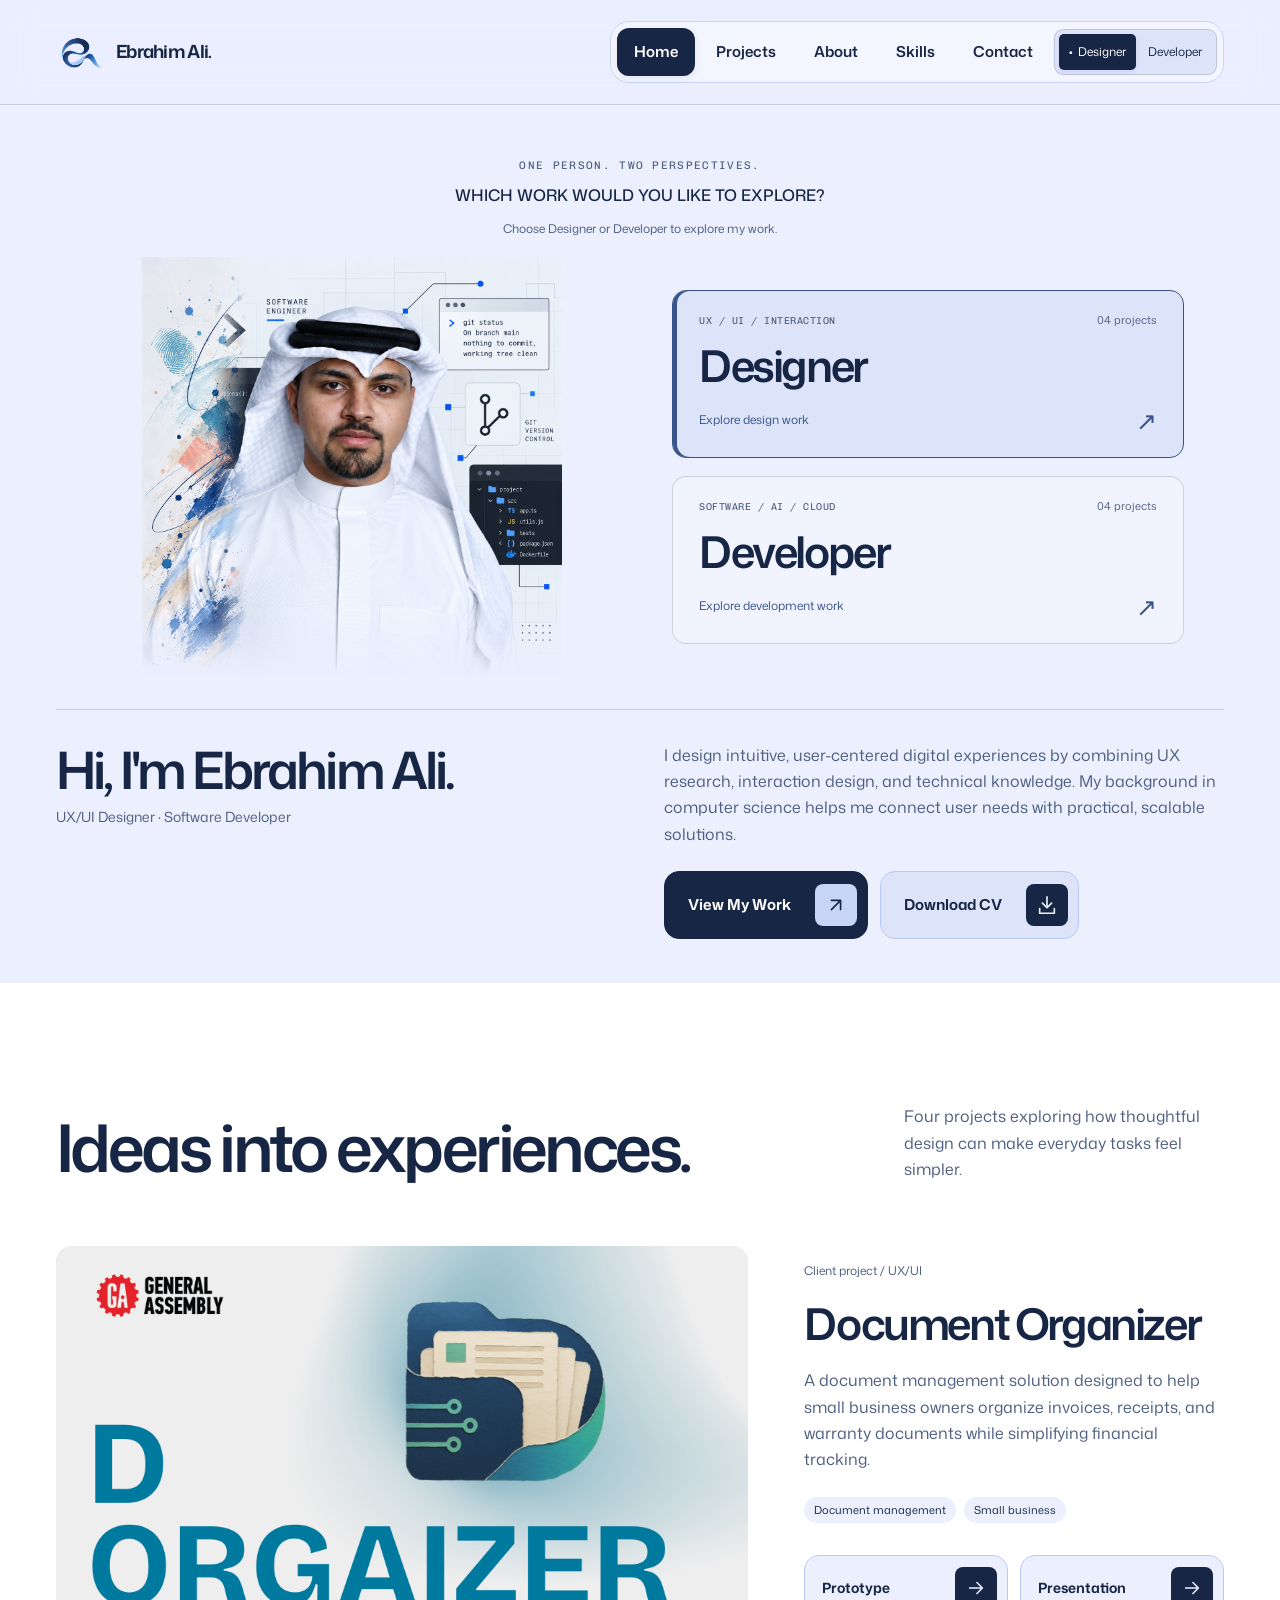
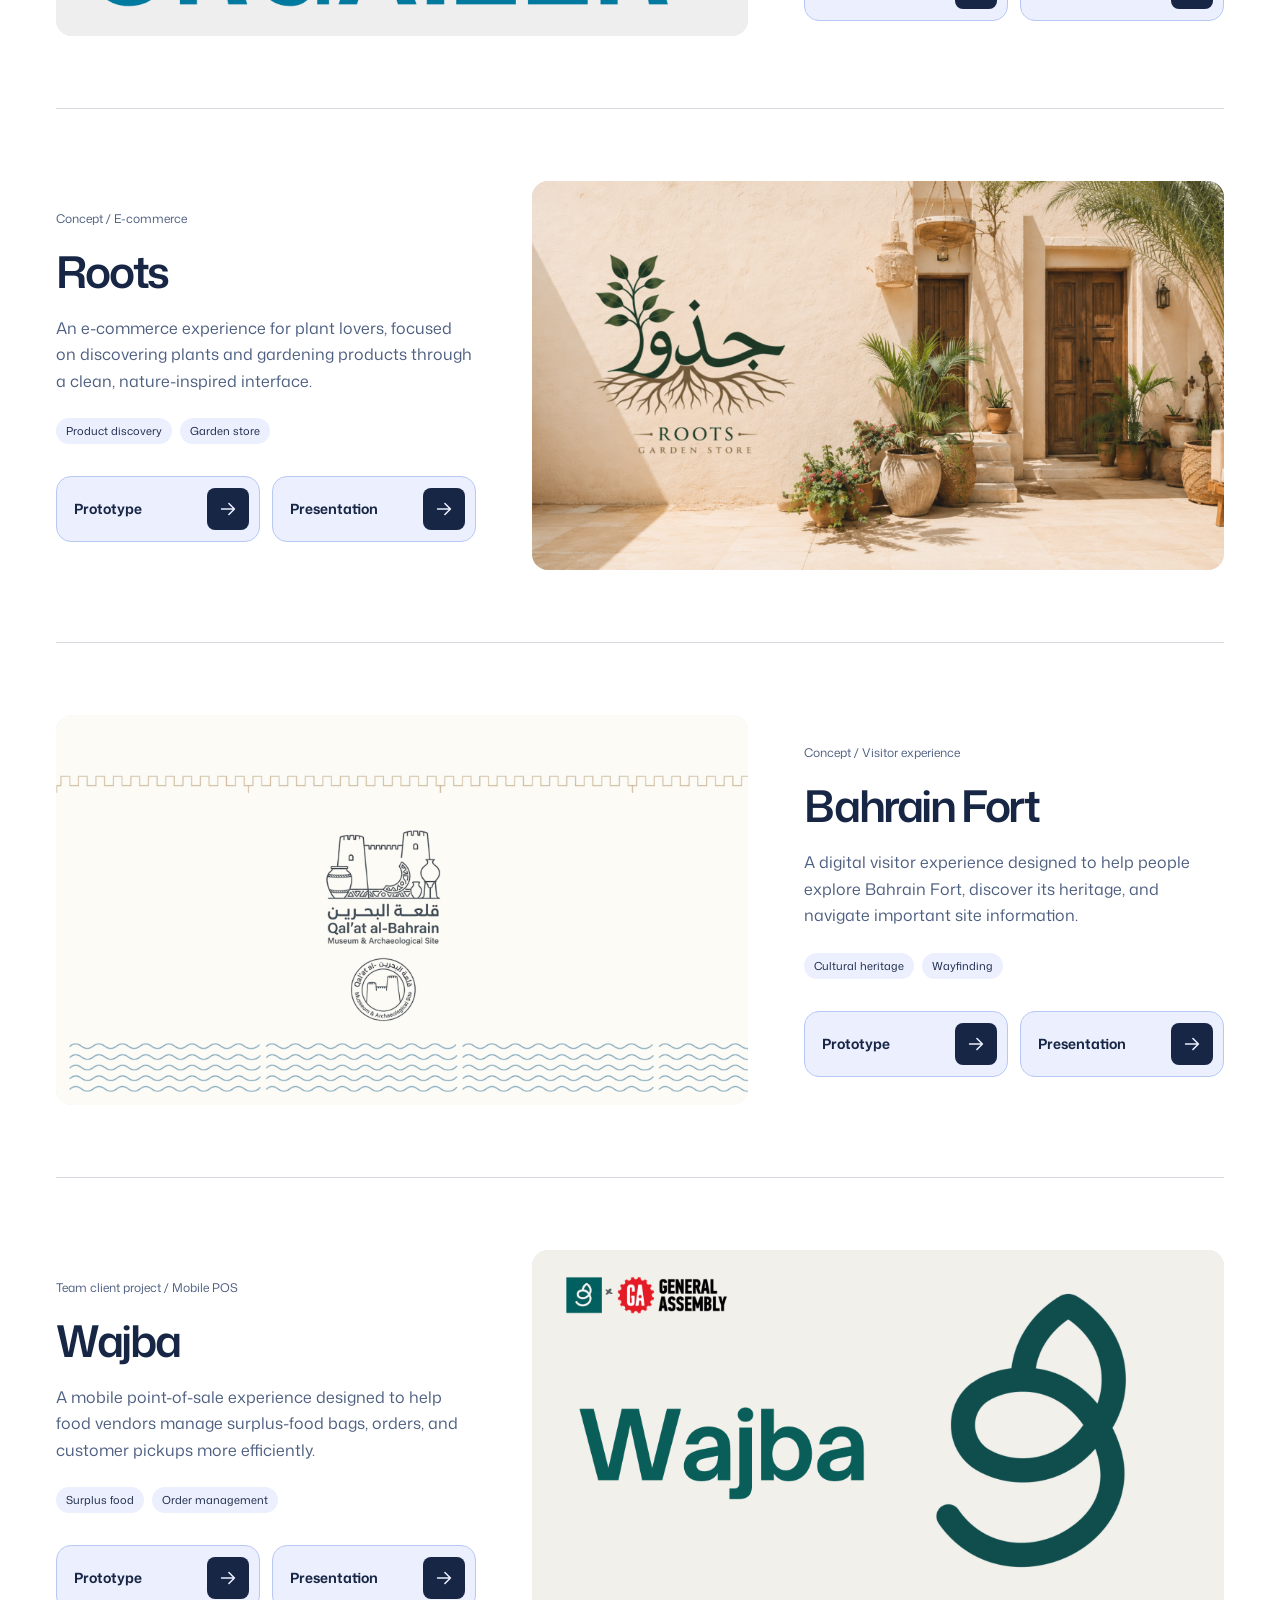
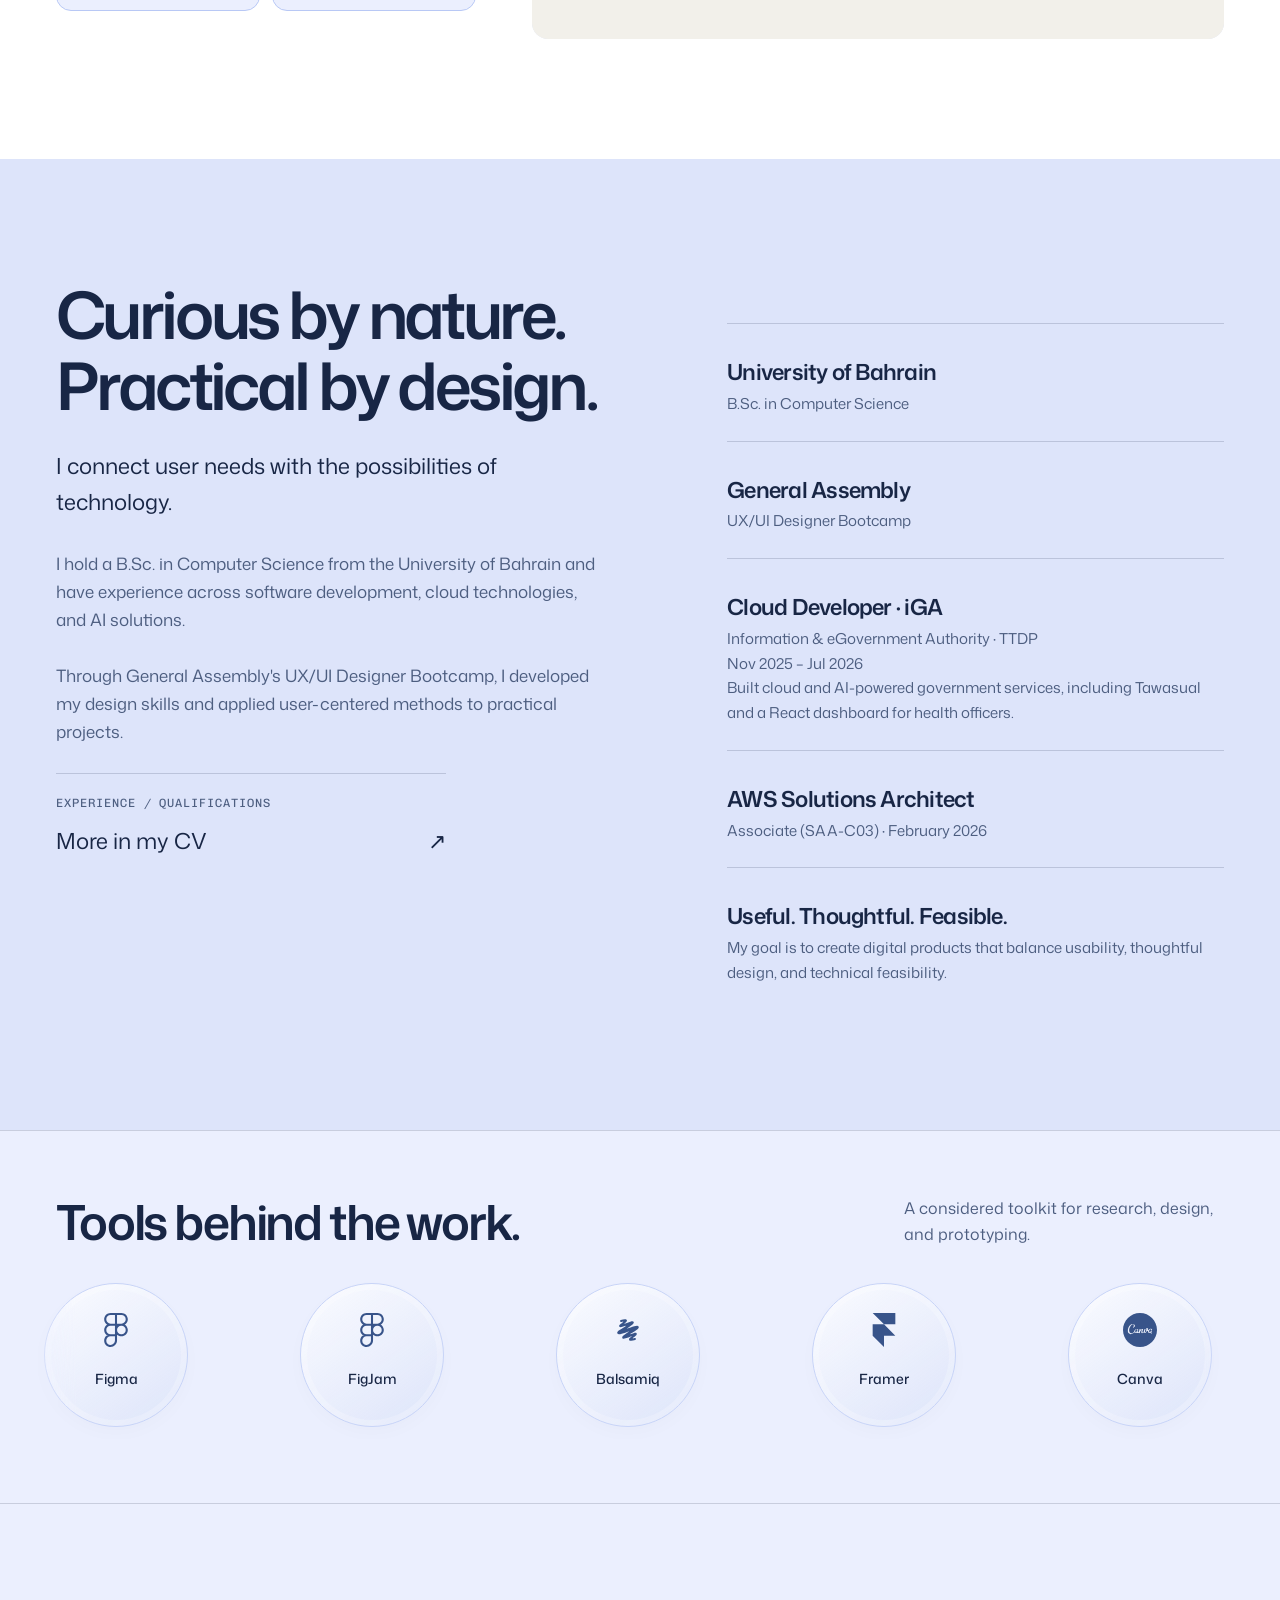
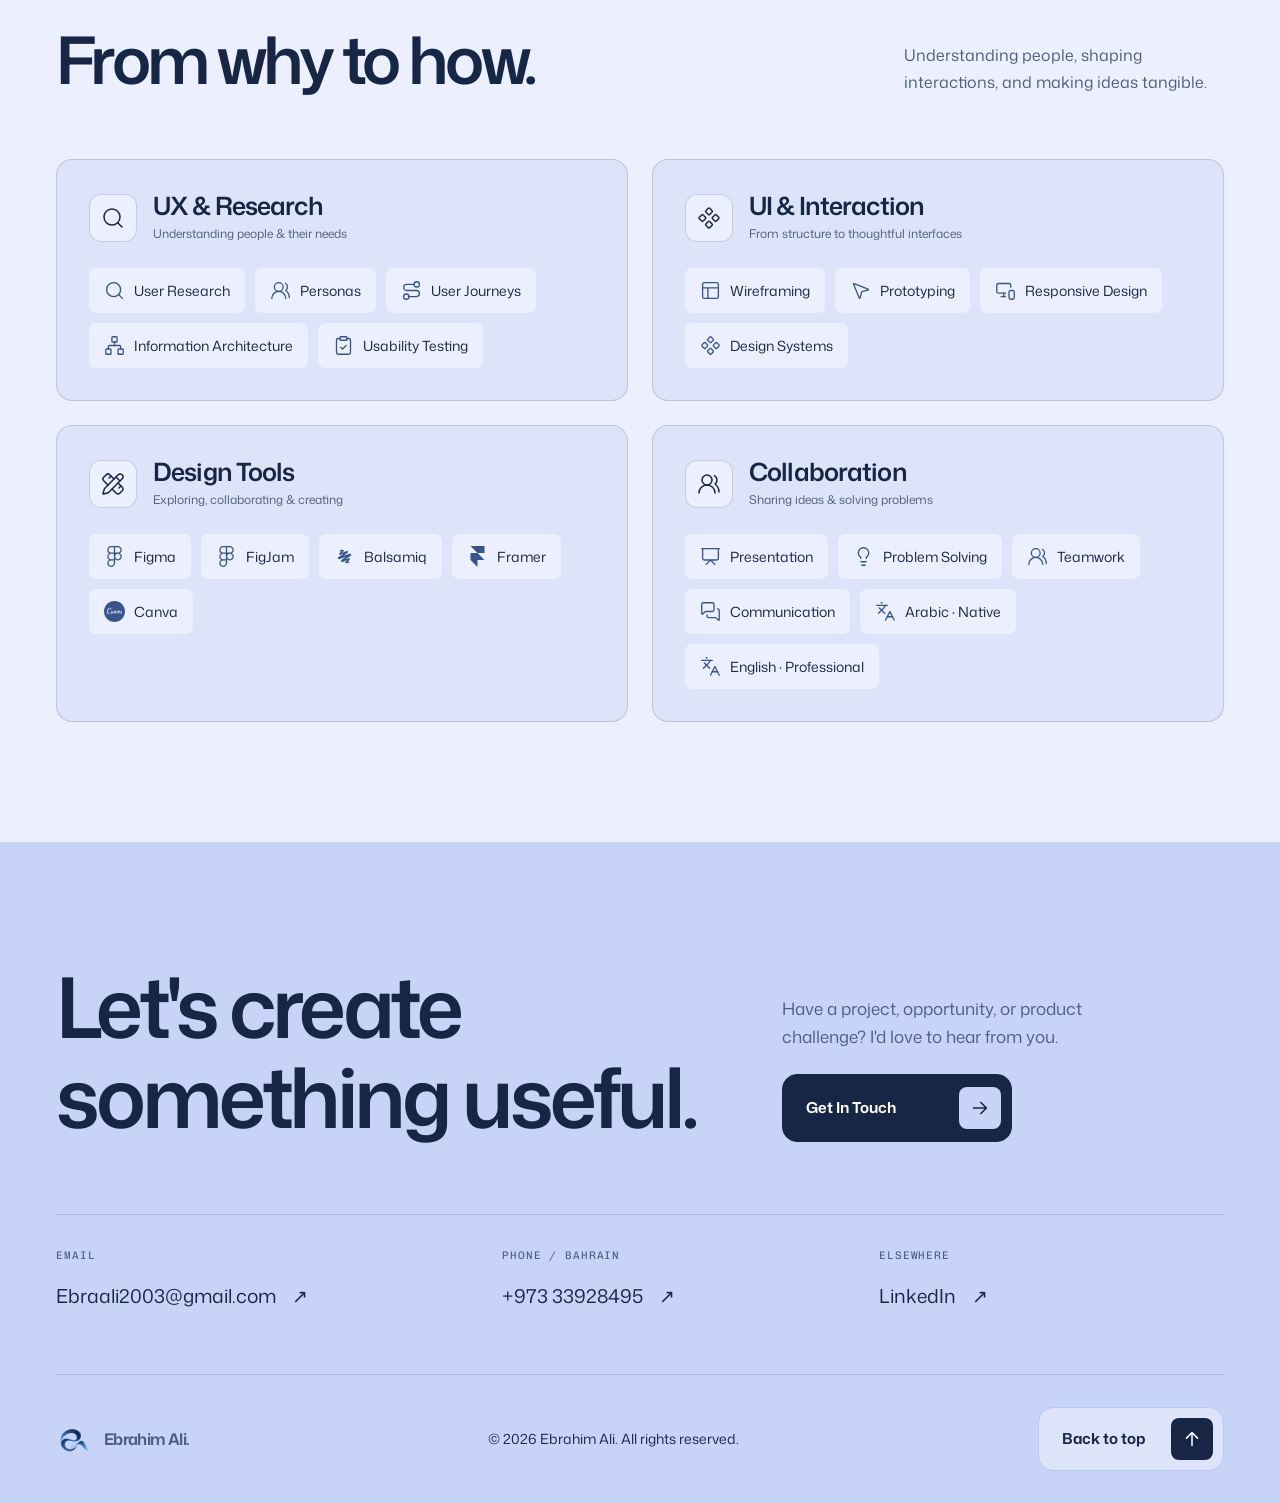
==== commit 918bba4d: "Clarify portfolio project paths and present tools as circular medallions" ====
--- a/index.html
+++ b/index.html
@@ -99,23 +99,17 @@
 <main id="main" tabindex="-1">
 <section class="hero" id="home" aria-label="Introduction" tabindex="-1">
 <div class="wrap">
-<p class="track-prompt mono">ONE PERSON. TWO PERSPECTIVES.<span>Choose your path.</span></p>
+<p class="track-prompt mono">ONE PERSON. TWO PERSPECTIVES.<span>Which work would you like to explore?</span></p>
 <p class="track-status" aria-live="polite" aria-atomic="true">Choose Designer or Developer to explore my work.</p>
 <div class="hero-stage" data-portrait="split">
-<div class="discipline">
-<h2><button class="role-switch" type="button" data-role="designer" aria-pressed="false" aria-controls="designer-projects developer-projects">Designer<span aria-hidden="true">.</span></button></h2>
-<p>UX/UI · Research · Interaction</p><span class="role-hint" aria-hidden="true">View design work ↗</span>
-</div>
+<div class="discipline"><h2><button class="role-switch" type="button" data-role="designer" aria-pressed="false" aria-controls="designer-projects developer-projects" aria-label="View Designer projects"><span class="path-card-top"><span class="mono">UX / UI / INTERACTION</span><span class="path-count">04 projects</span></span><span class="path-title">Designer</span><span class="path-card-bottom"><span>Explore design work</span><span aria-hidden="true">↗</span></span></button></h2></div>
 <div class="portrait" id="hero-portrait" role="img" aria-label="Ebrahim Ali — designer and developer">
 <div class="portrait-frame">
 <div class="portrait-layer portrait-layer-photo"><img class="portrait-photo" src="Modern Software Engineer Portrait.png" width="1024" height="1024" decoding="async" alt="" aria-hidden="true"></div>
 <div class="portrait-layer portrait-layer-art"><img class="portrait-art" src="Painterly Emirati Portrait with Abstract Strokes.png" width="1024" height="1024" fetchpriority="high" decoding="async" alt="" aria-hidden="true"></div>
 </div>
 </div>
-<div class="discipline right">
-<h2><button class="role-switch" type="button" data-role="developer" aria-pressed="false" aria-controls="designer-projects developer-projects">Developer<span aria-hidden="true">.</span></button></h2>
-<p>Software · AI · Cloud</p><span class="role-hint" aria-hidden="true">View development work ↗</span>
-</div>
+<div class="discipline right"><h2><button class="role-switch" type="button" data-role="developer" aria-pressed="false" aria-controls="designer-projects developer-projects" aria-label="View Developer projects"><span class="path-card-top"><span class="mono">SOFTWARE / AI / CLOUD</span><span class="path-count">04 projects</span></span><span class="path-title">Developer</span><span class="path-card-bottom"><span>Explore development work</span><span aria-hidden="true">↗</span></span></button></h2></div>
 </div>
 <div class="hero-bottom">
 <div>
@@ -265,7 +259,7 @@
 </div>
 </div>
 </section>
-<section class="tool-section" aria-labelledby="tools-title"><div class="wrap"><div class="section-head"><h2 id="tools-title">Tools behind the work.</h2><p data-tools-description>A considered toolkit for research, design, and prototyping.</p></div><button class="tools-pause" type="button" aria-pressed="false">Pause motion <span aria-hidden="true">Ⅱ</span></button></div><div class="tool-marquee" data-track-panel="designer"  tabindex="0" aria-label="designer tools; focus or hover to pause"><div class="tool-belt"><div class="tool-set"><span class="tool-chip"><svg xmlns="http://www.w3.org/2000/svg" viewBox="0 0 24 24" class="skill-item-icon icon-brand" aria-hidden="true" focusable="false" data-icon="simple-figma" fill="currentColor" stroke="none"><path d="M15.852 8.981h-4.588V0h4.588c2.476 0 4.49 2.014 4.49 4.49s-2.014 4.491-4.49 4.491zM12.735 7.51h3.117c1.665 0 3.019-1.355 3.019-3.019s-1.355-3.019-3.019-3.019h-3.117V7.51zm0 1.471H8.148c-2.476 0-4.49-2.014-4.49-4.49S5.672 0 8.148 0h4.588v8.981zm-4.587-7.51c-1.665 0-3.019 1.355-3.019 3.019s1.354 3.02 3.019 3.02h3.117V1.471H8.148zm4.587 15.019H8.148c-2.476 0-4.49-2.014-4.49-4.49s2.014-4.49 4.49-4.49h4.588v8.98zM8.148 8.981c-1.665 0-3.019 1.355-3.019 3.019s1.355 3.019 3.019 3.019h3.117V8.981H8.148zM8.172 24c-2.489 0-4.515-2.014-4.515-4.49s2.014-4.49 4.49-4.49h4.588v4.441c0 2.503-2.047 4.539-4.563 4.539zm-.024-7.51a3.023 3.023 0 0 0-3.019 3.019c0 1.665 1.365 3.019 3.044 3.019 1.705 0 3.093-1.376 3.093-3.068v-2.97H8.148zm7.704 0h-.098c-2.476 0-4.49-2.014-4.49-4.49s2.014-4.49 4.49-4.49h.098c2.476 0 4.49 2.014 4.49 4.49s-2.014 4.49-4.49 4.49zm-.097-7.509c-1.665 0-3.019 1.355-3.019 3.019s1.355 3.019 3.019 3.019h.098c1.665 0 3.019-1.355 3.019-3.019s-1.355-3.019-3.019-3.019h-.098z" /></svg><span>Figma</span></span><span class="tool-chip"><svg xmlns="http://www.w3.org/2000/svg" viewBox="0 0 24 24" class="skill-item-icon icon-brand" aria-hidden="true" focusable="false" data-icon="simple-figma" fill="currentColor" stroke="none"><path d="M15.852 8.981h-4.588V0h4.588c2.476 0 4.49 2.014 4.49 4.49s-2.014 4.491-4.49 4.491zM12.735 7.51h3.117c1.665 0 3.019-1.355 3.019-3.019s-1.355-3.019-3.019-3.019h-3.117V7.51zm0 1.471H8.148c-2.476 0-4.49-2.014-4.49-4.49S5.672 0 8.148 0h4.588v8.981zm-4.587-7.51c-1.665 0-3.019 1.355-3.019 3.019s1.354 3.02 3.019 3.02h3.117V1.471H8.148zm4.587 15.019H8.148c-2.476 0-4.49-2.014-4.49-4.49s2.014-4.49 4.49-4.49h4.588v8.98zM8.148 8.981c-1.665 0-3.019 1.355-3.019 3.019s1.355 3.019 3.019 3.019h3.117V8.981H8.148zM8.172 24c-2.489 0-4.515-2.014-4.515-4.49s2.014-4.49 4.49-4.49h4.588v4.441c0 2.503-2.047 4.539-4.563 4.539zm-.024-7.51a3.023 3.023 0 0 0-3.019 3.019c0 1.665 1.365 3.019 3.044 3.019 1.705 0 3.093-1.376 3.093-3.068v-2.97H8.148zm7.704 0h-.098c-2.476 0-4.49-2.014-4.49-4.49s2.014-4.49 4.49-4.49h.098c2.476 0 4.49 2.014 4.49 4.49s-2.014 4.49-4.49 4.49zm-.097-7.509c-1.665 0-3.019 1.355-3.019 3.019s1.355 3.019 3.019 3.019h.098c1.665 0 3.019-1.355 3.019-3.019s-1.355-3.019-3.019-3.019h-.098z" /></svg><span>FigJam</span></span><span class="tool-chip"><svg xmlns="http://www.w3.org/2000/svg" viewBox="0 0 319.8 297.8" class="skill-item-icon icon-brand" aria-hidden="true" focusable="false" data-icon="balsamiq-balsamiq_logomark_black" fill="currentColor" stroke="none"><path d="m182.6 184.7c15.9-10 42.8-26.7 56.6-36.6 15.9-11.3 27.3-20.7 20.2-33.1-6.1-10.5-19.1-8.3-41.3-1.3-20.4 6.5-47.4 16-64 22.1-2 .7-3.4-2-1.6-3.2 20-13.5 42.9-29.9 54.9-40.5 7.7-6.8 8.7-15.1 4.6-20.2-3.5-4.3-8.1-8.7-29.9-1.6-15.7 5.2-35.7 13.6-53.7 20.9-1.9.8-3.4-1.7-1.8-3 4.3-3.6 12.7-10.1 17.3-14.9 7.3-7.7 7.4-15.2 3.7-20.1-1.9-2.6-6.2-6.9-18.3-5.9-10 .8-21.6 2.9-37.2 7.2-11.4 3.2-9.8 20.9 6.4 18 4.1-.7 10-1.9 14.3-2.8 1.8-.4 3 2 1.5 3.1-10.8 8.6-23.6 18.9-29.5 24.2-7.7 6.8-10.8 14.1-5.7 20.9 5.3 6.9 15.7 4.8 28.2 1.2 7.7-2.2 19.7-6.3 28.3-9.2 2-.7 3.3 2.1 1.5 3.2-15.9 10-42.8 26.7-56.6 36.6-15.9 11.3-27.3 20.7-20.2 33.1 6.1 10.5 19.1 8.3 41.3 1.3 20.4-6.5 47.4-16 64-22.1 2-.7 3.4 2 1.6 3.2-20 13.5-42.9 29.9-54.9 40.5-7.7 6.8-8.7 15.1-4.6 20.2 3.5 4.3 8.1 8.7 29.9 1.6 15.7-5.2 35.7-13.6 53.7-20.9 1.9-.8 3.4 1.7 1.8 3-4.3 3.6-12.7 10.1-17.3 14.9-7.3 7.7-7.4 15.2-3.7 20.1 1.9 2.6 6.2 6.9 18.3 5.9 10-.8 21.6-2.9 37.2-7.2 11.4-3.2 9.8-20.9-6.4-18-4.1.7-10 1.9-14.3 2.8-1.8.4-3-2-1.5-3.1 10.8-8.5 23.5-18.8 29.4-24.1 7.7-6.8 10.8-14.1 5.7-20.9-5.3-6.9-15.7-4.8-28.2-1.2-7.7 2.2-19.7 6.3-28.3 9.2-1.8.6-3.2-2.2-1.4-3.3z" /></svg><span>Balsamiq</span></span><span class="tool-chip"><svg xmlns="http://www.w3.org/2000/svg" viewBox="0 0 24 24" class="skill-item-icon icon-brand" aria-hidden="true" focusable="false" data-icon="simple-framer" fill="currentColor" stroke="none"><path d="M4 0h16v8h-8zM4 8h8l8 8H4zM4 16h8v8z" /></svg><span>Framer</span></span><span class="tool-chip"><svg xmlns="http://www.w3.org/2000/svg" viewBox="0 0 24 24" class="skill-item-icon icon-brand" aria-hidden="true" focusable="false" data-icon="simple-canva" fill="currentColor" stroke="none"><path d="M12 0C5.373 0 0 5.373 0 12s5.373 12 12 12 12-5.373 12-12S18.627 0 12 0zM6.962 7.68c.754 0 1.337.549 1.405 1.2.069.583-.171 1.097-.822 1.406-.343.171-.48.172-.549.069-.034-.069 0-.137.069-.206.617-.514.617-.926.548-1.508-.034-.378-.308-.618-.583-.618-1.2 0-2.914 2.674-2.674 4.629.103.754.549 1.646 1.509 1.646.308 0 .65-.103.96-.24.5-.264.799-.47 1.097-.8-.073-.885.704-2.046 1.851-2.046.515 0 .926.205.96.583.068.514-.377.582-.514.582s-.378-.034-.378-.17c-.034-.138.309-.07.275-.378-.035-.206-.24-.274-.446-.274-.72 0-1.131.994-1.029 1.611.035.275.172.549.447.549.205 0 .514-.31.617-.755.068-.308.343-.514.583-.514.102 0 .17.034.205.171v.138c-.034.137-.137.548-.102.651 0 .069.034.171.17.171.092 0 .436-.18.777-.459.117-.59.253-1.298.253-1.357.034-.24.137-.48.617-.48.103 0 .171.034.205.171v.138l-.136.617c.445-.583 1.097-.994 1.508-.994.172 0 .309.102.309.274 0 .103 0 .274-.069.446-.137.377-.309.96-.412 1.474 0 .137.035.274.207.274.171 0 .685-.206 1.096-.754l.007-.004c-.002-.068-.007-.134-.007-.202 0-.411.035-.754.104-.994.068-.274.411-.514.617-.514.103 0 .205.069.205.171 0 .035 0 .103-.034.137-.137.446-.24.857-.24 1.269 0 .24.034.582.102.788 0 .034.035.069.07.069.068 0 .548-.445.89-1.028-.308-.206-.48-.549-.48-.96 0-.72.446-1.097.858-1.097.343 0 .617.24.617.72 0 .308-.103.65-.274.96h.102a.77.77 0 0 0 .584-.24.293.293 0 0 1 .134-.117c.335-.425.83-.74 1.41-.74.48 0 .924.205.959.582.068.515-.378.618-.515.618l-.002-.002c-.138 0-.377-.035-.377-.172 0-.137.309-.068.274-.376-.034-.206-.24-.275-.446-.275-.686 0-1.13.891-1.028 1.611.034.275.171.583.445.583.206 0 .515-.308.652-.754.068-.274.343-.514.583-.514.103 0 .17.034.205.171 0 .069 0 .206-.137.652-.17.308-.171.48-.137.617.034.274.171.48.309.583.034.034.068.102.068.102 0 .069-.034.138-.137.138-.034 0-.068 0-.103-.035-.514-.205-.72-.548-.789-.891-.205.24-.445.377-.72.377-.445 0-.89-.411-.96-.926a1.609 1.609 0 0 1 .075-.649c-.203.13-.422.203-.623.203h-.17c-.447.652-.927 1.098-1.27 1.303a.896.896 0 0 1-.377.104c-.068 0-.171-.035-.205-.104-.095-.152-.156-.392-.193-.667-.481.527-1.145.805-1.453.805-.343 0-.548-.206-.582-.55v-.376c.102-.754.377-1.2.377-1.337a.074.074 0 0 0-.069-.07c-.24 0-1.028.824-1.166 1.373l-.103.445c-.068.309-.377.515-.582.515-.103 0-.172-.035-.206-.172v-.137l.046-.233c-.435.31-.87.508-1.075.508-.308 0-.48-.172-.514-.412-.206.274-.445.412-.754.412-.352 0-.696-.24-.862-.593-.244.275-.523.553-.852.764-.48.309-1.028.549-1.68.549-.582 0-1.097-.309-1.371-.583-.412-.377-.651-.96-.686-1.509-.205-1.68.823-3.84 2.4-4.8.378-.205.755-.343 1.132-.343zm9.77 3.291c-.104 0-.172.172-.172.343 0 .274.137.583.309.755a1.74 1.74 0 0 0 .102-.583c0-.343-.137-.515-.24-.515z" /></svg><span>Canva</span></span></div><div class="tool-set" aria-hidden="true"><span class="tool-chip"><svg xmlns="http://www.w3.org/2000/svg" viewBox="0 0 24 24" class="skill-item-icon icon-brand" aria-hidden="true" focusable="false" data-icon="simple-figma" fill="currentColor" stroke="none"><path d="M15.852 8.981h-4.588V0h4.588c2.476 0 4.49 2.014 4.49 4.49s-2.014 4.491-4.49 4.491zM12.735 7.51h3.117c1.665 0 3.019-1.355 3.019-3.019s-1.355-3.019-3.019-3.019h-3.117V7.51zm0 1.471H8.148c-2.476 0-4.49-2.014-4.49-4.49S5.672 0 8.148 0h4.588v8.981zm-4.587-7.51c-1.665 0-3.019 1.355-3.019 3.019s1.354 3.02 3.019 3.02h3.117V1.471H8.148zm4.587 15.019H8.148c-2.476 0-4.49-2.014-4.49-4.49s2.014-4.49 4.49-4.49h4.588v8.98zM8.148 8.981c-1.665 0-3.019 1.355-3.019 3.019s1.355 3.019 3.019 3.019h3.117V8.981H8.148zM8.172 24c-2.489 0-4.515-2.014-4.515-4.49s2.014-4.49 4.49-4.49h4.588v4.441c0 2.503-2.047 4.539-4.563 4.539zm-.024-7.51a3.023 3.023 0 0 0-3.019 3.019c0 1.665 1.365 3.019 3.044 3.019 1.705 0 3.093-1.376 3.093-3.068v-2.97H8.148zm7.704 0h-.098c-2.476 0-4.49-2.014-4.49-4.49s2.014-4.49 4.49-4.49h.098c2.476 0 4.49 2.014 4.49 4.49s-2.014 4.49-4.49 4.49zm-.097-7.509c-1.665 0-3.019 1.355-3.019 3.019s1.355 3.019 3.019 3.019h.098c1.665 0 3.019-1.355 3.019-3.019s-1.355-3.019-3.019-3.019h-.098z" /></svg><span>Figma</span></span><span class="tool-chip"><svg xmlns="http://www.w3.org/2000/svg" viewBox="0 0 24 24" class="skill-item-icon icon-brand" aria-hidden="true" focusable="false" data-icon="simple-figma" fill="currentColor" stroke="none"><path d="M15.852 8.981h-4.588V0h4.588c2.476 0 4.49 2.014 4.49 4.49s-2.014 4.491-4.49 4.491zM12.735 7.51h3.117c1.665 0 3.019-1.355 3.019-3.019s-1.355-3.019-3.019-3.019h-3.117V7.51zm0 1.471H8.148c-2.476 0-4.49-2.014-4.49-4.49S5.672 0 8.148 0h4.588v8.981zm-4.587-7.51c-1.665 0-3.019 1.355-3.019 3.019s1.354 3.02 3.019 3.02h3.117V1.471H8.148zm4.587 15.019H8.148c-2.476 0-4.49-2.014-4.49-4.49s2.014-4.49 4.49-4.49h4.588v8.98zM8.148 8.981c-1.665 0-3.019 1.355-3.019 3.019s1.355 3.019 3.019 3.019h3.117V8.981H8.148zM8.172 24c-2.489 0-4.515-2.014-4.515-4.49s2.014-4.49 4.49-4.49h4.588v4.441c0 2.503-2.047 4.539-4.563 4.539zm-.024-7.51a3.023 3.023 0 0 0-3.019 3.019c0 1.665 1.365 3.019 3.044 3.019 1.705 0 3.093-1.376 3.093-3.068v-2.97H8.148zm7.704 0h-.098c-2.476 0-4.49-2.014-4.49-4.49s2.014-4.49 4.49-4.49h.098c2.476 0 4.49 2.014 4.49 4.49s-2.014 4.49-4.49 4.49zm-.097-7.509c-1.665 0-3.019 1.355-3.019 3.019s1.355 3.019 3.019 3.019h.098c1.665 0 3.019-1.355 3.019-3.019s-1.355-3.019-3.019-3.019h-.098z" /></svg><span>FigJam</span></span><span class="tool-chip"><svg xmlns="http://www.w3.org/2000/svg" viewBox="0 0 319.8 297.8" class="skill-item-icon icon-brand" aria-hidden="true" focusable="false" data-icon="balsamiq-balsamiq_logomark_black" fill="currentColor" stroke="none"><path d="m182.6 184.7c15.9-10 42.8-26.7 56.6-36.6 15.9-11.3 27.3-20.7 20.2-33.1-6.1-10.5-19.1-8.3-41.3-1.3-20.4 6.5-47.4 16-64 22.1-2 .7-3.4-2-1.6-3.2 20-13.5 42.9-29.9 54.9-40.5 7.7-6.8 8.7-15.1 4.6-20.2-3.5-4.3-8.1-8.7-29.9-1.6-15.7 5.2-35.7 13.6-53.7 20.9-1.9.8-3.4-1.7-1.8-3 4.3-3.6 12.7-10.1 17.3-14.9 7.3-7.7 7.4-15.2 3.7-20.1-1.9-2.6-6.2-6.9-18.3-5.9-10 .8-21.6 2.9-37.2 7.2-11.4 3.2-9.8 20.9 6.4 18 4.1-.7 10-1.9 14.3-2.8 1.8-.4 3 2 1.5 3.1-10.8 8.6-23.6 18.9-29.5 24.2-7.7 6.8-10.8 14.1-5.7 20.9 5.3 6.9 15.7 4.8 28.2 1.2 7.7-2.2 19.7-6.3 28.3-9.2 2-.7 3.3 2.1 1.5 3.2-15.9 10-42.8 26.7-56.6 36.6-15.9 11.3-27.3 20.7-20.2 33.1 6.1 10.5 19.1 8.3 41.3 1.3 20.4-6.5 47.4-16 64-22.1 2-.7 3.4 2 1.6 3.2-20 13.5-42.9 29.9-54.9 40.5-7.7 6.8-8.7 15.1-4.6 20.2 3.5 4.3 8.1 8.7 29.9 1.6 15.7-5.2 35.7-13.6 53.7-20.9 1.9-.8 3.4 1.7 1.8 3-4.3 3.6-12.7 10.1-17.3 14.9-7.3 7.7-7.4 15.2-3.7 20.1 1.9 2.6 6.2 6.9 18.3 5.9 10-.8 21.6-2.9 37.2-7.2 11.4-3.2 9.8-20.9-6.4-18-4.1.7-10 1.9-14.3 2.8-1.8.4-3-2-1.5-3.1 10.8-8.5 23.5-18.8 29.4-24.1 7.7-6.8 10.8-14.1 5.7-20.9-5.3-6.9-15.7-4.8-28.2-1.2-7.7 2.2-19.7 6.3-28.3 9.2-1.8.6-3.2-2.2-1.4-3.3z" /></svg><span>Balsamiq</span></span><span class="tool-chip"><svg xmlns="http://www.w3.org/2000/svg" viewBox="0 0 24 24" class="skill-item-icon icon-brand" aria-hidden="true" focusable="false" data-icon="simple-framer" fill="currentColor" stroke="none"><path d="M4 0h16v8h-8zM4 8h8l8 8H4zM4 16h8v8z" /></svg><span>Framer</span></span><span class="tool-chip"><svg xmlns="http://www.w3.org/2000/svg" viewBox="0 0 24 24" class="skill-item-icon icon-brand" aria-hidden="true" focusable="false" data-icon="simple-canva" fill="currentColor" stroke="none"><path d="M12 0C5.373 0 0 5.373 0 12s5.373 12 12 12 12-5.373 12-12S18.627 0 12 0zM6.962 7.68c.754 0 1.337.549 1.405 1.2.069.583-.171 1.097-.822 1.406-.343.171-.48.172-.549.069-.034-.069 0-.137.069-.206.617-.514.617-.926.548-1.508-.034-.378-.308-.618-.583-.618-1.2 0-2.914 2.674-2.674 4.629.103.754.549 1.646 1.509 1.646.308 0 .65-.103.96-.24.5-.264.799-.47 1.097-.8-.073-.885.704-2.046 1.851-2.046.515 0 .926.205.96.583.068.514-.377.582-.514.582s-.378-.034-.378-.17c-.034-.138.309-.07.275-.378-.035-.206-.24-.274-.446-.274-.72 0-1.131.994-1.029 1.611.035.275.172.549.447.549.205 0 .514-.31.617-.755.068-.308.343-.514.583-.514.102 0 .17.034.205.171v.138c-.034.137-.137.548-.102.651 0 .069.034.171.17.171.092 0 .436-.18.777-.459.117-.59.253-1.298.253-1.357.034-.24.137-.48.617-.48.103 0 .171.034.205.171v.138l-.136.617c.445-.583 1.097-.994 1.508-.994.172 0 .309.102.309.274 0 .103 0 .274-.069.446-.137.377-.309.96-.412 1.474 0 .137.035.274.207.274.171 0 .685-.206 1.096-.754l.007-.004c-.002-.068-.007-.134-.007-.202 0-.411.035-.754.104-.994.068-.274.411-.514.617-.514.103 0 .205.069.205.171 0 .035 0 .103-.034.137-.137.446-.24.857-.24 1.269 0 .24.034.582.102.788 0 .034.035.069.07.069.068 0 .548-.445.89-1.028-.308-.206-.48-.549-.48-.96 0-.72.446-1.097.858-1.097.343 0 .617.24.617.72 0 .308-.103.65-.274.96h.102a.77.77 0 0 0 .584-.24.293.293 0 0 1 .134-.117c.335-.425.83-.74 1.41-.74.48 0 .924.205.959.582.068.515-.378.618-.515.618l-.002-.002c-.138 0-.377-.035-.377-.172 0-.137.309-.068.274-.376-.034-.206-.24-.275-.446-.275-.686 0-1.13.891-1.028 1.611.034.275.171.583.445.583.206 0 .515-.308.652-.754.068-.274.343-.514.583-.514.103 0 .17.034.205.171 0 .069 0 .206-.137.652-.17.308-.171.48-.137.617.034.274.171.48.309.583.034.034.068.102.068.102 0 .069-.034.138-.137.138-.034 0-.068 0-.103-.035-.514-.205-.72-.548-.789-.891-.205.24-.445.377-.72.377-.445 0-.89-.411-.96-.926a1.609 1.609 0 0 1 .075-.649c-.203.13-.422.203-.623.203h-.17c-.447.652-.927 1.098-1.27 1.303a.896.896 0 0 1-.377.104c-.068 0-.171-.035-.205-.104-.095-.152-.156-.392-.193-.667-.481.527-1.145.805-1.453.805-.343 0-.548-.206-.582-.55v-.376c.102-.754.377-1.2.377-1.337a.074.074 0 0 0-.069-.07c-.24 0-1.028.824-1.166 1.373l-.103.445c-.068.309-.377.515-.582.515-.103 0-.172-.035-.206-.172v-.137l.046-.233c-.435.31-.87.508-1.075.508-.308 0-.48-.172-.514-.412-.206.274-.445.412-.754.412-.352 0-.696-.24-.862-.593-.244.275-.523.553-.852.764-.48.309-1.028.549-1.68.549-.582 0-1.097-.309-1.371-.583-.412-.377-.651-.96-.686-1.509-.205-1.68.823-3.84 2.4-4.8.378-.205.755-.343 1.132-.343zm9.77 3.291c-.104 0-.172.172-.172.343 0 .274.137.583.309.755a1.74 1.74 0 0 0 .102-.583c0-.343-.137-.515-.24-.515z" /></svg><span>Canva</span></span></div></div></div><div class="tool-marquee" data-track-panel="developer" hidden tabindex="0" aria-label="developer tools; focus or hover to pause"><div class="tool-belt"><div class="tool-set"><span class="tool-chip"><svg xmlns="http://www.w3.org/2000/svg" viewBox="0 0 24 24" class="skill-item-icon icon-brand" aria-hidden="true" focusable="false" data-icon="simple-react" fill="currentColor" stroke="none"><path d="M14.23 12.004a2.236 2.236 0 0 1-2.235 2.236 2.236 2.236 0 0 1-2.236-2.236 2.236 2.236 0 0 1 2.235-2.236 2.236 2.236 0 0 1 2.236 2.236zm2.648-10.69c-1.346 0-3.107.96-4.888 2.622-1.78-1.653-3.542-2.602-4.887-2.602-.41 0-.783.093-1.106.278-1.375.793-1.683 3.264-.973 6.365C1.98 8.917 0 10.42 0 12.004c0 1.59 1.99 3.097 5.043 4.03-.704 3.113-.39 5.588.988 6.38.32.187.69.275 1.102.275 1.345 0 3.107-.96 4.888-2.624 1.78 1.654 3.542 2.603 4.887 2.603.41 0 .783-.09 1.106-.275 1.374-.792 1.683-3.263.973-6.365C22.02 15.096 24 13.59 24 12.004c0-1.59-1.99-3.097-5.043-4.032.704-3.11.39-5.587-.988-6.38-.318-.184-.688-.277-1.092-.278zm-.005 1.09v.006c.225 0 .406.044.558.127.666.382.955 1.835.73 3.704-.054.46-.142.945-.25 1.44-.96-.236-2.006-.417-3.107-.534-.66-.905-1.345-1.727-2.035-2.447 1.592-1.48 3.087-2.292 4.105-2.295zm-9.77.02c1.012 0 2.514.808 4.11 2.28-.686.72-1.37 1.537-2.02 2.442-1.107.117-2.154.298-3.113.538-.112-.49-.195-.964-.254-1.42-.23-1.868.054-3.32.714-3.707.19-.09.4-.127.563-.132zm4.882 3.05c.455.468.91.992 1.36 1.564-.44-.02-.89-.034-1.345-.034-.46 0-.915.01-1.36.034.44-.572.895-1.096 1.345-1.565zM12 8.1c.74 0 1.477.034 2.202.093.406.582.802 1.203 1.183 1.86.372.64.71 1.29 1.018 1.946-.308.655-.646 1.31-1.013 1.95-.38.66-.773 1.288-1.18 1.87-.728.063-1.466.098-2.21.098-.74 0-1.477-.035-2.202-.093-.406-.582-.802-1.204-1.183-1.86-.372-.64-.71-1.29-1.018-1.946.303-.657.646-1.313 1.013-1.954.38-.66.773-1.286 1.18-1.868.728-.064 1.466-.098 2.21-.098zm-3.635.254c-.24.377-.48.763-.704 1.16-.225.39-.435.782-.635 1.174-.265-.656-.49-1.31-.676-1.947.64-.15 1.315-.283 2.015-.386zm7.26 0c.695.103 1.365.23 2.006.387-.18.632-.405 1.282-.66 1.933-.2-.39-.41-.783-.64-1.174-.225-.392-.465-.774-.705-1.146zm3.063.675c.484.15.944.317 1.375.498 1.732.74 2.852 1.708 2.852 2.476-.005.768-1.125 1.74-2.857 2.475-.42.18-.88.342-1.355.493-.28-.958-.646-1.956-1.1-2.98.45-1.017.81-2.01 1.085-2.964zm-13.395.004c.278.96.645 1.957 1.1 2.98-.45 1.017-.812 2.01-1.086 2.964-.484-.15-.944-.318-1.37-.5-1.732-.737-2.852-1.706-2.852-2.474 0-.768 1.12-1.742 2.852-2.476.42-.18.88-.342 1.356-.494zm11.678 4.28c.265.657.49 1.312.676 1.948-.64.157-1.316.29-2.016.39.24-.375.48-.762.705-1.158.225-.39.435-.788.636-1.18zm-9.945.02c.2.392.41.783.64 1.175.23.39.465.772.705 1.143-.695-.102-1.365-.23-2.006-.386.18-.63.406-1.282.66-1.933zM17.92 16.32c.112.493.2.968.254 1.423.23 1.868-.054 3.32-.714 3.708-.147.09-.338.128-.563.128-1.012 0-2.514-.807-4.11-2.28.686-.72 1.37-1.536 2.02-2.44 1.107-.118 2.154-.3 3.113-.54zm-11.83.01c.96.234 2.006.415 3.107.532.66.905 1.345 1.727 2.035 2.446-1.595 1.483-3.092 2.295-4.11 2.295-.22-.005-.406-.05-.553-.132-.666-.38-.955-1.834-.73-3.703.054-.46.142-.944.25-1.438zm4.56.64c.44.02.89.034 1.345.034.46 0 .915-.01 1.36-.034-.44.572-.895 1.095-1.345 1.565-.455-.47-.91-.993-1.36-1.565z" /></svg><span>React</span></span><span class="tool-chip"><svg xmlns="http://www.w3.org/2000/svg" viewBox="0 0 24 24" class="skill-item-icon icon-brand" aria-hidden="true" focusable="false" data-icon="simple-javascript" fill="currentColor" stroke="none"><path d="M0 0h24v24H0V0zm22.034 18.276c-.175-1.095-.888-2.015-3.003-2.873-.736-.345-1.554-.585-1.797-1.14-.091-.33-.105-.51-.046-.705.15-.646.915-.84 1.515-.66.39.12.75.42.976.9 1.034-.676 1.034-.676 1.755-1.125-.27-.42-.404-.601-.586-.78-.63-.705-1.469-1.065-2.834-1.034l-.705.089c-.676.165-1.32.525-1.71 1.005-1.14 1.291-.811 3.541.569 4.471 1.365 1.02 3.361 1.244 3.616 2.205.24 1.17-.87 1.545-1.966 1.41-.811-.18-1.26-.586-1.755-1.336l-1.83 1.051c.21.48.45.689.81 1.109 1.74 1.756 6.09 1.666 6.871-1.004.029-.09.24-.705.074-1.65l.046.067zm-8.983-7.245h-2.248c0 1.938-.009 3.864-.009 5.805 0 1.232.063 2.363-.138 2.711-.33.689-1.18.601-1.566.48-.396-.196-.597-.466-.83-.855-.063-.105-.11-.196-.127-.196l-1.825 1.125c.305.63.75 1.172 1.324 1.517.855.51 2.004.675 3.207.405.783-.226 1.458-.691 1.811-1.411.51-.93.402-2.07.397-3.346.012-2.054 0-4.109 0-6.179l.004-.056z" /></svg><span>JavaScript</span></span><span class="tool-chip"><svg xmlns="http://www.w3.org/2000/svg" viewBox="0 0 24 24" class="skill-item-icon icon-brand" aria-hidden="true" focusable="false" data-icon="simple-html5" fill="currentColor" stroke="none"><path d="M1.5 0h21l-1.91 21.563L11.977 24l-8.564-2.438L1.5 0zm7.031 9.75l-.232-2.718 10.059.003.23-2.622L5.412 4.41l.698 8.01h9.126l-.326 3.426-2.91.804-2.955-.81-.188-2.11H6.248l.33 4.171L12 19.351l5.379-1.443.744-8.157H8.531z" /></svg><span>HTML</span></span><span class="tool-chip"><svg xmlns="http://www.w3.org/2000/svg" viewBox="0 0 24 24" class="skill-item-icon icon-brand" aria-hidden="true" focusable="false" data-icon="simple-css" fill="currentColor" stroke="none"><path d="M0 0v20.16A3.84 3.84 0 0 0 3.84 24h16.32A3.84 3.84 0 0 0 24 20.16V3.84A3.84 3.84 0 0 0 20.16 0Zm14.256 13.08c1.56 0 2.28 1.08 2.304 2.64h-1.608c.024-.288-.048-.6-.144-.84-.096-.192-.288-.264-.552-.264-.456 0-.696.264-.696.84-.024.576.288.888.768 1.08.72.288 1.608.744 1.92 1.296q.432.648.432 1.656c0 1.608-.912 2.592-2.496 2.592-1.656 0-2.4-1.032-2.424-2.688h1.68c0 .792.264 1.176.792 1.176.264 0 .456-.072.552-.24.192-.312.24-1.176-.048-1.512-.312-.408-.912-.6-1.32-.816q-.828-.396-1.224-.936c-.24-.36-.36-.888-.36-1.536 0-1.44.936-2.472 2.424-2.448m5.4 0c1.584 0 2.304 1.08 2.328 2.64h-1.608c0-.288-.048-.6-.168-.84-.096-.192-.264-.264-.528-.264-.48 0-.72.264-.72.84s.288.888.792 1.08c.696.288 1.608.744 1.92 1.296.264.432.408.984.408 1.656.024 1.608-.888 2.592-2.472 2.592-1.68 0-2.424-1.056-2.448-2.688h1.68c0 .744.264 1.176.792 1.176.264 0 .456-.072.552-.24.216-.312.264-1.176-.048-1.512-.288-.408-.888-.6-1.32-.816-.552-.264-.96-.576-1.2-.936s-.36-.888-.36-1.536c-.024-1.44.912-2.472 2.4-2.448m-11.031.018c.711-.006 1.419.198 1.839.63.432.432.672 1.128.648 1.992H9.336c.024-.456-.096-.792-.432-.96-.312-.144-.768-.048-.888.24-.12.264-.192.576-.168.864v3.504c0 .744.264 1.128.768 1.128a.65.65 0 0 0 .552-.264c.168-.24.192-.552.168-.84h1.776c.096 1.632-.984 2.712-2.568 2.688-1.536 0-2.496-.864-2.472-2.472v-4.032c0-.816.24-1.44.696-1.848.432-.408 1.146-.624 1.857-.63" /></svg><span>CSS</span></span><span class="tool-chip"><svg xmlns="http://www.w3.org/2000/svg" viewBox="0 0 24 24" class="skill-item-icon icon-brand" aria-hidden="true" focusable="false" data-icon="simple-flutter" fill="currentColor" stroke="none"><path d="M14.314 0L2.3 12 6 15.7 21.684.013h-7.357zm.014 11.072L7.857 17.53l6.47 6.47H21.7l-6.46-6.468 6.46-6.46h-7.37z" /></svg><span>Flutter</span></span><span class="tool-chip"><svg xmlns="http://www.w3.org/2000/svg" viewBox="0 0 24 24" class="skill-item-icon icon-brand" aria-hidden="true" focusable="false" data-icon="simple-flutter" fill="currentColor" stroke="none"><path d="M14.314 0L2.3 12 6 15.7 21.684.013h-7.357zm.014 11.072L7.857 17.53l6.47 6.47H21.7l-6.46-6.468 6.46-6.46h-7.37z" /></svg><span>Dart</span></span><span class="tool-chip"><svg xmlns="http://www.w3.org/2000/svg" viewBox="0 0 128 128" class="skill-item-icon icon-brand" aria-hidden="true" focusable="false" data-icon="devicon-amazonwebservices-plain-wordmark" fill="currentColor" stroke="none">
+<section class="tool-section" aria-labelledby="tools-title"><div class="wrap"><div class="section-head"><h2 id="tools-title">Tools behind the work.</h2><p data-tools-description>A considered toolkit for research, design, and prototyping.</p></div></div><div class="tool-marquee" data-track-panel="designer"  tabindex="0" aria-label="designer tools; focus or hover to pause"><div class="tool-belt"><div class="tool-set"><span class="tool-chip"><svg xmlns="http://www.w3.org/2000/svg" viewBox="0 0 24 24" class="skill-item-icon icon-brand" aria-hidden="true" focusable="false" data-icon="simple-figma" fill="currentColor" stroke="none"><path d="M15.852 8.981h-4.588V0h4.588c2.476 0 4.49 2.014 4.49 4.49s-2.014 4.491-4.49 4.491zM12.735 7.51h3.117c1.665 0 3.019-1.355 3.019-3.019s-1.355-3.019-3.019-3.019h-3.117V7.51zm0 1.471H8.148c-2.476 0-4.49-2.014-4.49-4.49S5.672 0 8.148 0h4.588v8.981zm-4.587-7.51c-1.665 0-3.019 1.355-3.019 3.019s1.354 3.02 3.019 3.02h3.117V1.471H8.148zm4.587 15.019H8.148c-2.476 0-4.49-2.014-4.49-4.49s2.014-4.49 4.49-4.49h4.588v8.98zM8.148 8.981c-1.665 0-3.019 1.355-3.019 3.019s1.355 3.019 3.019 3.019h3.117V8.981H8.148zM8.172 24c-2.489 0-4.515-2.014-4.515-4.49s2.014-4.49 4.49-4.49h4.588v4.441c0 2.503-2.047 4.539-4.563 4.539zm-.024-7.51a3.023 3.023 0 0 0-3.019 3.019c0 1.665 1.365 3.019 3.044 3.019 1.705 0 3.093-1.376 3.093-3.068v-2.97H8.148zm7.704 0h-.098c-2.476 0-4.49-2.014-4.49-4.49s2.014-4.49 4.49-4.49h.098c2.476 0 4.49 2.014 4.49 4.49s-2.014 4.49-4.49 4.49zm-.097-7.509c-1.665 0-3.019 1.355-3.019 3.019s1.355 3.019 3.019 3.019h.098c1.665 0 3.019-1.355 3.019-3.019s-1.355-3.019-3.019-3.019h-.098z" /></svg><span>Figma</span></span><span class="tool-chip"><svg xmlns="http://www.w3.org/2000/svg" viewBox="0 0 24 24" class="skill-item-icon icon-brand" aria-hidden="true" focusable="false" data-icon="simple-figma" fill="currentColor" stroke="none"><path d="M15.852 8.981h-4.588V0h4.588c2.476 0 4.49 2.014 4.49 4.49s-2.014 4.491-4.49 4.491zM12.735 7.51h3.117c1.665 0 3.019-1.355 3.019-3.019s-1.355-3.019-3.019-3.019h-3.117V7.51zm0 1.471H8.148c-2.476 0-4.49-2.014-4.49-4.49S5.672 0 8.148 0h4.588v8.981zm-4.587-7.51c-1.665 0-3.019 1.355-3.019 3.019s1.354 3.02 3.019 3.02h3.117V1.471H8.148zm4.587 15.019H8.148c-2.476 0-4.49-2.014-4.49-4.49s2.014-4.49 4.49-4.49h4.588v8.98zM8.148 8.981c-1.665 0-3.019 1.355-3.019 3.019s1.355 3.019 3.019 3.019h3.117V8.981H8.148zM8.172 24c-2.489 0-4.515-2.014-4.515-4.49s2.014-4.49 4.49-4.49h4.588v4.441c0 2.503-2.047 4.539-4.563 4.539zm-.024-7.51a3.023 3.023 0 0 0-3.019 3.019c0 1.665 1.365 3.019 3.044 3.019 1.705 0 3.093-1.376 3.093-3.068v-2.97H8.148zm7.704 0h-.098c-2.476 0-4.49-2.014-4.49-4.49s2.014-4.49 4.49-4.49h.098c2.476 0 4.49 2.014 4.49 4.49s-2.014 4.49-4.49 4.49zm-.097-7.509c-1.665 0-3.019 1.355-3.019 3.019s1.355 3.019 3.019 3.019h.098c1.665 0 3.019-1.355 3.019-3.019s-1.355-3.019-3.019-3.019h-.098z" /></svg><span>FigJam</span></span><span class="tool-chip"><svg xmlns="http://www.w3.org/2000/svg" viewBox="0 0 319.8 297.8" class="skill-item-icon icon-brand" aria-hidden="true" focusable="false" data-icon="balsamiq-balsamiq_logomark_black" fill="currentColor" stroke="none"><path d="m182.6 184.7c15.9-10 42.8-26.7 56.6-36.6 15.9-11.3 27.3-20.7 20.2-33.1-6.1-10.5-19.1-8.3-41.3-1.3-20.4 6.5-47.4 16-64 22.1-2 .7-3.4-2-1.6-3.2 20-13.5 42.9-29.9 54.9-40.5 7.7-6.8 8.7-15.1 4.6-20.2-3.5-4.3-8.1-8.7-29.9-1.6-15.7 5.2-35.7 13.6-53.7 20.9-1.9.8-3.4-1.7-1.8-3 4.3-3.6 12.7-10.1 17.3-14.9 7.3-7.7 7.4-15.2 3.7-20.1-1.9-2.6-6.2-6.9-18.3-5.9-10 .8-21.6 2.9-37.2 7.2-11.4 3.2-9.8 20.9 6.4 18 4.1-.7 10-1.9 14.3-2.8 1.8-.4 3 2 1.5 3.1-10.8 8.6-23.6 18.9-29.5 24.2-7.7 6.8-10.8 14.1-5.7 20.9 5.3 6.9 15.7 4.8 28.2 1.2 7.7-2.2 19.7-6.3 28.3-9.2 2-.7 3.3 2.1 1.5 3.2-15.9 10-42.8 26.7-56.6 36.6-15.9 11.3-27.3 20.7-20.2 33.1 6.1 10.5 19.1 8.3 41.3 1.3 20.4-6.5 47.4-16 64-22.1 2-.7 3.4 2 1.6 3.2-20 13.5-42.9 29.9-54.9 40.5-7.7 6.8-8.7 15.1-4.6 20.2 3.5 4.3 8.1 8.7 29.9 1.6 15.7-5.2 35.7-13.6 53.7-20.9 1.9-.8 3.4 1.7 1.8 3-4.3 3.6-12.7 10.1-17.3 14.9-7.3 7.7-7.4 15.2-3.7 20.1 1.9 2.6 6.2 6.9 18.3 5.9 10-.8 21.6-2.9 37.2-7.2 11.4-3.2 9.8-20.9-6.4-18-4.1.7-10 1.9-14.3 2.8-1.8.4-3-2-1.5-3.1 10.8-8.5 23.5-18.8 29.4-24.1 7.7-6.8 10.8-14.1 5.7-20.9-5.3-6.9-15.7-4.8-28.2-1.2-7.7 2.2-19.7 6.3-28.3 9.2-1.8.6-3.2-2.2-1.4-3.3z" /></svg><span>Balsamiq</span></span><span class="tool-chip"><svg xmlns="http://www.w3.org/2000/svg" viewBox="0 0 24 24" class="skill-item-icon icon-brand" aria-hidden="true" focusable="false" data-icon="simple-framer" fill="currentColor" stroke="none"><path d="M4 0h16v8h-8zM4 8h8l8 8H4zM4 16h8v8z" /></svg><span>Framer</span></span><span class="tool-chip"><svg xmlns="http://www.w3.org/2000/svg" viewBox="0 0 24 24" class="skill-item-icon icon-brand" aria-hidden="true" focusable="false" data-icon="simple-canva" fill="currentColor" stroke="none"><path d="M12 0C5.373 0 0 5.373 0 12s5.373 12 12 12 12-5.373 12-12S18.627 0 12 0zM6.962 7.68c.754 0 1.337.549 1.405 1.2.069.583-.171 1.097-.822 1.406-.343.171-.48.172-.549.069-.034-.069 0-.137.069-.206.617-.514.617-.926.548-1.508-.034-.378-.308-.618-.583-.618-1.2 0-2.914 2.674-2.674 4.629.103.754.549 1.646 1.509 1.646.308 0 .65-.103.96-.24.5-.264.799-.47 1.097-.8-.073-.885.704-2.046 1.851-2.046.515 0 .926.205.96.583.068.514-.377.582-.514.582s-.378-.034-.378-.17c-.034-.138.309-.07.275-.378-.035-.206-.24-.274-.446-.274-.72 0-1.131.994-1.029 1.611.035.275.172.549.447.549.205 0 .514-.31.617-.755.068-.308.343-.514.583-.514.102 0 .17.034.205.171v.138c-.034.137-.137.548-.102.651 0 .069.034.171.17.171.092 0 .436-.18.777-.459.117-.59.253-1.298.253-1.357.034-.24.137-.48.617-.48.103 0 .171.034.205.171v.138l-.136.617c.445-.583 1.097-.994 1.508-.994.172 0 .309.102.309.274 0 .103 0 .274-.069.446-.137.377-.309.96-.412 1.474 0 .137.035.274.207.274.171 0 .685-.206 1.096-.754l.007-.004c-.002-.068-.007-.134-.007-.202 0-.411.035-.754.104-.994.068-.274.411-.514.617-.514.103 0 .205.069.205.171 0 .035 0 .103-.034.137-.137.446-.24.857-.24 1.269 0 .24.034.582.102.788 0 .034.035.069.07.069.068 0 .548-.445.89-1.028-.308-.206-.48-.549-.48-.96 0-.72.446-1.097.858-1.097.343 0 .617.24.617.72 0 .308-.103.65-.274.96h.102a.77.77 0 0 0 .584-.24.293.293 0 0 1 .134-.117c.335-.425.83-.74 1.41-.74.48 0 .924.205.959.582.068.515-.378.618-.515.618l-.002-.002c-.138 0-.377-.035-.377-.172 0-.137.309-.068.274-.376-.034-.206-.24-.275-.446-.275-.686 0-1.13.891-1.028 1.611.034.275.171.583.445.583.206 0 .515-.308.652-.754.068-.274.343-.514.583-.514.103 0 .17.034.205.171 0 .069 0 .206-.137.652-.17.308-.171.48-.137.617.034.274.171.48.309.583.034.034.068.102.068.102 0 .069-.034.138-.137.138-.034 0-.068 0-.103-.035-.514-.205-.72-.548-.789-.891-.205.24-.445.377-.72.377-.445 0-.89-.411-.96-.926a1.609 1.609 0 0 1 .075-.649c-.203.13-.422.203-.623.203h-.17c-.447.652-.927 1.098-1.27 1.303a.896.896 0 0 1-.377.104c-.068 0-.171-.035-.205-.104-.095-.152-.156-.392-.193-.667-.481.527-1.145.805-1.453.805-.343 0-.548-.206-.582-.55v-.376c.102-.754.377-1.2.377-1.337a.074.074 0 0 0-.069-.07c-.24 0-1.028.824-1.166 1.373l-.103.445c-.068.309-.377.515-.582.515-.103 0-.172-.035-.206-.172v-.137l.046-.233c-.435.31-.87.508-1.075.508-.308 0-.48-.172-.514-.412-.206.274-.445.412-.754.412-.352 0-.696-.24-.862-.593-.244.275-.523.553-.852.764-.48.309-1.028.549-1.68.549-.582 0-1.097-.309-1.371-.583-.412-.377-.651-.96-.686-1.509-.205-1.68.823-3.84 2.4-4.8.378-.205.755-.343 1.132-.343zm9.77 3.291c-.104 0-.172.172-.172.343 0 .274.137.583.309.755a1.74 1.74 0 0 0 .102-.583c0-.343-.137-.515-.24-.515z" /></svg><span>Canva</span></span></div><div class="tool-set" aria-hidden="true"><span class="tool-chip"><svg xmlns="http://www.w3.org/2000/svg" viewBox="0 0 24 24" class="skill-item-icon icon-brand" aria-hidden="true" focusable="false" data-icon="simple-figma" fill="currentColor" stroke="none"><path d="M15.852 8.981h-4.588V0h4.588c2.476 0 4.49 2.014 4.49 4.49s-2.014 4.491-4.49 4.491zM12.735 7.51h3.117c1.665 0 3.019-1.355 3.019-3.019s-1.355-3.019-3.019-3.019h-3.117V7.51zm0 1.471H8.148c-2.476 0-4.49-2.014-4.49-4.49S5.672 0 8.148 0h4.588v8.981zm-4.587-7.51c-1.665 0-3.019 1.355-3.019 3.019s1.354 3.02 3.019 3.02h3.117V1.471H8.148zm4.587 15.019H8.148c-2.476 0-4.49-2.014-4.49-4.49s2.014-4.49 4.49-4.49h4.588v8.98zM8.148 8.981c-1.665 0-3.019 1.355-3.019 3.019s1.355 3.019 3.019 3.019h3.117V8.981H8.148zM8.172 24c-2.489 0-4.515-2.014-4.515-4.49s2.014-4.49 4.49-4.49h4.588v4.441c0 2.503-2.047 4.539-4.563 4.539zm-.024-7.51a3.023 3.023 0 0 0-3.019 3.019c0 1.665 1.365 3.019 3.044 3.019 1.705 0 3.093-1.376 3.093-3.068v-2.97H8.148zm7.704 0h-.098c-2.476 0-4.49-2.014-4.49-4.49s2.014-4.49 4.49-4.49h.098c2.476 0 4.49 2.014 4.49 4.49s-2.014 4.49-4.49 4.49zm-.097-7.509c-1.665 0-3.019 1.355-3.019 3.019s1.355 3.019 3.019 3.019h.098c1.665 0 3.019-1.355 3.019-3.019s-1.355-3.019-3.019-3.019h-.098z" /></svg><span>Figma</span></span><span class="tool-chip"><svg xmlns="http://www.w3.org/2000/svg" viewBox="0 0 24 24" class="skill-item-icon icon-brand" aria-hidden="true" focusable="false" data-icon="simple-figma" fill="currentColor" stroke="none"><path d="M15.852 8.981h-4.588V0h4.588c2.476 0 4.49 2.014 4.49 4.49s-2.014 4.491-4.49 4.491zM12.735 7.51h3.117c1.665 0 3.019-1.355 3.019-3.019s-1.355-3.019-3.019-3.019h-3.117V7.51zm0 1.471H8.148c-2.476 0-4.49-2.014-4.49-4.49S5.672 0 8.148 0h4.588v8.981zm-4.587-7.51c-1.665 0-3.019 1.355-3.019 3.019s1.354 3.02 3.019 3.02h3.117V1.471H8.148zm4.587 15.019H8.148c-2.476 0-4.49-2.014-4.49-4.49s2.014-4.49 4.49-4.49h4.588v8.98zM8.148 8.981c-1.665 0-3.019 1.355-3.019 3.019s1.355 3.019 3.019 3.019h3.117V8.981H8.148zM8.172 24c-2.489 0-4.515-2.014-4.515-4.49s2.014-4.49 4.49-4.49h4.588v4.441c0 2.503-2.047 4.539-4.563 4.539zm-.024-7.51a3.023 3.023 0 0 0-3.019 3.019c0 1.665 1.365 3.019 3.044 3.019 1.705 0 3.093-1.376 3.093-3.068v-2.97H8.148zm7.704 0h-.098c-2.476 0-4.49-2.014-4.49-4.49s2.014-4.49 4.49-4.49h.098c2.476 0 4.49 2.014 4.49 4.49s-2.014 4.49-4.49 4.49zm-.097-7.509c-1.665 0-3.019 1.355-3.019 3.019s1.355 3.019 3.019 3.019h.098c1.665 0 3.019-1.355 3.019-3.019s-1.355-3.019-3.019-3.019h-.098z" /></svg><span>FigJam</span></span><span class="tool-chip"><svg xmlns="http://www.w3.org/2000/svg" viewBox="0 0 319.8 297.8" class="skill-item-icon icon-brand" aria-hidden="true" focusable="false" data-icon="balsamiq-balsamiq_logomark_black" fill="currentColor" stroke="none"><path d="m182.6 184.7c15.9-10 42.8-26.7 56.6-36.6 15.9-11.3 27.3-20.7 20.2-33.1-6.1-10.5-19.1-8.3-41.3-1.3-20.4 6.5-47.4 16-64 22.1-2 .7-3.4-2-1.6-3.2 20-13.5 42.9-29.9 54.9-40.5 7.7-6.8 8.7-15.1 4.6-20.2-3.5-4.3-8.1-8.7-29.9-1.6-15.7 5.2-35.7 13.6-53.7 20.9-1.9.8-3.4-1.7-1.8-3 4.3-3.6 12.7-10.1 17.3-14.9 7.3-7.7 7.4-15.2 3.7-20.1-1.9-2.6-6.2-6.9-18.3-5.9-10 .8-21.6 2.9-37.2 7.2-11.4 3.2-9.8 20.9 6.4 18 4.1-.7 10-1.9 14.3-2.8 1.8-.4 3 2 1.5 3.1-10.8 8.6-23.6 18.9-29.5 24.2-7.7 6.8-10.8 14.1-5.7 20.9 5.3 6.9 15.7 4.8 28.2 1.2 7.7-2.2 19.7-6.3 28.3-9.2 2-.7 3.3 2.1 1.5 3.2-15.9 10-42.8 26.7-56.6 36.6-15.9 11.3-27.3 20.7-20.2 33.1 6.1 10.5 19.1 8.3 41.3 1.3 20.4-6.5 47.4-16 64-22.1 2-.7 3.4 2 1.6 3.2-20 13.5-42.9 29.9-54.9 40.5-7.7 6.8-8.7 15.1-4.6 20.2 3.5 4.3 8.1 8.7 29.9 1.6 15.7-5.2 35.7-13.6 53.7-20.9 1.9-.8 3.4 1.7 1.8 3-4.3 3.6-12.7 10.1-17.3 14.9-7.3 7.7-7.4 15.2-3.7 20.1 1.9 2.6 6.2 6.9 18.3 5.9 10-.8 21.6-2.9 37.2-7.2 11.4-3.2 9.8-20.9-6.4-18-4.1.7-10 1.9-14.3 2.8-1.8.4-3-2-1.5-3.1 10.8-8.5 23.5-18.8 29.4-24.1 7.7-6.8 10.8-14.1 5.7-20.9-5.3-6.9-15.7-4.8-28.2-1.2-7.7 2.2-19.7 6.3-28.3 9.2-1.8.6-3.2-2.2-1.4-3.3z" /></svg><span>Balsamiq</span></span><span class="tool-chip"><svg xmlns="http://www.w3.org/2000/svg" viewBox="0 0 24 24" class="skill-item-icon icon-brand" aria-hidden="true" focusable="false" data-icon="simple-framer" fill="currentColor" stroke="none"><path d="M4 0h16v8h-8zM4 8h8l8 8H4zM4 16h8v8z" /></svg><span>Framer</span></span><span class="tool-chip"><svg xmlns="http://www.w3.org/2000/svg" viewBox="0 0 24 24" class="skill-item-icon icon-brand" aria-hidden="true" focusable="false" data-icon="simple-canva" fill="currentColor" stroke="none"><path d="M12 0C5.373 0 0 5.373 0 12s5.373 12 12 12 12-5.373 12-12S18.627 0 12 0zM6.962 7.68c.754 0 1.337.549 1.405 1.2.069.583-.171 1.097-.822 1.406-.343.171-.48.172-.549.069-.034-.069 0-.137.069-.206.617-.514.617-.926.548-1.508-.034-.378-.308-.618-.583-.618-1.2 0-2.914 2.674-2.674 4.629.103.754.549 1.646 1.509 1.646.308 0 .65-.103.96-.24.5-.264.799-.47 1.097-.8-.073-.885.704-2.046 1.851-2.046.515 0 .926.205.96.583.068.514-.377.582-.514.582s-.378-.034-.378-.17c-.034-.138.309-.07.275-.378-.035-.206-.24-.274-.446-.274-.72 0-1.131.994-1.029 1.611.035.275.172.549.447.549.205 0 .514-.31.617-.755.068-.308.343-.514.583-.514.102 0 .17.034.205.171v.138c-.034.137-.137.548-.102.651 0 .069.034.171.17.171.092 0 .436-.18.777-.459.117-.59.253-1.298.253-1.357.034-.24.137-.48.617-.48.103 0 .171.034.205.171v.138l-.136.617c.445-.583 1.097-.994 1.508-.994.172 0 .309.102.309.274 0 .103 0 .274-.069.446-.137.377-.309.96-.412 1.474 0 .137.035.274.207.274.171 0 .685-.206 1.096-.754l.007-.004c-.002-.068-.007-.134-.007-.202 0-.411.035-.754.104-.994.068-.274.411-.514.617-.514.103 0 .205.069.205.171 0 .035 0 .103-.034.137-.137.446-.24.857-.24 1.269 0 .24.034.582.102.788 0 .034.035.069.07.069.068 0 .548-.445.89-1.028-.308-.206-.48-.549-.48-.96 0-.72.446-1.097.858-1.097.343 0 .617.24.617.72 0 .308-.103.65-.274.96h.102a.77.77 0 0 0 .584-.24.293.293 0 0 1 .134-.117c.335-.425.83-.74 1.41-.74.48 0 .924.205.959.582.068.515-.378.618-.515.618l-.002-.002c-.138 0-.377-.035-.377-.172 0-.137.309-.068.274-.376-.034-.206-.24-.275-.446-.275-.686 0-1.13.891-1.028 1.611.034.275.171.583.445.583.206 0 .515-.308.652-.754.068-.274.343-.514.583-.514.103 0 .17.034.205.171 0 .069 0 .206-.137.652-.17.308-.171.48-.137.617.034.274.171.48.309.583.034.034.068.102.068.102 0 .069-.034.138-.137.138-.034 0-.068 0-.103-.035-.514-.205-.72-.548-.789-.891-.205.24-.445.377-.72.377-.445 0-.89-.411-.96-.926a1.609 1.609 0 0 1 .075-.649c-.203.13-.422.203-.623.203h-.17c-.447.652-.927 1.098-1.27 1.303a.896.896 0 0 1-.377.104c-.068 0-.171-.035-.205-.104-.095-.152-.156-.392-.193-.667-.481.527-1.145.805-1.453.805-.343 0-.548-.206-.582-.55v-.376c.102-.754.377-1.2.377-1.337a.074.074 0 0 0-.069-.07c-.24 0-1.028.824-1.166 1.373l-.103.445c-.068.309-.377.515-.582.515-.103 0-.172-.035-.206-.172v-.137l.046-.233c-.435.31-.87.508-1.075.508-.308 0-.48-.172-.514-.412-.206.274-.445.412-.754.412-.352 0-.696-.24-.862-.593-.244.275-.523.553-.852.764-.48.309-1.028.549-1.68.549-.582 0-1.097-.309-1.371-.583-.412-.377-.651-.96-.686-1.509-.205-1.68.823-3.84 2.4-4.8.378-.205.755-.343 1.132-.343zm9.77 3.291c-.104 0-.172.172-.172.343 0 .274.137.583.309.755a1.74 1.74 0 0 0 .102-.583c0-.343-.137-.515-.24-.515z" /></svg><span>Canva</span></span></div></div></div><div class="tool-marquee" data-track-panel="developer" hidden tabindex="0" aria-label="developer tools; focus or hover to pause"><div class="tool-belt"><div class="tool-set"><span class="tool-chip"><svg xmlns="http://www.w3.org/2000/svg" viewBox="0 0 24 24" class="skill-item-icon icon-brand" aria-hidden="true" focusable="false" data-icon="simple-react" fill="currentColor" stroke="none"><path d="M14.23 12.004a2.236 2.236 0 0 1-2.235 2.236 2.236 2.236 0 0 1-2.236-2.236 2.236 2.236 0 0 1 2.235-2.236 2.236 2.236 0 0 1 2.236 2.236zm2.648-10.69c-1.346 0-3.107.96-4.888 2.622-1.78-1.653-3.542-2.602-4.887-2.602-.41 0-.783.093-1.106.278-1.375.793-1.683 3.264-.973 6.365C1.98 8.917 0 10.42 0 12.004c0 1.59 1.99 3.097 5.043 4.03-.704 3.113-.39 5.588.988 6.38.32.187.69.275 1.102.275 1.345 0 3.107-.96 4.888-2.624 1.78 1.654 3.542 2.603 4.887 2.603.41 0 .783-.09 1.106-.275 1.374-.792 1.683-3.263.973-6.365C22.02 15.096 24 13.59 24 12.004c0-1.59-1.99-3.097-5.043-4.032.704-3.11.39-5.587-.988-6.38-.318-.184-.688-.277-1.092-.278zm-.005 1.09v.006c.225 0 .406.044.558.127.666.382.955 1.835.73 3.704-.054.46-.142.945-.25 1.44-.96-.236-2.006-.417-3.107-.534-.66-.905-1.345-1.727-2.035-2.447 1.592-1.48 3.087-2.292 4.105-2.295zm-9.77.02c1.012 0 2.514.808 4.11 2.28-.686.72-1.37 1.537-2.02 2.442-1.107.117-2.154.298-3.113.538-.112-.49-.195-.964-.254-1.42-.23-1.868.054-3.32.714-3.707.19-.09.4-.127.563-.132zm4.882 3.05c.455.468.91.992 1.36 1.564-.44-.02-.89-.034-1.345-.034-.46 0-.915.01-1.36.034.44-.572.895-1.096 1.345-1.565zM12 8.1c.74 0 1.477.034 2.202.093.406.582.802 1.203 1.183 1.86.372.64.71 1.29 1.018 1.946-.308.655-.646 1.31-1.013 1.95-.38.66-.773 1.288-1.18 1.87-.728.063-1.466.098-2.21.098-.74 0-1.477-.035-2.202-.093-.406-.582-.802-1.204-1.183-1.86-.372-.64-.71-1.29-1.018-1.946.303-.657.646-1.313 1.013-1.954.38-.66.773-1.286 1.18-1.868.728-.064 1.466-.098 2.21-.098zm-3.635.254c-.24.377-.48.763-.704 1.16-.225.39-.435.782-.635 1.174-.265-.656-.49-1.31-.676-1.947.64-.15 1.315-.283 2.015-.386zm7.26 0c.695.103 1.365.23 2.006.387-.18.632-.405 1.282-.66 1.933-.2-.39-.41-.783-.64-1.174-.225-.392-.465-.774-.705-1.146zm3.063.675c.484.15.944.317 1.375.498 1.732.74 2.852 1.708 2.852 2.476-.005.768-1.125 1.74-2.857 2.475-.42.18-.88.342-1.355.493-.28-.958-.646-1.956-1.1-2.98.45-1.017.81-2.01 1.085-2.964zm-13.395.004c.278.96.645 1.957 1.1 2.98-.45 1.017-.812 2.01-1.086 2.964-.484-.15-.944-.318-1.37-.5-1.732-.737-2.852-1.706-2.852-2.474 0-.768 1.12-1.742 2.852-2.476.42-.18.88-.342 1.356-.494zm11.678 4.28c.265.657.49 1.312.676 1.948-.64.157-1.316.29-2.016.39.24-.375.48-.762.705-1.158.225-.39.435-.788.636-1.18zm-9.945.02c.2.392.41.783.64 1.175.23.39.465.772.705 1.143-.695-.102-1.365-.23-2.006-.386.18-.63.406-1.282.66-1.933zM17.92 16.32c.112.493.2.968.254 1.423.23 1.868-.054 3.32-.714 3.708-.147.09-.338.128-.563.128-1.012 0-2.514-.807-4.11-2.28.686-.72 1.37-1.536 2.02-2.44 1.107-.118 2.154-.3 3.113-.54zm-11.83.01c.96.234 2.006.415 3.107.532.66.905 1.345 1.727 2.035 2.446-1.595 1.483-3.092 2.295-4.11 2.295-.22-.005-.406-.05-.553-.132-.666-.38-.955-1.834-.73-3.703.054-.46.142-.944.25-1.438zm4.56.64c.44.02.89.034 1.345.034.46 0 .915-.01 1.36-.034-.44.572-.895 1.095-1.345 1.565-.455-.47-.91-.993-1.36-1.565z" /></svg><span>React</span></span><span class="tool-chip"><svg xmlns="http://www.w3.org/2000/svg" viewBox="0 0 24 24" class="skill-item-icon icon-brand" aria-hidden="true" focusable="false" data-icon="simple-javascript" fill="currentColor" stroke="none"><path d="M0 0h24v24H0V0zm22.034 18.276c-.175-1.095-.888-2.015-3.003-2.873-.736-.345-1.554-.585-1.797-1.14-.091-.33-.105-.51-.046-.705.15-.646.915-.84 1.515-.66.39.12.75.42.976.9 1.034-.676 1.034-.676 1.755-1.125-.27-.42-.404-.601-.586-.78-.63-.705-1.469-1.065-2.834-1.034l-.705.089c-.676.165-1.32.525-1.71 1.005-1.14 1.291-.811 3.541.569 4.471 1.365 1.02 3.361 1.244 3.616 2.205.24 1.17-.87 1.545-1.966 1.41-.811-.18-1.26-.586-1.755-1.336l-1.83 1.051c.21.48.45.689.81 1.109 1.74 1.756 6.09 1.666 6.871-1.004.029-.09.24-.705.074-1.65l.046.067zm-8.983-7.245h-2.248c0 1.938-.009 3.864-.009 5.805 0 1.232.063 2.363-.138 2.711-.33.689-1.18.601-1.566.48-.396-.196-.597-.466-.83-.855-.063-.105-.11-.196-.127-.196l-1.825 1.125c.305.63.75 1.172 1.324 1.517.855.51 2.004.675 3.207.405.783-.226 1.458-.691 1.811-1.411.51-.93.402-2.07.397-3.346.012-2.054 0-4.109 0-6.179l.004-.056z" /></svg><span>JavaScript</span></span><span class="tool-chip"><svg xmlns="http://www.w3.org/2000/svg" viewBox="0 0 24 24" class="skill-item-icon icon-brand" aria-hidden="true" focusable="false" data-icon="simple-html5" fill="currentColor" stroke="none"><path d="M1.5 0h21l-1.91 21.563L11.977 24l-8.564-2.438L1.5 0zm7.031 9.75l-.232-2.718 10.059.003.23-2.622L5.412 4.41l.698 8.01h9.126l-.326 3.426-2.91.804-2.955-.81-.188-2.11H6.248l.33 4.171L12 19.351l5.379-1.443.744-8.157H8.531z" /></svg><span>HTML</span></span><span class="tool-chip"><svg xmlns="http://www.w3.org/2000/svg" viewBox="0 0 24 24" class="skill-item-icon icon-brand" aria-hidden="true" focusable="false" data-icon="simple-css" fill="currentColor" stroke="none"><path d="M0 0v20.16A3.84 3.84 0 0 0 3.84 24h16.32A3.84 3.84 0 0 0 24 20.16V3.84A3.84 3.84 0 0 0 20.16 0Zm14.256 13.08c1.56 0 2.28 1.08 2.304 2.64h-1.608c.024-.288-.048-.6-.144-.84-.096-.192-.288-.264-.552-.264-.456 0-.696.264-.696.84-.024.576.288.888.768 1.08.72.288 1.608.744 1.92 1.296q.432.648.432 1.656c0 1.608-.912 2.592-2.496 2.592-1.656 0-2.4-1.032-2.424-2.688h1.68c0 .792.264 1.176.792 1.176.264 0 .456-.072.552-.24.192-.312.24-1.176-.048-1.512-.312-.408-.912-.6-1.32-.816q-.828-.396-1.224-.936c-.24-.36-.36-.888-.36-1.536 0-1.44.936-2.472 2.424-2.448m5.4 0c1.584 0 2.304 1.08 2.328 2.64h-1.608c0-.288-.048-.6-.168-.84-.096-.192-.264-.264-.528-.264-.48 0-.72.264-.72.84s.288.888.792 1.08c.696.288 1.608.744 1.92 1.296.264.432.408.984.408 1.656.024 1.608-.888 2.592-2.472 2.592-1.68 0-2.424-1.056-2.448-2.688h1.68c0 .744.264 1.176.792 1.176.264 0 .456-.072.552-.24.216-.312.264-1.176-.048-1.512-.288-.408-.888-.6-1.32-.816-.552-.264-.96-.576-1.2-.936s-.36-.888-.36-1.536c-.024-1.44.912-2.472 2.4-2.448m-11.031.018c.711-.006 1.419.198 1.839.63.432.432.672 1.128.648 1.992H9.336c.024-.456-.096-.792-.432-.96-.312-.144-.768-.048-.888.24-.12.264-.192.576-.168.864v3.504c0 .744.264 1.128.768 1.128a.65.65 0 0 0 .552-.264c.168-.24.192-.552.168-.84h1.776c.096 1.632-.984 2.712-2.568 2.688-1.536 0-2.496-.864-2.472-2.472v-4.032c0-.816.24-1.44.696-1.848.432-.408 1.146-.624 1.857-.63" /></svg><span>CSS</span></span><span class="tool-chip"><svg xmlns="http://www.w3.org/2000/svg" viewBox="0 0 24 24" class="skill-item-icon icon-brand" aria-hidden="true" focusable="false" data-icon="simple-flutter" fill="currentColor" stroke="none"><path d="M14.314 0L2.3 12 6 15.7 21.684.013h-7.357zm.014 11.072L7.857 17.53l6.47 6.47H21.7l-6.46-6.468 6.46-6.46h-7.37z" /></svg><span>Flutter</span></span><span class="tool-chip"><svg xmlns="http://www.w3.org/2000/svg" viewBox="0 0 24 24" class="skill-item-icon icon-brand" aria-hidden="true" focusable="false" data-icon="simple-flutter" fill="currentColor" stroke="none"><path d="M14.314 0L2.3 12 6 15.7 21.684.013h-7.357zm.014 11.072L7.857 17.53l6.47 6.47H21.7l-6.46-6.468 6.46-6.46h-7.37z" /></svg><span>Dart</span></span><span class="tool-chip"><svg xmlns="http://www.w3.org/2000/svg" viewBox="0 0 128 128" class="skill-item-icon icon-brand" aria-hidden="true" focusable="false" data-icon="devicon-amazonwebservices-plain-wordmark" fill="currentColor" stroke="none">
   <path fill="currentColor" d="M108.59 26.148c-1.852 0-3.622.211-5.305.715-1.684.504-3.117 1.223-4.379 2.188a10.829 10.829 0 0 0-3.031 3.453c-.757 1.348-1.137 2.906-1.137 4.676 0 2.187.716 4.25 2.106 6.105 1.386 1.895 3.66 3.324 6.734 4.293l6.106 1.895c2.062.675 3.496 1.391 4.254 2.191.757.801 1.136 1.765 1.136 2.945 0 1.726-.758 3.074-2.191 4-1.43.925-3.492 1.391-6.145 1.391-1.687 0-3.328-.168-5.011-.504a23.102 23.102 0 0 1-4.633-1.476c-.421-.168-.801-.336-1.051-.418a2.357 2.357 0 0 0-.758-.13c-.634 0-.969.423-.969 1.305v2.149a2.919 2.919 0 0 0 .254 1.18c.168.38.629.8 1.305 1.18 1.094.628 2.734 1.179 4.84 1.683 2.105.504 4.297.758 6.484.758 2.15 0 4.129-.297 6.024-.883 1.808-.551 3.367-1.309 4.672-2.36 1.304-1.01 2.316-2.273 3.074-3.707.714-1.429 1.094-3.07 1.094-4.882 0-2.188-.633-4.168-1.938-5.895-1.304-1.727-3.491-3.074-6.523-4.043l-5.98-1.895c-2.23-.713-3.79-1.516-4.634-2.316-.84-.797-1.261-1.808-1.261-2.988 0-1.726.671-2.95 1.98-3.746 1.305-.801 3.199-1.18 5.598-1.18 2.988 0 5.683.547 8.086 1.64.714.337 1.261.508 1.597.508.633 0 .969-.463.969-1.347v-1.98c0-.59-.125-1.051-.379-1.391-.25-.378-.672-.715-1.262-1.051-.422-.254-1.011-.504-1.77-.758a32.528 32.528 0 0 0-2.398-.676c-.886-.168-1.769-.336-2.738-.46a21.347 21.347 0 0 0-2.82-.169zm-86.822.082c-2.316 0-4.508.254-6.57.801-2.063.505-3.831 1.137-5.303 1.895-.59.297-.97.59-1.18.883-.211.296-.293.8-.293 1.476v2.063c0 .882.293 1.304.883 1.304.168 0 .378-.043.674-.125.293-.086.796-.254 1.472-.547a33.416 33.416 0 0 1 4.547-1.433A19.176 19.176 0 0 1 20.547 32c3.242 0 5.513.633 6.863 1.938 1.304 1.303 1.98 3.534 1.98 6.734v3.074c-1.683-.379-3.283-.715-4.843-.926-1.558-.21-3.031-.336-4.461-.336-4.34 0-7.75 1.094-10.316 3.286-2.571 2.187-3.832 5.093-3.832 8.671 0 3.368 1.05 6.063 3.113 8.086 2.066 2.02 4.887 3.032 8.422 3.032 4.97 0 9.097-1.938 12.379-5.813a34.153 34.153 0 0 0 1.304 2.484 13.28 13.28 0 0 0 1.516 1.98c.422.38.844.59 1.266.59.334 0 .714-.128 1.093-.378l2.653-1.77c.546-.42.8-.843.8-1.261a1.86 1.86 0 0 0-.293-.97 22.469 22.469 0 0 1-1.347-3.03c-.297-.925-.465-2.19-.465-3.75h-.086V40c0-4.633-1.176-8.086-3.492-10.36-2.36-2.273-6.025-3.41-11.033-3.41zm19.58 1.012c-.676 0-1.012.379-1.012 1.051 0 .297.129.844.379 1.687l9.894 32.547c.254.8.547 1.387.887 1.641.336.297.84.422 1.598.422h3.62c.759 0 1.347-.125 1.684-.422.34-.293.591-.84.801-1.684l6.485-27.117 6.527 27.16c.168.84.46 1.387.8 1.684.337.292.883.422 1.684.422h3.621c.715 0 1.262-.167 1.598-.422.34-.253.633-.8.887-1.64L90.949 30.02c.168-.46.25-.797.293-1.051.043-.254.086-.466.086-.676 0-.715-.379-1.05-1.055-1.05H86.36c-.757 0-1.308.166-1.644.421-.293.25-.59.8-.84 1.64L76.59 57.517l-6.653-28.211c-.166-.8-.464-1.39-.8-1.64-.336-.298-.884-.423-1.684-.423h-3.367c-.758 0-1.348.167-1.688.422-.335.25-.588.8-.796 1.64l-6.57 27.876-7.075-27.875c-.25-.8-.504-1.39-.84-1.64-.297-.298-.844-.423-1.644-.423h-4.125zM21.64 47.496a31.816 31.816 0 0 1 3.96.25 34.401 34.401 0 0 1 3.872.719v1.765c0 1.435-.168 2.653-.422 3.665-.25 1.01-.758 1.895-1.43 2.695-1.137 1.262-2.484 2.187-4 2.695-1.516.504-2.949.758-4.336.758-1.937 0-3.41-.508-4.422-1.559-1.054-1.01-1.558-2.484-1.558-4.464 0-2.106.675-3.704 2.062-4.84 1.391-1.137 3.454-1.684 6.274-1.684zM118 73.348c-4.432.063-9.664 1.052-13.621 3.832-1.223.883-1.012 2.062.336 1.894 4.508-.547 14.44-1.726 16.21.547 1.77 2.23-1.976 11.62-3.663 15.79-.504 1.26.59 1.769 1.726.8 7.41-6.231 9.348-19.242 7.832-21.137-.757-.925-4.388-1.79-8.82-1.726zM1.63 75.859c-.926.116-1.347 1.236-.368 2.121 16.508 14.902 38.359 23.872 62.613 23.872 17.305 0 37.43-5.43 51.281-15.66 2.273-1.689.298-4.254-2.02-3.204-15.533 6.57-32.421 9.77-47.788 9.77-22.778 0-44.8-6.273-62.653-16.633-.39-.231-.755-.304-1.064-.266z" />
 </svg><span>AWS</span></span><span class="tool-chip"><svg xmlns="http://www.w3.org/2000/svg" viewBox="0 0 24 24" fill="none" stroke="currentColor" stroke-width="1.7" stroke-linecap="round" stroke-linejoin="round" class="skill-item-icon icon-stroke" aria-hidden="true" focusable="false" data-icon="lucide-brain-circuit">
   <path d="M12 13h4" />
--- a/styles.css
+++ b/styles.css
@@ -1187,15 +1187,15 @@
 .tool-section{padding:64px 0;border-top:1px solid var(--line);border-bottom:1px solid var(--line);overflow:hidden}
 .tool-section h2{font-size:clamp(30px,4vw,48px);letter-spacing:-.045em}
 .tool-section .section-head{margin-bottom:24px}
-.tools-pause{border:1px solid var(--line);border-radius:6px;min-height:44px;padding:10px 16px;background:transparent;font-size:12px;cursor:pointer;margin:0 0 24px}
-.tools-pause:hover{background:var(--blue-3)}
+
+
 .tool-marquee{overflow:hidden;mask-image:linear-gradient(90deg,transparent,#000 6%,#000 94%,transparent);padding:6px 0}
 .tool-belt{display:flex;width:max-content;animation:tool-drift 38s linear infinite}
 .tool-set{display:flex;justify-content:space-around;gap:18px;padding-right:18px}
 .tool-chip{display:flex;align-items:center;gap:12px;padding:19px 24px;background:var(--blue-2);border:1px solid var(--line);border-radius:8px;font-size:17px;white-space:nowrap;transition:transform .22s var(--ease),background .22s var(--ease)}
 .tool-chip:hover{transform:translateY(-3px);background:var(--blue-3)}
 .tool-chip svg{width:26px;height:26px;flex:none;fill:currentColor}.tool-chip svg.icon-stroke{fill:none}
-.tool-marquee:hover .tool-belt,.tool-marquee:focus-within .tool-belt,.tool-section.is-paused .tool-belt{animation-play-state:paused}
+.tool-marquee:hover .tool-belt,.tool-marquee:focus-within .tool-belt{animation-play-state:paused}
 @keyframes tool-drift{to{transform:translateX(-50%)}}
 body[data-track=developer] .tool-chip,body[data-track=developer] .skill-group{background:#eef1f7}
 body[data-track=developer] .project-tags{font-family:'Chivo Mono',monospace;font-size:12px}
@@ -1209,12 +1209,48 @@
  .discipline:has([aria-pressed=true]){border-color:var(--action);background:var(--blue-3)}.discipline h2{font-size:clamp(26px,7vw,38px);letter-spacing:-.05em}.role-switch{padding:0 0 6px}.discipline p{font-size:10px;margin-top:6px;margin-left:0!important}.role-hint{font-size:10px;margin-top:8px}
  .portrait{width:100%;max-width:430px;margin:4px auto 0;grid-row:2;grid-column:1/-1}.portrait-frame{aspect-ratio:1.05}.portrait-layer img{object-position:center}
  .nav-wrap{justify-content:space-between}.nav-track-switch{width:100%;gap:6px}.nav-track-switch button{flex:1;min-height:44px;font-size:14px}.track-menu{padding:12px 0 4px}
- .developer-media{padding:24px;aspect-ratio:16/9}.dev-cover-main{padding:12px 0;max-width:100%}.dev-cover-main h3{font-size:clamp(23px,6vw,32px);margin:8px 0}.dev-cover-main p{font-size:10px}.dev-cover-main>.mono{font-size:9px}.dev-cover-bottom{padding-top:10px;font-size:9px}.org-logo,.partner-logo{width:115px;height:28px}.org-logo[data-org=UOB]{width:36px;height:36px}.dev-cover-top>.mono{font-size:9px}.tool-section{padding:40px 0}.tool-section .section-head{display:block}.tool-section .section-head p{margin-top:16px}.tool-chip{font-size:15px;padding:16px 20px}.tools-pause{margin-bottom:12px}
+ .developer-media{padding:24px;aspect-ratio:16/9}.dev-cover-main{padding:12px 0;max-width:100%}.dev-cover-main h3{font-size:clamp(23px,6vw,32px);margin:8px 0}.dev-cover-main p{font-size:10px}.dev-cover-main>.mono{font-size:9px}.dev-cover-bottom{padding-top:10px;font-size:9px}.org-logo,.partner-logo{width:115px;height:28px}.org-logo[data-org=UOB]{width:36px;height:36px}.dev-cover-top>.mono{font-size:9px}.tool-section{padding:40px 0}.tool-section .section-head{display:block}.tool-section .section-head p{margin-top:16px}.tool-chip{font-size:15px;padding:16px 20px}
 }
 @media(prefers-reduced-motion:reduce){
- .tool-belt{animation:none!important;width:100%}.tool-marquee{overflow:visible;mask-image:none;padding-inline:20px}.tool-set{min-width:0!important;width:100%;flex-wrap:wrap;justify-content:center;padding:0;gap:12px}.tool-set[aria-hidden=true]{display:none}.tools-pause{display:none}.tool-chip:hover{transform:none}.role-switch{transition:none}
+ .tool-belt{animation:none!important;width:100%}.tool-marquee{overflow:visible;mask-image:none;padding-inline:20px}.tool-set{min-width:0!important;width:100%;flex-wrap:wrap;justify-content:center;padding:0;gap:12px}.tool-set[aria-hidden=true]{display:none}.tool-chip:hover{transform:none}.role-switch{transition:none}
 }
-body:not(.js) .track-menu,body:not(.js) .tools-pause{display:none}
+body:not(.js) .track-menu,body:not(.js) 
 /* Fade the portrait perimeter into the shared page instead of exposing a square image edge. */
 .portrait-frame{mask-image:linear-gradient(to right,transparent,#000 7%,#000 93%,transparent),linear-gradient(to bottom,transparent,#000 7%,#000 83%,transparent);mask-composite:intersect}
 body:not(.js) .hero-stage{--portrait-reveal:100%}
+/* Intentional project paths, grouped beside one coherent portrait. */
+.hero-stage{grid-template-columns:1fr 1fr;grid-template-rows:1fr 1fr;gap:18px 64px;min-height:420px;padding:10px 40px 32px;align-items:stretch}
+.hero-stage .portrait{grid-column:1;grid-row:1/3;width:100%;max-width:420px;justify-self:center;align-self:center;margin:0}
+.hero-stage .discipline,.hero-stage .discipline.right{grid-column:2;grid-row:1;align-self:end;display:block;padding:0;text-align:left;border:0;background:transparent}
+.hero-stage .discipline.right{grid-row:2;align-self:start}
+.discipline h2{font-size:inherit;letter-spacing:normal;line-height:1}
+.hero-stage .role-switch{display:block;width:100%;padding:22px 26px;border:1px solid var(--line);border-radius:14px;background:#ffffff50;text-align:left;letter-spacing:normal;line-height:1.4;color:var(--ink);transition:border-color .22s var(--ease),background .22s var(--ease),box-shadow .22s var(--ease)}
+.role-switch::after{display:none}
+.hero-stage .role-switch:hover,.hero-stage .role-switch:focus-visible{transform:none;border-color:var(--action);background:var(--blue-2)}
+.hero-stage .role-switch[aria-pressed=true]{border-color:var(--action);background:var(--blue-2);box-shadow:inset 4px 0 0 var(--action)}
+.path-card-top,.path-card-bottom{display:flex;justify-content:space-between;align-items:center;gap:12px;font-size:12px;font-weight:400;color:var(--ink-soft)}
+.path-card-top .mono{font-size:10px;letter-spacing:.05em}
+.path-count{font-size:11px;white-space:nowrap}
+.path-title{display:block;font-size:clamp(32px,3.4vw,48px);line-height:1.15;letter-spacing:-.055em;font-weight:600;margin:12px 0 16px}
+.path-card-bottom{color:var(--action)}
+.path-card-bottom>span:last-child{font-size:25px;line-height:1;transition:transform .22s var(--ease)}
+.role-switch:hover .path-card-bottom>span:last-child{transform:translate(3px,-3px)}
+.tool-marquee{padding-top:12px;padding-bottom:12px}
+.tool-set{align-items:center;gap:24px;padding-right:24px}
+.tool-chip{width:144px;height:144px;min-width:144px;flex:0 0 144px;aspect-ratio:1;border-radius:50%;padding:22px 12px;flex-direction:column;justify-content:center;gap:14px;white-space:normal;text-align:center;line-height:1.3;font-size:14px;font-weight:500;background:linear-gradient(145deg,#ffffffbb,var(--blue-2));border:1px solid var(--blue-3);box-shadow:inset 0 0 0 6px #ffffff35,0 6px 18px #18264505}
+.tool-chip>span{max-width:116px;min-height:36px;display:flex;align-items:center;justify-content:center}
+.tool-chip svg{width:34px;height:34px;transition:transform .22s var(--ease)}
+.tool-chip:hover svg{transform:scale(1.07)}
+body[data-track=developer] .tool-chip{background:linear-gradient(145deg,#ffffffcc,#e7ecf5)}
+@media(min-width:768px) and (max-width:1100px){.hero-stage{grid-template-columns:1fr 1fr;gap:16px 32px;padding-inline:0;min-height:360px}.hero-stage .role-switch{padding:20px}.path-card-top .mono{font-size:9px}.path-count{font-size:10px}}
+@media(max-width:767px){
+ .hero-stage{grid-template-columns:1fr 1fr;grid-template-rows:auto auto;gap:14px 12px;padding:0;min-height:0}
+ .hero-stage .discipline,.hero-stage .discipline.right{grid-column:1;grid-row:1;align-self:stretch}.hero-stage .discipline.right{grid-column:2;grid-row:1;align-self:stretch}
+ .hero-stage .portrait{grid-column:1/-1;grid-row:2;max-width:430px;width:100%;margin:0}
+ .hero-stage .role-switch{height:100%;padding:16px 13px;border-radius:12px}
+ .path-card-top{display:block}.path-card-top .mono{display:block;font-size:8px;letter-spacing:0}.path-count{display:block;margin-top:6px;font-size:10px}.path-title{font-size:clamp(26px,7vw,32px);margin:12px 0}.path-card-bottom{font-size:10px;gap:4px;align-items:end}.path-card-bottom>span:last-child{font-size:20px}.track-prompt span{max-width:25ch}
+ .tool-chip{width:116px;height:116px;min-width:116px;flex-basis:116px;padding:16px 9px;font-size:12px;gap:9px}.tool-chip>span{max-width:95px;min-height:30px}.tool-chip svg{width:28px;height:28px}.tool-set{gap:16px;padding-right:16px}
+}
+@media(prefers-reduced-motion:reduce){.tool-chip:hover svg,.role-switch:hover .path-card-bottom>span:last-child{transform:none}}
+.hero-stage .discipline h2{height:100%}
+.path-card-bottom{min-height:28px}
--- a/styles.css
+++ b/styles.css
@@ -1187,15 +1187,15 @@
 .tool-section{padding:64px 0;border-top:1px solid var(--line);border-bottom:1px solid var(--line);overflow:hidden}
 .tool-section h2{font-size:clamp(30px,4vw,48px);letter-spacing:-.045em}
 .tool-section .section-head{margin-bottom:24px}
-.tools-pause{border:1px solid var(--line);border-radius:6px;min-height:44px;padding:10px 16px;background:transparent;font-size:12px;cursor:pointer;margin:0 0 24px}
-.tools-pause:hover{background:var(--blue-3)}
+
+
 .tool-marquee{overflow:hidden;mask-image:linear-gradient(90deg,transparent,#000 6%,#000 94%,transparent);padding:6px 0}
 .tool-belt{display:flex;width:max-content;animation:tool-drift 38s linear infinite}
 .tool-set{display:flex;justify-content:space-around;gap:18px;padding-right:18px}
 .tool-chip{display:flex;align-items:center;gap:12px;padding:19px 24px;background:var(--blue-2);border:1px solid var(--line);border-radius:8px;font-size:17px;white-space:nowrap;transition:transform .22s var(--ease),background .22s var(--ease)}
 .tool-chip:hover{transform:translateY(-3px);background:var(--blue-3)}
 .tool-chip svg{width:26px;height:26px;flex:none;fill:currentColor}.tool-chip svg.icon-stroke{fill:none}
-.tool-marquee:hover .tool-belt,.tool-marquee:focus-within .tool-belt,.tool-section.is-paused .tool-belt{animation-play-state:paused}
+.tool-marquee:hover .tool-belt,.tool-marquee:focus-within .tool-belt{animation-play-state:paused}
 @keyframes tool-drift{to{transform:translateX(-50%)}}
 body[data-track=developer] .tool-chip,body[data-track=developer] .skill-group{background:#eef1f7}
 body[data-track=developer] .project-tags{font-family:'Chivo Mono',monospace;font-size:12px}
@@ -1209,12 +1209,48 @@
  .discipline:has([aria-pressed=true]){border-color:var(--action);background:var(--blue-3)}.discipline h2{font-size:clamp(26px,7vw,38px);letter-spacing:-.05em}.role-switch{padding:0 0 6px}.discipline p{font-size:10px;margin-top:6px;margin-left:0!important}.role-hint{font-size:10px;margin-top:8px}
  .portrait{width:100%;max-width:430px;margin:4px auto 0;grid-row:2;grid-column:1/-1}.portrait-frame{aspect-ratio:1.05}.portrait-layer img{object-position:center}
  .nav-wrap{justify-content:space-between}.nav-track-switch{width:100%;gap:6px}.nav-track-switch button{flex:1;min-height:44px;font-size:14px}.track-menu{padding:12px 0 4px}
- .developer-media{padding:24px;aspect-ratio:16/9}.dev-cover-main{padding:12px 0;max-width:100%}.dev-cover-main h3{font-size:clamp(23px,6vw,32px);margin:8px 0}.dev-cover-main p{font-size:10px}.dev-cover-main>.mono{font-size:9px}.dev-cover-bottom{padding-top:10px;font-size:9px}.org-logo,.partner-logo{width:115px;height:28px}.org-logo[data-org=UOB]{width:36px;height:36px}.dev-cover-top>.mono{font-size:9px}.tool-section{padding:40px 0}.tool-section .section-head{display:block}.tool-section .section-head p{margin-top:16px}.tool-chip{font-size:15px;padding:16px 20px}.tools-pause{margin-bottom:12px}
+ .developer-media{padding:24px;aspect-ratio:16/9}.dev-cover-main{padding:12px 0;max-width:100%}.dev-cover-main h3{font-size:clamp(23px,6vw,32px);margin:8px 0}.dev-cover-main p{font-size:10px}.dev-cover-main>.mono{font-size:9px}.dev-cover-bottom{padding-top:10px;font-size:9px}.org-logo,.partner-logo{width:115px;height:28px}.org-logo[data-org=UOB]{width:36px;height:36px}.dev-cover-top>.mono{font-size:9px}.tool-section{padding:40px 0}.tool-section .section-head{display:block}.tool-section .section-head p{margin-top:16px}.tool-chip{font-size:15px;padding:16px 20px}
 }
 @media(prefers-reduced-motion:reduce){
- .tool-belt{animation:none!important;width:100%}.tool-marquee{overflow:visible;mask-image:none;padding-inline:20px}.tool-set{min-width:0!important;width:100%;flex-wrap:wrap;justify-content:center;padding:0;gap:12px}.tool-set[aria-hidden=true]{display:none}.tools-pause{display:none}.tool-chip:hover{transform:none}.role-switch{transition:none}
+ .tool-belt{animation:none!important;width:100%}.tool-marquee{overflow:visible;mask-image:none;padding-inline:20px}.tool-set{min-width:0!important;width:100%;flex-wrap:wrap;justify-content:center;padding:0;gap:12px}.tool-set[aria-hidden=true]{display:none}.tool-chip:hover{transform:none}.role-switch{transition:none}
 }
-body:not(.js) .track-menu,body:not(.js) .tools-pause{display:none}
+body:not(.js) .track-menu,body:not(.js) 
 /* Fade the portrait perimeter into the shared page instead of exposing a square image edge. */
 .portrait-frame{mask-image:linear-gradient(to right,transparent,#000 7%,#000 93%,transparent),linear-gradient(to bottom,transparent,#000 7%,#000 83%,transparent);mask-composite:intersect}
 body:not(.js) .hero-stage{--portrait-reveal:100%}
+/* Intentional project paths, grouped beside one coherent portrait. */
+.hero-stage{grid-template-columns:1fr 1fr;grid-template-rows:1fr 1fr;gap:18px 64px;min-height:420px;padding:10px 40px 32px;align-items:stretch}
+.hero-stage .portrait{grid-column:1;grid-row:1/3;width:100%;max-width:420px;justify-self:center;align-self:center;margin:0}
+.hero-stage .discipline,.hero-stage .discipline.right{grid-column:2;grid-row:1;align-self:end;display:block;padding:0;text-align:left;border:0;background:transparent}
+.hero-stage .discipline.right{grid-row:2;align-self:start}
+.discipline h2{font-size:inherit;letter-spacing:normal;line-height:1}
+.hero-stage .role-switch{display:block;width:100%;padding:22px 26px;border:1px solid var(--line);border-radius:14px;background:#ffffff50;text-align:left;letter-spacing:normal;line-height:1.4;color:var(--ink);transition:border-color .22s var(--ease),background .22s var(--ease),box-shadow .22s var(--ease)}
+.role-switch::after{display:none}
+.hero-stage .role-switch:hover,.hero-stage .role-switch:focus-visible{transform:none;border-color:var(--action);background:var(--blue-2)}
+.hero-stage .role-switch[aria-pressed=true]{border-color:var(--action);background:var(--blue-2);box-shadow:inset 4px 0 0 var(--action)}
+.path-card-top,.path-card-bottom{display:flex;justify-content:space-between;align-items:center;gap:12px;font-size:12px;font-weight:400;color:var(--ink-soft)}
+.path-card-top .mono{font-size:10px;letter-spacing:.05em}
+.path-count{font-size:11px;white-space:nowrap}
+.path-title{display:block;font-size:clamp(32px,3.4vw,48px);line-height:1.15;letter-spacing:-.055em;font-weight:600;margin:12px 0 16px}
+.path-card-bottom{color:var(--action)}
+.path-card-bottom>span:last-child{font-size:25px;line-height:1;transition:transform .22s var(--ease)}
+.role-switch:hover .path-card-bottom>span:last-child{transform:translate(3px,-3px)}
+.tool-marquee{padding-top:12px;padding-bottom:12px}
+.tool-set{align-items:center;gap:24px;padding-right:24px}
+.tool-chip{width:144px;height:144px;min-width:144px;flex:0 0 144px;aspect-ratio:1;border-radius:50%;padding:22px 12px;flex-direction:column;justify-content:center;gap:14px;white-space:normal;text-align:center;line-height:1.3;font-size:14px;font-weight:500;background:linear-gradient(145deg,#ffffffbb,var(--blue-2));border:1px solid var(--blue-3);box-shadow:inset 0 0 0 6px #ffffff35,0 6px 18px #18264505}
+.tool-chip>span{max-width:116px;min-height:36px;display:flex;align-items:center;justify-content:center}
+.tool-chip svg{width:34px;height:34px;transition:transform .22s var(--ease)}
+.tool-chip:hover svg{transform:scale(1.07)}
+body[data-track=developer] .tool-chip{background:linear-gradient(145deg,#ffffffcc,#e7ecf5)}
+@media(min-width:768px) and (max-width:1100px){.hero-stage{grid-template-columns:1fr 1fr;gap:16px 32px;padding-inline:0;min-height:360px}.hero-stage .role-switch{padding:20px}.path-card-top .mono{font-size:9px}.path-count{font-size:10px}}
+@media(max-width:767px){
+ .hero-stage{grid-template-columns:1fr 1fr;grid-template-rows:auto auto;gap:14px 12px;padding:0;min-height:0}
+ .hero-stage .discipline,.hero-stage .discipline.right{grid-column:1;grid-row:1;align-self:stretch}.hero-stage .discipline.right{grid-column:2;grid-row:1;align-self:stretch}
+ .hero-stage .portrait{grid-column:1/-1;grid-row:2;max-width:430px;width:100%;margin:0}
+ .hero-stage .role-switch{height:100%;padding:16px 13px;border-radius:12px}
+ .path-card-top{display:block}.path-card-top .mono{display:block;font-size:8px;letter-spacing:0}.path-count{display:block;margin-top:6px;font-size:10px}.path-title{font-size:clamp(26px,7vw,32px);margin:12px 0}.path-card-bottom{font-size:10px;gap:4px;align-items:end}.path-card-bottom>span:last-child{font-size:20px}.track-prompt span{max-width:25ch}
+ .tool-chip{width:116px;height:116px;min-width:116px;flex-basis:116px;padding:16px 9px;font-size:12px;gap:9px}.tool-chip>span{max-width:95px;min-height:30px}.tool-chip svg{width:28px;height:28px}.tool-set{gap:16px;padding-right:16px}
+}
+@media(prefers-reduced-motion:reduce){.tool-chip:hover svg,.role-switch:hover .path-card-bottom>span:last-child{transform:none}}
+.hero-stage .discipline h2{height:100%}
+.path-card-bottom{min-height:28px}
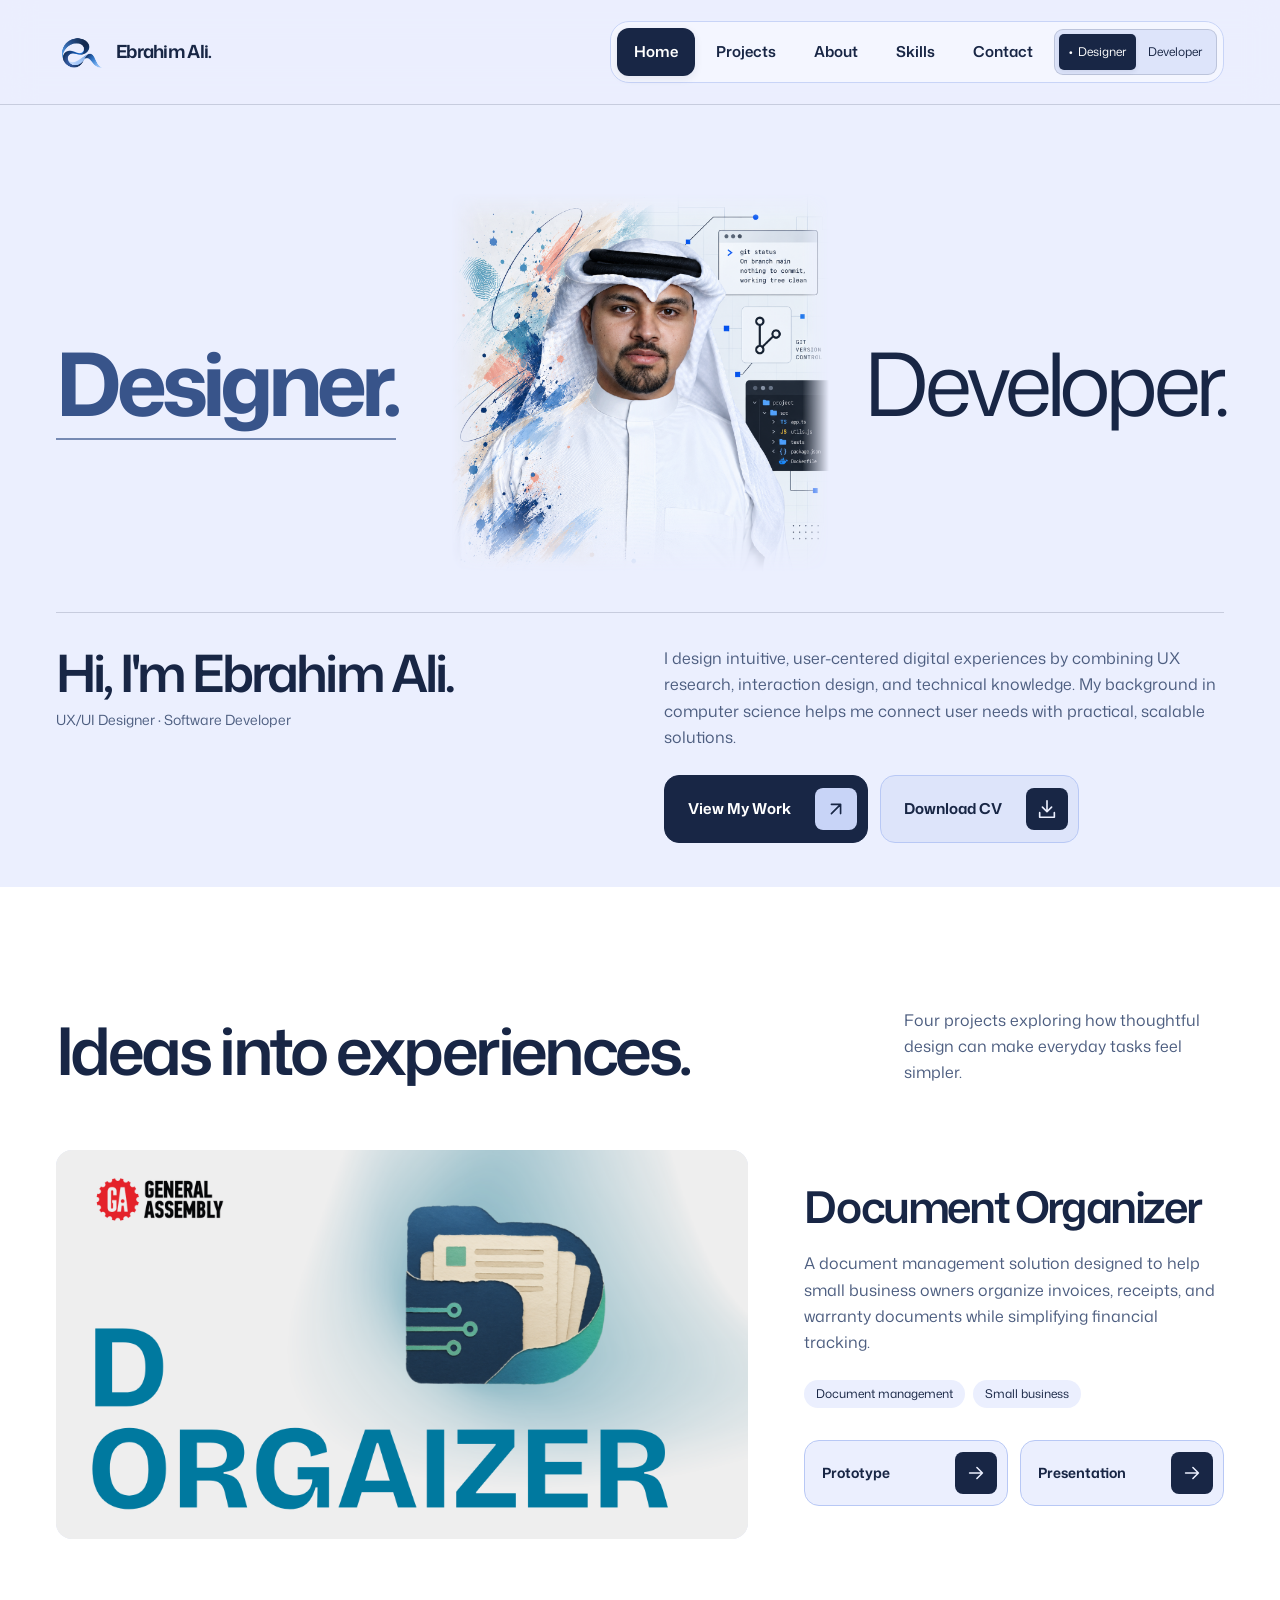
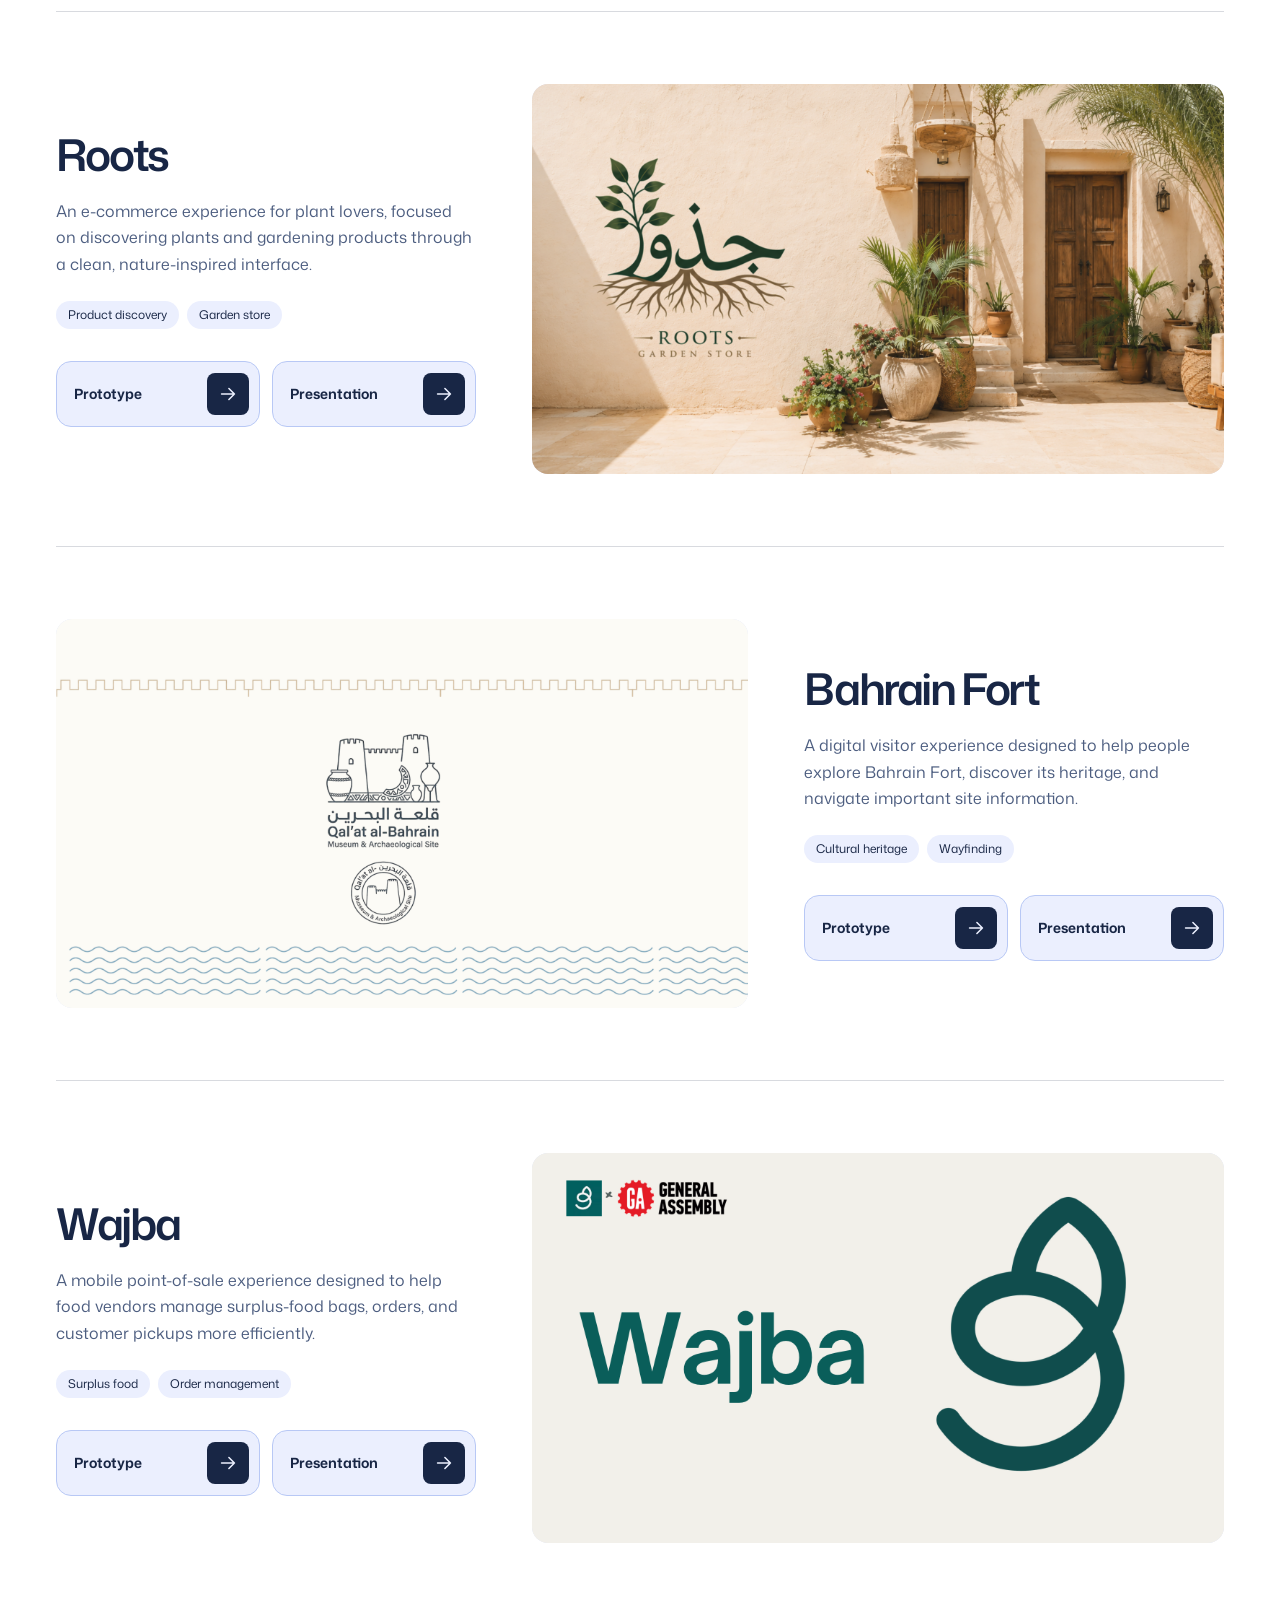
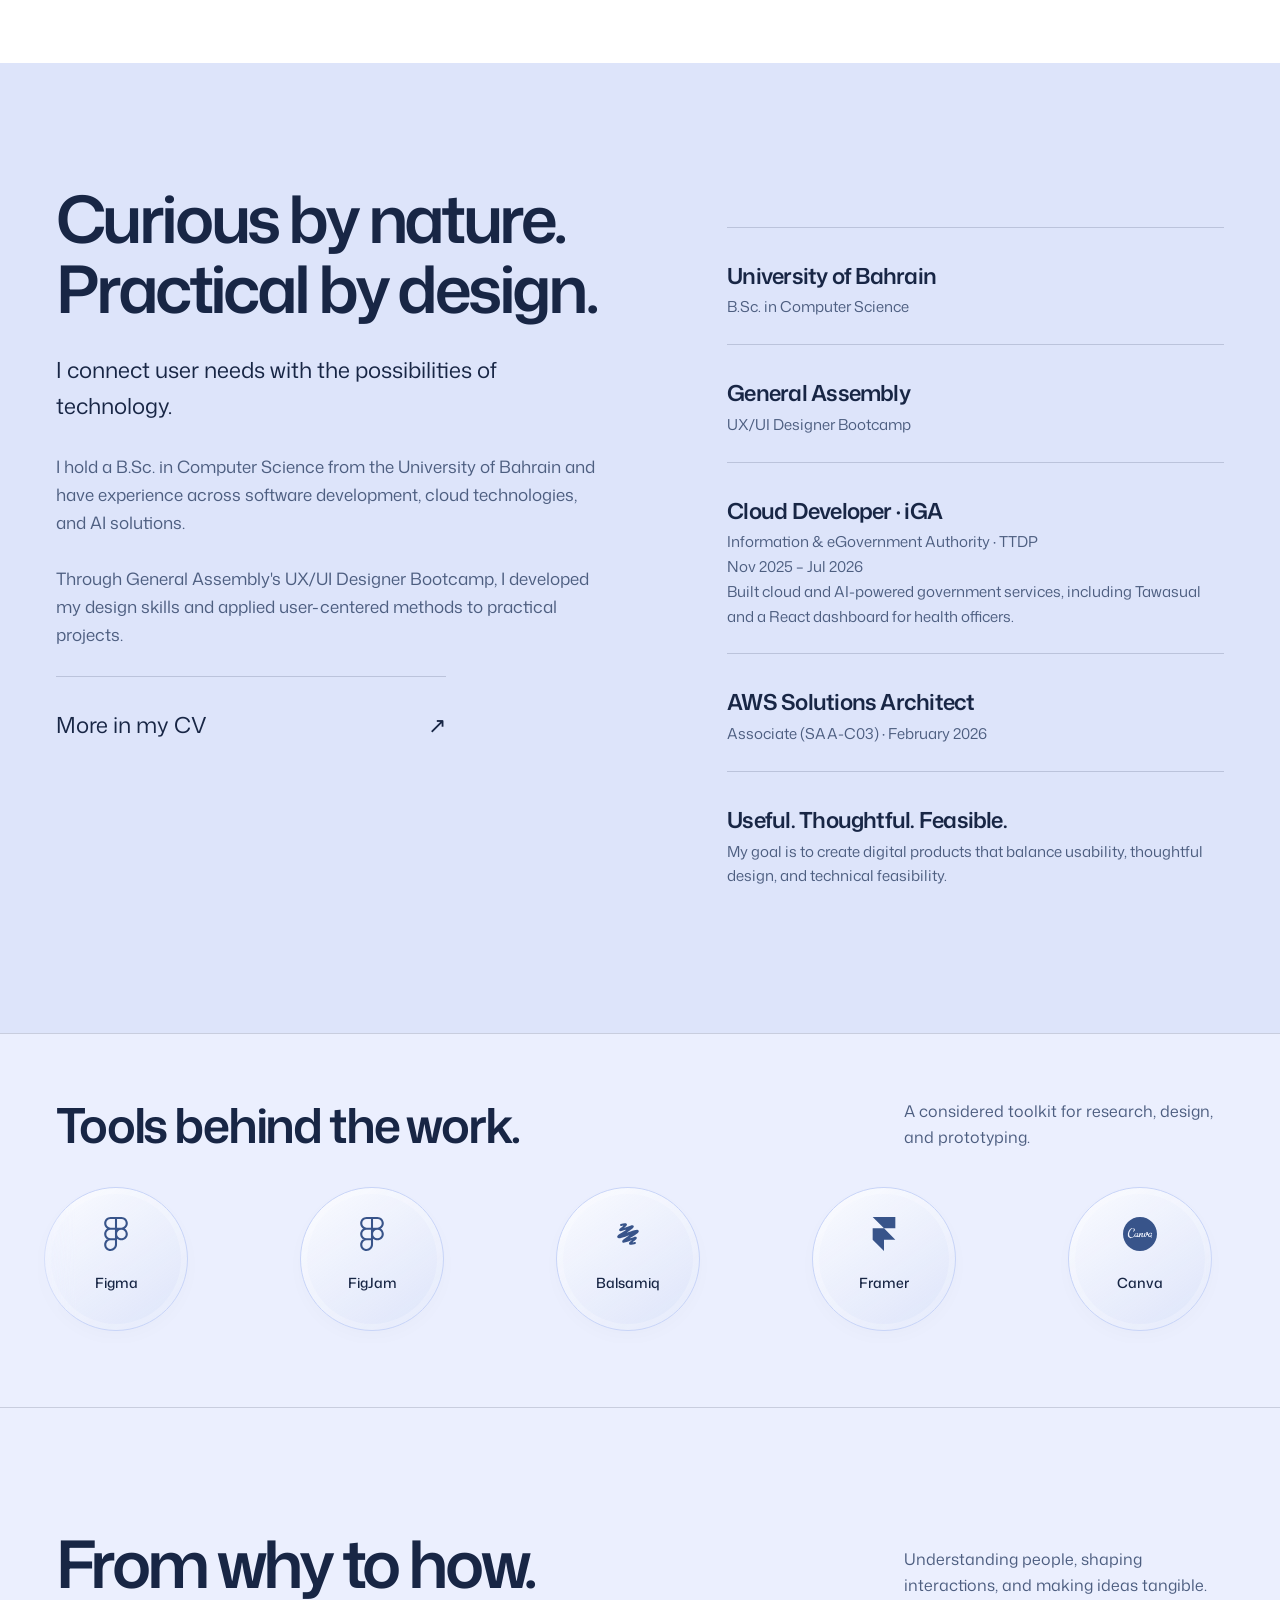
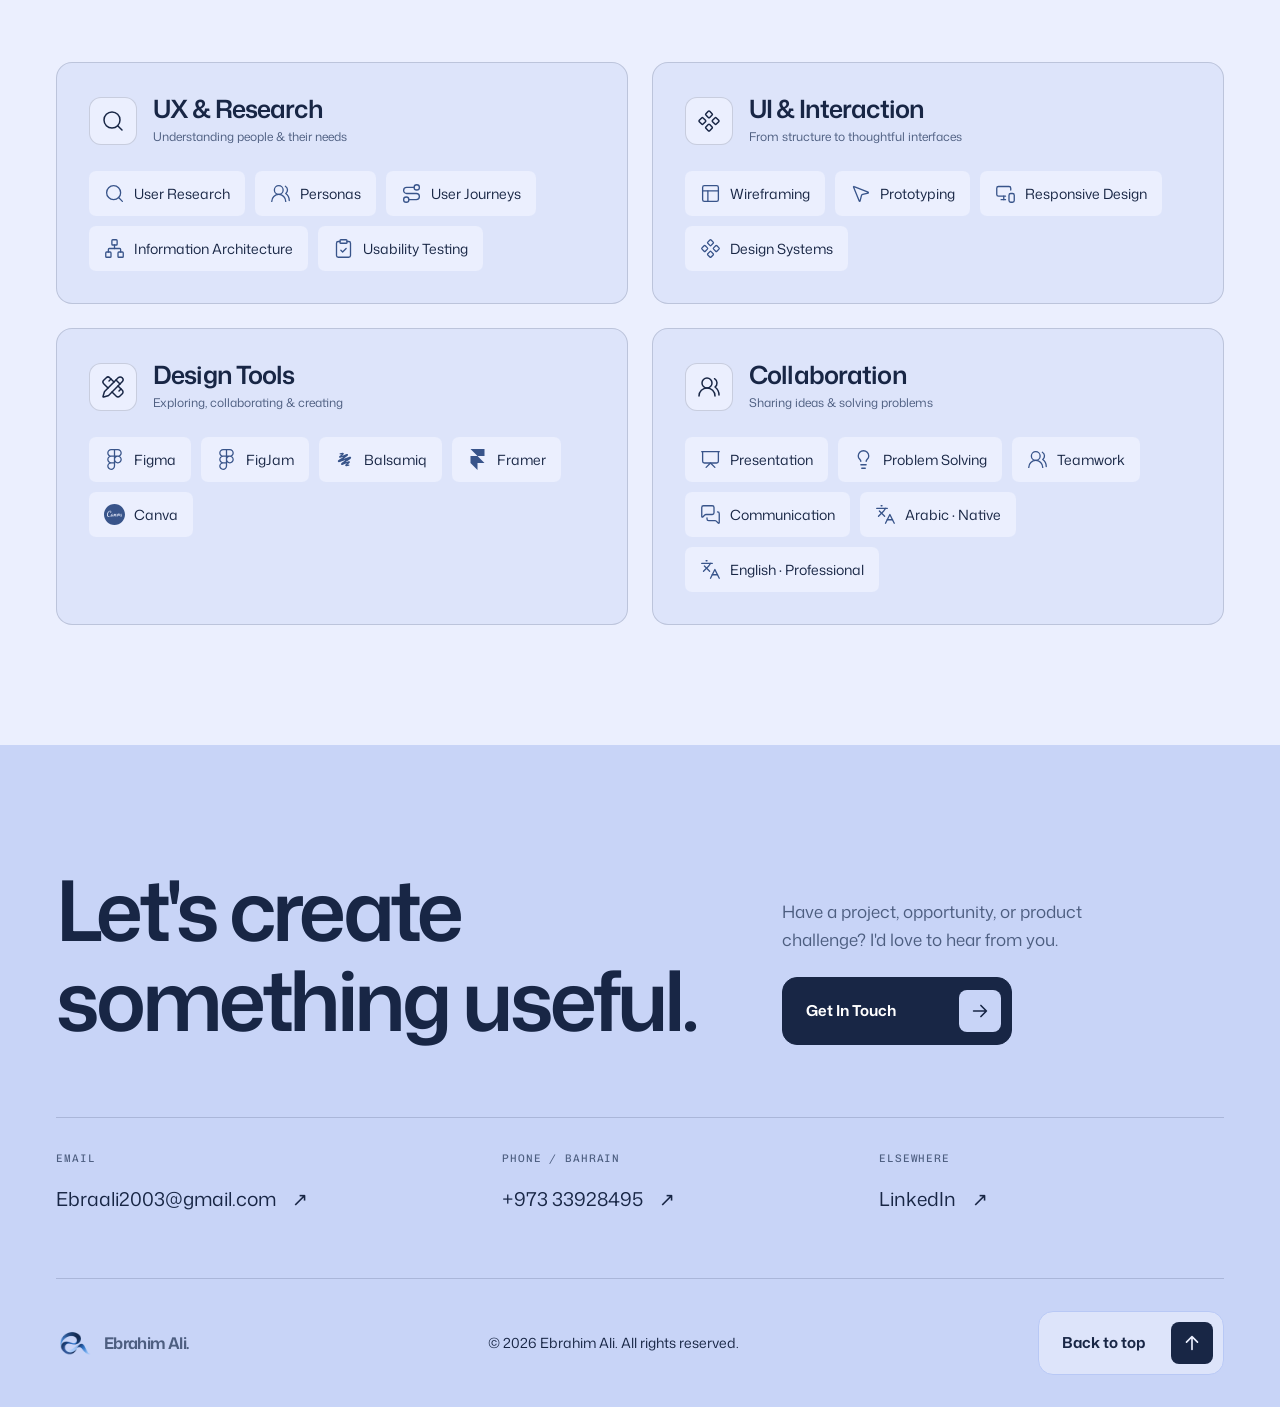
==== commit 8e92f30d: "Restore centered hero, emphasize selected role and unify project tags" ====
--- a/index.html
+++ b/index.html
@@ -99,17 +99,16 @@
 <main id="main" tabindex="-1">
 <section class="hero" id="home" aria-label="Introduction" tabindex="-1">
 <div class="wrap">
-<p class="track-prompt mono">ONE PERSON. TWO PERSPECTIVES.<span>Which work would you like to explore?</span></p>
-<p class="track-status" aria-live="polite" aria-atomic="true">Choose Designer or Developer to explore my work.</p>
+<p class="track-status sr-only" aria-live="polite" aria-atomic="true"></p>
 <div class="hero-stage" data-portrait="split">
-<div class="discipline"><h2><button class="role-switch" type="button" data-role="designer" aria-pressed="false" aria-controls="designer-projects developer-projects" aria-label="View Designer projects"><span class="path-card-top"><span class="mono">UX / UI / INTERACTION</span><span class="path-count">04 projects</span></span><span class="path-title">Designer</span><span class="path-card-bottom"><span>Explore design work</span><span aria-hidden="true">↗</span></span></button></h2></div>
+<div class="discipline"><h2><button class="role-switch" type="button" data-role="designer" aria-pressed="false" aria-controls="designer-projects developer-projects" aria-label="View Designer projects">Designer<span aria-hidden="true">.</span></button></h2></div>
 <div class="portrait" id="hero-portrait" role="img" aria-label="Ebrahim Ali — designer and developer">
 <div class="portrait-frame">
 <div class="portrait-layer portrait-layer-photo"><img class="portrait-photo" src="Modern Software Engineer Portrait.png" width="1024" height="1024" decoding="async" alt="" aria-hidden="true"></div>
 <div class="portrait-layer portrait-layer-art"><img class="portrait-art" src="Painterly Emirati Portrait with Abstract Strokes.png" width="1024" height="1024" fetchpriority="high" decoding="async" alt="" aria-hidden="true"></div>
 </div>
 </div>
-<div class="discipline right"><h2><button class="role-switch" type="button" data-role="developer" aria-pressed="false" aria-controls="designer-projects developer-projects" aria-label="View Developer projects"><span class="path-card-top"><span class="mono">SOFTWARE / AI / CLOUD</span><span class="path-count">04 projects</span></span><span class="path-title">Developer</span><span class="path-card-bottom"><span>Explore development work</span><span aria-hidden="true">↗</span></span></button></h2></div>
+<div class="discipline right"><h2><button class="role-switch" type="button" data-role="developer" aria-pressed="false" aria-controls="designer-projects developer-projects" aria-label="View Developer projects">Developer<span aria-hidden="true">.</span></button></h2></div>
 </div>
 <div class="hero-bottom">
 <div>
@@ -141,9 +140,6 @@
 <img src="Project1.png" width="1920" height="1080" loading="lazy" decoding="async" alt="Document Organizer project banner">
 </a>
 <div class="project-info">
-<div class="project-meta">
-<span>Client project / UX/UI</span>
-</div>
 <h3>Document Organizer</h3>
 <p>A document management solution designed to help small business owners organize invoices, receipts, and warranty documents while simplifying financial tracking.</p>
 <div class="project-tags">
@@ -161,9 +157,6 @@
 <img src="Project2.png" width="1920" height="1080" loading="lazy" decoding="async" alt="Roots project banner">
 </a>
 <div class="project-info">
-<div class="project-meta">
-<span>Concept / E-commerce</span>
-</div>
 <h3>Roots</h3>
 <p>An e-commerce experience for plant lovers, focused on discovering plants and gardening products through a clean, nature-inspired interface.</p>
 <div class="project-tags">
@@ -181,9 +174,6 @@
 <img src="Project3.png" width="1920" height="1080" loading="lazy" decoding="async" alt="Bahrain Fort project banner">
 </a>
 <div class="project-info">
-<div class="project-meta">
-<span>Concept / Visitor experience</span>
-</div>
 <h3>Bahrain Fort</h3>
 <p>A digital visitor experience designed to help people explore Bahrain Fort, discover its heritage, and navigate important site information.</p>
 <div class="project-tags">
@@ -201,9 +191,6 @@
 <img src="Project4.png" width="1920" height="1080" loading="lazy" decoding="async" alt="Wajba project banner">
 </a>
 <div class="project-info">
-<div class="project-meta">
-<span>Team client project / Mobile POS</span>
-</div>
 <h3>Wajba</h3>
 <p>A mobile point-of-sale experience designed to help food vendors manage surplus-food bags, orders, and customer pickups more efficiently.</p>
 <div class="project-tags">
@@ -218,10 +205,10 @@
 </article>
 </div>
 <div id="developer-projects" data-track-panel="developer" hidden>
-<article class="project" id="dev-health"><div class="project-media developer-media dev-health" role="img" aria-label="Health Signal Detection System project overview graphic"><div class="dev-cover-top"><span class="org-logo" data-org="MoH"><img src="logo-MoH.png" alt="MoH logo" loading="lazy"></span><span class="partner-logo"><img src="logo-iGA.png" alt="iGA logo" loading="lazy"></span></div><div class="dev-cover-main"><span class="mono">01 / DEVELOPMENT</span><h3>Health Signal Detection System</h3><p>AI-Powered Epidemic Intelligence Platform</p></div><div class="dev-cover-bottom"><span>React / Cloud & AI</span><span aria-hidden="true">↗</span></div></div><div class="project-info"><div class="project-meta"><span>Ministry of Health (MoH), Kingdom of Bahrain / iGA</span></div><h3>Health Signal Detection System</h3><p class="project-date mono">Feb 2026 – May 2026</p><p>A real-time health intelligence platform with a React dashboard for health officers, connecting health signals with AI-powered epidemic intelligence.</p><div class="project-tags"><span>React</span><span>Cloud & AI</span></div><div class="project-actions"><button class="project-button confidential-action" type="button" disabled aria-disabled="true" title="Link not added yet"><span class="project-button-face"><span class="project-button-label"><span>Presentation</span><span aria-hidden="true">Presentation</span></span><span class="project-button-arrow" aria-hidden="true"><svg viewBox="0 0 24 24" fill="none" stroke="currentColor" stroke-width="1.7" stroke-linecap="round" stroke-linejoin="round" aria-hidden="true"><path d="M5 12h14m-6-6 6 6-6 6"/></svg><svg viewBox="0 0 24 24" fill="none" stroke="currentColor" stroke-width="1.7" stroke-linecap="round" stroke-linejoin="round" aria-hidden="true"><path d="M5 12h14m-6-6 6 6-6 6"/></svg></span></span><span class="button-handles" aria-hidden="true"><i></i><i></i><i></i><i></i></span></button><button class="project-button confidential-action" type="button" disabled aria-disabled="true" title="Link not added yet"><span class="project-button-face"><span class="project-button-label"><span>Website</span><span aria-hidden="true">Website</span></span><span class="project-button-arrow" aria-hidden="true"><svg viewBox="0 0 24 24" fill="none" stroke="currentColor" stroke-width="1.7" stroke-linecap="round" stroke-linejoin="round" aria-hidden="true"><path d="M5 12h14m-6-6 6 6-6 6"/></svg><svg viewBox="0 0 24 24" fill="none" stroke="currentColor" stroke-width="1.7" stroke-linecap="round" stroke-linejoin="round" aria-hidden="true"><path d="M5 12h14m-6-6 6 6-6 6"/></svg></span></span><span class="button-handles" aria-hidden="true"><i></i><i></i><i></i><i></i></span></button></div><div class="project-confidential"><span class="confidential-badge">NDA protected</span><p>Presentation and application access are confidential under non-disclosure agreements.</p></div></div></article>
-<article class="project" id="dev-tawasual"><div class="project-media developer-media dev-tawasual" role="img" aria-label="Tawasual project overview graphic"><div class="dev-cover-top"><span class="org-logo" data-org="iGA"><img src="logo-iGA.png" alt="iGA logo" loading="lazy"></span><span class="mono">iGA</span></div><div class="dev-cover-main"><span class="mono">02 / DEVELOPMENT</span><h3>Tawasual</h3><p>AI-Powered Citizen Communication & Complaint Hub</p></div><div class="dev-cover-bottom"><span>Amazon Bedrock / AWS</span><span aria-hidden="true">↗</span></div></div><div class="project-info"><div class="project-meta"><span>Information &amp; eGovernment Authority (iGA) · National Training / Bahrain</span></div><h3>Tawasual</h3><p class="project-date mono">Nov 2025 – Jul 2026</p><p>An AI-powered platform to analyze, classify, and respond to citizen inquiries and complaints using Amazon Bedrock and scalable AWS services.</p><div class="project-tags"><span>Amazon Bedrock</span><span>AWS</span></div><div class="project-actions"><button class="project-button confidential-action" type="button" disabled aria-disabled="true" title="Link not added yet"><span class="project-button-face"><span class="project-button-label"><span>Presentation</span><span aria-hidden="true">Presentation</span></span><span class="project-button-arrow" aria-hidden="true"><svg viewBox="0 0 24 24" fill="none" stroke="currentColor" stroke-width="1.7" stroke-linecap="round" stroke-linejoin="round" aria-hidden="true"><path d="M5 12h14m-6-6 6 6-6 6"/></svg><svg viewBox="0 0 24 24" fill="none" stroke="currentColor" stroke-width="1.7" stroke-linecap="round" stroke-linejoin="round" aria-hidden="true"><path d="M5 12h14m-6-6 6 6-6 6"/></svg></span></span><span class="button-handles" aria-hidden="true"><i></i><i></i><i></i><i></i></span></button><button class="project-button confidential-action" type="button" disabled aria-disabled="true" title="Link not added yet"><span class="project-button-face"><span class="project-button-label"><span>Website</span><span aria-hidden="true">Website</span></span><span class="project-button-arrow" aria-hidden="true"><svg viewBox="0 0 24 24" fill="none" stroke="currentColor" stroke-width="1.7" stroke-linecap="round" stroke-linejoin="round" aria-hidden="true"><path d="M5 12h14m-6-6 6 6-6 6"/></svg><svg viewBox="0 0 24 24" fill="none" stroke="currentColor" stroke-width="1.7" stroke-linecap="round" stroke-linejoin="round" aria-hidden="true"><path d="M5 12h14m-6-6 6 6-6 6"/></svg></span></span><span class="button-handles" aria-hidden="true"><i></i><i></i><i></i><i></i></span></button></div><div class="project-confidential"><span class="confidential-badge">NDA protected</span><p>Presentation and application access are confidential under non-disclosure agreements.</p></div></div></article>
-<article class="project" id="dev-taqyeem"><div class="project-media developer-media dev-taqyeem" role="img" aria-label="TaqyeemPro project overview graphic"><div class="dev-cover-top"><span class="org-logo" data-org="BQA"><img src="logo-BQA.png" alt="BQA logo" loading="lazy"></span><span class="mono">BQA</span></div><div class="dev-cover-main"><span class="mono">03 / DEVELOPMENT</span><h3>TaqyeemPro</h3><p>AI-Powered Student Evaluation System</p></div><div class="dev-cover-bottom"><span>Student evaluation / Cloud-native</span><span aria-hidden="true">↗</span></div></div><div class="project-info"><div class="project-meta"><span>Graduation Project / Education &amp; Training Quality Authority (BQA)</span></div><h3>TaqyeemPro</h3><p class="project-date mono">Jan 2025 – Jun 2025</p><p>A cloud-native student evaluation system with teacher and administrator dashboards, developed as a graduation project at the AWS Cloud Innovation Center.</p><div class="project-tags"><span>Student evaluation</span><span>Cloud-native</span></div><div class="project-actions"><button class="project-button confidential-action" type="button" disabled aria-disabled="true" title="Link not added yet"><span class="project-button-face"><span class="project-button-label"><span>Presentation</span><span aria-hidden="true">Presentation</span></span><span class="project-button-arrow" aria-hidden="true"><svg viewBox="0 0 24 24" fill="none" stroke="currentColor" stroke-width="1.7" stroke-linecap="round" stroke-linejoin="round" aria-hidden="true"><path d="M5 12h14m-6-6 6 6-6 6"/></svg><svg viewBox="0 0 24 24" fill="none" stroke="currentColor" stroke-width="1.7" stroke-linecap="round" stroke-linejoin="round" aria-hidden="true"><path d="M5 12h14m-6-6 6 6-6 6"/></svg></span></span><span class="button-handles" aria-hidden="true"><i></i><i></i><i></i><i></i></span></button><button class="project-button confidential-action" type="button" disabled aria-disabled="true" title="Link not added yet"><span class="project-button-face"><span class="project-button-label"><span>Website</span><span aria-hidden="true">Website</span></span><span class="project-button-arrow" aria-hidden="true"><svg viewBox="0 0 24 24" fill="none" stroke="currentColor" stroke-width="1.7" stroke-linecap="round" stroke-linejoin="round" aria-hidden="true"><path d="M5 12h14m-6-6 6 6-6 6"/></svg><svg viewBox="0 0 24 24" fill="none" stroke="currentColor" stroke-width="1.7" stroke-linecap="round" stroke-linejoin="round" aria-hidden="true"><path d="M5 12h14m-6-6 6 6-6 6"/></svg></span></span><span class="button-handles" aria-hidden="true"><i></i><i></i><i></i><i></i></span></button></div><div class="project-confidential"><span class="confidential-badge">NDA protected</span><p>Presentation and application access are confidential under non-disclosure agreements.</p></div></div></article>
-<article class="project" id="dev-library"><div class="project-media developer-media dev-library" role="img" aria-label="UOB Online Library Management System project overview graphic"><div class="dev-cover-top"><span class="org-logo" data-org="UOB"><img src="logo-UOB.png" alt="UOB logo" loading="lazy"></span><span class="mono">University of Bahrain</span></div><div class="dev-cover-main"><span class="mono">04 / DEVELOPMENT</span><h3>UOB Online Library Management System</h3><p>Web-based Library Management System</p></div><div class="dev-cover-bottom"><span>Laravel / Web development</span><span aria-hidden="true">↗</span></div></div><div class="project-info"><div class="project-meta"><span>University of Bahrain Project</span></div><h3>UOB Online Library Management System</h3><p class="project-date mono">Sep 2023 – May 2024</p><p>A web-based library management system built using the Laravel framework.</p><div class="project-tags"><span>Laravel</span><span>Web development</span></div><div class="project-actions"><button class="project-button confidential-action" type="button" disabled aria-disabled="true" title="Link not added yet"><span class="project-button-face"><span class="project-button-label"><span>Presentation</span><span aria-hidden="true">Presentation</span></span><span class="project-button-arrow" aria-hidden="true"><svg viewBox="0 0 24 24" fill="none" stroke="currentColor" stroke-width="1.7" stroke-linecap="round" stroke-linejoin="round" aria-hidden="true"><path d="M5 12h14m-6-6 6 6-6 6"/></svg><svg viewBox="0 0 24 24" fill="none" stroke="currentColor" stroke-width="1.7" stroke-linecap="round" stroke-linejoin="round" aria-hidden="true"><path d="M5 12h14m-6-6 6 6-6 6"/></svg></span></span><span class="button-handles" aria-hidden="true"><i></i><i></i><i></i><i></i></span></button><button class="project-button confidential-action" type="button" disabled aria-disabled="true" title="Link not added yet"><span class="project-button-face"><span class="project-button-label"><span>Website</span><span aria-hidden="true">Website</span></span><span class="project-button-arrow" aria-hidden="true"><svg viewBox="0 0 24 24" fill="none" stroke="currentColor" stroke-width="1.7" stroke-linecap="round" stroke-linejoin="round" aria-hidden="true"><path d="M5 12h14m-6-6 6 6-6 6"/></svg><svg viewBox="0 0 24 24" fill="none" stroke="currentColor" stroke-width="1.7" stroke-linecap="round" stroke-linejoin="round" aria-hidden="true"><path d="M5 12h14m-6-6 6 6-6 6"/></svg></span></span><span class="button-handles" aria-hidden="true"><i></i><i></i><i></i><i></i></span></button></div><div class="project-confidential"><span class="confidential-badge">NDA protected</span><p>Presentation and application access are confidential under non-disclosure agreements.</p></div></div></article>
+<article class="project" id="dev-health"><div class="project-media developer-media dev-health" role="img" aria-label="Health Signal Detection System project overview graphic"><div class="dev-cover-top"><span class="org-logo" data-org="MoH"><img src="logo-MoH.png" alt="MoH logo" loading="lazy"></span><span class="partner-logo"><img src="logo-iGA.png" alt="iGA logo" loading="lazy"></span></div><div class="dev-cover-main"><h3>Health Signal Detection System</h3><p>AI-Powered Epidemic Intelligence Platform</p></div></div><div class="project-info"><div class="project-meta"><span>Ministry of Health (MoH), Kingdom of Bahrain / iGA</span></div><h3>Health Signal Detection System</h3><p class="project-date mono">Feb 2026 – May 2026</p><p>A real-time health intelligence platform with a React dashboard for health officers, connecting health signals with AI-powered epidemic intelligence.</p><div class="project-tags"><span>React</span><span>Cloud & AI</span></div><div class="project-actions"><button class="project-button confidential-action" type="button" disabled aria-disabled="true" title="Link not added yet"><span class="project-button-face"><span class="project-button-label"><span>Presentation</span><span aria-hidden="true">Presentation</span></span><span class="project-button-arrow" aria-hidden="true"><svg viewBox="0 0 24 24" fill="none" stroke="currentColor" stroke-width="1.7" stroke-linecap="round" stroke-linejoin="round" aria-hidden="true"><path d="M5 12h14m-6-6 6 6-6 6"/></svg><svg viewBox="0 0 24 24" fill="none" stroke="currentColor" stroke-width="1.7" stroke-linecap="round" stroke-linejoin="round" aria-hidden="true"><path d="M5 12h14m-6-6 6 6-6 6"/></svg></span></span><span class="button-handles" aria-hidden="true"><i></i><i></i><i></i><i></i></span></button><button class="project-button confidential-action" type="button" disabled aria-disabled="true" title="Link not added yet"><span class="project-button-face"><span class="project-button-label"><span>Website</span><span aria-hidden="true">Website</span></span><span class="project-button-arrow" aria-hidden="true"><svg viewBox="0 0 24 24" fill="none" stroke="currentColor" stroke-width="1.7" stroke-linecap="round" stroke-linejoin="round" aria-hidden="true"><path d="M5 12h14m-6-6 6 6-6 6"/></svg><svg viewBox="0 0 24 24" fill="none" stroke="currentColor" stroke-width="1.7" stroke-linecap="round" stroke-linejoin="round" aria-hidden="true"><path d="M5 12h14m-6-6 6 6-6 6"/></svg></span></span><span class="button-handles" aria-hidden="true"><i></i><i></i><i></i><i></i></span></button></div><div class="project-confidential"><span class="confidential-badge">NDA protected</span><p>Presentation and application access are confidential under non-disclosure agreements.</p></div></div></article>
+<article class="project" id="dev-tawasual"><div class="project-media developer-media dev-tawasual" role="img" aria-label="Tawasual project overview graphic"><div class="dev-cover-top"><span class="org-logo" data-org="iGA"><img src="logo-iGA.png" alt="iGA logo" loading="lazy"></span></div><div class="dev-cover-main"><h3>Tawasual</h3><p>AI-Powered Citizen Communication & Complaint Hub</p></div></div><div class="project-info"><div class="project-meta"><span>Information &amp; eGovernment Authority (iGA) · National Training / Bahrain</span></div><h3>Tawasual</h3><p class="project-date mono">Nov 2025 – Jul 2026</p><p>An AI-powered platform to analyze, classify, and respond to citizen inquiries and complaints using Amazon Bedrock and scalable AWS services.</p><div class="project-tags"><span>Amazon Bedrock</span><span>AWS</span></div><div class="project-actions"><button class="project-button confidential-action" type="button" disabled aria-disabled="true" title="Link not added yet"><span class="project-button-face"><span class="project-button-label"><span>Presentation</span><span aria-hidden="true">Presentation</span></span><span class="project-button-arrow" aria-hidden="true"><svg viewBox="0 0 24 24" fill="none" stroke="currentColor" stroke-width="1.7" stroke-linecap="round" stroke-linejoin="round" aria-hidden="true"><path d="M5 12h14m-6-6 6 6-6 6"/></svg><svg viewBox="0 0 24 24" fill="none" stroke="currentColor" stroke-width="1.7" stroke-linecap="round" stroke-linejoin="round" aria-hidden="true"><path d="M5 12h14m-6-6 6 6-6 6"/></svg></span></span><span class="button-handles" aria-hidden="true"><i></i><i></i><i></i><i></i></span></button><button class="project-button confidential-action" type="button" disabled aria-disabled="true" title="Link not added yet"><span class="project-button-face"><span class="project-button-label"><span>Website</span><span aria-hidden="true">Website</span></span><span class="project-button-arrow" aria-hidden="true"><svg viewBox="0 0 24 24" fill="none" stroke="currentColor" stroke-width="1.7" stroke-linecap="round" stroke-linejoin="round" aria-hidden="true"><path d="M5 12h14m-6-6 6 6-6 6"/></svg><svg viewBox="0 0 24 24" fill="none" stroke="currentColor" stroke-width="1.7" stroke-linecap="round" stroke-linejoin="round" aria-hidden="true"><path d="M5 12h14m-6-6 6 6-6 6"/></svg></span></span><span class="button-handles" aria-hidden="true"><i></i><i></i><i></i><i></i></span></button></div><div class="project-confidential"><span class="confidential-badge">NDA protected</span><p>Presentation and application access are confidential under non-disclosure agreements.</p></div></div></article>
+<article class="project" id="dev-taqyeem"><div class="project-media developer-media dev-taqyeem" role="img" aria-label="TaqyeemPro project overview graphic"><div class="dev-cover-top"><span class="org-logo" data-org="BQA"><img src="logo-BQA.png" alt="BQA logo" loading="lazy"></span></div><div class="dev-cover-main"><h3>TaqyeemPro</h3><p>AI-Powered Student Evaluation System</p></div></div><div class="project-info"><div class="project-meta"><span>Graduation Project / Education &amp; Training Quality Authority (BQA)</span></div><h3>TaqyeemPro</h3><p class="project-date mono">Jan 2025 – Jun 2025</p><p>A cloud-native student evaluation system with teacher and administrator dashboards, developed as a graduation project at the AWS Cloud Innovation Center.</p><div class="project-tags"><span>Student evaluation</span><span>Cloud-native</span></div><div class="project-actions"><button class="project-button confidential-action" type="button" disabled aria-disabled="true" title="Link not added yet"><span class="project-button-face"><span class="project-button-label"><span>Presentation</span><span aria-hidden="true">Presentation</span></span><span class="project-button-arrow" aria-hidden="true"><svg viewBox="0 0 24 24" fill="none" stroke="currentColor" stroke-width="1.7" stroke-linecap="round" stroke-linejoin="round" aria-hidden="true"><path d="M5 12h14m-6-6 6 6-6 6"/></svg><svg viewBox="0 0 24 24" fill="none" stroke="currentColor" stroke-width="1.7" stroke-linecap="round" stroke-linejoin="round" aria-hidden="true"><path d="M5 12h14m-6-6 6 6-6 6"/></svg></span></span><span class="button-handles" aria-hidden="true"><i></i><i></i><i></i><i></i></span></button><button class="project-button confidential-action" type="button" disabled aria-disabled="true" title="Link not added yet"><span class="project-button-face"><span class="project-button-label"><span>Website</span><span aria-hidden="true">Website</span></span><span class="project-button-arrow" aria-hidden="true"><svg viewBox="0 0 24 24" fill="none" stroke="currentColor" stroke-width="1.7" stroke-linecap="round" stroke-linejoin="round" aria-hidden="true"><path d="M5 12h14m-6-6 6 6-6 6"/></svg><svg viewBox="0 0 24 24" fill="none" stroke="currentColor" stroke-width="1.7" stroke-linecap="round" stroke-linejoin="round" aria-hidden="true"><path d="M5 12h14m-6-6 6 6-6 6"/></svg></span></span><span class="button-handles" aria-hidden="true"><i></i><i></i><i></i><i></i></span></button></div><div class="project-confidential"><span class="confidential-badge">NDA protected</span><p>Presentation and application access are confidential under non-disclosure agreements.</p></div></div></article>
+<article class="project" id="dev-library"><div class="project-media developer-media dev-library" role="img" aria-label="UOB Online Library Management System project overview graphic"><div class="dev-cover-top"><span class="org-logo" data-org="UOB"><img src="logo-UOB.png" alt="UOB logo" loading="lazy"></span></div><div class="dev-cover-main"><h3>UOB Online Library Management System</h3><p>Web-based Library Management System</p></div></div><div class="project-info"><div class="project-meta"><span>University of Bahrain Project</span></div><h3>UOB Online Library Management System</h3><p class="project-date mono">Sep 2023 – May 2024</p><p>A web-based library management system built using the Laravel framework.</p><div class="project-tags"><span>Laravel</span><span>Web development</span></div><div class="project-actions"><button class="project-button confidential-action" type="button" disabled aria-disabled="true" title="Link not added yet"><span class="project-button-face"><span class="project-button-label"><span>Presentation</span><span aria-hidden="true">Presentation</span></span><span class="project-button-arrow" aria-hidden="true"><svg viewBox="0 0 24 24" fill="none" stroke="currentColor" stroke-width="1.7" stroke-linecap="round" stroke-linejoin="round" aria-hidden="true"><path d="M5 12h14m-6-6 6 6-6 6"/></svg><svg viewBox="0 0 24 24" fill="none" stroke="currentColor" stroke-width="1.7" stroke-linecap="round" stroke-linejoin="round" aria-hidden="true"><path d="M5 12h14m-6-6 6 6-6 6"/></svg></span></span><span class="button-handles" aria-hidden="true"><i></i><i></i><i></i><i></i></span></button><button class="project-button confidential-action" type="button" disabled aria-disabled="true" title="Link not added yet"><span class="project-button-face"><span class="project-button-label"><span>Website</span><span aria-hidden="true">Website</span></span><span class="project-button-arrow" aria-hidden="true"><svg viewBox="0 0 24 24" fill="none" stroke="currentColor" stroke-width="1.7" stroke-linecap="round" stroke-linejoin="round" aria-hidden="true"><path d="M5 12h14m-6-6 6 6-6 6"/></svg><svg viewBox="0 0 24 24" fill="none" stroke="currentColor" stroke-width="1.7" stroke-linecap="round" stroke-linejoin="round" aria-hidden="true"><path d="M5 12h14m-6-6 6 6-6 6"/></svg></span></span><span class="button-handles" aria-hidden="true"><i></i><i></i><i></i><i></i></span></button></div><div class="project-confidential"><span class="confidential-badge">NDA protected</span><p>Presentation and application access are confidential under non-disclosure agreements.</p></div></div></article>
 </div>
 </div>
 </section>
@@ -232,7 +219,7 @@
 <p class="large">I connect user needs with the possibilities of technology.</p>
 <p>I hold a B.Sc. in Computer Science from the University of Bahrain and have experience across software development, cloud technologies, and AI solutions.</p>
 <p>Through General Assembly's UX/UI Designer Bootcamp, I developed my design skills and applied user-centered methods to practical projects.</p>
-<div class="cv-contact"><span class="mono">Experience / Qualifications</span><a data-cv-link href="./Ebrahim_Resume__UX_.pdf" download="Ebrahim_Resume__UX_.pdf">More in my CV <span aria-hidden="true">↗</span></a></div>
+<div class="cv-contact"><a data-cv-link href="./Ebrahim_Resume__UX_.pdf" download="Ebrahim_Resume__UX_.pdf">More in my CV <span aria-hidden="true">↗</span></a></div>
 </div>
 <div class="about-details">
 <div class="detail">
--- a/styles.css
+++ b/styles.css
@@ -1198,7 +1198,7 @@
 .tool-marquee:hover .tool-belt,.tool-marquee:focus-within .tool-belt{animation-play-state:paused}
 @keyframes tool-drift{to{transform:translateX(-50%)}}
 body[data-track=developer] .tool-chip,body[data-track=developer] .skill-group{background:#eef1f7}
-body[data-track=developer] .project-tags{font-family:'Chivo Mono',monospace;font-size:12px}
+
 @media(max-width:1370px){.header-contact.cta-nav{display:none}.nav-wrap{gap:14px}.nav-links{gap:4px}}
 @media(min-width:768px) and (max-width:1100px){.discipline h2{font-size:clamp(42px,6vw,67px)}.hero-stage{grid-template-columns:1fr 1.15fr 1fr}.nav-wrap{flex-wrap:wrap;justify-content:center;padding-block:16px}.brand{margin-right:auto}.nav-links{flex-wrap:wrap;justify-content:center}.nav-track-switch button{font-size:11px}.developer-media{padding:20px}.dev-cover-main h3{font-size:25px}.dev-cover-main{padding:12px 0}.dev-cover-top>.mono{max-width:95px}.org-logo,.partner-logo{width:110px;height:30px}}
 @media(max-width:767px){
@@ -1214,27 +1214,12 @@
 @media(prefers-reduced-motion:reduce){
  .tool-belt{animation:none!important;width:100%}.tool-marquee{overflow:visible;mask-image:none;padding-inline:20px}.tool-set{min-width:0!important;width:100%;flex-wrap:wrap;justify-content:center;padding:0;gap:12px}.tool-set[aria-hidden=true]{display:none}.tool-chip:hover{transform:none}.role-switch{transition:none}
 }
-body:not(.js) .track-menu,body:not(.js) 
+body:not(.js) .track-menu{display:none}
+
 /* Fade the portrait perimeter into the shared page instead of exposing a square image edge. */
 .portrait-frame{mask-image:linear-gradient(to right,transparent,#000 7%,#000 93%,transparent),linear-gradient(to bottom,transparent,#000 7%,#000 83%,transparent);mask-composite:intersect}
 body:not(.js) .hero-stage{--portrait-reveal:100%}
-/* Intentional project paths, grouped beside one coherent portrait. */
-.hero-stage{grid-template-columns:1fr 1fr;grid-template-rows:1fr 1fr;gap:18px 64px;min-height:420px;padding:10px 40px 32px;align-items:stretch}
-.hero-stage .portrait{grid-column:1;grid-row:1/3;width:100%;max-width:420px;justify-self:center;align-self:center;margin:0}
-.hero-stage .discipline,.hero-stage .discipline.right{grid-column:2;grid-row:1;align-self:end;display:block;padding:0;text-align:left;border:0;background:transparent}
-.hero-stage .discipline.right{grid-row:2;align-self:start}
-.discipline h2{font-size:inherit;letter-spacing:normal;line-height:1}
-.hero-stage .role-switch{display:block;width:100%;padding:22px 26px;border:1px solid var(--line);border-radius:14px;background:#ffffff50;text-align:left;letter-spacing:normal;line-height:1.4;color:var(--ink);transition:border-color .22s var(--ease),background .22s var(--ease),box-shadow .22s var(--ease)}
-.role-switch::after{display:none}
-.hero-stage .role-switch:hover,.hero-stage .role-switch:focus-visible{transform:none;border-color:var(--action);background:var(--blue-2)}
-.hero-stage .role-switch[aria-pressed=true]{border-color:var(--action);background:var(--blue-2);box-shadow:inset 4px 0 0 var(--action)}
-.path-card-top,.path-card-bottom{display:flex;justify-content:space-between;align-items:center;gap:12px;font-size:12px;font-weight:400;color:var(--ink-soft)}
-.path-card-top .mono{font-size:10px;letter-spacing:.05em}
-.path-count{font-size:11px;white-space:nowrap}
-.path-title{display:block;font-size:clamp(32px,3.4vw,48px);line-height:1.15;letter-spacing:-.055em;font-weight:600;margin:12px 0 16px}
-.path-card-bottom{color:var(--action)}
-.path-card-bottom>span:last-child{font-size:25px;line-height:1;transition:transform .22s var(--ease)}
-.role-switch:hover .path-card-bottom>span:last-child{transform:translate(3px,-3px)}
+
 .tool-marquee{padding-top:12px;padding-bottom:12px}
 .tool-set{align-items:center;gap:24px;padding-right:24px}
 .tool-chip{width:144px;height:144px;min-width:144px;flex:0 0 144px;aspect-ratio:1;border-radius:50%;padding:22px 12px;flex-direction:column;justify-content:center;gap:14px;white-space:normal;text-align:center;line-height:1.3;font-size:14px;font-weight:500;background:linear-gradient(145deg,#ffffffbb,var(--blue-2));border:1px solid var(--blue-3);box-shadow:inset 0 0 0 6px #ffffff35,0 6px 18px #18264505}
@@ -1242,15 +1227,31 @@
 .tool-chip svg{width:34px;height:34px;transition:transform .22s var(--ease)}
 .tool-chip:hover svg{transform:scale(1.07)}
 body[data-track=developer] .tool-chip{background:linear-gradient(145deg,#ffffffcc,#e7ecf5)}
-@media(min-width:768px) and (max-width:1100px){.hero-stage{grid-template-columns:1fr 1fr;gap:16px 32px;padding-inline:0;min-height:360px}.hero-stage .role-switch{padding:20px}.path-card-top .mono{font-size:9px}.path-count{font-size:10px}}
+
+
+/* Restore the centered portrait; selected discipline alone carries the heavier weight. */
+.sr-only{position:absolute!important;width:1px;height:1px;padding:0;margin:-1px;overflow:hidden;clip:rect(0,0,0,0);white-space:nowrap;border:0}
+.hero-stage{display:grid;grid-template-columns:1fr 1.02fr 1fr;grid-template-rows:auto;gap:0 24px;min-height:460px;margin-top:0;padding:0;align-items:center}
+.hero-stage .portrait{grid-column:2;grid-row:1;max-width:none;width:100%;margin:0;align-self:center}
+.hero-stage .discipline,.hero-stage .discipline.right{display:flex;grid-column:1;grid-row:1;align-self:stretch;justify-content:center;padding:0;border:0;border-radius:0;background:none;text-align:left}
+.hero-stage .discipline.right{grid-column:3;text-align:right}
+.hero-stage .discipline h2{font-size:clamp(48px,6.8vw,108px);letter-spacing:-.07em;line-height:1.1;font-weight:400}
+.hero-stage .role-switch{display:inline-block;width:auto;min-height:44px;margin:0;padding:10px 0;border:0;border-radius:0;background:none;box-shadow:none;font:inherit;font-weight:400;letter-spacing:inherit;line-height:inherit;color:var(--ink);text-align:inherit;transition:color .22s var(--ease)}
+.hero-stage .role-switch[aria-pressed=true]{font-weight:700;color:var(--action)}
+.hero-stage .role-switch::after{display:block;height:2px;opacity:.65}
+.hero-stage .role-switch[aria-pressed=true]::after{transform:scaleX(1)}
+.hero-stage .role-switch:hover,.hero-stage .role-switch:focus-visible{transform:none;background:none;box-shadow:none}
+.project-tags{font-family:'Mona Sans',Arial,sans-serif;gap:8px;align-items:center}
+.project-tags span{display:inline-flex;align-items:center;justify-content:center;font:400 12px/1.5 'Mona Sans',Arial,sans-serif;padding:5px 12px;min-height:28px;background:var(--blue-1);color:var(--ink);border-radius:30px;white-space:normal}
+.project-date{text-transform:none;letter-spacing:0}
+.dev-cover-main{padding:24px 0}
+@media(min-width:768px) and (max-width:1100px){.hero-stage{grid-template-columns:1fr 1.15fr 1fr;min-height:360px;gap:0 16px}.hero-stage .discipline h2{font-size:clamp(40px,5.8vw,66px)}}
 @media(max-width:767px){
- .hero-stage{grid-template-columns:1fr 1fr;grid-template-rows:auto auto;gap:14px 12px;padding:0;min-height:0}
- .hero-stage .discipline,.hero-stage .discipline.right{grid-column:1;grid-row:1;align-self:stretch}.hero-stage .discipline.right{grid-column:2;grid-row:1;align-self:stretch}
- .hero-stage .portrait{grid-column:1/-1;grid-row:2;max-width:430px;width:100%;margin:0}
- .hero-stage .role-switch{height:100%;padding:16px 13px;border-radius:12px}
- .path-card-top{display:block}.path-card-top .mono{display:block;font-size:8px;letter-spacing:0}.path-count{display:block;margin-top:6px;font-size:10px}.path-title{font-size:clamp(26px,7vw,32px);margin:12px 0}.path-card-bottom{font-size:10px;gap:4px;align-items:end}.path-card-bottom>span:last-child{font-size:20px}.track-prompt span{max-width:25ch}
+ .hero-stage{grid-template-columns:1fr 1fr;grid-template-rows:auto auto;gap:12px 16px;min-height:0;margin-top:6px}
+ .hero-stage .discipline,.hero-stage .discipline.right{grid-column:1;grid-row:1;align-self:stretch;text-align:left}.hero-stage .discipline.right{grid-column:2;text-align:right}
+ .hero-stage .discipline h2{font-size:clamp(31px,8vw,50px);line-height:1.2}
+ .hero-stage .portrait{grid-column:1/-1;grid-row:2;width:100%;max-width:430px;justify-self:center}
  .tool-chip{width:116px;height:116px;min-width:116px;flex-basis:116px;padding:16px 9px;font-size:12px;gap:9px}.tool-chip>span{max-width:95px;min-height:30px}.tool-chip svg{width:28px;height:28px}.tool-set{gap:16px;padding-right:16px}
 }
-@media(prefers-reduced-motion:reduce){.tool-chip:hover svg,.role-switch:hover .path-card-bottom>span:last-child{transform:none}}
-.hero-stage .discipline h2{height:100%}
-.path-card-bottom{min-height:28px}
+@media(prefers-reduced-motion:reduce){.tool-chip:hover svg{transform:none}}
+.sr-only{min-height:0!important;max-height:1px!important}
--- a/styles.css
+++ b/styles.css
@@ -1198,7 +1198,7 @@
 .tool-marquee:hover .tool-belt,.tool-marquee:focus-within .tool-belt{animation-play-state:paused}
 @keyframes tool-drift{to{transform:translateX(-50%)}}
 body[data-track=developer] .tool-chip,body[data-track=developer] .skill-group{background:#eef1f7}
-body[data-track=developer] .project-tags{font-family:'Chivo Mono',monospace;font-size:12px}
+
 @media(max-width:1370px){.header-contact.cta-nav{display:none}.nav-wrap{gap:14px}.nav-links{gap:4px}}
 @media(min-width:768px) and (max-width:1100px){.discipline h2{font-size:clamp(42px,6vw,67px)}.hero-stage{grid-template-columns:1fr 1.15fr 1fr}.nav-wrap{flex-wrap:wrap;justify-content:center;padding-block:16px}.brand{margin-right:auto}.nav-links{flex-wrap:wrap;justify-content:center}.nav-track-switch button{font-size:11px}.developer-media{padding:20px}.dev-cover-main h3{font-size:25px}.dev-cover-main{padding:12px 0}.dev-cover-top>.mono{max-width:95px}.org-logo,.partner-logo{width:110px;height:30px}}
 @media(max-width:767px){
@@ -1214,27 +1214,12 @@
 @media(prefers-reduced-motion:reduce){
  .tool-belt{animation:none!important;width:100%}.tool-marquee{overflow:visible;mask-image:none;padding-inline:20px}.tool-set{min-width:0!important;width:100%;flex-wrap:wrap;justify-content:center;padding:0;gap:12px}.tool-set[aria-hidden=true]{display:none}.tool-chip:hover{transform:none}.role-switch{transition:none}
 }
-body:not(.js) .track-menu,body:not(.js) 
+body:not(.js) .track-menu{display:none}
+
 /* Fade the portrait perimeter into the shared page instead of exposing a square image edge. */
 .portrait-frame{mask-image:linear-gradient(to right,transparent,#000 7%,#000 93%,transparent),linear-gradient(to bottom,transparent,#000 7%,#000 83%,transparent);mask-composite:intersect}
 body:not(.js) .hero-stage{--portrait-reveal:100%}
-/* Intentional project paths, grouped beside one coherent portrait. */
-.hero-stage{grid-template-columns:1fr 1fr;grid-template-rows:1fr 1fr;gap:18px 64px;min-height:420px;padding:10px 40px 32px;align-items:stretch}
-.hero-stage .portrait{grid-column:1;grid-row:1/3;width:100%;max-width:420px;justify-self:center;align-self:center;margin:0}
-.hero-stage .discipline,.hero-stage .discipline.right{grid-column:2;grid-row:1;align-self:end;display:block;padding:0;text-align:left;border:0;background:transparent}
-.hero-stage .discipline.right{grid-row:2;align-self:start}
-.discipline h2{font-size:inherit;letter-spacing:normal;line-height:1}
-.hero-stage .role-switch{display:block;width:100%;padding:22px 26px;border:1px solid var(--line);border-radius:14px;background:#ffffff50;text-align:left;letter-spacing:normal;line-height:1.4;color:var(--ink);transition:border-color .22s var(--ease),background .22s var(--ease),box-shadow .22s var(--ease)}
-.role-switch::after{display:none}
-.hero-stage .role-switch:hover,.hero-stage .role-switch:focus-visible{transform:none;border-color:var(--action);background:var(--blue-2)}
-.hero-stage .role-switch[aria-pressed=true]{border-color:var(--action);background:var(--blue-2);box-shadow:inset 4px 0 0 var(--action)}
-.path-card-top,.path-card-bottom{display:flex;justify-content:space-between;align-items:center;gap:12px;font-size:12px;font-weight:400;color:var(--ink-soft)}
-.path-card-top .mono{font-size:10px;letter-spacing:.05em}
-.path-count{font-size:11px;white-space:nowrap}
-.path-title{display:block;font-size:clamp(32px,3.4vw,48px);line-height:1.15;letter-spacing:-.055em;font-weight:600;margin:12px 0 16px}
-.path-card-bottom{color:var(--action)}
-.path-card-bottom>span:last-child{font-size:25px;line-height:1;transition:transform .22s var(--ease)}
-.role-switch:hover .path-card-bottom>span:last-child{transform:translate(3px,-3px)}
+
 .tool-marquee{padding-top:12px;padding-bottom:12px}
 .tool-set{align-items:center;gap:24px;padding-right:24px}
 .tool-chip{width:144px;height:144px;min-width:144px;flex:0 0 144px;aspect-ratio:1;border-radius:50%;padding:22px 12px;flex-direction:column;justify-content:center;gap:14px;white-space:normal;text-align:center;line-height:1.3;font-size:14px;font-weight:500;background:linear-gradient(145deg,#ffffffbb,var(--blue-2));border:1px solid var(--blue-3);box-shadow:inset 0 0 0 6px #ffffff35,0 6px 18px #18264505}
@@ -1242,15 +1227,31 @@
 .tool-chip svg{width:34px;height:34px;transition:transform .22s var(--ease)}
 .tool-chip:hover svg{transform:scale(1.07)}
 body[data-track=developer] .tool-chip{background:linear-gradient(145deg,#ffffffcc,#e7ecf5)}
-@media(min-width:768px) and (max-width:1100px){.hero-stage{grid-template-columns:1fr 1fr;gap:16px 32px;padding-inline:0;min-height:360px}.hero-stage .role-switch{padding:20px}.path-card-top .mono{font-size:9px}.path-count{font-size:10px}}
+
+
+/* Restore the centered portrait; selected discipline alone carries the heavier weight. */
+.sr-only{position:absolute!important;width:1px;height:1px;padding:0;margin:-1px;overflow:hidden;clip:rect(0,0,0,0);white-space:nowrap;border:0}
+.hero-stage{display:grid;grid-template-columns:1fr 1.02fr 1fr;grid-template-rows:auto;gap:0 24px;min-height:460px;margin-top:0;padding:0;align-items:center}
+.hero-stage .portrait{grid-column:2;grid-row:1;max-width:none;width:100%;margin:0;align-self:center}
+.hero-stage .discipline,.hero-stage .discipline.right{display:flex;grid-column:1;grid-row:1;align-self:stretch;justify-content:center;padding:0;border:0;border-radius:0;background:none;text-align:left}
+.hero-stage .discipline.right{grid-column:3;text-align:right}
+.hero-stage .discipline h2{font-size:clamp(48px,6.8vw,108px);letter-spacing:-.07em;line-height:1.1;font-weight:400}
+.hero-stage .role-switch{display:inline-block;width:auto;min-height:44px;margin:0;padding:10px 0;border:0;border-radius:0;background:none;box-shadow:none;font:inherit;font-weight:400;letter-spacing:inherit;line-height:inherit;color:var(--ink);text-align:inherit;transition:color .22s var(--ease)}
+.hero-stage .role-switch[aria-pressed=true]{font-weight:700;color:var(--action)}
+.hero-stage .role-switch::after{display:block;height:2px;opacity:.65}
+.hero-stage .role-switch[aria-pressed=true]::after{transform:scaleX(1)}
+.hero-stage .role-switch:hover,.hero-stage .role-switch:focus-visible{transform:none;background:none;box-shadow:none}
+.project-tags{font-family:'Mona Sans',Arial,sans-serif;gap:8px;align-items:center}
+.project-tags span{display:inline-flex;align-items:center;justify-content:center;font:400 12px/1.5 'Mona Sans',Arial,sans-serif;padding:5px 12px;min-height:28px;background:var(--blue-1);color:var(--ink);border-radius:30px;white-space:normal}
+.project-date{text-transform:none;letter-spacing:0}
+.dev-cover-main{padding:24px 0}
+@media(min-width:768px) and (max-width:1100px){.hero-stage{grid-template-columns:1fr 1.15fr 1fr;min-height:360px;gap:0 16px}.hero-stage .discipline h2{font-size:clamp(40px,5.8vw,66px)}}
 @media(max-width:767px){
- .hero-stage{grid-template-columns:1fr 1fr;grid-template-rows:auto auto;gap:14px 12px;padding:0;min-height:0}
- .hero-stage .discipline,.hero-stage .discipline.right{grid-column:1;grid-row:1;align-self:stretch}.hero-stage .discipline.right{grid-column:2;grid-row:1;align-self:stretch}
- .hero-stage .portrait{grid-column:1/-1;grid-row:2;max-width:430px;width:100%;margin:0}
- .hero-stage .role-switch{height:100%;padding:16px 13px;border-radius:12px}
- .path-card-top{display:block}.path-card-top .mono{display:block;font-size:8px;letter-spacing:0}.path-count{display:block;margin-top:6px;font-size:10px}.path-title{font-size:clamp(26px,7vw,32px);margin:12px 0}.path-card-bottom{font-size:10px;gap:4px;align-items:end}.path-card-bottom>span:last-child{font-size:20px}.track-prompt span{max-width:25ch}
+ .hero-stage{grid-template-columns:1fr 1fr;grid-template-rows:auto auto;gap:12px 16px;min-height:0;margin-top:6px}
+ .hero-stage .discipline,.hero-stage .discipline.right{grid-column:1;grid-row:1;align-self:stretch;text-align:left}.hero-stage .discipline.right{grid-column:2;text-align:right}
+ .hero-stage .discipline h2{font-size:clamp(31px,8vw,50px);line-height:1.2}
+ .hero-stage .portrait{grid-column:1/-1;grid-row:2;width:100%;max-width:430px;justify-self:center}
  .tool-chip{width:116px;height:116px;min-width:116px;flex-basis:116px;padding:16px 9px;font-size:12px;gap:9px}.tool-chip>span{max-width:95px;min-height:30px}.tool-chip svg{width:28px;height:28px}.tool-set{gap:16px;padding-right:16px}
 }
-@media(prefers-reduced-motion:reduce){.tool-chip:hover svg,.role-switch:hover .path-card-bottom>span:last-child{transform:none}}
-.hero-stage .discipline h2{height:100%}
-.path-card-bottom{min-height:28px}
+@media(prefers-reduced-motion:reduce){.tool-chip:hover svg{transform:none}}
+.sr-only{min-height:0!important;max-height:1px!important}
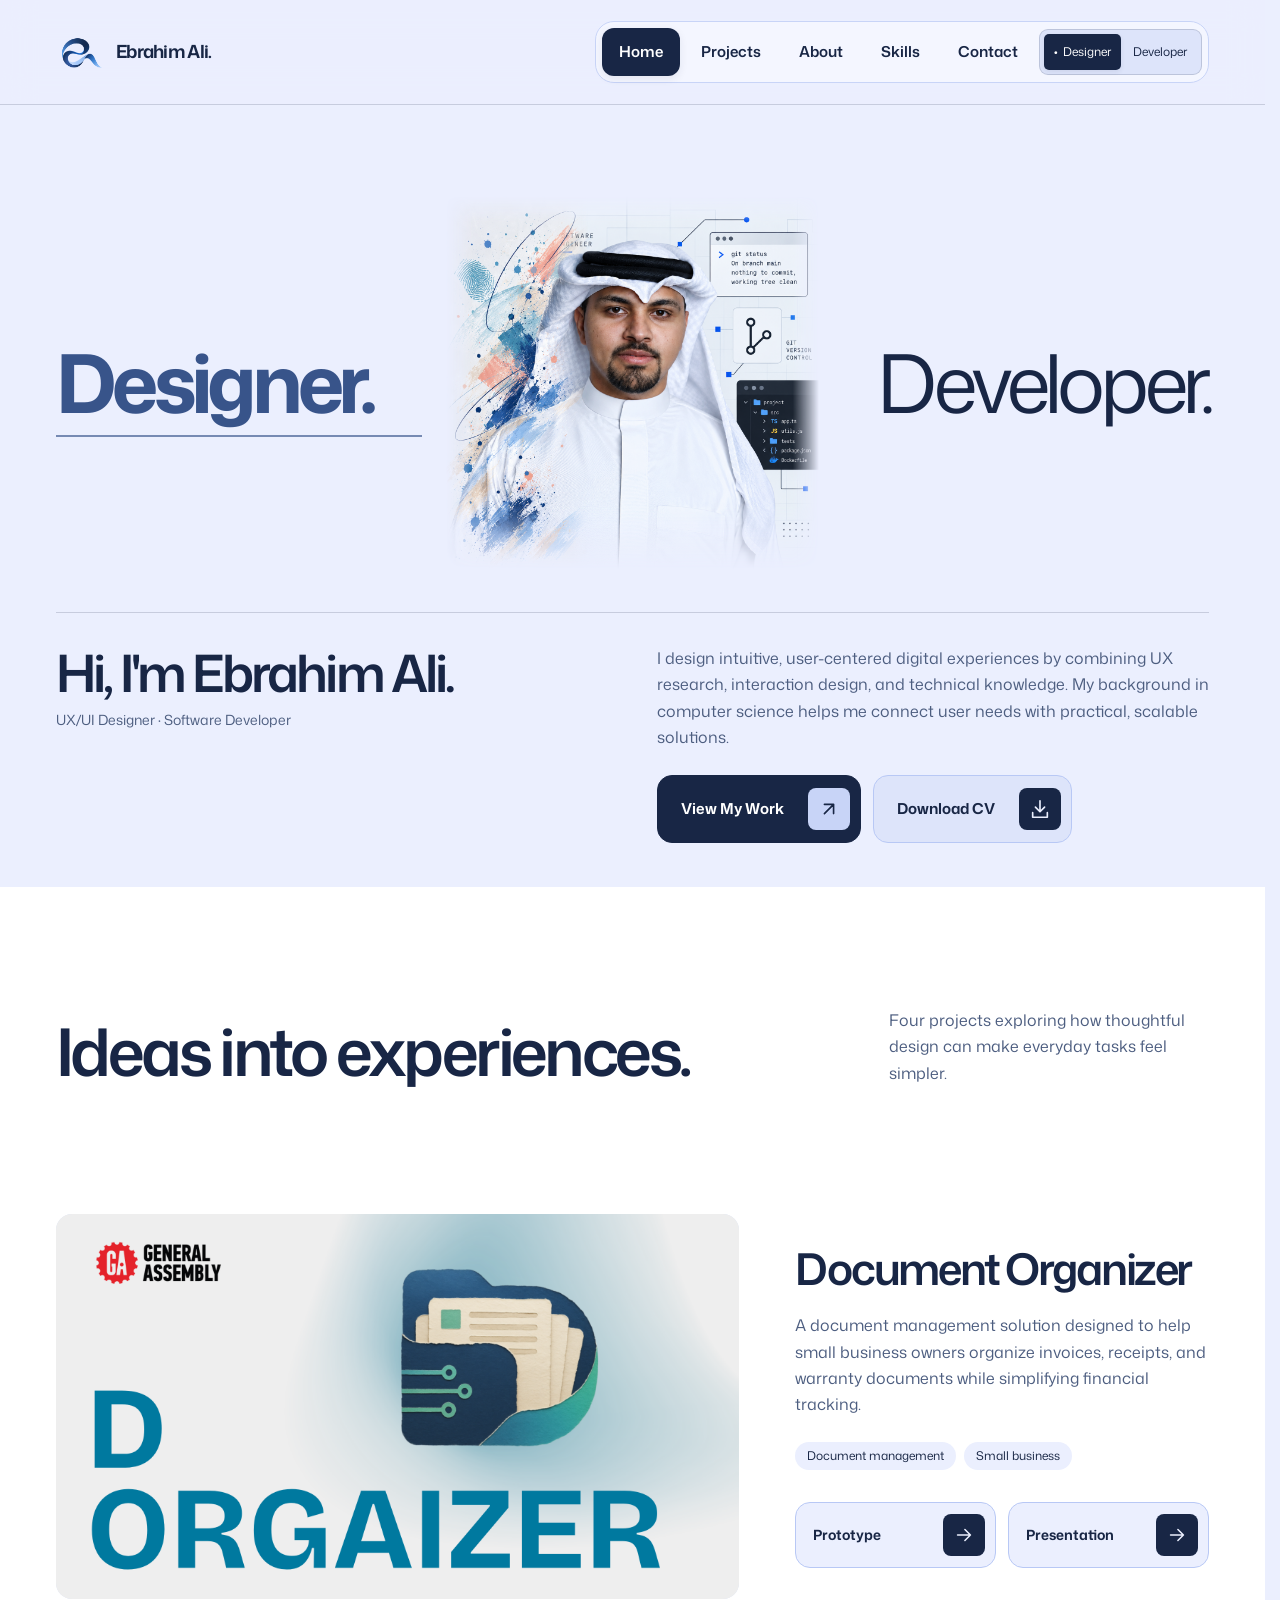
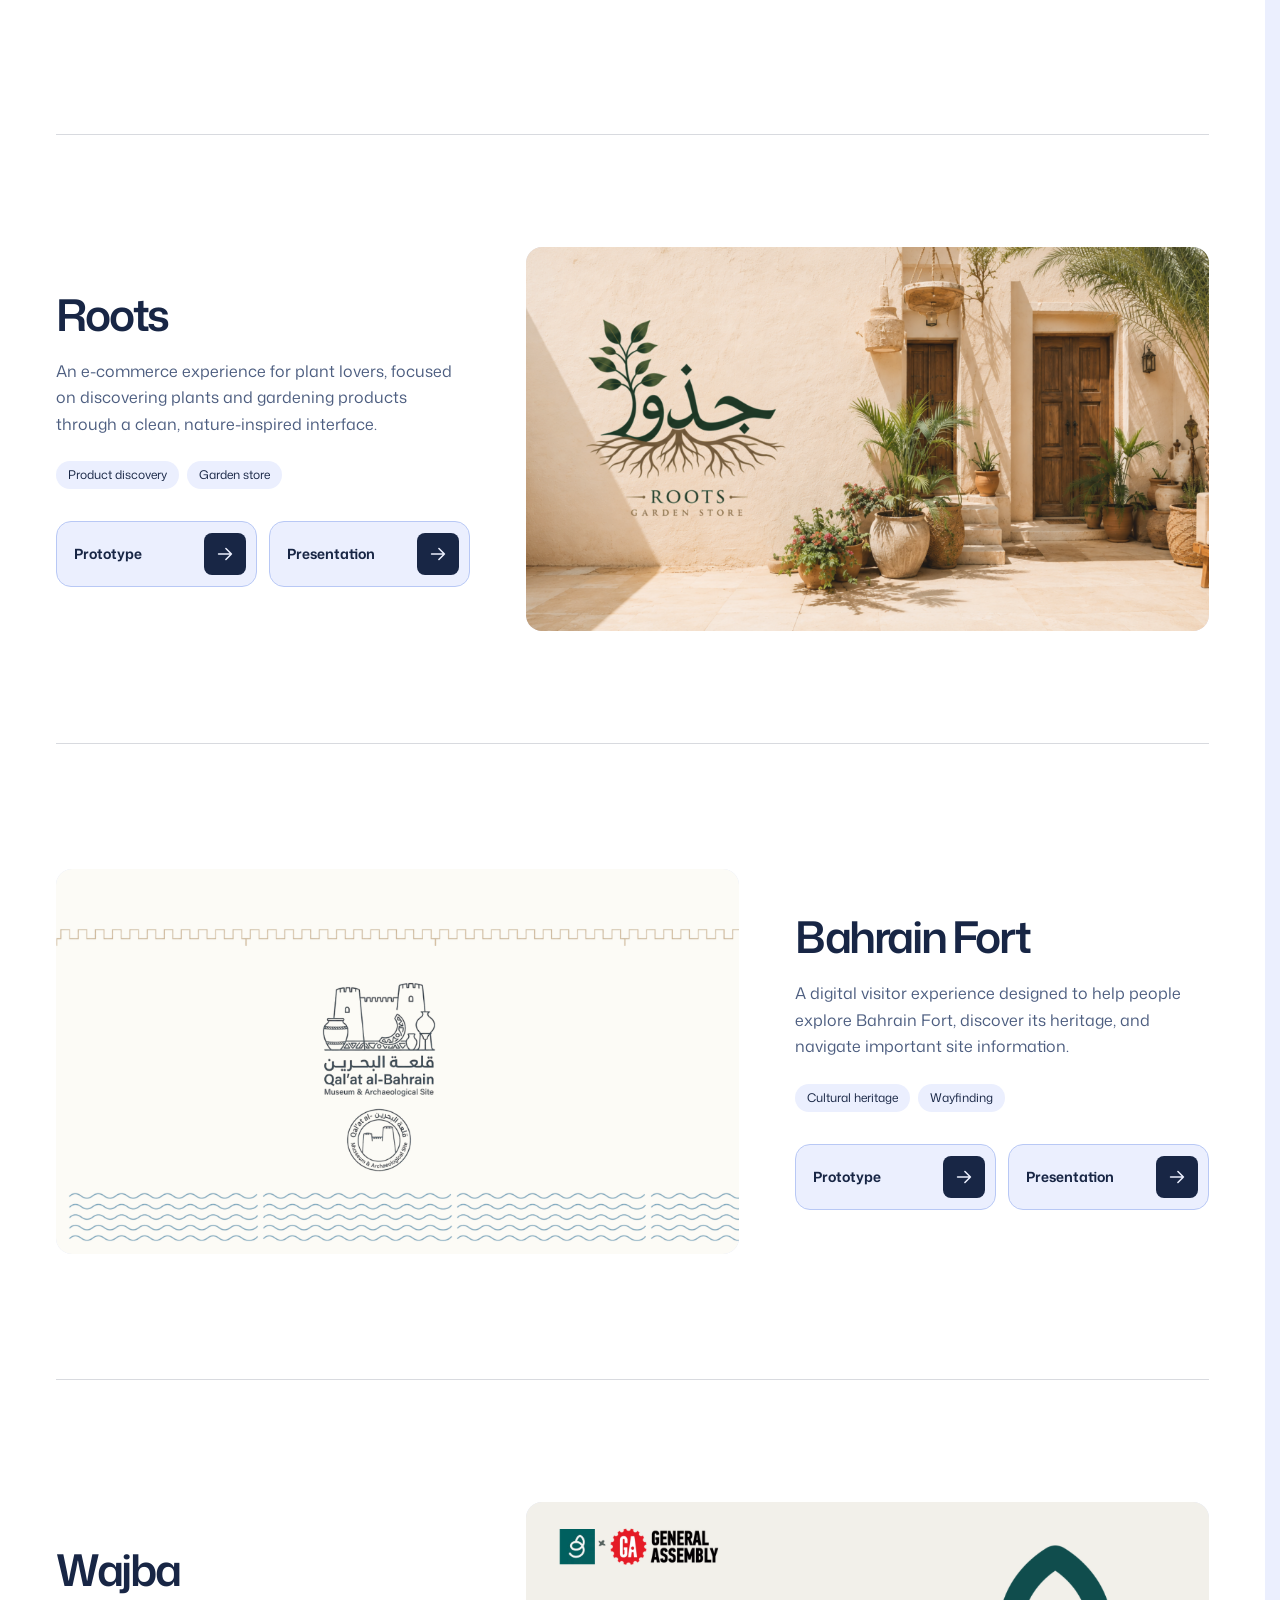
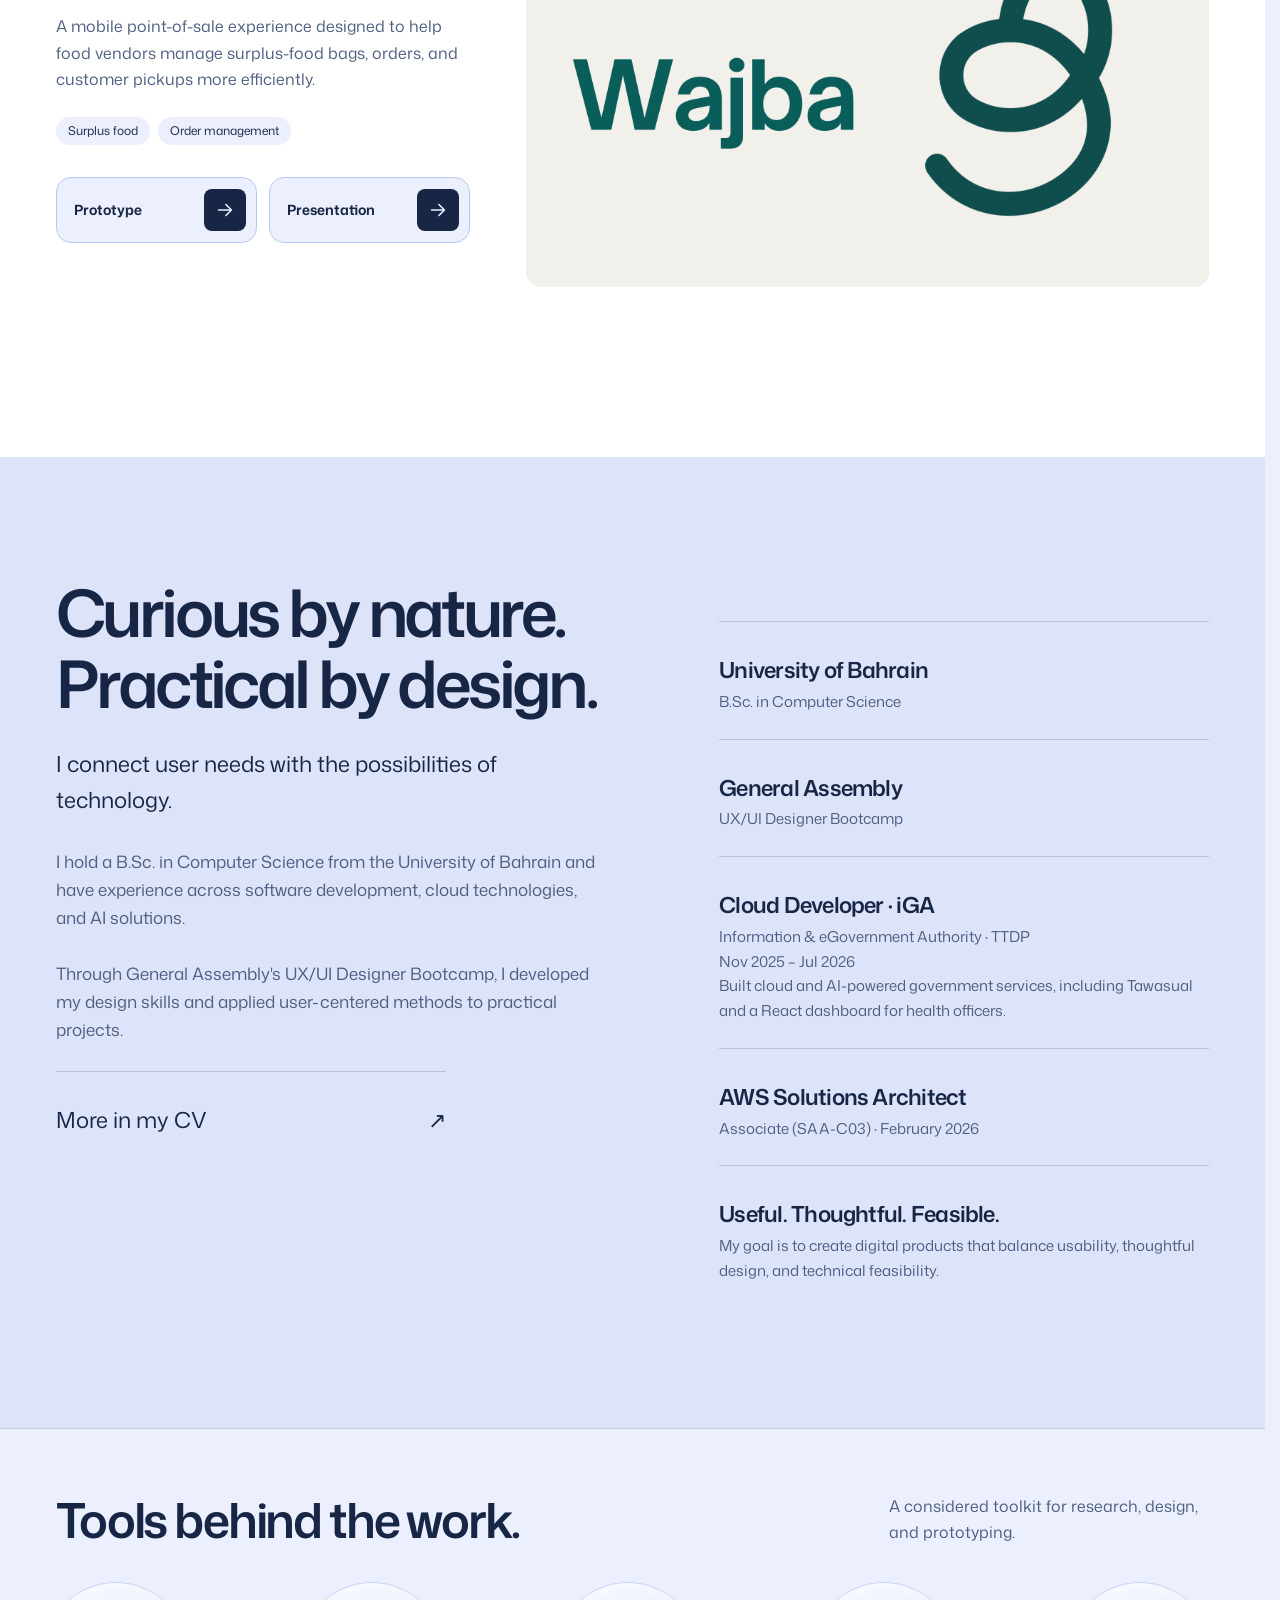
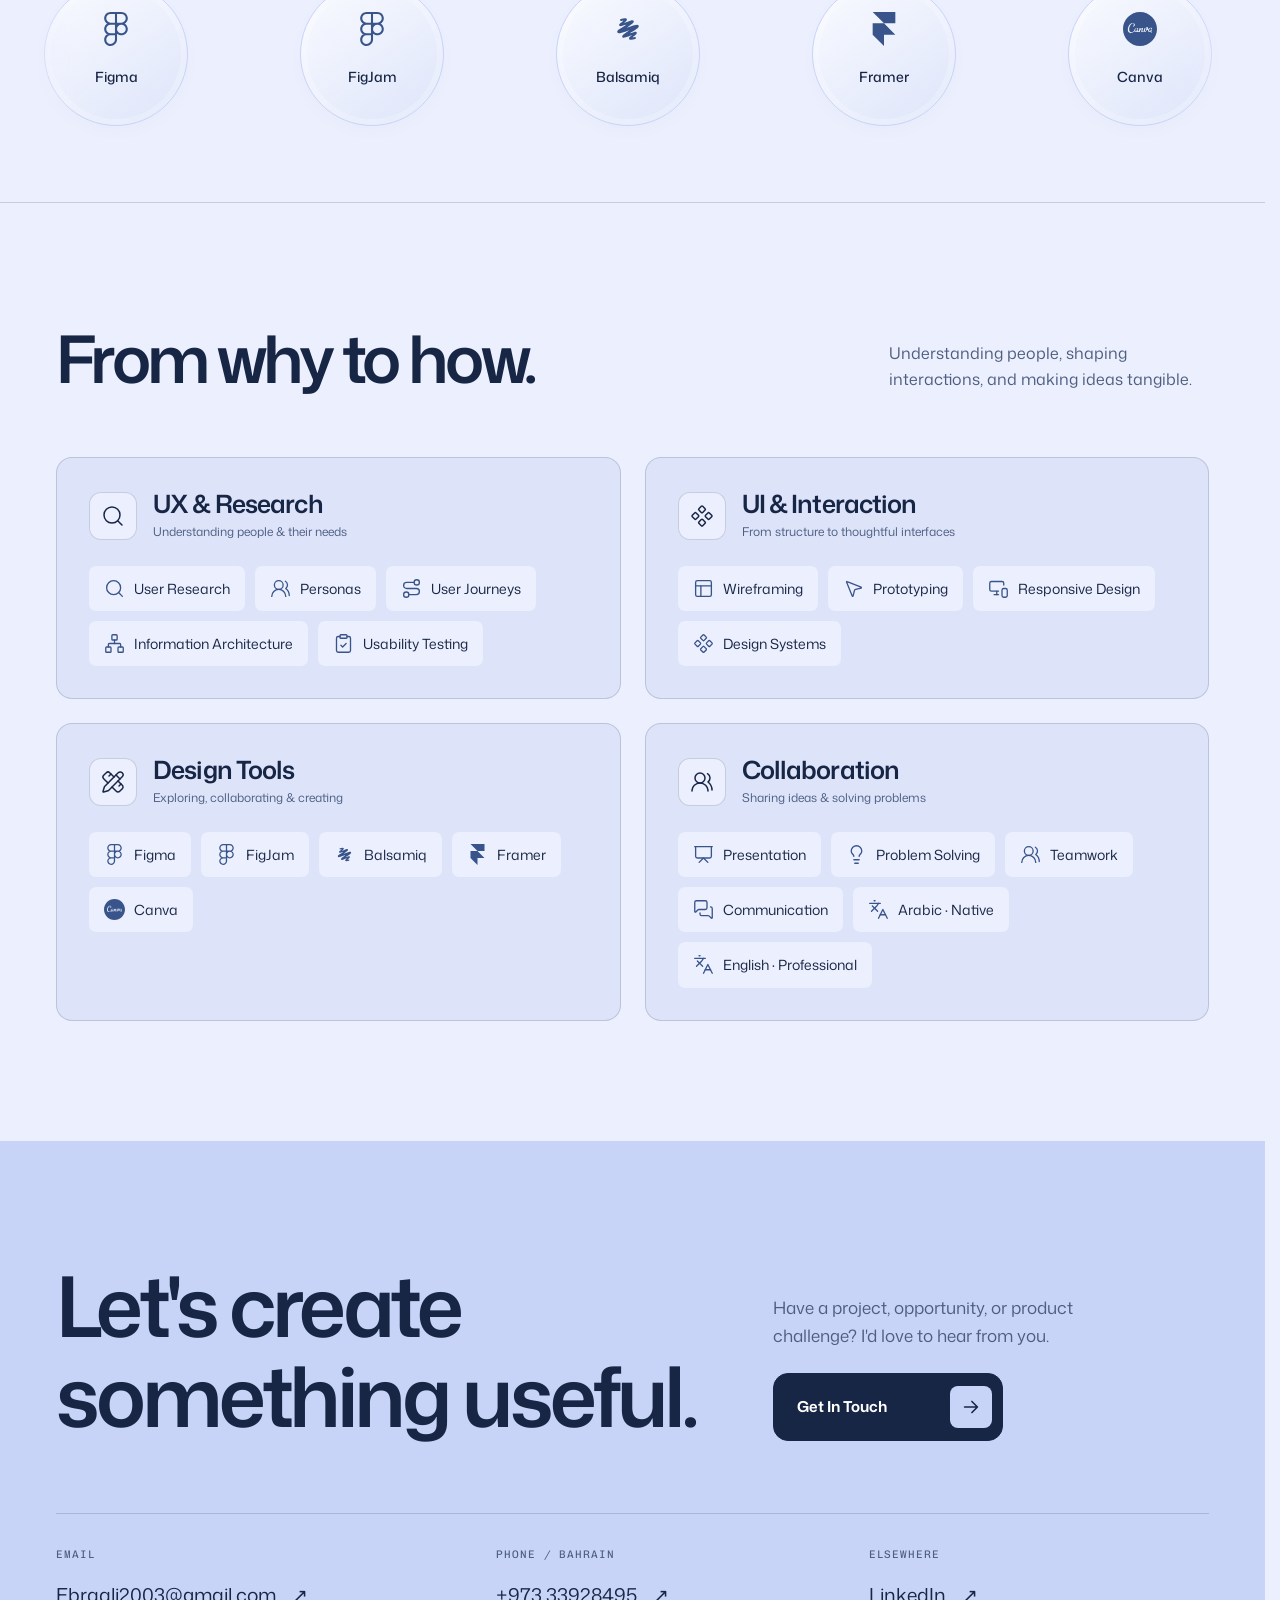
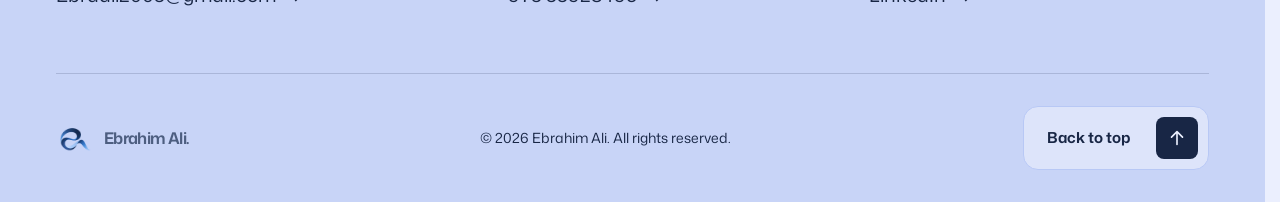
==== commit 37f03525: "Match supplied health project cover and publish updated resume" ====
--- a/index.html
+++ b/index.html
@@ -119,7 +119,7 @@
 <p><span data-hero-copy>I design intuitive, user-centered digital experiences by combining UX research, interaction design, and technical knowledge. My background in computer science helps me connect user needs with practical, scalable solutions.</span></p>
 <div class="actions">
 <a class="project-button cta-button cta-primary" href="#projects"><span class="project-button-face"><span class="project-button-label"><span>View My Work</span><span aria-hidden="true">View My Work</span></span><span class="project-button-arrow" aria-hidden="true"><svg viewBox="0 0 24 24" fill="none" stroke="currentColor" stroke-width="1.8" stroke-linecap="round" stroke-linejoin="round" aria-hidden="true"><path d="M7 7h10v10M7 17 17 7"/></svg><svg viewBox="0 0 24 24" fill="none" stroke="currentColor" stroke-width="1.8" stroke-linecap="round" stroke-linejoin="round" aria-hidden="true"><path d="M7 7h10v10M7 17 17 7"/></svg></span></span><span class="button-handles" aria-hidden="true"><i></i><i></i><i></i><i></i></span></a>
-<a class="project-button cta-button cta-secondary" data-cv-link href="./Ebrahim_Resume__UX_.pdf" download="Ebrahim_Resume__UX_.pdf"><span class="project-button-face"><span class="project-button-label"><span>Download CV</span><span aria-hidden="true">Download CV</span></span><span class="project-button-arrow" aria-hidden="true"><svg viewBox="0 0 24 24" fill="none" stroke="currentColor" stroke-width="1.8" stroke-linecap="round" stroke-linejoin="round" aria-hidden="true"><path d="M12 3v12m-5-5 5 5 5-5M4 16v5h16v-5"/></svg><svg viewBox="0 0 24 24" fill="none" stroke="currentColor" stroke-width="1.8" stroke-linecap="round" stroke-linejoin="round" aria-hidden="true"><path d="M12 3v12m-5-5 5 5 5-5M4 16v5h16v-5"/></svg></span></span><span class="button-handles" aria-hidden="true"><i></i><i></i><i></i><i></i></span></a>
+<a class="project-button cta-button cta-secondary" data-cv-link href="./Ebrahim_Resume__UX_.pdf?v=4cef671e90de" download="Ebrahim_Resume__UX_.pdf"><span class="project-button-face"><span class="project-button-label"><span>Download CV</span><span aria-hidden="true">Download CV</span></span><span class="project-button-arrow" aria-hidden="true"><svg viewBox="0 0 24 24" fill="none" stroke="currentColor" stroke-width="1.8" stroke-linecap="round" stroke-linejoin="round" aria-hidden="true"><path d="M12 3v12m-5-5 5 5 5-5M4 16v5h16v-5"/></svg><svg viewBox="0 0 24 24" fill="none" stroke="currentColor" stroke-width="1.8" stroke-linecap="round" stroke-linejoin="round" aria-hidden="true"><path d="M12 3v12m-5-5 5 5 5-5M4 16v5h16v-5"/></svg></span></span><span class="button-handles" aria-hidden="true"><i></i><i></i><i></i><i></i></span></a>
 </div>
 </div>
 </div>
@@ -205,7 +205,7 @@
 </article>
 </div>
 <div id="developer-projects" data-track-panel="developer" hidden>
-<article class="project" id="dev-health"><div class="project-media developer-media dev-health" role="img" aria-label="Health Signal Detection System project overview graphic"><div class="dev-cover-top"><span class="org-logo" data-org="MoH"><img src="logo-MoH.png" alt="MoH logo" loading="lazy"></span><span class="partner-logo"><img src="logo-iGA.png" alt="iGA logo" loading="lazy"></span></div><div class="dev-cover-main"><h3>Health Signal Detection System</h3><p>AI-Powered Epidemic Intelligence Platform</p></div></div><div class="project-info"><div class="project-meta"><span>Ministry of Health (MoH), Kingdom of Bahrain / iGA</span></div><h3>Health Signal Detection System</h3><p class="project-date mono">Feb 2026 – May 2026</p><p>A real-time health intelligence platform with a React dashboard for health officers, connecting health signals with AI-powered epidemic intelligence.</p><div class="project-tags"><span>React</span><span>Cloud & AI</span></div><div class="project-actions"><button class="project-button confidential-action" type="button" disabled aria-disabled="true" title="Link not added yet"><span class="project-button-face"><span class="project-button-label"><span>Presentation</span><span aria-hidden="true">Presentation</span></span><span class="project-button-arrow" aria-hidden="true"><svg viewBox="0 0 24 24" fill="none" stroke="currentColor" stroke-width="1.7" stroke-linecap="round" stroke-linejoin="round" aria-hidden="true"><path d="M5 12h14m-6-6 6 6-6 6"/></svg><svg viewBox="0 0 24 24" fill="none" stroke="currentColor" stroke-width="1.7" stroke-linecap="round" stroke-linejoin="round" aria-hidden="true"><path d="M5 12h14m-6-6 6 6-6 6"/></svg></span></span><span class="button-handles" aria-hidden="true"><i></i><i></i><i></i><i></i></span></button><button class="project-button confidential-action" type="button" disabled aria-disabled="true" title="Link not added yet"><span class="project-button-face"><span class="project-button-label"><span>Website</span><span aria-hidden="true">Website</span></span><span class="project-button-arrow" aria-hidden="true"><svg viewBox="0 0 24 24" fill="none" stroke="currentColor" stroke-width="1.7" stroke-linecap="round" stroke-linejoin="round" aria-hidden="true"><path d="M5 12h14m-6-6 6 6-6 6"/></svg><svg viewBox="0 0 24 24" fill="none" stroke="currentColor" stroke-width="1.7" stroke-linecap="round" stroke-linejoin="round" aria-hidden="true"><path d="M5 12h14m-6-6 6 6-6 6"/></svg></span></span><span class="button-handles" aria-hidden="true"><i></i><i></i><i></i><i></i></span></button></div><div class="project-confidential"><span class="confidential-badge">NDA protected</span><p>Presentation and application access are confidential under non-disclosure agreements.</p></div></div></article>
+<article class="project" id="dev-health"><div class="project-media developer-media dev-health" role="img" aria-label="Health Signal Detection System project overview graphic"><div class="dev-cover-top"><span class="org-logo" data-org="MoH"><img src="logo-MoH.png" alt="MoH logo" loading="lazy"></span><span class="partner-logo"><img src="logo-iGA.png" alt="iGA logo" loading="lazy"></span></div><div class="dev-cover-main"><span class="cover-reference-label">01 / DEVELOPMENT</span><h3>Health Signal Detection System</h3><p>AI-Powered Epidemic Intelligence Platform</p></div><div class="cover-reference-footer"><span>React / Cloud &amp; AI</span><span aria-hidden="true">↗</span></div></div><div class="project-info"><div class="project-meta"><span>Ministry of Health (MoH), Kingdom of Bahrain / iGA</span></div><h3>Health Signal Detection System</h3><p class="project-date mono">Feb 2026 – May 2026</p><p>A real-time health intelligence platform with a React dashboard for health officers, connecting health signals with AI-powered epidemic intelligence.</p><div class="project-tags"><span>React</span><span>Cloud & AI</span></div><div class="project-actions"><button class="project-button confidential-action" type="button" disabled aria-disabled="true" title="Link not added yet"><span class="project-button-face"><span class="project-button-label"><span>Presentation</span><span aria-hidden="true">Presentation</span></span><span class="project-button-arrow" aria-hidden="true"><svg viewBox="0 0 24 24" fill="none" stroke="currentColor" stroke-width="1.7" stroke-linecap="round" stroke-linejoin="round" aria-hidden="true"><path d="M5 12h14m-6-6 6 6-6 6"/></svg><svg viewBox="0 0 24 24" fill="none" stroke="currentColor" stroke-width="1.7" stroke-linecap="round" stroke-linejoin="round" aria-hidden="true"><path d="M5 12h14m-6-6 6 6-6 6"/></svg></span></span><span class="button-handles" aria-hidden="true"><i></i><i></i><i></i><i></i></span></button><button class="project-button confidential-action" type="button" disabled aria-disabled="true" title="Link not added yet"><span class="project-button-face"><span class="project-button-label"><span>Website</span><span aria-hidden="true">Website</span></span><span class="project-button-arrow" aria-hidden="true"><svg viewBox="0 0 24 24" fill="none" stroke="currentColor" stroke-width="1.7" stroke-linecap="round" stroke-linejoin="round" aria-hidden="true"><path d="M5 12h14m-6-6 6 6-6 6"/></svg><svg viewBox="0 0 24 24" fill="none" stroke="currentColor" stroke-width="1.7" stroke-linecap="round" stroke-linejoin="round" aria-hidden="true"><path d="M5 12h14m-6-6 6 6-6 6"/></svg></span></span><span class="button-handles" aria-hidden="true"><i></i><i></i><i></i><i></i></span></button></div><div class="project-confidential"><span class="confidential-badge">NDA protected</span><p>Presentation and application access are confidential under non-disclosure agreements.</p></div></div></article>
 <article class="project" id="dev-tawasual"><div class="project-media developer-media dev-tawasual" role="img" aria-label="Tawasual project overview graphic"><div class="dev-cover-top"><span class="org-logo" data-org="iGA"><img src="logo-iGA.png" alt="iGA logo" loading="lazy"></span></div><div class="dev-cover-main"><h3>Tawasual</h3><p>AI-Powered Citizen Communication & Complaint Hub</p></div></div><div class="project-info"><div class="project-meta"><span>Information &amp; eGovernment Authority (iGA) · National Training / Bahrain</span></div><h3>Tawasual</h3><p class="project-date mono">Nov 2025 – Jul 2026</p><p>An AI-powered platform to analyze, classify, and respond to citizen inquiries and complaints using Amazon Bedrock and scalable AWS services.</p><div class="project-tags"><span>Amazon Bedrock</span><span>AWS</span></div><div class="project-actions"><button class="project-button confidential-action" type="button" disabled aria-disabled="true" title="Link not added yet"><span class="project-button-face"><span class="project-button-label"><span>Presentation</span><span aria-hidden="true">Presentation</span></span><span class="project-button-arrow" aria-hidden="true"><svg viewBox="0 0 24 24" fill="none" stroke="currentColor" stroke-width="1.7" stroke-linecap="round" stroke-linejoin="round" aria-hidden="true"><path d="M5 12h14m-6-6 6 6-6 6"/></svg><svg viewBox="0 0 24 24" fill="none" stroke="currentColor" stroke-width="1.7" stroke-linecap="round" stroke-linejoin="round" aria-hidden="true"><path d="M5 12h14m-6-6 6 6-6 6"/></svg></span></span><span class="button-handles" aria-hidden="true"><i></i><i></i><i></i><i></i></span></button><button class="project-button confidential-action" type="button" disabled aria-disabled="true" title="Link not added yet"><span class="project-button-face"><span class="project-button-label"><span>Website</span><span aria-hidden="true">Website</span></span><span class="project-button-arrow" aria-hidden="true"><svg viewBox="0 0 24 24" fill="none" stroke="currentColor" stroke-width="1.7" stroke-linecap="round" stroke-linejoin="round" aria-hidden="true"><path d="M5 12h14m-6-6 6 6-6 6"/></svg><svg viewBox="0 0 24 24" fill="none" stroke="currentColor" stroke-width="1.7" stroke-linecap="round" stroke-linejoin="round" aria-hidden="true"><path d="M5 12h14m-6-6 6 6-6 6"/></svg></span></span><span class="button-handles" aria-hidden="true"><i></i><i></i><i></i><i></i></span></button></div><div class="project-confidential"><span class="confidential-badge">NDA protected</span><p>Presentation and application access are confidential under non-disclosure agreements.</p></div></div></article>
 <article class="project" id="dev-taqyeem"><div class="project-media developer-media dev-taqyeem" role="img" aria-label="TaqyeemPro project overview graphic"><div class="dev-cover-top"><span class="org-logo" data-org="BQA"><img src="logo-BQA.png" alt="BQA logo" loading="lazy"></span></div><div class="dev-cover-main"><h3>TaqyeemPro</h3><p>AI-Powered Student Evaluation System</p></div></div><div class="project-info"><div class="project-meta"><span>Graduation Project / Education &amp; Training Quality Authority (BQA)</span></div><h3>TaqyeemPro</h3><p class="project-date mono">Jan 2025 – Jun 2025</p><p>A cloud-native student evaluation system with teacher and administrator dashboards, developed as a graduation project at the AWS Cloud Innovation Center.</p><div class="project-tags"><span>Student evaluation</span><span>Cloud-native</span></div><div class="project-actions"><button class="project-button confidential-action" type="button" disabled aria-disabled="true" title="Link not added yet"><span class="project-button-face"><span class="project-button-label"><span>Presentation</span><span aria-hidden="true">Presentation</span></span><span class="project-button-arrow" aria-hidden="true"><svg viewBox="0 0 24 24" fill="none" stroke="currentColor" stroke-width="1.7" stroke-linecap="round" stroke-linejoin="round" aria-hidden="true"><path d="M5 12h14m-6-6 6 6-6 6"/></svg><svg viewBox="0 0 24 24" fill="none" stroke="currentColor" stroke-width="1.7" stroke-linecap="round" stroke-linejoin="round" aria-hidden="true"><path d="M5 12h14m-6-6 6 6-6 6"/></svg></span></span><span class="button-handles" aria-hidden="true"><i></i><i></i><i></i><i></i></span></button><button class="project-button confidential-action" type="button" disabled aria-disabled="true" title="Link not added yet"><span class="project-button-face"><span class="project-button-label"><span>Website</span><span aria-hidden="true">Website</span></span><span class="project-button-arrow" aria-hidden="true"><svg viewBox="0 0 24 24" fill="none" stroke="currentColor" stroke-width="1.7" stroke-linecap="round" stroke-linejoin="round" aria-hidden="true"><path d="M5 12h14m-6-6 6 6-6 6"/></svg><svg viewBox="0 0 24 24" fill="none" stroke="currentColor" stroke-width="1.7" stroke-linecap="round" stroke-linejoin="round" aria-hidden="true"><path d="M5 12h14m-6-6 6 6-6 6"/></svg></span></span><span class="button-handles" aria-hidden="true"><i></i><i></i><i></i><i></i></span></button></div><div class="project-confidential"><span class="confidential-badge">NDA protected</span><p>Presentation and application access are confidential under non-disclosure agreements.</p></div></div></article>
 <article class="project" id="dev-library"><div class="project-media developer-media dev-library" role="img" aria-label="UOB Online Library Management System project overview graphic"><div class="dev-cover-top"><span class="org-logo" data-org="UOB"><img src="logo-UOB.png" alt="UOB logo" loading="lazy"></span></div><div class="dev-cover-main"><h3>UOB Online Library Management System</h3><p>Web-based Library Management System</p></div></div><div class="project-info"><div class="project-meta"><span>University of Bahrain Project</span></div><h3>UOB Online Library Management System</h3><p class="project-date mono">Sep 2023 – May 2024</p><p>A web-based library management system built using the Laravel framework.</p><div class="project-tags"><span>Laravel</span><span>Web development</span></div><div class="project-actions"><button class="project-button confidential-action" type="button" disabled aria-disabled="true" title="Link not added yet"><span class="project-button-face"><span class="project-button-label"><span>Presentation</span><span aria-hidden="true">Presentation</span></span><span class="project-button-arrow" aria-hidden="true"><svg viewBox="0 0 24 24" fill="none" stroke="currentColor" stroke-width="1.7" stroke-linecap="round" stroke-linejoin="round" aria-hidden="true"><path d="M5 12h14m-6-6 6 6-6 6"/></svg><svg viewBox="0 0 24 24" fill="none" stroke="currentColor" stroke-width="1.7" stroke-linecap="round" stroke-linejoin="round" aria-hidden="true"><path d="M5 12h14m-6-6 6 6-6 6"/></svg></span></span><span class="button-handles" aria-hidden="true"><i></i><i></i><i></i><i></i></span></button><button class="project-button confidential-action" type="button" disabled aria-disabled="true" title="Link not added yet"><span class="project-button-face"><span class="project-button-label"><span>Website</span><span aria-hidden="true">Website</span></span><span class="project-button-arrow" aria-hidden="true"><svg viewBox="0 0 24 24" fill="none" stroke="currentColor" stroke-width="1.7" stroke-linecap="round" stroke-linejoin="round" aria-hidden="true"><path d="M5 12h14m-6-6 6 6-6 6"/></svg><svg viewBox="0 0 24 24" fill="none" stroke="currentColor" stroke-width="1.7" stroke-linecap="round" stroke-linejoin="round" aria-hidden="true"><path d="M5 12h14m-6-6 6 6-6 6"/></svg></span></span><span class="button-handles" aria-hidden="true"><i></i><i></i><i></i><i></i></span></button></div><div class="project-confidential"><span class="confidential-badge">NDA protected</span><p>Presentation and application access are confidential under non-disclosure agreements.</p></div></div></article>
@@ -219,7 +219,7 @@
 <p class="large">I connect user needs with the possibilities of technology.</p>
 <p>I hold a B.Sc. in Computer Science from the University of Bahrain and have experience across software development, cloud technologies, and AI solutions.</p>
 <p>Through General Assembly's UX/UI Designer Bootcamp, I developed my design skills and applied user-centered methods to practical projects.</p>
-<div class="cv-contact"><a data-cv-link href="./Ebrahim_Resume__UX_.pdf" download="Ebrahim_Resume__UX_.pdf">More in my CV <span aria-hidden="true">↗</span></a></div>
+<div class="cv-contact"><a data-cv-link href="./Ebrahim_Resume__UX_.pdf?v=4cef671e90de" download="Ebrahim_Resume__UX_.pdf">More in my CV <span aria-hidden="true">↗</span></a></div>
 </div>
 <div class="about-details">
 <div class="detail">
--- a/styles.css
+++ b/styles.css
@@ -1255,3 +1255,35 @@
 }
 @media(prefers-reduced-motion:reduce){.tool-chip:hover svg{transform:none}}
 .sr-only{min-height:0!important;max-height:1px!important}
+
+/* Track selection changes content, never the page geometry. */
+html{scrollbar-gutter:stable}
+main{overflow-anchor:none}
+.hero-stage{grid-template-columns:minmax(0,1fr) minmax(0,1.02fr) minmax(0,1fr)}
+.hero-stage .discipline{min-width:0}
+.hero-stage .discipline h2{width:100%;font-size:clamp(48px,6.3vw,100px)}
+.hero-stage .role-switch{width:100%}
+.project.reveal-enter,.skill-group.reveal-enter{animation:none}
+.portfolio-layout-measure{position:fixed;left:-100000px;top:0;visibility:hidden;pointer-events:none;contain:layout style;z-index:-1}
+.portfolio-layout-measure *{animation:none!important;transition:none!important}
+.developer-media{display:grid;place-items:center}
+.dev-cover-top{position:absolute;top:28px;left:28px;right:28px}
+.dev-cover-main{width:100%;max-width:88%;padding:0;text-align:center;align-self:center;justify-self:center}
+.dev-cover-main h3{margin:0 0 12px}
+.dev-cover-main p{margin:0 auto;max-width:40ch}
+@media(min-width:768px) and (max-width:1100px){.hero-stage{grid-template-columns:minmax(0,1fr) minmax(0,1.15fr) minmax(0,1fr)}.hero-stage .discipline h2{font-size:clamp(40px,5.8vw,66px)}.dev-cover-top{top:20px;left:20px;right:20px}}
+@media(max-width:767px){.hero-stage{grid-template-columns:minmax(0,1fr) minmax(0,1fr)}.hero-stage .discipline h2{font-size:clamp(30px,7.7vw,48px)}.dev-cover-top{top:14px;left:18px;right:18px}.dev-cover-top .org-logo,.dev-cover-top .partner-logo{height:22px}.dev-cover-main{max-width:88%;padding:0}.dev-cover-main h3{font-size:clamp(18px,5vw,28px);margin-bottom:8px}.dev-cover-main p{font-size:10px}}
+.project{grid-template-columns:minmax(0,1.65fr) minmax(0,1fr)}
+.project:nth-child(even){grid-template-columns:minmax(0,1fr) minmax(0,1.65fr)}
+.project-info{min-width:0}
+@media(min-width:768px) and (max-width:1100px){.project{grid-template-columns:minmax(0,1.35fr) minmax(0,1fr)}.project:nth-child(even){grid-template-columns:minmax(0,1fr) minmax(0,1.35fr)}}
+@media(max-width:767px){.project,.project:nth-child(even){grid-template-columns:minmax(0,1fr)}}
+
+/* Health project cover wording and arrangement supplied in the final reference. */
+.dev-health .dev-cover-main{text-align:left;max-width:none;width:100%}
+.dev-health .dev-cover-main p{margin-inline:0;max-width:none}
+.cover-reference-label{display:block;font:400 11px/1.5 'Chivo Mono',monospace;color:var(--ink-soft);letter-spacing:.06em;margin-bottom:16px}
+.cover-reference-footer{position:absolute;left:28px;right:28px;bottom:24px;display:flex;align-items:center;justify-content:space-between;gap:16px;border-top:1px solid var(--line);padding-top:16px;font:400 12px/1.5 'Chivo Mono',monospace;color:var(--ink-soft)}
+.cover-reference-footer>span:last-child{font:24px/1 Arial}
+@media(max-width:1100px) and (min-width:768px){.cover-reference-footer{left:20px;right:20px;bottom:16px;padding-top:10px}.cover-reference-label{font-size:9px;margin-bottom:10px}.cover-reference-footer{font-size:10px}}
+@media(max-width:767px){.cover-reference-label{font-size:8px;margin-bottom:6px}.cover-reference-footer{left:18px;right:18px;bottom:10px;padding-top:7px;font-size:9px}.cover-reference-footer>span:last-child{font-size:18px}}
--- a/styles.css
+++ b/styles.css
@@ -1255,3 +1255,35 @@
 }
 @media(prefers-reduced-motion:reduce){.tool-chip:hover svg{transform:none}}
 .sr-only{min-height:0!important;max-height:1px!important}
+
+/* Track selection changes content, never the page geometry. */
+html{scrollbar-gutter:stable}
+main{overflow-anchor:none}
+.hero-stage{grid-template-columns:minmax(0,1fr) minmax(0,1.02fr) minmax(0,1fr)}
+.hero-stage .discipline{min-width:0}
+.hero-stage .discipline h2{width:100%;font-size:clamp(48px,6.3vw,100px)}
+.hero-stage .role-switch{width:100%}
+.project.reveal-enter,.skill-group.reveal-enter{animation:none}
+.portfolio-layout-measure{position:fixed;left:-100000px;top:0;visibility:hidden;pointer-events:none;contain:layout style;z-index:-1}
+.portfolio-layout-measure *{animation:none!important;transition:none!important}
+.developer-media{display:grid;place-items:center}
+.dev-cover-top{position:absolute;top:28px;left:28px;right:28px}
+.dev-cover-main{width:100%;max-width:88%;padding:0;text-align:center;align-self:center;justify-self:center}
+.dev-cover-main h3{margin:0 0 12px}
+.dev-cover-main p{margin:0 auto;max-width:40ch}
+@media(min-width:768px) and (max-width:1100px){.hero-stage{grid-template-columns:minmax(0,1fr) minmax(0,1.15fr) minmax(0,1fr)}.hero-stage .discipline h2{font-size:clamp(40px,5.8vw,66px)}.dev-cover-top{top:20px;left:20px;right:20px}}
+@media(max-width:767px){.hero-stage{grid-template-columns:minmax(0,1fr) minmax(0,1fr)}.hero-stage .discipline h2{font-size:clamp(30px,7.7vw,48px)}.dev-cover-top{top:14px;left:18px;right:18px}.dev-cover-top .org-logo,.dev-cover-top .partner-logo{height:22px}.dev-cover-main{max-width:88%;padding:0}.dev-cover-main h3{font-size:clamp(18px,5vw,28px);margin-bottom:8px}.dev-cover-main p{font-size:10px}}
+.project{grid-template-columns:minmax(0,1.65fr) minmax(0,1fr)}
+.project:nth-child(even){grid-template-columns:minmax(0,1fr) minmax(0,1.65fr)}
+.project-info{min-width:0}
+@media(min-width:768px) and (max-width:1100px){.project{grid-template-columns:minmax(0,1.35fr) minmax(0,1fr)}.project:nth-child(even){grid-template-columns:minmax(0,1fr) minmax(0,1.35fr)}}
+@media(max-width:767px){.project,.project:nth-child(even){grid-template-columns:minmax(0,1fr)}}
+
+/* Health project cover wording and arrangement supplied in the final reference. */
+.dev-health .dev-cover-main{text-align:left;max-width:none;width:100%}
+.dev-health .dev-cover-main p{margin-inline:0;max-width:none}
+.cover-reference-label{display:block;font:400 11px/1.5 'Chivo Mono',monospace;color:var(--ink-soft);letter-spacing:.06em;margin-bottom:16px}
+.cover-reference-footer{position:absolute;left:28px;right:28px;bottom:24px;display:flex;align-items:center;justify-content:space-between;gap:16px;border-top:1px solid var(--line);padding-top:16px;font:400 12px/1.5 'Chivo Mono',monospace;color:var(--ink-soft)}
+.cover-reference-footer>span:last-child{font:24px/1 Arial}
+@media(max-width:1100px) and (min-width:768px){.cover-reference-footer{left:20px;right:20px;bottom:16px;padding-top:10px}.cover-reference-label{font-size:9px;margin-bottom:10px}.cover-reference-footer{font-size:10px}}
+@media(max-width:767px){.cover-reference-label{font-size:8px;margin-bottom:6px}.cover-reference-footer{left:18px;right:18px;bottom:10px;padding-top:7px;font-size:9px}.cover-reference-footer>span:last-child{font-size:18px}}
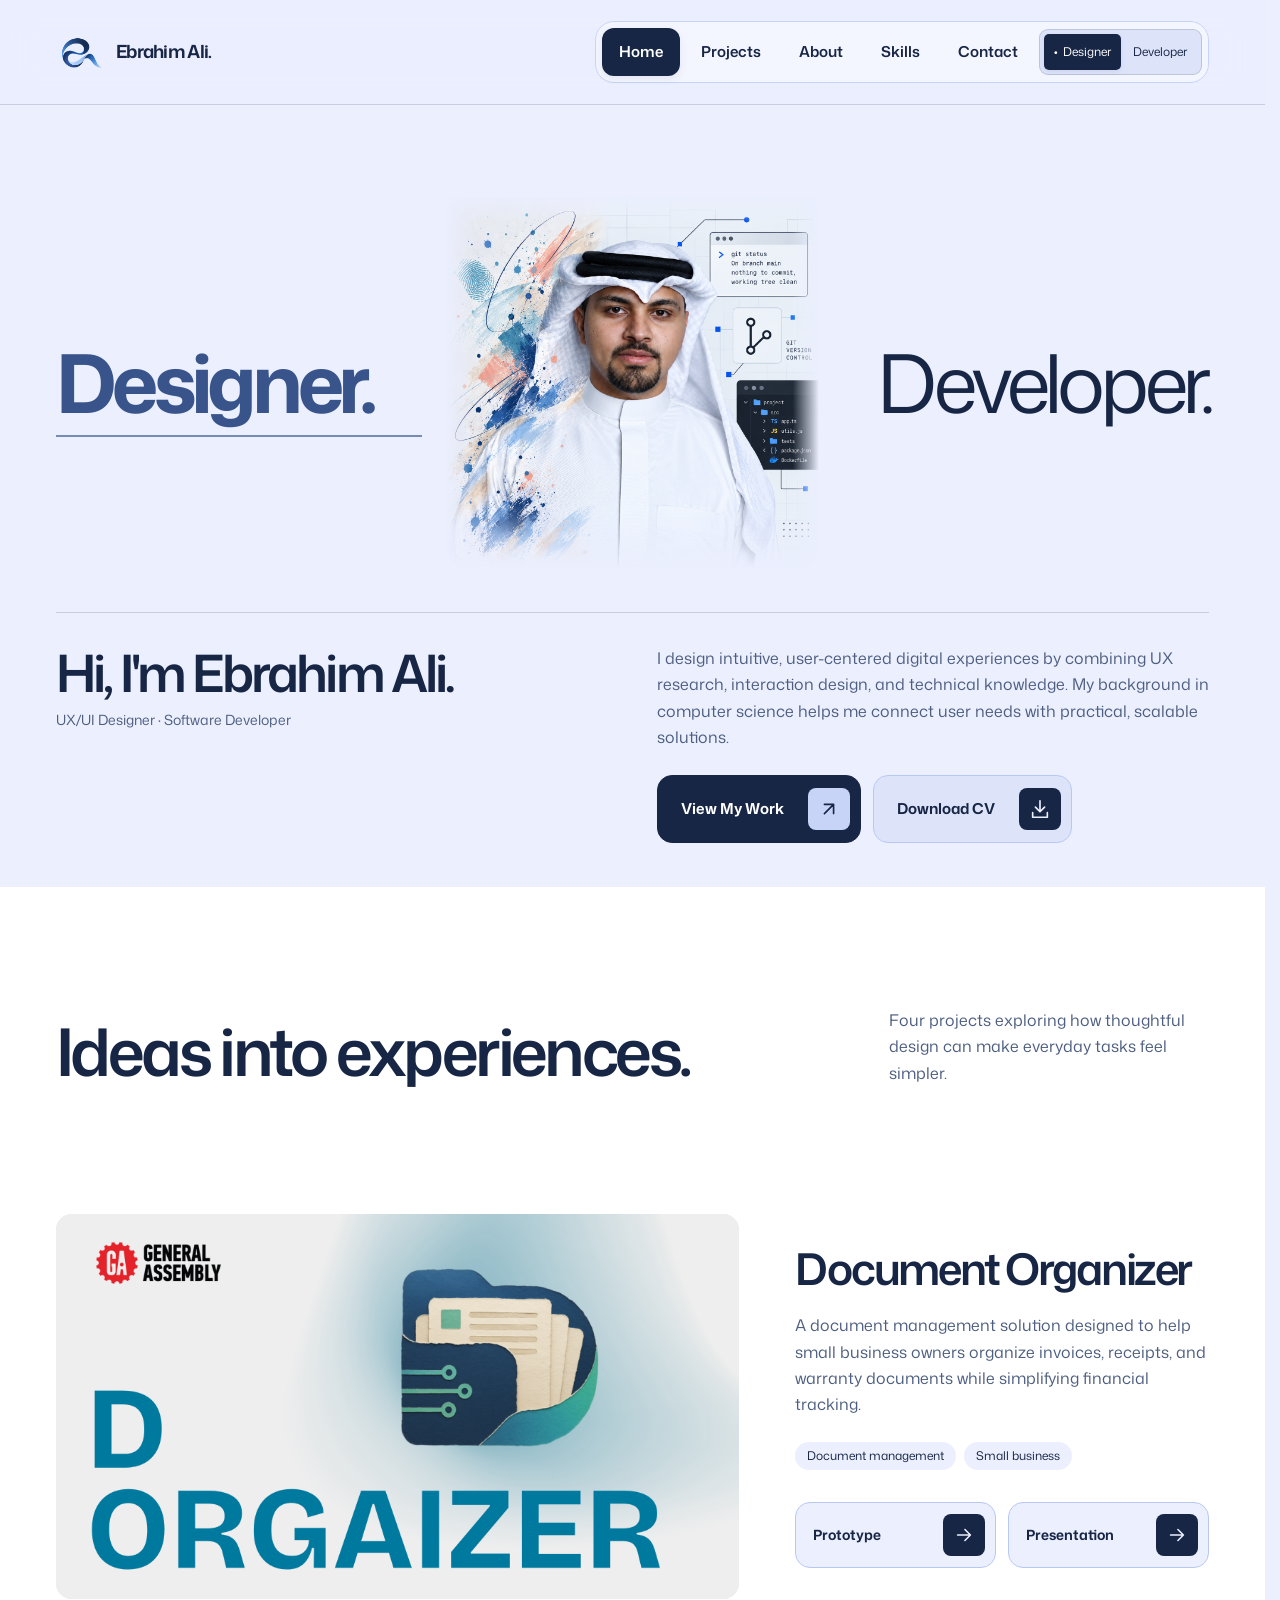
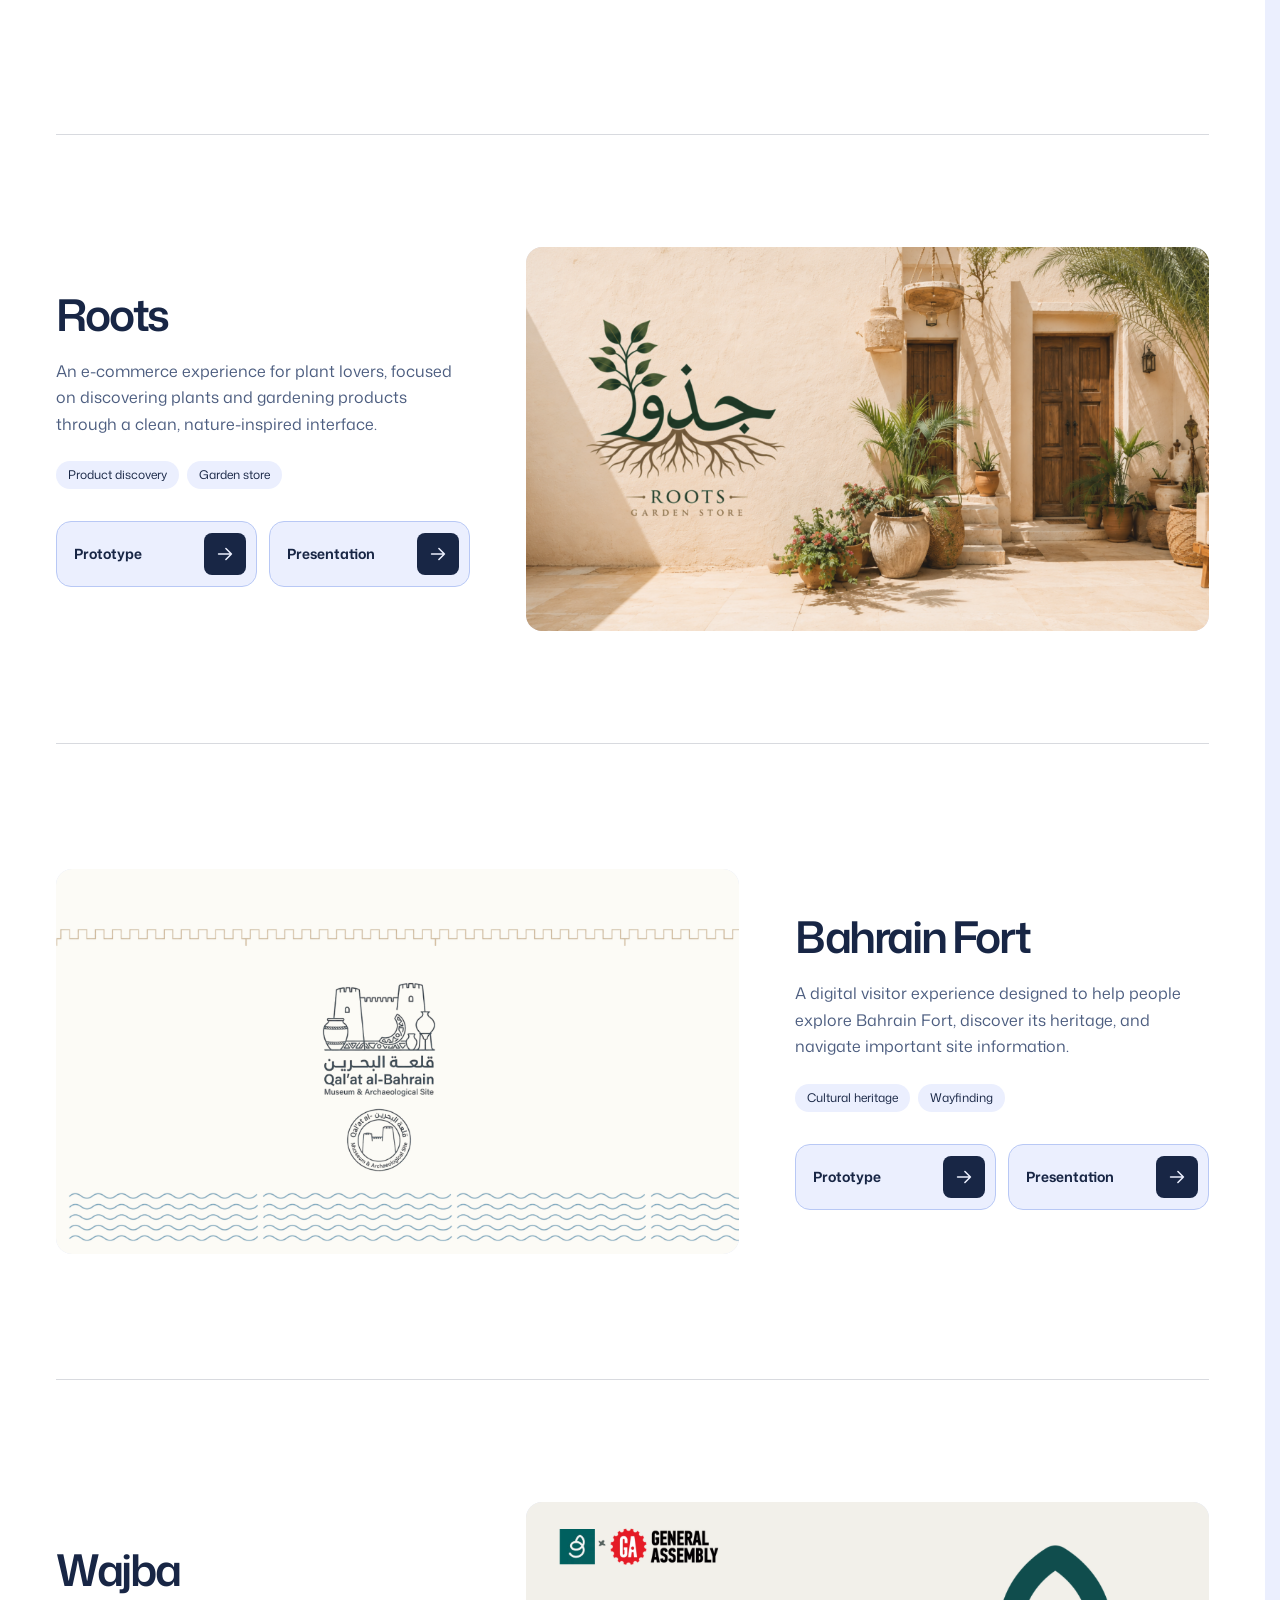
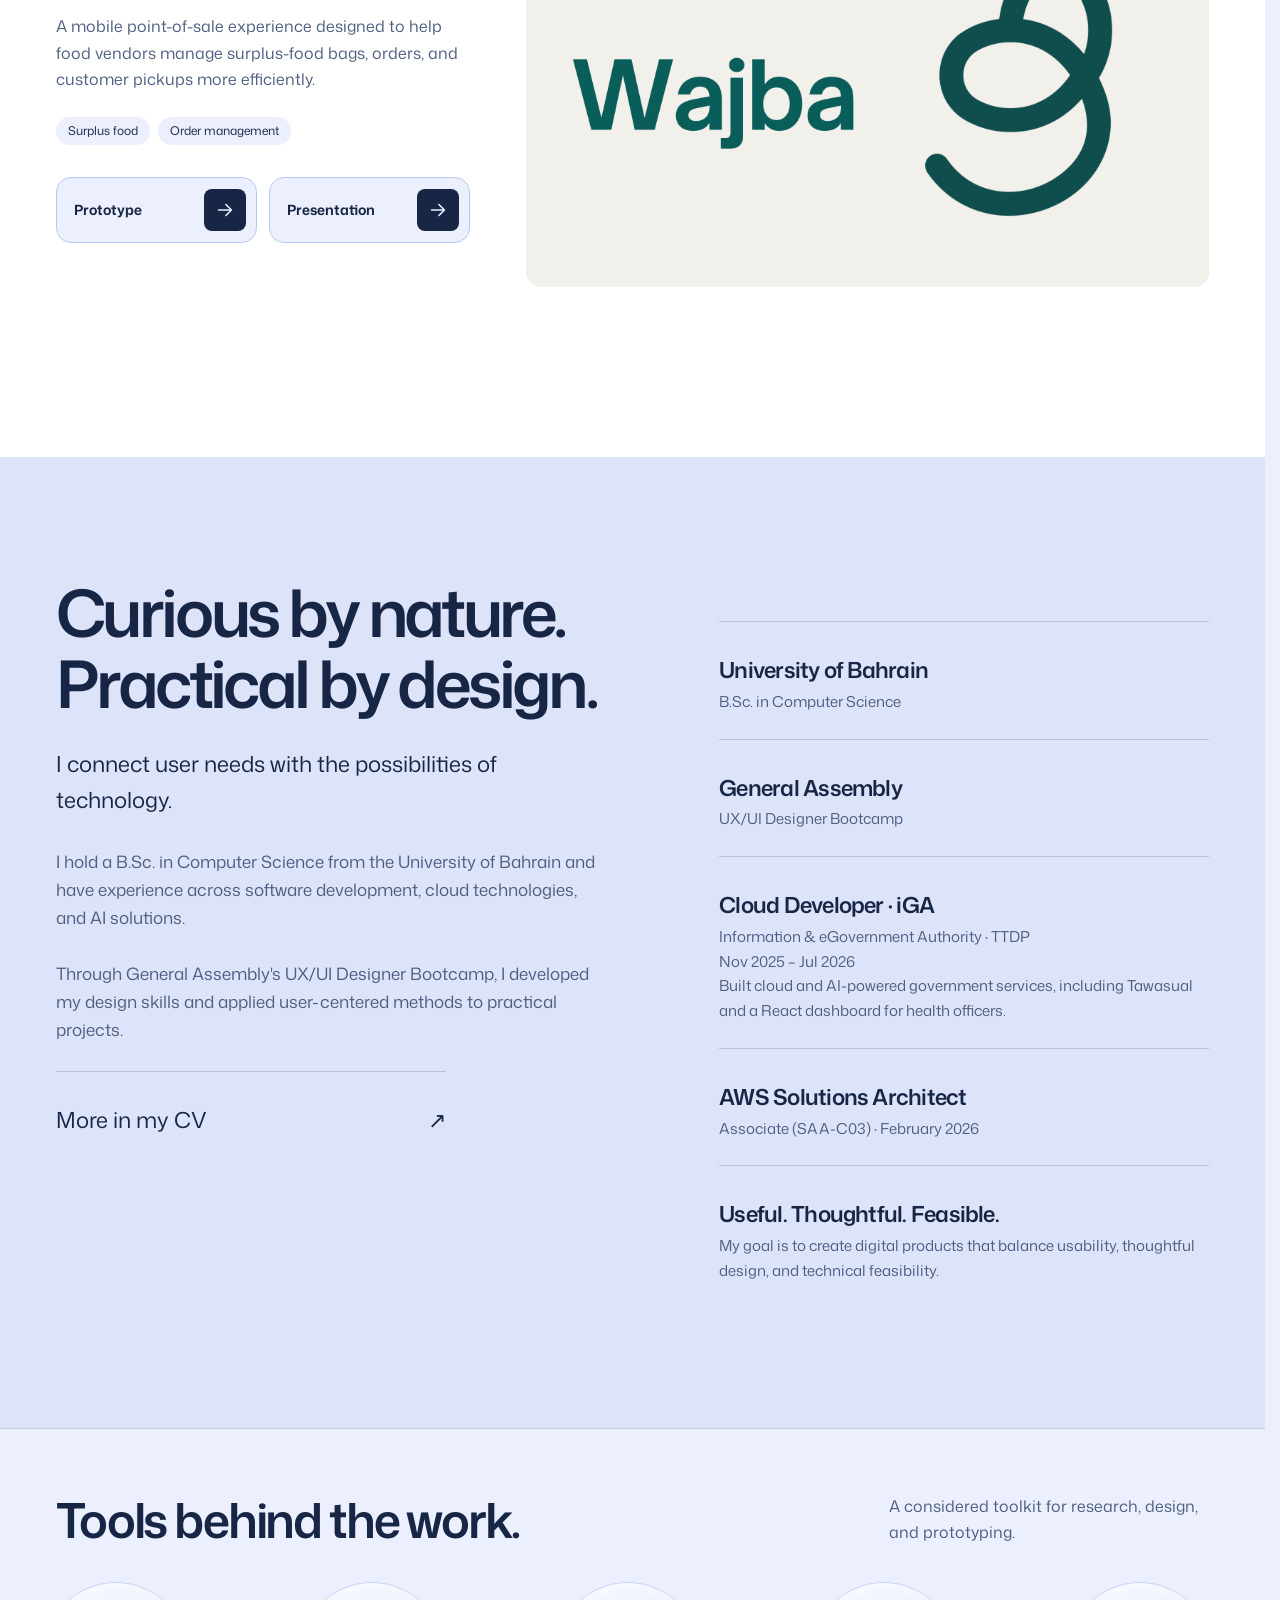
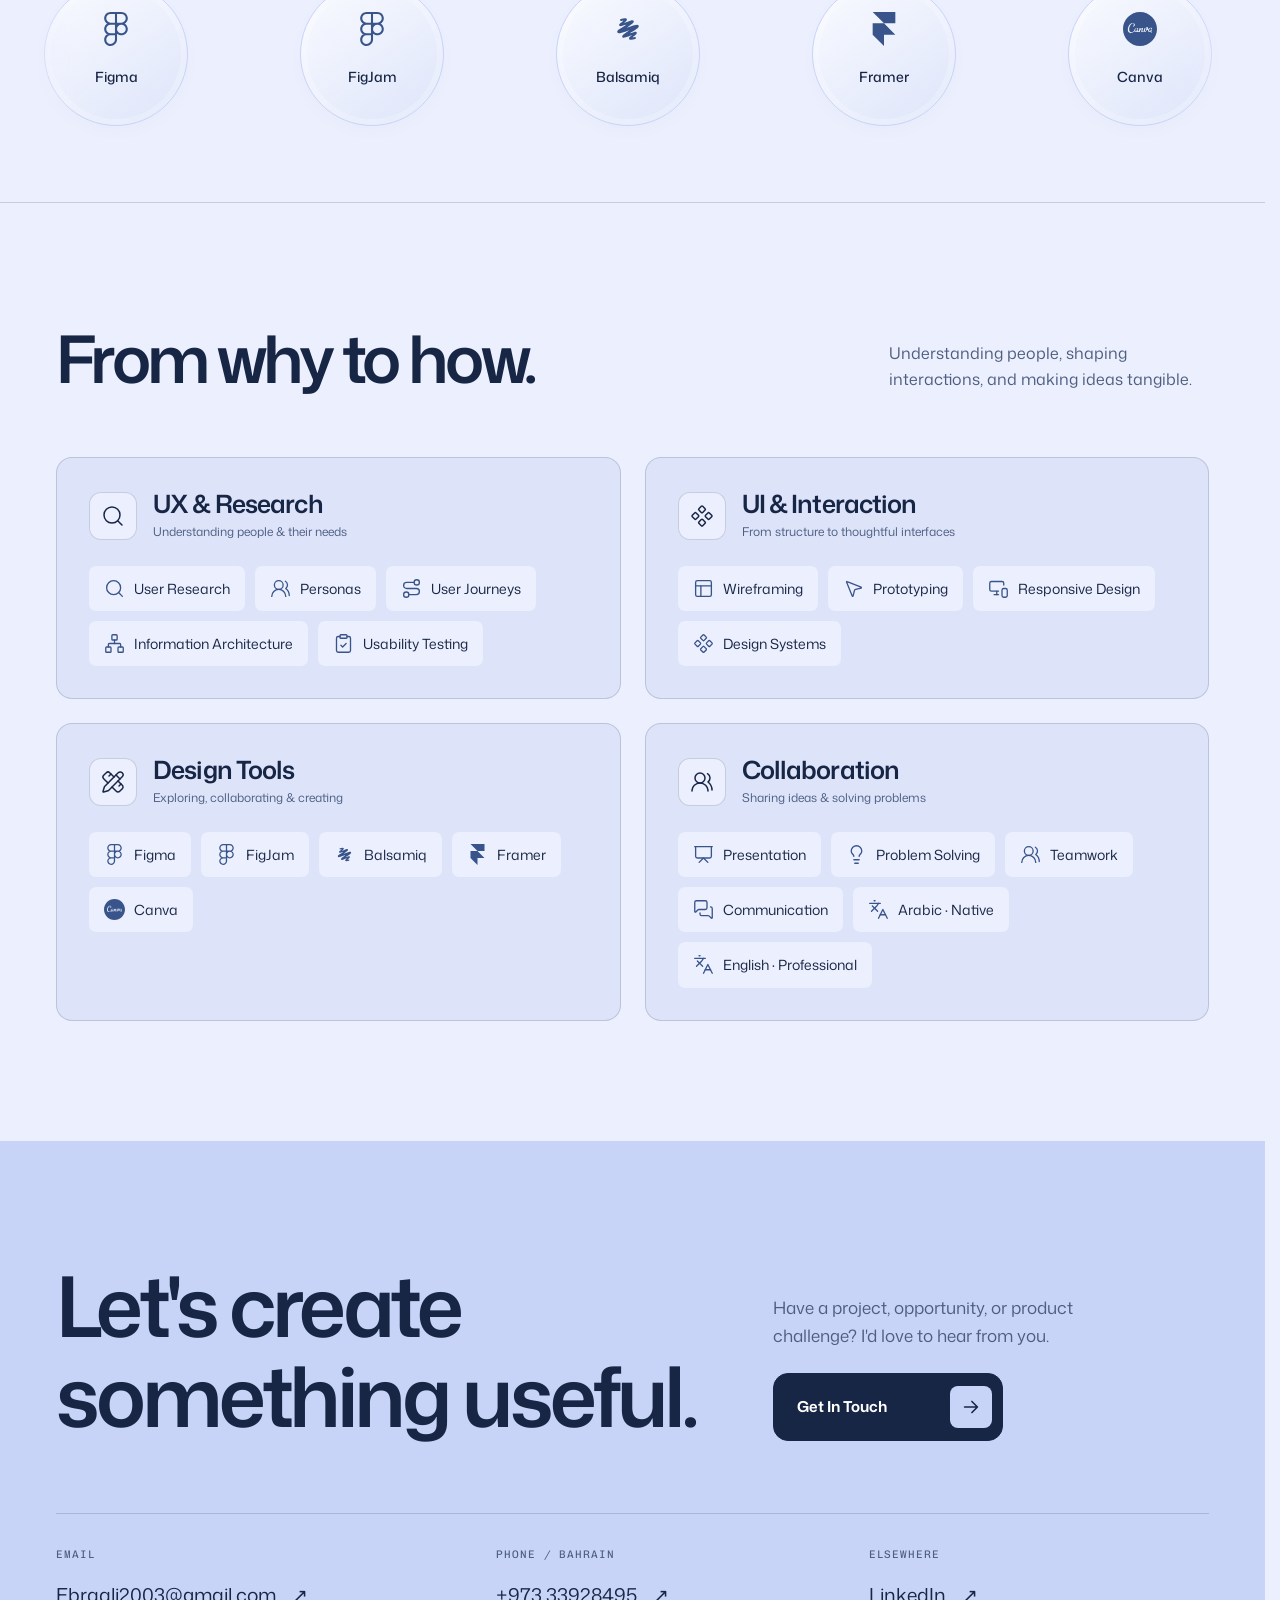
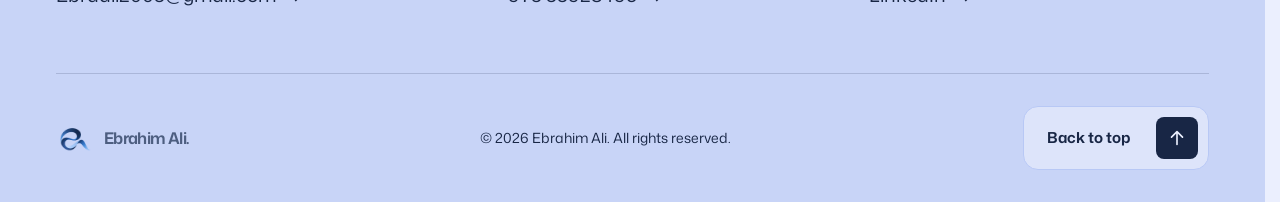
==== commit 14b25ca9: "Unify title placement and reference styling across all developer covers" ====
--- a/index.html
+++ b/index.html
@@ -206,9 +206,9 @@
 </div>
 <div id="developer-projects" data-track-panel="developer" hidden>
 <article class="project" id="dev-health"><div class="project-media developer-media dev-health" role="img" aria-label="Health Signal Detection System project overview graphic"><div class="dev-cover-top"><span class="org-logo" data-org="MoH"><img src="logo-MoH.png" alt="MoH logo" loading="lazy"></span><span class="partner-logo"><img src="logo-iGA.png" alt="iGA logo" loading="lazy"></span></div><div class="dev-cover-main"><span class="cover-reference-label">01 / DEVELOPMENT</span><h3>Health Signal Detection System</h3><p>AI-Powered Epidemic Intelligence Platform</p></div><div class="cover-reference-footer"><span>React / Cloud &amp; AI</span><span aria-hidden="true">↗</span></div></div><div class="project-info"><div class="project-meta"><span>Ministry of Health (MoH), Kingdom of Bahrain / iGA</span></div><h3>Health Signal Detection System</h3><p class="project-date mono">Feb 2026 – May 2026</p><p>A real-time health intelligence platform with a React dashboard for health officers, connecting health signals with AI-powered epidemic intelligence.</p><div class="project-tags"><span>React</span><span>Cloud & AI</span></div><div class="project-actions"><button class="project-button confidential-action" type="button" disabled aria-disabled="true" title="Link not added yet"><span class="project-button-face"><span class="project-button-label"><span>Presentation</span><span aria-hidden="true">Presentation</span></span><span class="project-button-arrow" aria-hidden="true"><svg viewBox="0 0 24 24" fill="none" stroke="currentColor" stroke-width="1.7" stroke-linecap="round" stroke-linejoin="round" aria-hidden="true"><path d="M5 12h14m-6-6 6 6-6 6"/></svg><svg viewBox="0 0 24 24" fill="none" stroke="currentColor" stroke-width="1.7" stroke-linecap="round" stroke-linejoin="round" aria-hidden="true"><path d="M5 12h14m-6-6 6 6-6 6"/></svg></span></span><span class="button-handles" aria-hidden="true"><i></i><i></i><i></i><i></i></span></button><button class="project-button confidential-action" type="button" disabled aria-disabled="true" title="Link not added yet"><span class="project-button-face"><span class="project-button-label"><span>Website</span><span aria-hidden="true">Website</span></span><span class="project-button-arrow" aria-hidden="true"><svg viewBox="0 0 24 24" fill="none" stroke="currentColor" stroke-width="1.7" stroke-linecap="round" stroke-linejoin="round" aria-hidden="true"><path d="M5 12h14m-6-6 6 6-6 6"/></svg><svg viewBox="0 0 24 24" fill="none" stroke="currentColor" stroke-width="1.7" stroke-linecap="round" stroke-linejoin="round" aria-hidden="true"><path d="M5 12h14m-6-6 6 6-6 6"/></svg></span></span><span class="button-handles" aria-hidden="true"><i></i><i></i><i></i><i></i></span></button></div><div class="project-confidential"><span class="confidential-badge">NDA protected</span><p>Presentation and application access are confidential under non-disclosure agreements.</p></div></div></article>
-<article class="project" id="dev-tawasual"><div class="project-media developer-media dev-tawasual" role="img" aria-label="Tawasual project overview graphic"><div class="dev-cover-top"><span class="org-logo" data-org="iGA"><img src="logo-iGA.png" alt="iGA logo" loading="lazy"></span></div><div class="dev-cover-main"><h3>Tawasual</h3><p>AI-Powered Citizen Communication & Complaint Hub</p></div></div><div class="project-info"><div class="project-meta"><span>Information &amp; eGovernment Authority (iGA) · National Training / Bahrain</span></div><h3>Tawasual</h3><p class="project-date mono">Nov 2025 – Jul 2026</p><p>An AI-powered platform to analyze, classify, and respond to citizen inquiries and complaints using Amazon Bedrock and scalable AWS services.</p><div class="project-tags"><span>Amazon Bedrock</span><span>AWS</span></div><div class="project-actions"><button class="project-button confidential-action" type="button" disabled aria-disabled="true" title="Link not added yet"><span class="project-button-face"><span class="project-button-label"><span>Presentation</span><span aria-hidden="true">Presentation</span></span><span class="project-button-arrow" aria-hidden="true"><svg viewBox="0 0 24 24" fill="none" stroke="currentColor" stroke-width="1.7" stroke-linecap="round" stroke-linejoin="round" aria-hidden="true"><path d="M5 12h14m-6-6 6 6-6 6"/></svg><svg viewBox="0 0 24 24" fill="none" stroke="currentColor" stroke-width="1.7" stroke-linecap="round" stroke-linejoin="round" aria-hidden="true"><path d="M5 12h14m-6-6 6 6-6 6"/></svg></span></span><span class="button-handles" aria-hidden="true"><i></i><i></i><i></i><i></i></span></button><button class="project-button confidential-action" type="button" disabled aria-disabled="true" title="Link not added yet"><span class="project-button-face"><span class="project-button-label"><span>Website</span><span aria-hidden="true">Website</span></span><span class="project-button-arrow" aria-hidden="true"><svg viewBox="0 0 24 24" fill="none" stroke="currentColor" stroke-width="1.7" stroke-linecap="round" stroke-linejoin="round" aria-hidden="true"><path d="M5 12h14m-6-6 6 6-6 6"/></svg><svg viewBox="0 0 24 24" fill="none" stroke="currentColor" stroke-width="1.7" stroke-linecap="round" stroke-linejoin="round" aria-hidden="true"><path d="M5 12h14m-6-6 6 6-6 6"/></svg></span></span><span class="button-handles" aria-hidden="true"><i></i><i></i><i></i><i></i></span></button></div><div class="project-confidential"><span class="confidential-badge">NDA protected</span><p>Presentation and application access are confidential under non-disclosure agreements.</p></div></div></article>
-<article class="project" id="dev-taqyeem"><div class="project-media developer-media dev-taqyeem" role="img" aria-label="TaqyeemPro project overview graphic"><div class="dev-cover-top"><span class="org-logo" data-org="BQA"><img src="logo-BQA.png" alt="BQA logo" loading="lazy"></span></div><div class="dev-cover-main"><h3>TaqyeemPro</h3><p>AI-Powered Student Evaluation System</p></div></div><div class="project-info"><div class="project-meta"><span>Graduation Project / Education &amp; Training Quality Authority (BQA)</span></div><h3>TaqyeemPro</h3><p class="project-date mono">Jan 2025 – Jun 2025</p><p>A cloud-native student evaluation system with teacher and administrator dashboards, developed as a graduation project at the AWS Cloud Innovation Center.</p><div class="project-tags"><span>Student evaluation</span><span>Cloud-native</span></div><div class="project-actions"><button class="project-button confidential-action" type="button" disabled aria-disabled="true" title="Link not added yet"><span class="project-button-face"><span class="project-button-label"><span>Presentation</span><span aria-hidden="true">Presentation</span></span><span class="project-button-arrow" aria-hidden="true"><svg viewBox="0 0 24 24" fill="none" stroke="currentColor" stroke-width="1.7" stroke-linecap="round" stroke-linejoin="round" aria-hidden="true"><path d="M5 12h14m-6-6 6 6-6 6"/></svg><svg viewBox="0 0 24 24" fill="none" stroke="currentColor" stroke-width="1.7" stroke-linecap="round" stroke-linejoin="round" aria-hidden="true"><path d="M5 12h14m-6-6 6 6-6 6"/></svg></span></span><span class="button-handles" aria-hidden="true"><i></i><i></i><i></i><i></i></span></button><button class="project-button confidential-action" type="button" disabled aria-disabled="true" title="Link not added yet"><span class="project-button-face"><span class="project-button-label"><span>Website</span><span aria-hidden="true">Website</span></span><span class="project-button-arrow" aria-hidden="true"><svg viewBox="0 0 24 24" fill="none" stroke="currentColor" stroke-width="1.7" stroke-linecap="round" stroke-linejoin="round" aria-hidden="true"><path d="M5 12h14m-6-6 6 6-6 6"/></svg><svg viewBox="0 0 24 24" fill="none" stroke="currentColor" stroke-width="1.7" stroke-linecap="round" stroke-linejoin="round" aria-hidden="true"><path d="M5 12h14m-6-6 6 6-6 6"/></svg></span></span><span class="button-handles" aria-hidden="true"><i></i><i></i><i></i><i></i></span></button></div><div class="project-confidential"><span class="confidential-badge">NDA protected</span><p>Presentation and application access are confidential under non-disclosure agreements.</p></div></div></article>
-<article class="project" id="dev-library"><div class="project-media developer-media dev-library" role="img" aria-label="UOB Online Library Management System project overview graphic"><div class="dev-cover-top"><span class="org-logo" data-org="UOB"><img src="logo-UOB.png" alt="UOB logo" loading="lazy"></span></div><div class="dev-cover-main"><h3>UOB Online Library Management System</h3><p>Web-based Library Management System</p></div></div><div class="project-info"><div class="project-meta"><span>University of Bahrain Project</span></div><h3>UOB Online Library Management System</h3><p class="project-date mono">Sep 2023 – May 2024</p><p>A web-based library management system built using the Laravel framework.</p><div class="project-tags"><span>Laravel</span><span>Web development</span></div><div class="project-actions"><button class="project-button confidential-action" type="button" disabled aria-disabled="true" title="Link not added yet"><span class="project-button-face"><span class="project-button-label"><span>Presentation</span><span aria-hidden="true">Presentation</span></span><span class="project-button-arrow" aria-hidden="true"><svg viewBox="0 0 24 24" fill="none" stroke="currentColor" stroke-width="1.7" stroke-linecap="round" stroke-linejoin="round" aria-hidden="true"><path d="M5 12h14m-6-6 6 6-6 6"/></svg><svg viewBox="0 0 24 24" fill="none" stroke="currentColor" stroke-width="1.7" stroke-linecap="round" stroke-linejoin="round" aria-hidden="true"><path d="M5 12h14m-6-6 6 6-6 6"/></svg></span></span><span class="button-handles" aria-hidden="true"><i></i><i></i><i></i><i></i></span></button><button class="project-button confidential-action" type="button" disabled aria-disabled="true" title="Link not added yet"><span class="project-button-face"><span class="project-button-label"><span>Website</span><span aria-hidden="true">Website</span></span><span class="project-button-arrow" aria-hidden="true"><svg viewBox="0 0 24 24" fill="none" stroke="currentColor" stroke-width="1.7" stroke-linecap="round" stroke-linejoin="round" aria-hidden="true"><path d="M5 12h14m-6-6 6 6-6 6"/></svg><svg viewBox="0 0 24 24" fill="none" stroke="currentColor" stroke-width="1.7" stroke-linecap="round" stroke-linejoin="round" aria-hidden="true"><path d="M5 12h14m-6-6 6 6-6 6"/></svg></span></span><span class="button-handles" aria-hidden="true"><i></i><i></i><i></i><i></i></span></button></div><div class="project-confidential"><span class="confidential-badge">NDA protected</span><p>Presentation and application access are confidential under non-disclosure agreements.</p></div></div></article>
+<article class="project" id="dev-tawasual"><div class="project-media developer-media dev-tawasual" role="img" aria-label="Tawasual project overview graphic"><div class="dev-cover-top"><span class="org-logo" data-org="iGA"><img src="logo-iGA.png" alt="iGA logo" loading="lazy"></span></div><div class="dev-cover-main"><span class="cover-reference-label">02 / DEVELOPMENT</span><h3>Tawasual</h3><p>AI-Powered Citizen Communication & Complaint Hub</p></div><div class="cover-reference-footer"><span>Amazon Bedrock / AWS</span><span aria-hidden="true">↗</span></div></div><div class="project-info"><div class="project-meta"><span>Information &amp; eGovernment Authority (iGA) · National Training / Bahrain</span></div><h3>Tawasual</h3><p class="project-date mono">Nov 2025 – Jul 2026</p><p>An AI-powered platform to analyze, classify, and respond to citizen inquiries and complaints using Amazon Bedrock and scalable AWS services.</p><div class="project-tags"><span>Amazon Bedrock</span><span>AWS</span></div><div class="project-actions"><button class="project-button confidential-action" type="button" disabled aria-disabled="true" title="Link not added yet"><span class="project-button-face"><span class="project-button-label"><span>Presentation</span><span aria-hidden="true">Presentation</span></span><span class="project-button-arrow" aria-hidden="true"><svg viewBox="0 0 24 24" fill="none" stroke="currentColor" stroke-width="1.7" stroke-linecap="round" stroke-linejoin="round" aria-hidden="true"><path d="M5 12h14m-6-6 6 6-6 6"/></svg><svg viewBox="0 0 24 24" fill="none" stroke="currentColor" stroke-width="1.7" stroke-linecap="round" stroke-linejoin="round" aria-hidden="true"><path d="M5 12h14m-6-6 6 6-6 6"/></svg></span></span><span class="button-handles" aria-hidden="true"><i></i><i></i><i></i><i></i></span></button><button class="project-button confidential-action" type="button" disabled aria-disabled="true" title="Link not added yet"><span class="project-button-face"><span class="project-button-label"><span>Website</span><span aria-hidden="true">Website</span></span><span class="project-button-arrow" aria-hidden="true"><svg viewBox="0 0 24 24" fill="none" stroke="currentColor" stroke-width="1.7" stroke-linecap="round" stroke-linejoin="round" aria-hidden="true"><path d="M5 12h14m-6-6 6 6-6 6"/></svg><svg viewBox="0 0 24 24" fill="none" stroke="currentColor" stroke-width="1.7" stroke-linecap="round" stroke-linejoin="round" aria-hidden="true"><path d="M5 12h14m-6-6 6 6-6 6"/></svg></span></span><span class="button-handles" aria-hidden="true"><i></i><i></i><i></i><i></i></span></button></div><div class="project-confidential"><span class="confidential-badge">NDA protected</span><p>Presentation and application access are confidential under non-disclosure agreements.</p></div></div></article>
+<article class="project" id="dev-taqyeem"><div class="project-media developer-media dev-taqyeem" role="img" aria-label="TaqyeemPro project overview graphic"><div class="dev-cover-top"><span class="org-logo" data-org="BQA"><img src="logo-BQA.png" alt="BQA logo" loading="lazy"></span></div><div class="dev-cover-main"><span class="cover-reference-label">03 / DEVELOPMENT</span><h3>TaqyeemPro</h3><p>AI-Powered Student Evaluation System</p></div><div class="cover-reference-footer"><span>Student evaluation / Cloud-native</span><span aria-hidden="true">↗</span></div></div><div class="project-info"><div class="project-meta"><span>Graduation Project / Education &amp; Training Quality Authority (BQA)</span></div><h3>TaqyeemPro</h3><p class="project-date mono">Jan 2025 – Jun 2025</p><p>A cloud-native student evaluation system with teacher and administrator dashboards, developed as a graduation project at the AWS Cloud Innovation Center.</p><div class="project-tags"><span>Student evaluation</span><span>Cloud-native</span></div><div class="project-actions"><button class="project-button confidential-action" type="button" disabled aria-disabled="true" title="Link not added yet"><span class="project-button-face"><span class="project-button-label"><span>Presentation</span><span aria-hidden="true">Presentation</span></span><span class="project-button-arrow" aria-hidden="true"><svg viewBox="0 0 24 24" fill="none" stroke="currentColor" stroke-width="1.7" stroke-linecap="round" stroke-linejoin="round" aria-hidden="true"><path d="M5 12h14m-6-6 6 6-6 6"/></svg><svg viewBox="0 0 24 24" fill="none" stroke="currentColor" stroke-width="1.7" stroke-linecap="round" stroke-linejoin="round" aria-hidden="true"><path d="M5 12h14m-6-6 6 6-6 6"/></svg></span></span><span class="button-handles" aria-hidden="true"><i></i><i></i><i></i><i></i></span></button><button class="project-button confidential-action" type="button" disabled aria-disabled="true" title="Link not added yet"><span class="project-button-face"><span class="project-button-label"><span>Website</span><span aria-hidden="true">Website</span></span><span class="project-button-arrow" aria-hidden="true"><svg viewBox="0 0 24 24" fill="none" stroke="currentColor" stroke-width="1.7" stroke-linecap="round" stroke-linejoin="round" aria-hidden="true"><path d="M5 12h14m-6-6 6 6-6 6"/></svg><svg viewBox="0 0 24 24" fill="none" stroke="currentColor" stroke-width="1.7" stroke-linecap="round" stroke-linejoin="round" aria-hidden="true"><path d="M5 12h14m-6-6 6 6-6 6"/></svg></span></span><span class="button-handles" aria-hidden="true"><i></i><i></i><i></i><i></i></span></button></div><div class="project-confidential"><span class="confidential-badge">NDA protected</span><p>Presentation and application access are confidential under non-disclosure agreements.</p></div></div></article>
+<article class="project" id="dev-library"><div class="project-media developer-media dev-library" role="img" aria-label="UOB Online Library Management System project overview graphic"><div class="dev-cover-top"><span class="org-logo" data-org="UOB"><img src="logo-UOB.png" alt="UOB logo" loading="lazy"></span></div><div class="dev-cover-main"><span class="cover-reference-label">04 / DEVELOPMENT</span><h3>UOB Online Library Management System</h3><p>Web-based Library Management System</p></div><div class="cover-reference-footer"><span>Laravel / Web development</span><span aria-hidden="true">↗</span></div></div><div class="project-info"><div class="project-meta"><span>University of Bahrain Project</span></div><h3>UOB Online Library Management System</h3><p class="project-date mono">Sep 2023 – May 2024</p><p>A web-based library management system built using the Laravel framework.</p><div class="project-tags"><span>Laravel</span><span>Web development</span></div><div class="project-actions"><button class="project-button confidential-action" type="button" disabled aria-disabled="true" title="Link not added yet"><span class="project-button-face"><span class="project-button-label"><span>Presentation</span><span aria-hidden="true">Presentation</span></span><span class="project-button-arrow" aria-hidden="true"><svg viewBox="0 0 24 24" fill="none" stroke="currentColor" stroke-width="1.7" stroke-linecap="round" stroke-linejoin="round" aria-hidden="true"><path d="M5 12h14m-6-6 6 6-6 6"/></svg><svg viewBox="0 0 24 24" fill="none" stroke="currentColor" stroke-width="1.7" stroke-linecap="round" stroke-linejoin="round" aria-hidden="true"><path d="M5 12h14m-6-6 6 6-6 6"/></svg></span></span><span class="button-handles" aria-hidden="true"><i></i><i></i><i></i><i></i></span></button><button class="project-button confidential-action" type="button" disabled aria-disabled="true" title="Link not added yet"><span class="project-button-face"><span class="project-button-label"><span>Website</span><span aria-hidden="true">Website</span></span><span class="project-button-arrow" aria-hidden="true"><svg viewBox="0 0 24 24" fill="none" stroke="currentColor" stroke-width="1.7" stroke-linecap="round" stroke-linejoin="round" aria-hidden="true"><path d="M5 12h14m-6-6 6 6-6 6"/></svg><svg viewBox="0 0 24 24" fill="none" stroke="currentColor" stroke-width="1.7" stroke-linecap="round" stroke-linejoin="round" aria-hidden="true"><path d="M5 12h14m-6-6 6 6-6 6"/></svg></span></span><span class="button-handles" aria-hidden="true"><i></i><i></i><i></i><i></i></span></button></div><div class="project-confidential"><span class="confidential-badge">NDA protected</span><p>Presentation and application access are confidential under non-disclosure agreements.</p></div></div></article>
 </div>
 </div>
 </section>
--- a/styles.css
+++ b/styles.css
@@ -1287,3 +1287,10 @@
 .cover-reference-footer>span:last-child{font:24px/1 Arial}
 @media(max-width:1100px) and (min-width:768px){.cover-reference-footer{left:20px;right:20px;bottom:16px;padding-top:10px}.cover-reference-label{font-size:9px;margin-bottom:10px}.cover-reference-footer{font-size:10px}}
 @media(max-width:767px){.cover-reference-label{font-size:8px;margin-bottom:6px}.cover-reference-footer{left:18px;right:18px;bottom:10px;padding-top:7px;font-size:9px}.cover-reference-footer>span:last-child{font-size:18px}}
+
+/* All Developer covers share one fixed title anchor and the reference typography. */
+.developer-media .dev-cover-main,.dev-health .dev-cover-main{position:absolute;top:38%;left:28px;right:28px;width:auto;max-width:none;padding:0;text-align:left;align-self:auto;justify-self:auto}
+.developer-media .dev-cover-main p{margin-inline:0;max-width:none}
+@media(min-width:768px) and (max-width:1100px){.developer-media .dev-cover-main,.dev-health .dev-cover-main{left:20px;right:20px;top:35%}}
+@media(max-width:767px){.developer-media .dev-cover-main,.dev-health .dev-cover-main{left:18px;right:18px;top:31%}.developer-media .dev-cover-main h3{font-size:clamp(16px,4.5vw,24px)}}
+@media(min-width:768px) and (max-width:1100px){.developer-media .dev-cover-main,.dev-health .dev-cover-main{top:31%}.developer-media .dev-cover-main h3{font-size:clamp(16px,2vw,22px);margin-bottom:8px}.developer-media .dev-cover-main p{font-size:10px;line-height:1.45}}
--- a/styles.css
+++ b/styles.css
@@ -1287,3 +1287,10 @@
 .cover-reference-footer>span:last-child{font:24px/1 Arial}
 @media(max-width:1100px) and (min-width:768px){.cover-reference-footer{left:20px;right:20px;bottom:16px;padding-top:10px}.cover-reference-label{font-size:9px;margin-bottom:10px}.cover-reference-footer{font-size:10px}}
 @media(max-width:767px){.cover-reference-label{font-size:8px;margin-bottom:6px}.cover-reference-footer{left:18px;right:18px;bottom:10px;padding-top:7px;font-size:9px}.cover-reference-footer>span:last-child{font-size:18px}}
+
+/* All Developer covers share one fixed title anchor and the reference typography. */
+.developer-media .dev-cover-main,.dev-health .dev-cover-main{position:absolute;top:38%;left:28px;right:28px;width:auto;max-width:none;padding:0;text-align:left;align-self:auto;justify-self:auto}
+.developer-media .dev-cover-main p{margin-inline:0;max-width:none}
+@media(min-width:768px) and (max-width:1100px){.developer-media .dev-cover-main,.dev-health .dev-cover-main{left:20px;right:20px;top:35%}}
+@media(max-width:767px){.developer-media .dev-cover-main,.dev-health .dev-cover-main{left:18px;right:18px;top:31%}.developer-media .dev-cover-main h3{font-size:clamp(16px,4.5vw,24px)}}
+@media(min-width:768px) and (max-width:1100px){.developer-media .dev-cover-main,.dev-health .dev-cover-main{top:31%}.developer-media .dev-cover-main h3{font-size:clamp(16px,2vw,22px);margin-bottom:8px}.developer-media .dev-cover-main p{font-size:10px;line-height:1.45}}
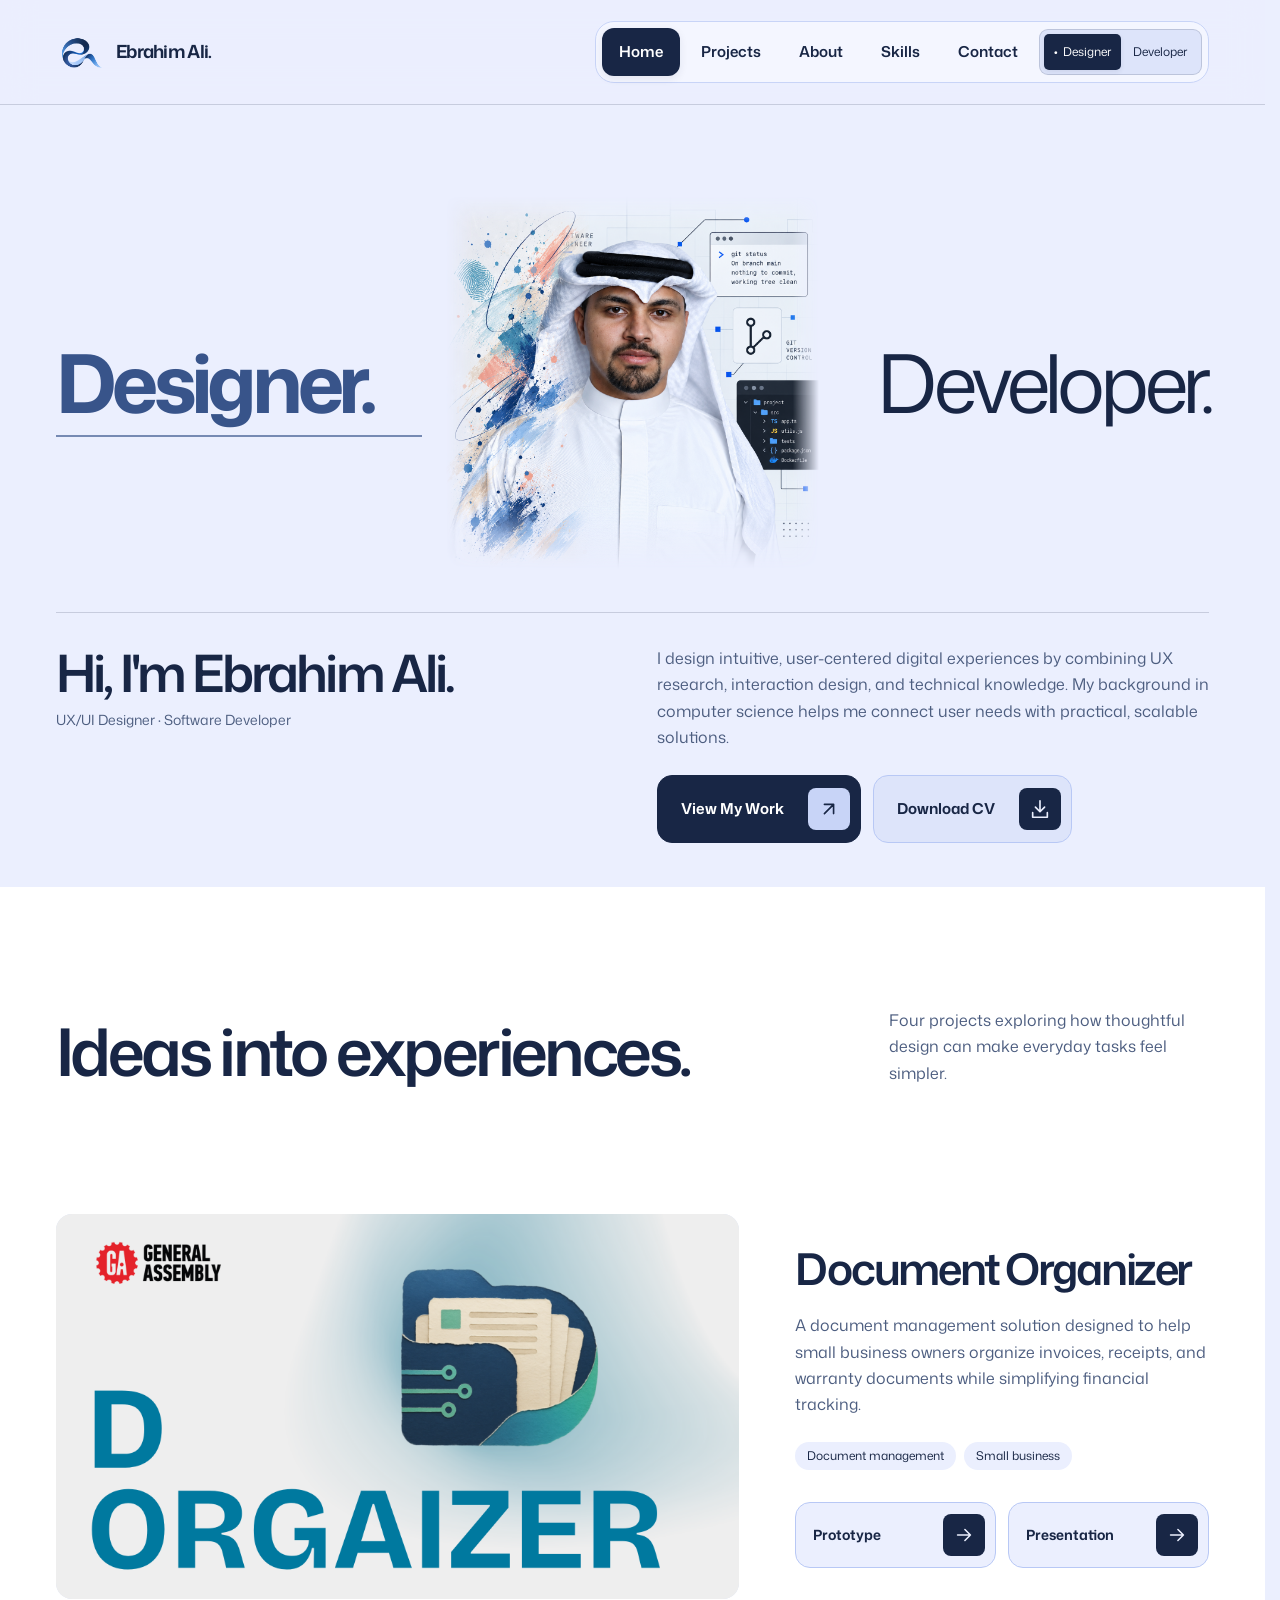
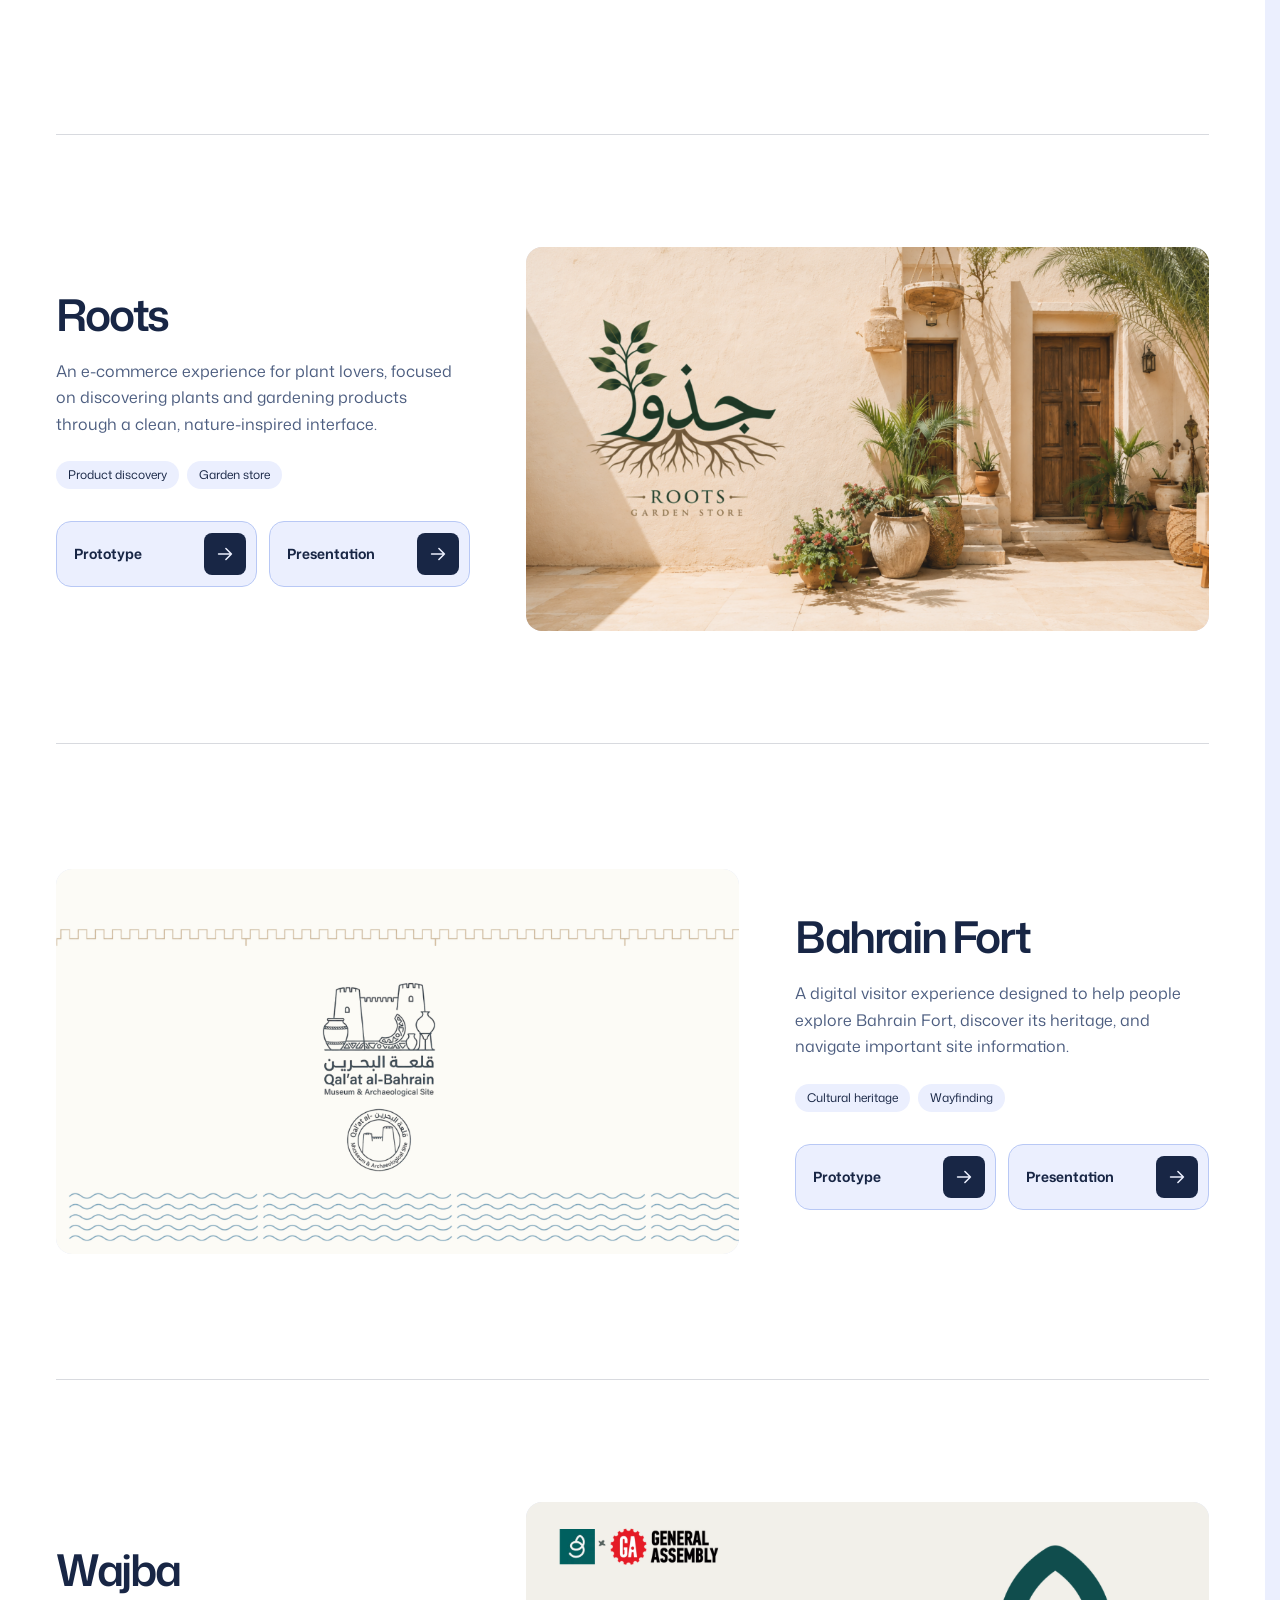
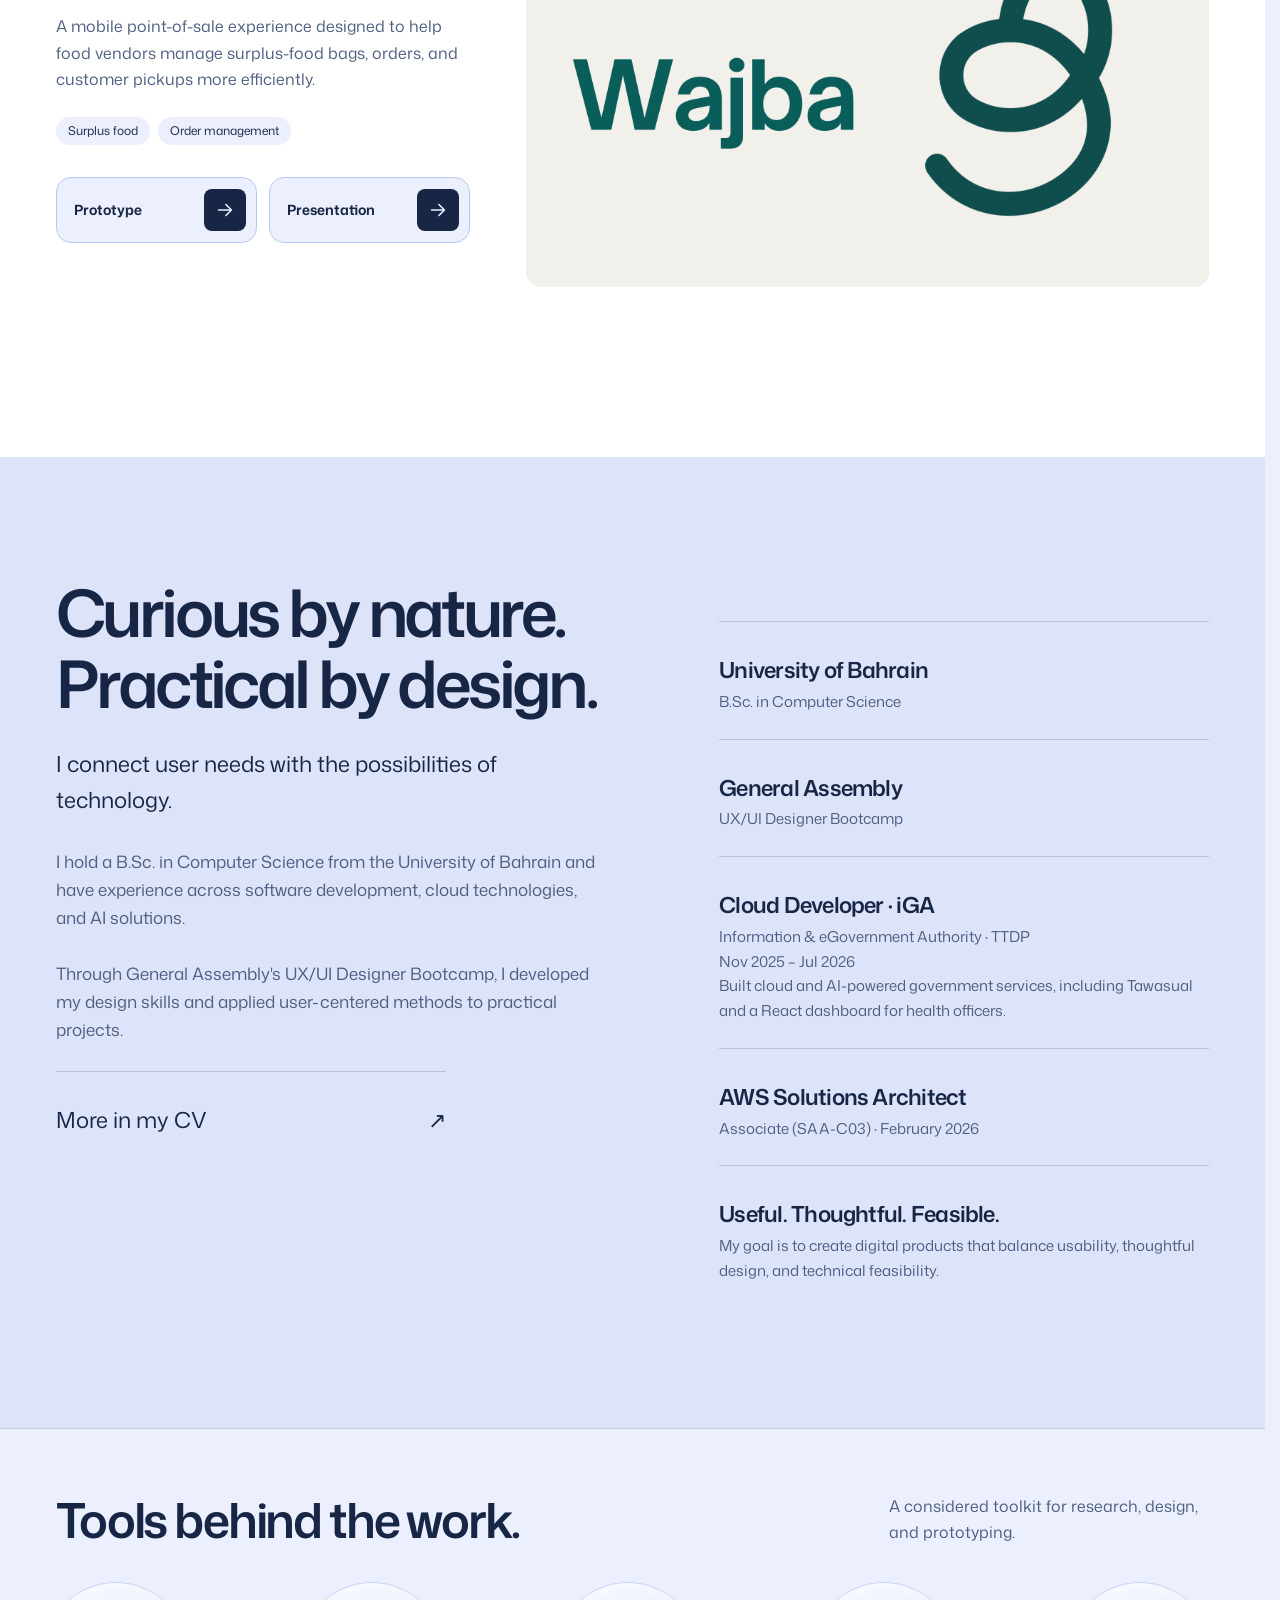
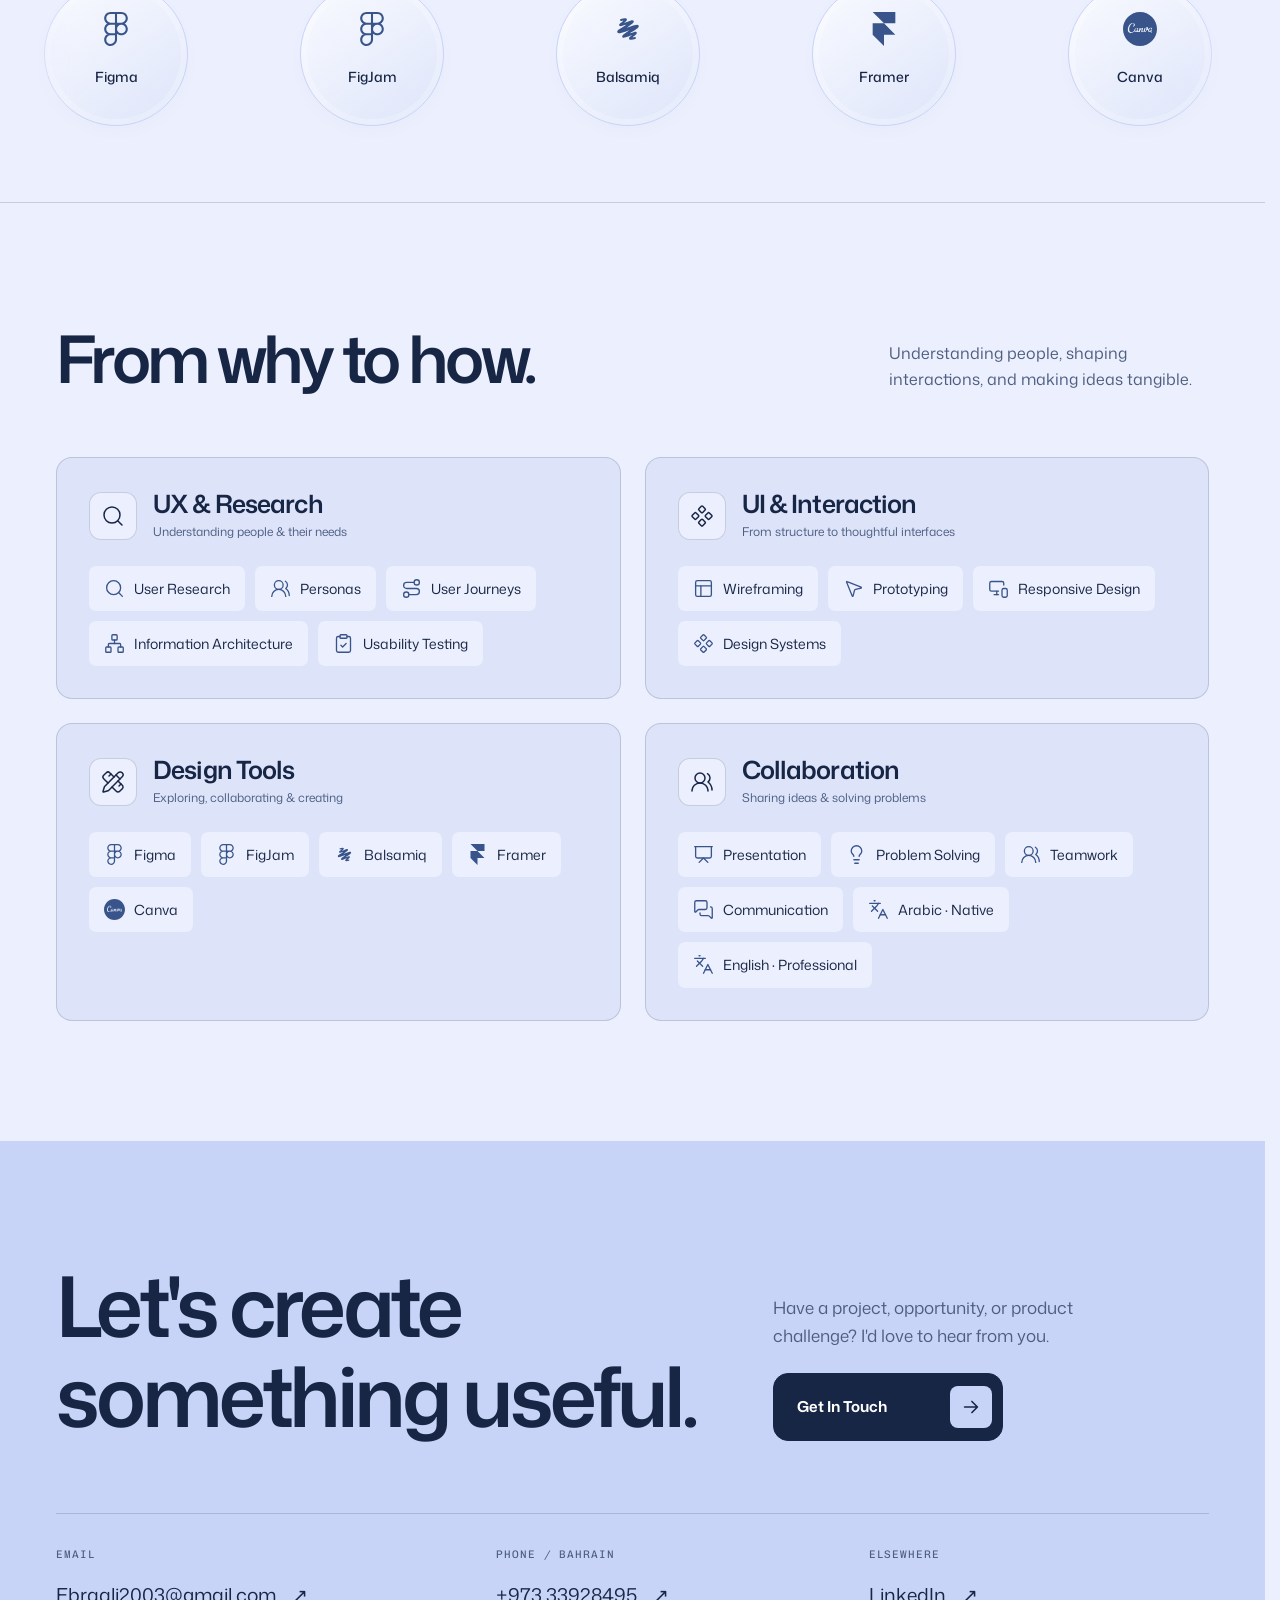
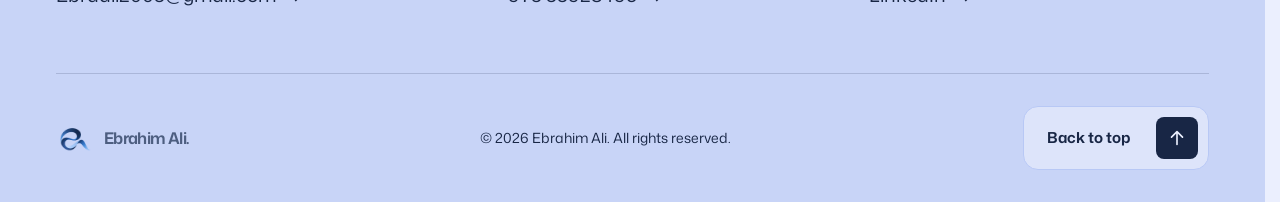
==== commit 14586133: "Remove technology footers and keep all developer banners consistent" ====
--- a/index.html
+++ b/index.html
@@ -205,10 +205,10 @@
 </article>
 </div>
 <div id="developer-projects" data-track-panel="developer" hidden>
-<article class="project" id="dev-health"><div class="project-media developer-media dev-health" role="img" aria-label="Health Signal Detection System project overview graphic"><div class="dev-cover-top"><span class="org-logo" data-org="MoH"><img src="logo-MoH.png" alt="MoH logo" loading="lazy"></span><span class="partner-logo"><img src="logo-iGA.png" alt="iGA logo" loading="lazy"></span></div><div class="dev-cover-main"><span class="cover-reference-label">01 / DEVELOPMENT</span><h3>Health Signal Detection System</h3><p>AI-Powered Epidemic Intelligence Platform</p></div><div class="cover-reference-footer"><span>React / Cloud &amp; AI</span><span aria-hidden="true">↗</span></div></div><div class="project-info"><div class="project-meta"><span>Ministry of Health (MoH), Kingdom of Bahrain / iGA</span></div><h3>Health Signal Detection System</h3><p class="project-date mono">Feb 2026 – May 2026</p><p>A real-time health intelligence platform with a React dashboard for health officers, connecting health signals with AI-powered epidemic intelligence.</p><div class="project-tags"><span>React</span><span>Cloud & AI</span></div><div class="project-actions"><button class="project-button confidential-action" type="button" disabled aria-disabled="true" title="Link not added yet"><span class="project-button-face"><span class="project-button-label"><span>Presentation</span><span aria-hidden="true">Presentation</span></span><span class="project-button-arrow" aria-hidden="true"><svg viewBox="0 0 24 24" fill="none" stroke="currentColor" stroke-width="1.7" stroke-linecap="round" stroke-linejoin="round" aria-hidden="true"><path d="M5 12h14m-6-6 6 6-6 6"/></svg><svg viewBox="0 0 24 24" fill="none" stroke="currentColor" stroke-width="1.7" stroke-linecap="round" stroke-linejoin="round" aria-hidden="true"><path d="M5 12h14m-6-6 6 6-6 6"/></svg></span></span><span class="button-handles" aria-hidden="true"><i></i><i></i><i></i><i></i></span></button><button class="project-button confidential-action" type="button" disabled aria-disabled="true" title="Link not added yet"><span class="project-button-face"><span class="project-button-label"><span>Website</span><span aria-hidden="true">Website</span></span><span class="project-button-arrow" aria-hidden="true"><svg viewBox="0 0 24 24" fill="none" stroke="currentColor" stroke-width="1.7" stroke-linecap="round" stroke-linejoin="round" aria-hidden="true"><path d="M5 12h14m-6-6 6 6-6 6"/></svg><svg viewBox="0 0 24 24" fill="none" stroke="currentColor" stroke-width="1.7" stroke-linecap="round" stroke-linejoin="round" aria-hidden="true"><path d="M5 12h14m-6-6 6 6-6 6"/></svg></span></span><span class="button-handles" aria-hidden="true"><i></i><i></i><i></i><i></i></span></button></div><div class="project-confidential"><span class="confidential-badge">NDA protected</span><p>Presentation and application access are confidential under non-disclosure agreements.</p></div></div></article>
-<article class="project" id="dev-tawasual"><div class="project-media developer-media dev-tawasual" role="img" aria-label="Tawasual project overview graphic"><div class="dev-cover-top"><span class="org-logo" data-org="iGA"><img src="logo-iGA.png" alt="iGA logo" loading="lazy"></span></div><div class="dev-cover-main"><span class="cover-reference-label">02 / DEVELOPMENT</span><h3>Tawasual</h3><p>AI-Powered Citizen Communication & Complaint Hub</p></div><div class="cover-reference-footer"><span>Amazon Bedrock / AWS</span><span aria-hidden="true">↗</span></div></div><div class="project-info"><div class="project-meta"><span>Information &amp; eGovernment Authority (iGA) · National Training / Bahrain</span></div><h3>Tawasual</h3><p class="project-date mono">Nov 2025 – Jul 2026</p><p>An AI-powered platform to analyze, classify, and respond to citizen inquiries and complaints using Amazon Bedrock and scalable AWS services.</p><div class="project-tags"><span>Amazon Bedrock</span><span>AWS</span></div><div class="project-actions"><button class="project-button confidential-action" type="button" disabled aria-disabled="true" title="Link not added yet"><span class="project-button-face"><span class="project-button-label"><span>Presentation</span><span aria-hidden="true">Presentation</span></span><span class="project-button-arrow" aria-hidden="true"><svg viewBox="0 0 24 24" fill="none" stroke="currentColor" stroke-width="1.7" stroke-linecap="round" stroke-linejoin="round" aria-hidden="true"><path d="M5 12h14m-6-6 6 6-6 6"/></svg><svg viewBox="0 0 24 24" fill="none" stroke="currentColor" stroke-width="1.7" stroke-linecap="round" stroke-linejoin="round" aria-hidden="true"><path d="M5 12h14m-6-6 6 6-6 6"/></svg></span></span><span class="button-handles" aria-hidden="true"><i></i><i></i><i></i><i></i></span></button><button class="project-button confidential-action" type="button" disabled aria-disabled="true" title="Link not added yet"><span class="project-button-face"><span class="project-button-label"><span>Website</span><span aria-hidden="true">Website</span></span><span class="project-button-arrow" aria-hidden="true"><svg viewBox="0 0 24 24" fill="none" stroke="currentColor" stroke-width="1.7" stroke-linecap="round" stroke-linejoin="round" aria-hidden="true"><path d="M5 12h14m-6-6 6 6-6 6"/></svg><svg viewBox="0 0 24 24" fill="none" stroke="currentColor" stroke-width="1.7" stroke-linecap="round" stroke-linejoin="round" aria-hidden="true"><path d="M5 12h14m-6-6 6 6-6 6"/></svg></span></span><span class="button-handles" aria-hidden="true"><i></i><i></i><i></i><i></i></span></button></div><div class="project-confidential"><span class="confidential-badge">NDA protected</span><p>Presentation and application access are confidential under non-disclosure agreements.</p></div></div></article>
-<article class="project" id="dev-taqyeem"><div class="project-media developer-media dev-taqyeem" role="img" aria-label="TaqyeemPro project overview graphic"><div class="dev-cover-top"><span class="org-logo" data-org="BQA"><img src="logo-BQA.png" alt="BQA logo" loading="lazy"></span></div><div class="dev-cover-main"><span class="cover-reference-label">03 / DEVELOPMENT</span><h3>TaqyeemPro</h3><p>AI-Powered Student Evaluation System</p></div><div class="cover-reference-footer"><span>Student evaluation / Cloud-native</span><span aria-hidden="true">↗</span></div></div><div class="project-info"><div class="project-meta"><span>Graduation Project / Education &amp; Training Quality Authority (BQA)</span></div><h3>TaqyeemPro</h3><p class="project-date mono">Jan 2025 – Jun 2025</p><p>A cloud-native student evaluation system with teacher and administrator dashboards, developed as a graduation project at the AWS Cloud Innovation Center.</p><div class="project-tags"><span>Student evaluation</span><span>Cloud-native</span></div><div class="project-actions"><button class="project-button confidential-action" type="button" disabled aria-disabled="true" title="Link not added yet"><span class="project-button-face"><span class="project-button-label"><span>Presentation</span><span aria-hidden="true">Presentation</span></span><span class="project-button-arrow" aria-hidden="true"><svg viewBox="0 0 24 24" fill="none" stroke="currentColor" stroke-width="1.7" stroke-linecap="round" stroke-linejoin="round" aria-hidden="true"><path d="M5 12h14m-6-6 6 6-6 6"/></svg><svg viewBox="0 0 24 24" fill="none" stroke="currentColor" stroke-width="1.7" stroke-linecap="round" stroke-linejoin="round" aria-hidden="true"><path d="M5 12h14m-6-6 6 6-6 6"/></svg></span></span><span class="button-handles" aria-hidden="true"><i></i><i></i><i></i><i></i></span></button><button class="project-button confidential-action" type="button" disabled aria-disabled="true" title="Link not added yet"><span class="project-button-face"><span class="project-button-label"><span>Website</span><span aria-hidden="true">Website</span></span><span class="project-button-arrow" aria-hidden="true"><svg viewBox="0 0 24 24" fill="none" stroke="currentColor" stroke-width="1.7" stroke-linecap="round" stroke-linejoin="round" aria-hidden="true"><path d="M5 12h14m-6-6 6 6-6 6"/></svg><svg viewBox="0 0 24 24" fill="none" stroke="currentColor" stroke-width="1.7" stroke-linecap="round" stroke-linejoin="round" aria-hidden="true"><path d="M5 12h14m-6-6 6 6-6 6"/></svg></span></span><span class="button-handles" aria-hidden="true"><i></i><i></i><i></i><i></i></span></button></div><div class="project-confidential"><span class="confidential-badge">NDA protected</span><p>Presentation and application access are confidential under non-disclosure agreements.</p></div></div></article>
-<article class="project" id="dev-library"><div class="project-media developer-media dev-library" role="img" aria-label="UOB Online Library Management System project overview graphic"><div class="dev-cover-top"><span class="org-logo" data-org="UOB"><img src="logo-UOB.png" alt="UOB logo" loading="lazy"></span></div><div class="dev-cover-main"><span class="cover-reference-label">04 / DEVELOPMENT</span><h3>UOB Online Library Management System</h3><p>Web-based Library Management System</p></div><div class="cover-reference-footer"><span>Laravel / Web development</span><span aria-hidden="true">↗</span></div></div><div class="project-info"><div class="project-meta"><span>University of Bahrain Project</span></div><h3>UOB Online Library Management System</h3><p class="project-date mono">Sep 2023 – May 2024</p><p>A web-based library management system built using the Laravel framework.</p><div class="project-tags"><span>Laravel</span><span>Web development</span></div><div class="project-actions"><button class="project-button confidential-action" type="button" disabled aria-disabled="true" title="Link not added yet"><span class="project-button-face"><span class="project-button-label"><span>Presentation</span><span aria-hidden="true">Presentation</span></span><span class="project-button-arrow" aria-hidden="true"><svg viewBox="0 0 24 24" fill="none" stroke="currentColor" stroke-width="1.7" stroke-linecap="round" stroke-linejoin="round" aria-hidden="true"><path d="M5 12h14m-6-6 6 6-6 6"/></svg><svg viewBox="0 0 24 24" fill="none" stroke="currentColor" stroke-width="1.7" stroke-linecap="round" stroke-linejoin="round" aria-hidden="true"><path d="M5 12h14m-6-6 6 6-6 6"/></svg></span></span><span class="button-handles" aria-hidden="true"><i></i><i></i><i></i><i></i></span></button><button class="project-button confidential-action" type="button" disabled aria-disabled="true" title="Link not added yet"><span class="project-button-face"><span class="project-button-label"><span>Website</span><span aria-hidden="true">Website</span></span><span class="project-button-arrow" aria-hidden="true"><svg viewBox="0 0 24 24" fill="none" stroke="currentColor" stroke-width="1.7" stroke-linecap="round" stroke-linejoin="round" aria-hidden="true"><path d="M5 12h14m-6-6 6 6-6 6"/></svg><svg viewBox="0 0 24 24" fill="none" stroke="currentColor" stroke-width="1.7" stroke-linecap="round" stroke-linejoin="round" aria-hidden="true"><path d="M5 12h14m-6-6 6 6-6 6"/></svg></span></span><span class="button-handles" aria-hidden="true"><i></i><i></i><i></i><i></i></span></button></div><div class="project-confidential"><span class="confidential-badge">NDA protected</span><p>Presentation and application access are confidential under non-disclosure agreements.</p></div></div></article>
+<article class="project" id="dev-health"><div class="project-media developer-media dev-health" role="img" aria-label="Health Signal Detection System project overview graphic"><div class="dev-cover-top"><span class="org-logo" data-org="MoH"><img src="logo-MoH.png" alt="MoH logo" loading="lazy"></span><span class="partner-logo"><img src="logo-iGA.png" alt="iGA logo" loading="lazy"></span></div><div class="dev-cover-main"><span class="cover-reference-label">01 / DEVELOPMENT</span><h3>Health Signal Detection System</h3><p>AI-Powered Epidemic Intelligence Platform</p></div></div><div class="project-info"><div class="project-meta"><span>Ministry of Health (MoH), Kingdom of Bahrain / iGA</span></div><h3>Health Signal Detection System</h3><p class="project-date mono">Feb 2026 – May 2026</p><p>A real-time health intelligence platform with a React dashboard for health officers, connecting health signals with AI-powered epidemic intelligence.</p><div class="project-tags"><span>React</span><span>Cloud & AI</span></div><div class="project-actions"><button class="project-button confidential-action" type="button" disabled aria-disabled="true" title="Link not added yet"><span class="project-button-face"><span class="project-button-label"><span>Presentation</span><span aria-hidden="true">Presentation</span></span><span class="project-button-arrow" aria-hidden="true"><svg viewBox="0 0 24 24" fill="none" stroke="currentColor" stroke-width="1.7" stroke-linecap="round" stroke-linejoin="round" aria-hidden="true"><path d="M5 12h14m-6-6 6 6-6 6"/></svg><svg viewBox="0 0 24 24" fill="none" stroke="currentColor" stroke-width="1.7" stroke-linecap="round" stroke-linejoin="round" aria-hidden="true"><path d="M5 12h14m-6-6 6 6-6 6"/></svg></span></span><span class="button-handles" aria-hidden="true"><i></i><i></i><i></i><i></i></span></button><button class="project-button confidential-action" type="button" disabled aria-disabled="true" title="Link not added yet"><span class="project-button-face"><span class="project-button-label"><span>Website</span><span aria-hidden="true">Website</span></span><span class="project-button-arrow" aria-hidden="true"><svg viewBox="0 0 24 24" fill="none" stroke="currentColor" stroke-width="1.7" stroke-linecap="round" stroke-linejoin="round" aria-hidden="true"><path d="M5 12h14m-6-6 6 6-6 6"/></svg><svg viewBox="0 0 24 24" fill="none" stroke="currentColor" stroke-width="1.7" stroke-linecap="round" stroke-linejoin="round" aria-hidden="true"><path d="M5 12h14m-6-6 6 6-6 6"/></svg></span></span><span class="button-handles" aria-hidden="true"><i></i><i></i><i></i><i></i></span></button></div><div class="project-confidential"><span class="confidential-badge">NDA protected</span><p>Presentation and application access are confidential under non-disclosure agreements.</p></div></div></article>
+<article class="project" id="dev-tawasual"><div class="project-media developer-media dev-tawasual" role="img" aria-label="Tawasual project overview graphic"><div class="dev-cover-top"><span class="org-logo" data-org="iGA"><img src="logo-iGA.png" alt="iGA logo" loading="lazy"></span></div><div class="dev-cover-main"><span class="cover-reference-label">02 / DEVELOPMENT</span><h3>Tawasual</h3><p>AI-Powered Citizen Communication & Complaint Hub</p></div></div><div class="project-info"><div class="project-meta"><span>Information &amp; eGovernment Authority (iGA) · National Training / Bahrain</span></div><h3>Tawasual</h3><p class="project-date mono">Nov 2025 – Jul 2026</p><p>An AI-powered platform to analyze, classify, and respond to citizen inquiries and complaints using Amazon Bedrock and scalable AWS services.</p><div class="project-tags"><span>Amazon Bedrock</span><span>AWS</span></div><div class="project-actions"><button class="project-button confidential-action" type="button" disabled aria-disabled="true" title="Link not added yet"><span class="project-button-face"><span class="project-button-label"><span>Presentation</span><span aria-hidden="true">Presentation</span></span><span class="project-button-arrow" aria-hidden="true"><svg viewBox="0 0 24 24" fill="none" stroke="currentColor" stroke-width="1.7" stroke-linecap="round" stroke-linejoin="round" aria-hidden="true"><path d="M5 12h14m-6-6 6 6-6 6"/></svg><svg viewBox="0 0 24 24" fill="none" stroke="currentColor" stroke-width="1.7" stroke-linecap="round" stroke-linejoin="round" aria-hidden="true"><path d="M5 12h14m-6-6 6 6-6 6"/></svg></span></span><span class="button-handles" aria-hidden="true"><i></i><i></i><i></i><i></i></span></button><button class="project-button confidential-action" type="button" disabled aria-disabled="true" title="Link not added yet"><span class="project-button-face"><span class="project-button-label"><span>Website</span><span aria-hidden="true">Website</span></span><span class="project-button-arrow" aria-hidden="true"><svg viewBox="0 0 24 24" fill="none" stroke="currentColor" stroke-width="1.7" stroke-linecap="round" stroke-linejoin="round" aria-hidden="true"><path d="M5 12h14m-6-6 6 6-6 6"/></svg><svg viewBox="0 0 24 24" fill="none" stroke="currentColor" stroke-width="1.7" stroke-linecap="round" stroke-linejoin="round" aria-hidden="true"><path d="M5 12h14m-6-6 6 6-6 6"/></svg></span></span><span class="button-handles" aria-hidden="true"><i></i><i></i><i></i><i></i></span></button></div><div class="project-confidential"><span class="confidential-badge">NDA protected</span><p>Presentation and application access are confidential under non-disclosure agreements.</p></div></div></article>
+<article class="project" id="dev-taqyeem"><div class="project-media developer-media dev-taqyeem" role="img" aria-label="TaqyeemPro project overview graphic"><div class="dev-cover-top"><span class="org-logo" data-org="BQA"><img src="logo-BQA.png" alt="BQA logo" loading="lazy"></span></div><div class="dev-cover-main"><span class="cover-reference-label">03 / DEVELOPMENT</span><h3>TaqyeemPro</h3><p>AI-Powered Student Evaluation System</p></div></div><div class="project-info"><div class="project-meta"><span>Graduation Project / Education &amp; Training Quality Authority (BQA)</span></div><h3>TaqyeemPro</h3><p class="project-date mono">Jan 2025 – Jun 2025</p><p>A cloud-native student evaluation system with teacher and administrator dashboards, developed as a graduation project at the AWS Cloud Innovation Center.</p><div class="project-tags"><span>Student evaluation</span><span>Cloud-native</span></div><div class="project-actions"><button class="project-button confidential-action" type="button" disabled aria-disabled="true" title="Link not added yet"><span class="project-button-face"><span class="project-button-label"><span>Presentation</span><span aria-hidden="true">Presentation</span></span><span class="project-button-arrow" aria-hidden="true"><svg viewBox="0 0 24 24" fill="none" stroke="currentColor" stroke-width="1.7" stroke-linecap="round" stroke-linejoin="round" aria-hidden="true"><path d="M5 12h14m-6-6 6 6-6 6"/></svg><svg viewBox="0 0 24 24" fill="none" stroke="currentColor" stroke-width="1.7" stroke-linecap="round" stroke-linejoin="round" aria-hidden="true"><path d="M5 12h14m-6-6 6 6-6 6"/></svg></span></span><span class="button-handles" aria-hidden="true"><i></i><i></i><i></i><i></i></span></button><button class="project-button confidential-action" type="button" disabled aria-disabled="true" title="Link not added yet"><span class="project-button-face"><span class="project-button-label"><span>Website</span><span aria-hidden="true">Website</span></span><span class="project-button-arrow" aria-hidden="true"><svg viewBox="0 0 24 24" fill="none" stroke="currentColor" stroke-width="1.7" stroke-linecap="round" stroke-linejoin="round" aria-hidden="true"><path d="M5 12h14m-6-6 6 6-6 6"/></svg><svg viewBox="0 0 24 24" fill="none" stroke="currentColor" stroke-width="1.7" stroke-linecap="round" stroke-linejoin="round" aria-hidden="true"><path d="M5 12h14m-6-6 6 6-6 6"/></svg></span></span><span class="button-handles" aria-hidden="true"><i></i><i></i><i></i><i></i></span></button></div><div class="project-confidential"><span class="confidential-badge">NDA protected</span><p>Presentation and application access are confidential under non-disclosure agreements.</p></div></div></article>
+<article class="project" id="dev-library"><div class="project-media developer-media dev-library" role="img" aria-label="UOB Online Library Management System project overview graphic"><div class="dev-cover-top"><span class="org-logo" data-org="UOB"><img src="logo-UOB.png" alt="UOB logo" loading="lazy"></span></div><div class="dev-cover-main"><span class="cover-reference-label">04 / DEVELOPMENT</span><h3>UOB Online Library Management System</h3><p>Web-based Library Management System</p></div></div><div class="project-info"><div class="project-meta"><span>University of Bahrain Project</span></div><h3>UOB Online Library Management System</h3><p class="project-date mono">Sep 2023 – May 2024</p><p>A web-based library management system built using the Laravel framework.</p><div class="project-tags"><span>Laravel</span><span>Web development</span></div><div class="project-actions"><button class="project-button confidential-action" type="button" disabled aria-disabled="true" title="Link not added yet"><span class="project-button-face"><span class="project-button-label"><span>Presentation</span><span aria-hidden="true">Presentation</span></span><span class="project-button-arrow" aria-hidden="true"><svg viewBox="0 0 24 24" fill="none" stroke="currentColor" stroke-width="1.7" stroke-linecap="round" stroke-linejoin="round" aria-hidden="true"><path d="M5 12h14m-6-6 6 6-6 6"/></svg><svg viewBox="0 0 24 24" fill="none" stroke="currentColor" stroke-width="1.7" stroke-linecap="round" stroke-linejoin="round" aria-hidden="true"><path d="M5 12h14m-6-6 6 6-6 6"/></svg></span></span><span class="button-handles" aria-hidden="true"><i></i><i></i><i></i><i></i></span></button><button class="project-button confidential-action" type="button" disabled aria-disabled="true" title="Link not added yet"><span class="project-button-face"><span class="project-button-label"><span>Website</span><span aria-hidden="true">Website</span></span><span class="project-button-arrow" aria-hidden="true"><svg viewBox="0 0 24 24" fill="none" stroke="currentColor" stroke-width="1.7" stroke-linecap="round" stroke-linejoin="round" aria-hidden="true"><path d="M5 12h14m-6-6 6 6-6 6"/></svg><svg viewBox="0 0 24 24" fill="none" stroke="currentColor" stroke-width="1.7" stroke-linecap="round" stroke-linejoin="round" aria-hidden="true"><path d="M5 12h14m-6-6 6 6-6 6"/></svg></span></span><span class="button-handles" aria-hidden="true"><i></i><i></i><i></i><i></i></span></button></div><div class="project-confidential"><span class="confidential-badge">NDA protected</span><p>Presentation and application access are confidential under non-disclosure agreements.</p></div></div></article>
 </div>
 </div>
 </section>
--- a/styles.css
+++ b/styles.css
@@ -1280,17 +1280,17 @@
 @media(max-width:767px){.project,.project:nth-child(even){grid-template-columns:minmax(0,1fr)}}
 
 /* Health project cover wording and arrangement supplied in the final reference. */
-.dev-health .dev-cover-main{text-align:left;max-width:none;width:100%}
-.dev-health .dev-cover-main p{margin-inline:0;max-width:none}
+
+
 .cover-reference-label{display:block;font:400 11px/1.5 'Chivo Mono',monospace;color:var(--ink-soft);letter-spacing:.06em;margin-bottom:16px}
-.cover-reference-footer{position:absolute;left:28px;right:28px;bottom:24px;display:flex;align-items:center;justify-content:space-between;gap:16px;border-top:1px solid var(--line);padding-top:16px;font:400 12px/1.5 'Chivo Mono',monospace;color:var(--ink-soft)}
-.cover-reference-footer>span:last-child{font:24px/1 Arial}
-@media(max-width:1100px) and (min-width:768px){.cover-reference-footer{left:20px;right:20px;bottom:16px;padding-top:10px}.cover-reference-label{font-size:9px;margin-bottom:10px}.cover-reference-footer{font-size:10px}}
-@media(max-width:767px){.cover-reference-label{font-size:8px;margin-bottom:6px}.cover-reference-footer{left:18px;right:18px;bottom:10px;padding-top:7px;font-size:9px}.cover-reference-footer>span:last-child{font-size:18px}}
+
+
+@media(max-width:1100px) and (min-width:768px){.cover-reference-label{font-size:9px;margin-bottom:10px}}
+@media(max-width:767px){.cover-reference-label{font-size:8px;margin-bottom:6px}}
 
 /* All Developer covers share one fixed title anchor and the reference typography. */
-.developer-media .dev-cover-main,.dev-health .dev-cover-main{position:absolute;top:38%;left:28px;right:28px;width:auto;max-width:none;padding:0;text-align:left;align-self:auto;justify-self:auto}
+.developer-media .dev-cover-main{position:absolute;top:38%;left:28px;right:28px;width:auto;max-width:none;padding:0;text-align:left;align-self:auto;justify-self:auto}
 .developer-media .dev-cover-main p{margin-inline:0;max-width:none}
-@media(min-width:768px) and (max-width:1100px){.developer-media .dev-cover-main,.dev-health .dev-cover-main{left:20px;right:20px;top:35%}}
-@media(max-width:767px){.developer-media .dev-cover-main,.dev-health .dev-cover-main{left:18px;right:18px;top:31%}.developer-media .dev-cover-main h3{font-size:clamp(16px,4.5vw,24px)}}
-@media(min-width:768px) and (max-width:1100px){.developer-media .dev-cover-main,.dev-health .dev-cover-main{top:31%}.developer-media .dev-cover-main h3{font-size:clamp(16px,2vw,22px);margin-bottom:8px}.developer-media .dev-cover-main p{font-size:10px;line-height:1.45}}
+@media(min-width:768px) and (max-width:1100px){.developer-media .dev-cover-main{left:20px;right:20px;top:35%}}
+@media(max-width:767px){.developer-media .dev-cover-main{left:18px;right:18px;top:31%}.developer-media .dev-cover-main h3{font-size:clamp(16px,4.5vw,24px)}}
+@media(min-width:768px) and (max-width:1100px){.developer-media .dev-cover-main{top:31%}.developer-media .dev-cover-main h3{font-size:clamp(16px,2vw,22px);margin-bottom:8px}.developer-media .dev-cover-main p{font-size:10px;line-height:1.45}}
--- a/styles.css
+++ b/styles.css
@@ -1280,17 +1280,17 @@
 @media(max-width:767px){.project,.project:nth-child(even){grid-template-columns:minmax(0,1fr)}}
 
 /* Health project cover wording and arrangement supplied in the final reference. */
-.dev-health .dev-cover-main{text-align:left;max-width:none;width:100%}
-.dev-health .dev-cover-main p{margin-inline:0;max-width:none}
+
+
 .cover-reference-label{display:block;font:400 11px/1.5 'Chivo Mono',monospace;color:var(--ink-soft);letter-spacing:.06em;margin-bottom:16px}
-.cover-reference-footer{position:absolute;left:28px;right:28px;bottom:24px;display:flex;align-items:center;justify-content:space-between;gap:16px;border-top:1px solid var(--line);padding-top:16px;font:400 12px/1.5 'Chivo Mono',monospace;color:var(--ink-soft)}
-.cover-reference-footer>span:last-child{font:24px/1 Arial}
-@media(max-width:1100px) and (min-width:768px){.cover-reference-footer{left:20px;right:20px;bottom:16px;padding-top:10px}.cover-reference-label{font-size:9px;margin-bottom:10px}.cover-reference-footer{font-size:10px}}
-@media(max-width:767px){.cover-reference-label{font-size:8px;margin-bottom:6px}.cover-reference-footer{left:18px;right:18px;bottom:10px;padding-top:7px;font-size:9px}.cover-reference-footer>span:last-child{font-size:18px}}
+
+
+@media(max-width:1100px) and (min-width:768px){.cover-reference-label{font-size:9px;margin-bottom:10px}}
+@media(max-width:767px){.cover-reference-label{font-size:8px;margin-bottom:6px}}
 
 /* All Developer covers share one fixed title anchor and the reference typography. */
-.developer-media .dev-cover-main,.dev-health .dev-cover-main{position:absolute;top:38%;left:28px;right:28px;width:auto;max-width:none;padding:0;text-align:left;align-self:auto;justify-self:auto}
+.developer-media .dev-cover-main{position:absolute;top:38%;left:28px;right:28px;width:auto;max-width:none;padding:0;text-align:left;align-self:auto;justify-self:auto}
 .developer-media .dev-cover-main p{margin-inline:0;max-width:none}
-@media(min-width:768px) and (max-width:1100px){.developer-media .dev-cover-main,.dev-health .dev-cover-main{left:20px;right:20px;top:35%}}
-@media(max-width:767px){.developer-media .dev-cover-main,.dev-health .dev-cover-main{left:18px;right:18px;top:31%}.developer-media .dev-cover-main h3{font-size:clamp(16px,4.5vw,24px)}}
-@media(min-width:768px) and (max-width:1100px){.developer-media .dev-cover-main,.dev-health .dev-cover-main{top:31%}.developer-media .dev-cover-main h3{font-size:clamp(16px,2vw,22px);margin-bottom:8px}.developer-media .dev-cover-main p{font-size:10px;line-height:1.45}}
+@media(min-width:768px) and (max-width:1100px){.developer-media .dev-cover-main{left:20px;right:20px;top:35%}}
+@media(max-width:767px){.developer-media .dev-cover-main{left:18px;right:18px;top:31%}.developer-media .dev-cover-main h3{font-size:clamp(16px,4.5vw,24px)}}
+@media(min-width:768px) and (max-width:1100px){.developer-media .dev-cover-main{top:31%}.developer-media .dev-cover-main h3{font-size:clamp(16px,2vw,22px);margin-bottom:8px}.developer-media .dev-cover-main p{font-size:10px;line-height:1.45}}
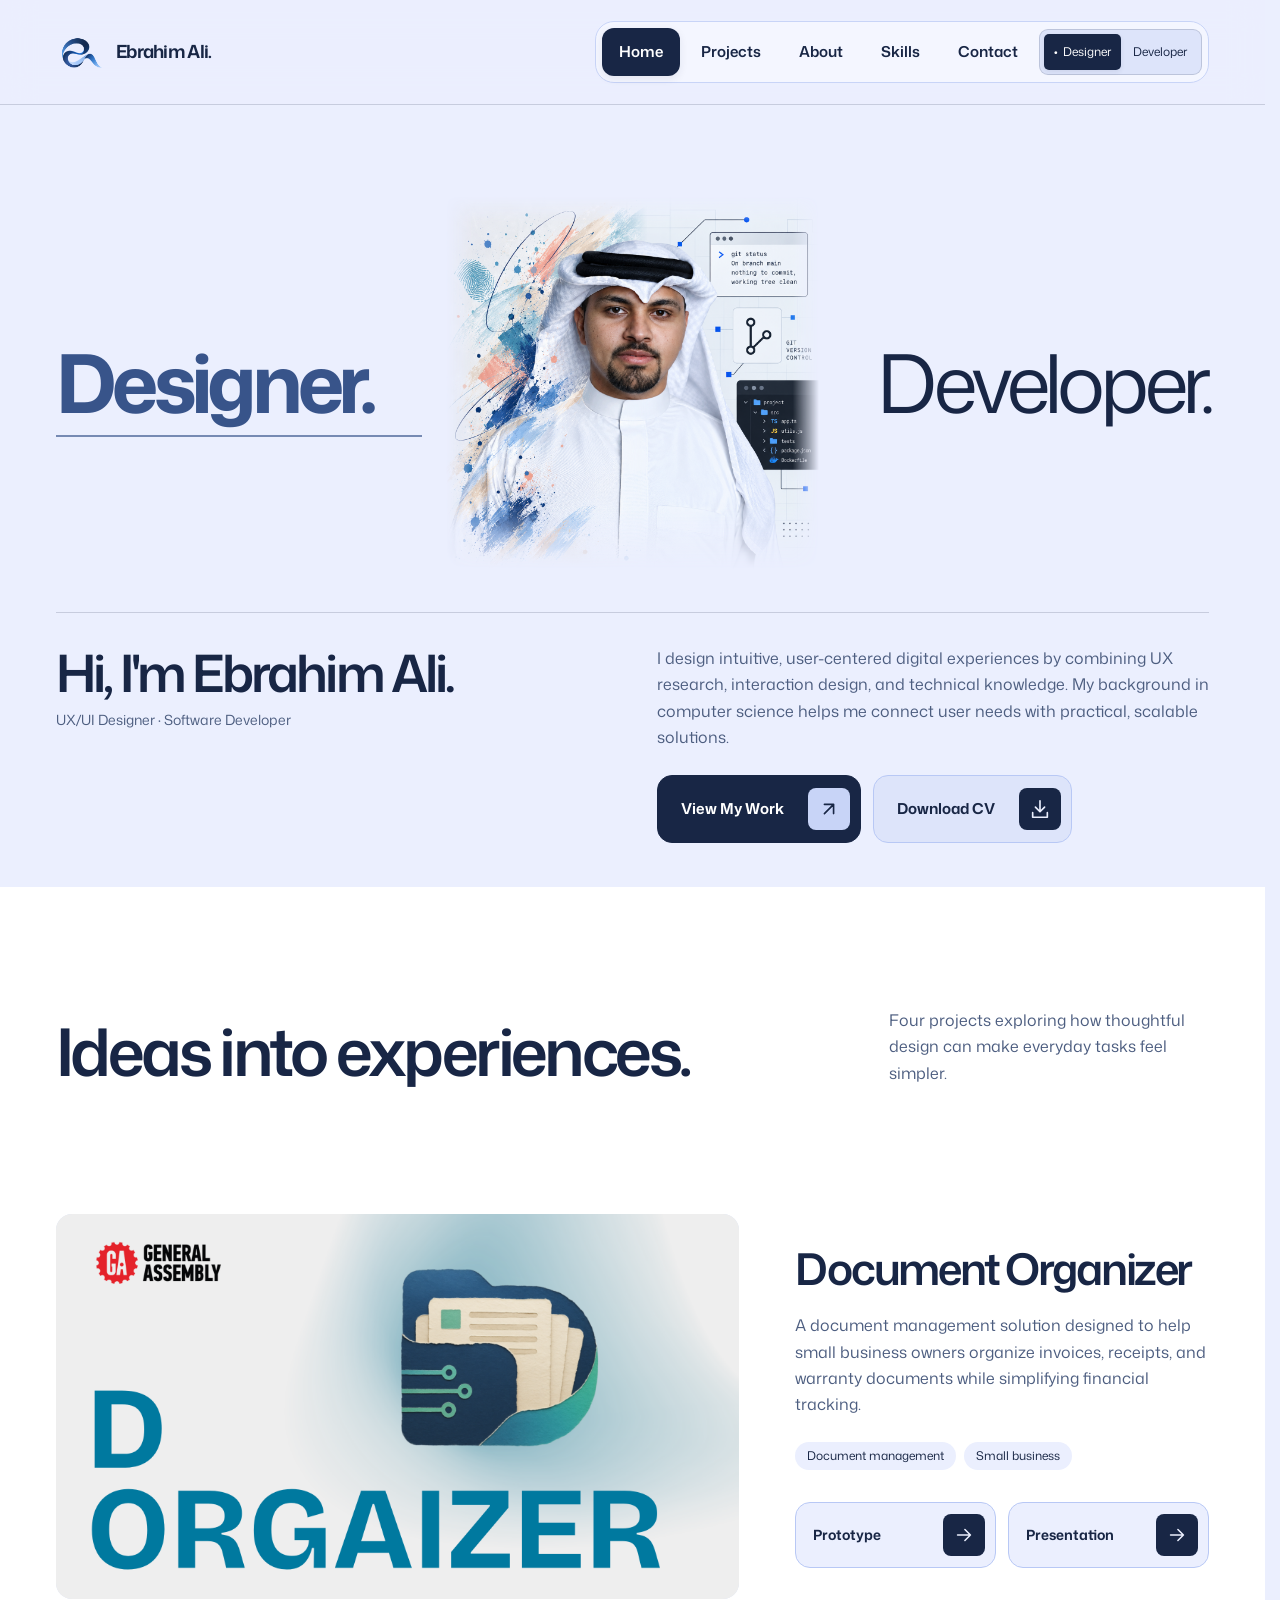
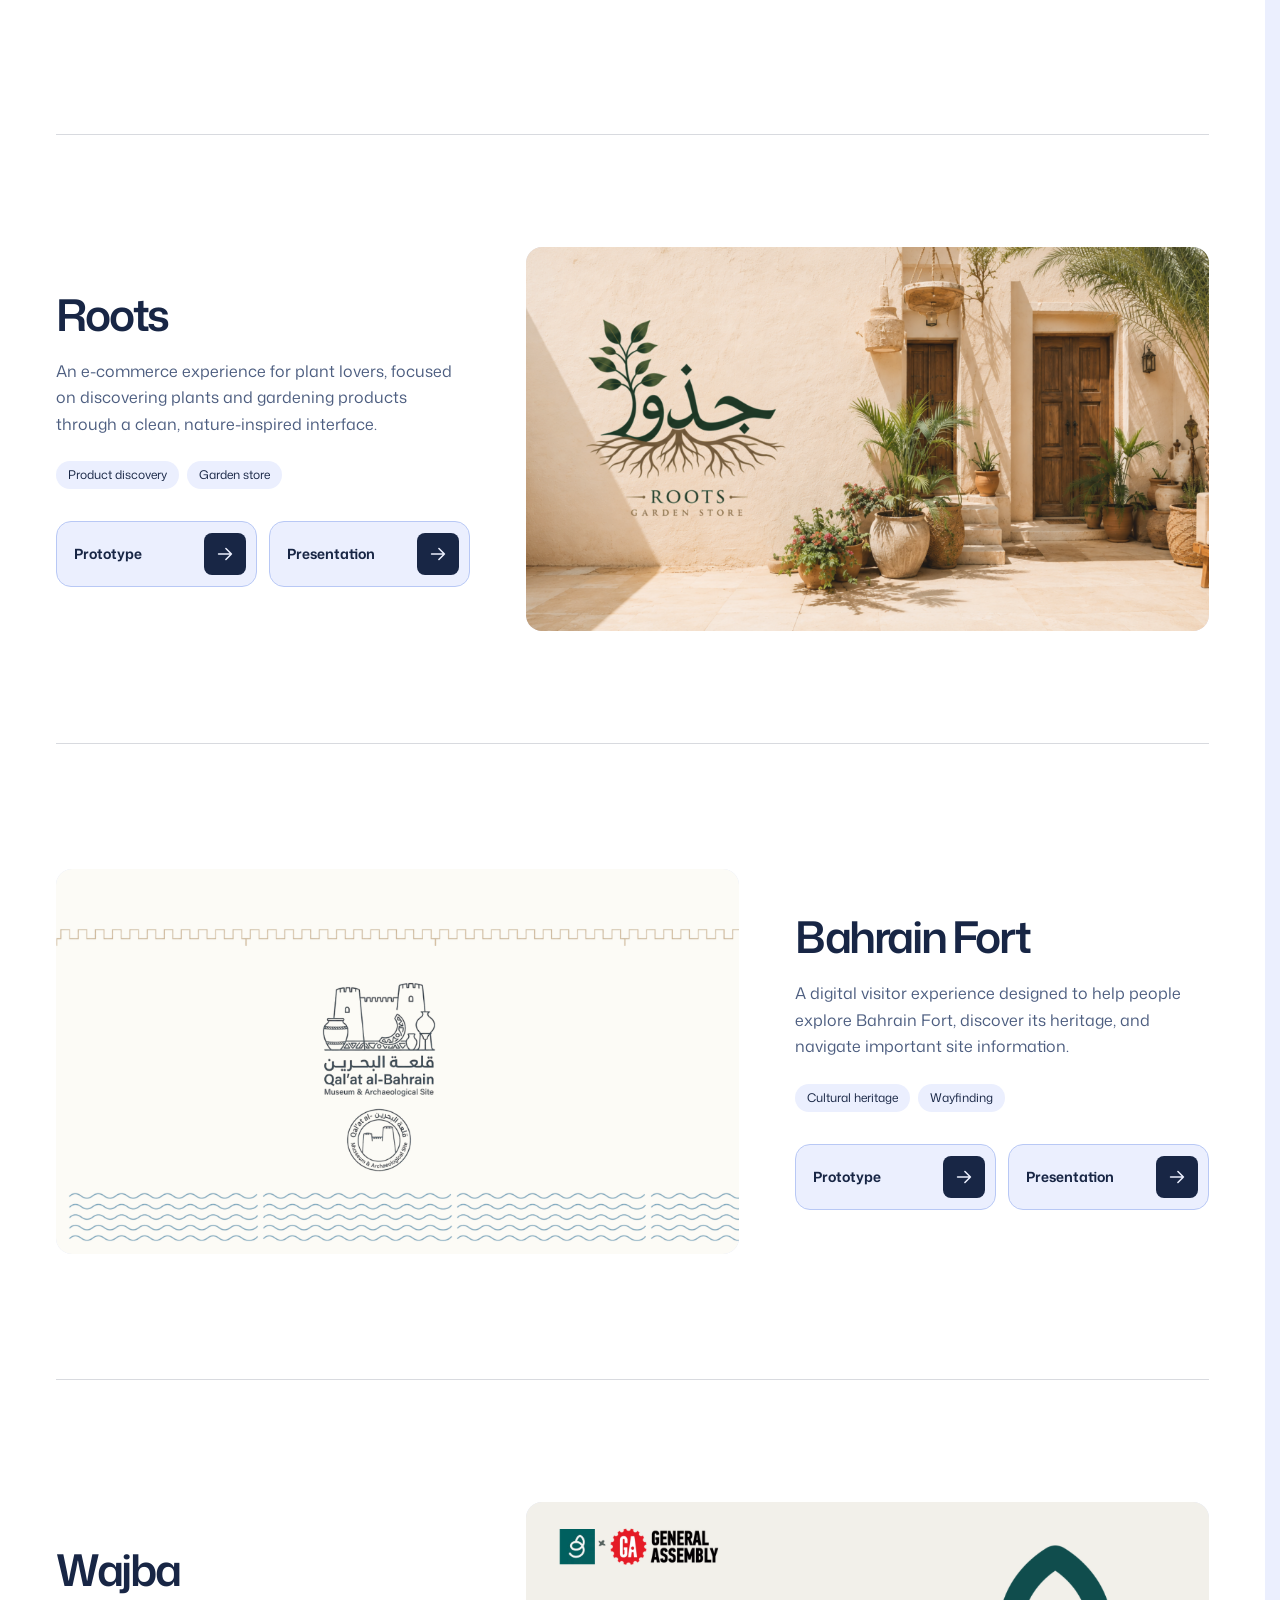
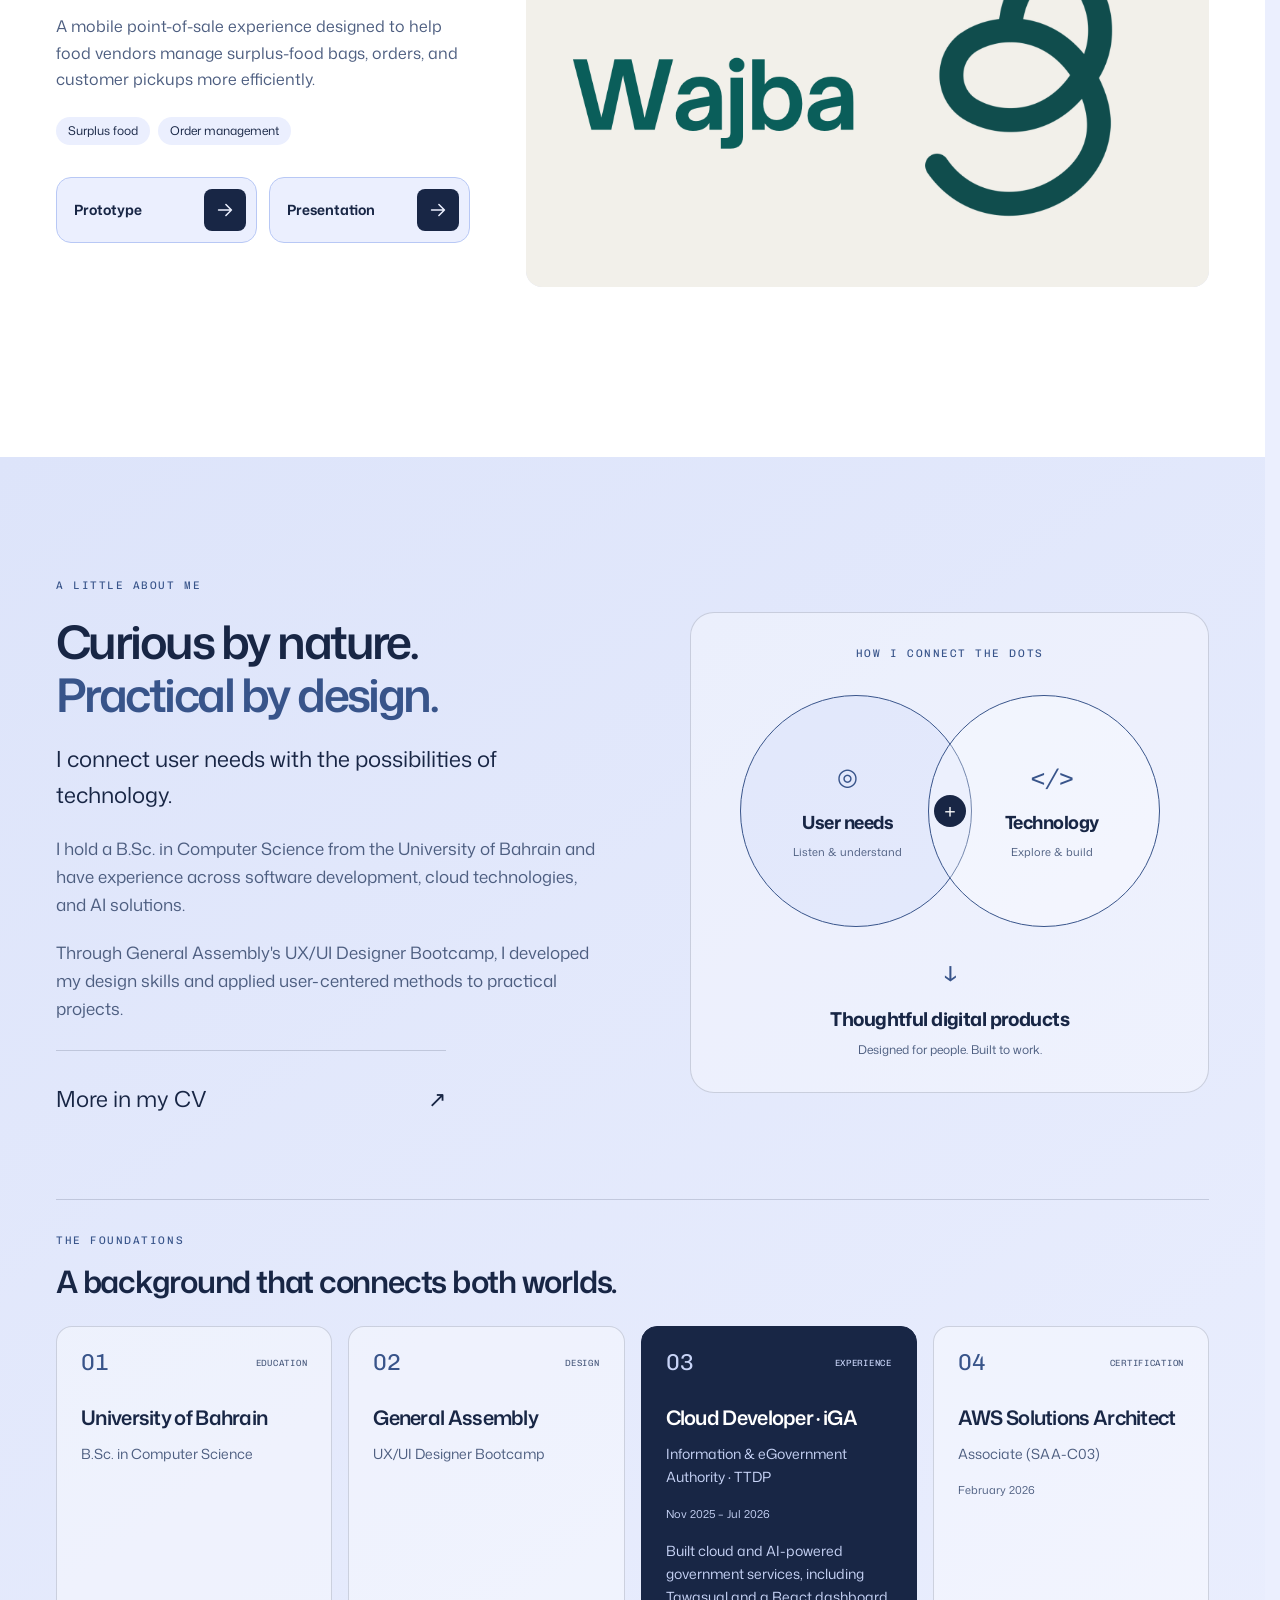
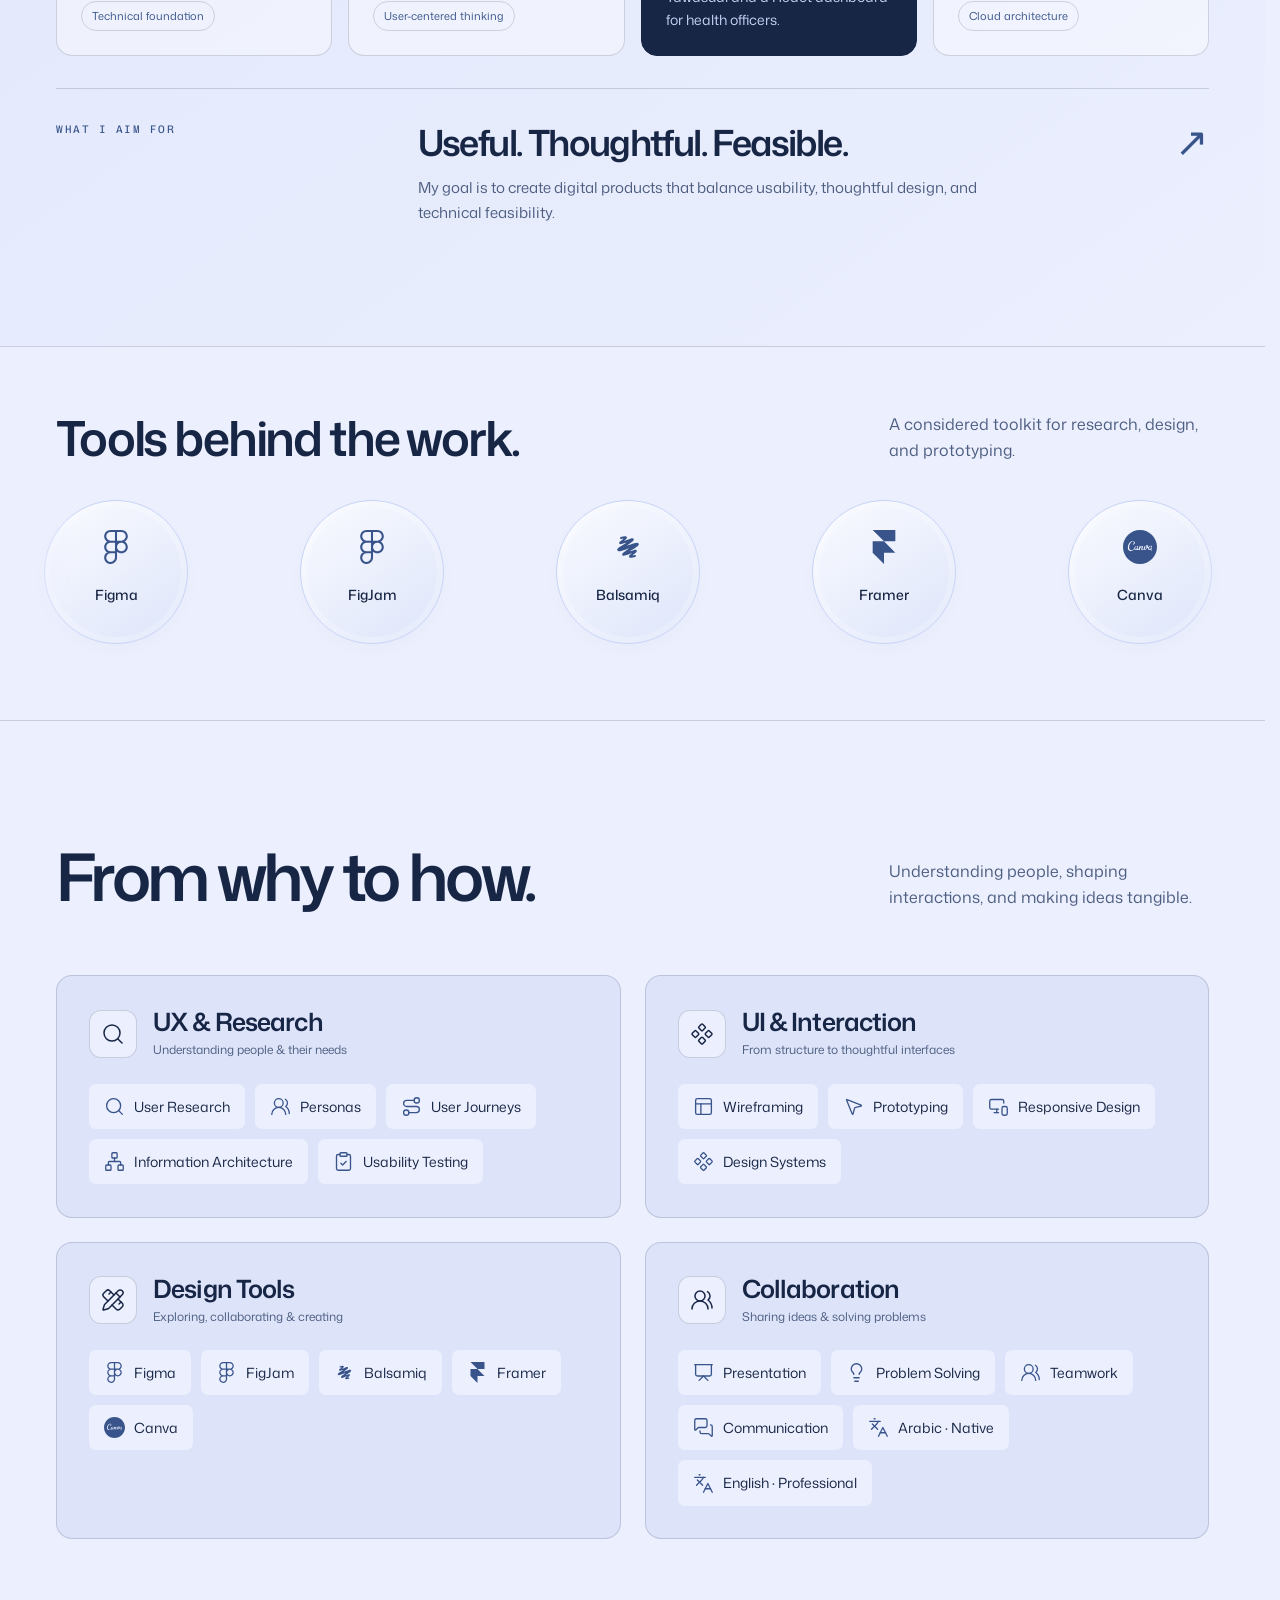
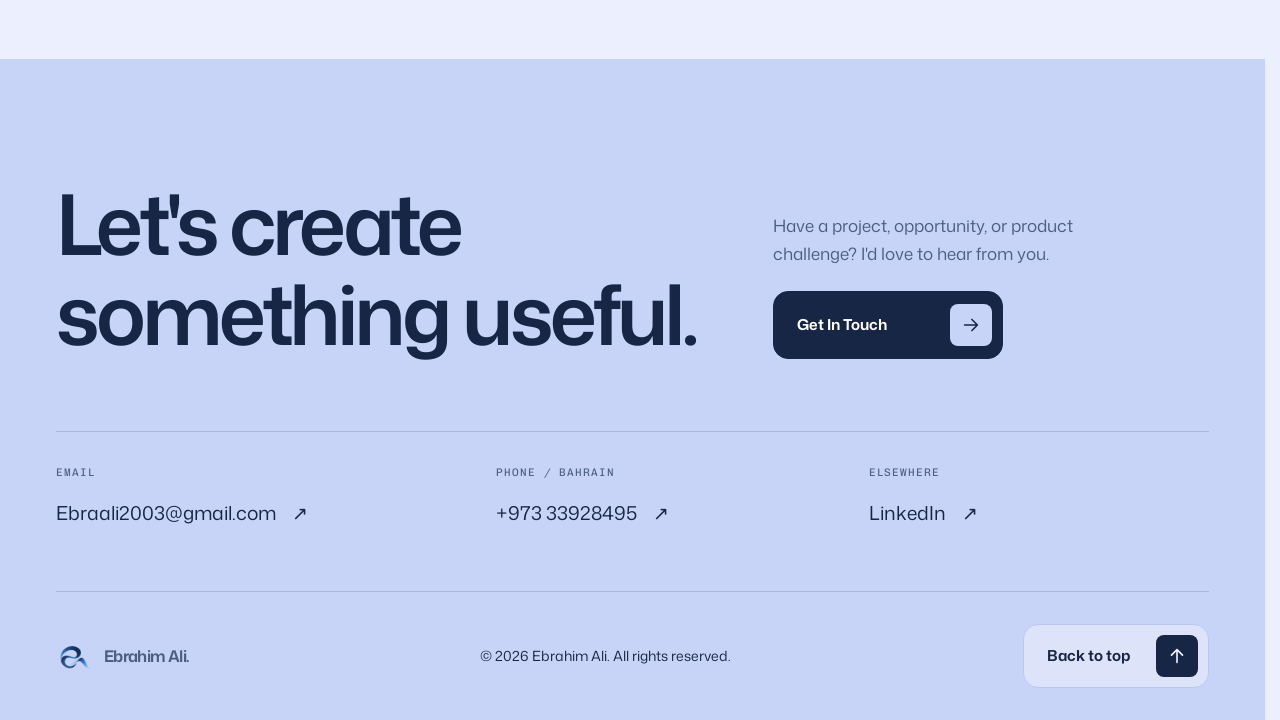
==== commit 40d578fe: "Redesign About with people and technology visualization and credential cards" ====
--- a/index.html
+++ b/index.html
@@ -212,38 +212,37 @@
 </div>
 </div>
 </section>
-<section class="section about" id="about" aria-labelledby="about-title" tabindex="-1">
-<div class="wrap about-grid">
+<section class="section about about-story" id="about" aria-labelledby="about-title" tabindex="-1">
+<div class="wrap">
+<div class="about-grid">
 <div class="about-intro">
-<h2 id="about-title">Curious by nature.<br>Practical by design.</h2>
+<span class="about-eyebrow">A LITTLE ABOUT ME</span>
+<h2 id="about-title">Curious by nature.<br><span>Practical by design.</span></h2>
 <p class="large">I connect user needs with the possibilities of technology.</p>
 <p>I hold a B.Sc. in Computer Science from the University of Bahrain and have experience across software development, cloud technologies, and AI solutions.</p>
 <p>Through General Assembly's UX/UI Designer Bootcamp, I developed my design skills and applied user-centered methods to practical projects.</p>
 <div class="cv-contact"><a data-cv-link href="./Ebrahim_Resume__UX_.pdf?v=4cef671e90de" download="Ebrahim_Resume__UX_.pdf">More in my CV <span aria-hidden="true">↗</span></a></div>
 </div>
-<div class="about-details">
-<div class="detail">
-<h3>University of Bahrain</h3>
-<p>B.Sc. in Computer Science</p>
-</div>
-<div class="detail">
-<h3>General Assembly</h3>
-<p>UX/UI Designer Bootcamp</p>
-</div>
-<div class="detail">
-<h3>Cloud Developer · iGA</h3>
-<p>Information &amp; eGovernment Authority · TTDP<br>Nov 2025 – Jul 2026</p>
-<p>Built cloud and AI-powered government services, including Tawasual and a React dashboard for health officers.</p>
-</div>
-<div class="detail">
-<h3>AWS Solutions Architect</h3>
-<p>Associate (SAA-C03) · February 2026</p>
-</div>
-<div class="detail">
-<h3>Useful. Thoughtful. Feasible.</h3>
-<p>My goal is to create digital products that balance usability, thoughtful design, and technical feasibility.</p>
-</div>
-</div>
+<div class="about-map" role="img" aria-label="My approach connects user needs, thoughtful design, and technology to create useful digital products.">
+<span class="about-eyebrow">HOW I CONNECT THE DOTS</span>
+<div class="connection-visual" aria-hidden="true">
+<div class="connection-circle people-circle"><span class="connection-icon">◎</span><strong>User needs</strong><small>Listen &amp; understand</small></div>
+<div class="connection-circle tech-circle"><span class="connection-icon">&lt;/&gt;</span><strong>Technology</strong><small>Explore &amp; build</small></div>
+<span class="connection-center">+</span>
+</div>
+<div class="connection-result"><span aria-hidden="true">↓</span><strong>Thoughtful digital products</strong><small>Designed for people. Built to work.</small></div>
+</div>
+</div>
+<div class="about-journey">
+<div class="journey-heading"><span class="about-eyebrow">THE FOUNDATIONS</span><h3>A background that connects both worlds.</h3></div>
+<div class="journey-grid">
+<article class="journey-card"><div class="journey-card-top"><span class="journey-number">01</span><span class="journey-category">EDUCATION</span></div><h3>University of Bahrain</h3><p>B.Sc. in Computer Science</p><span class="journey-tag">Technical foundation</span></article>
+<article class="journey-card"><div class="journey-card-top"><span class="journey-number">02</span><span class="journey-category">DESIGN</span></div><h3>General Assembly</h3><p>UX/UI Designer Bootcamp</p><span class="journey-tag">User-centered thinking</span></article>
+<article class="journey-card journey-experience"><div class="journey-card-top"><span class="journey-number">03</span><span class="journey-category">EXPERIENCE</span></div><h3>Cloud Developer · iGA</h3><p>Information &amp; eGovernment Authority · TTDP</p><span class="journey-date">Nov 2025 – Jul 2026</span><p>Built cloud and AI-powered government services, including Tawasual and a React dashboard for health officers.</p></article>
+<article class="journey-card"><div class="journey-card-top"><span class="journey-number">04</span><span class="journey-category">CERTIFICATION</span></div><h3>AWS Solutions Architect</h3><p>Associate (SAA-C03)</p><span class="journey-date">February 2026</span><span class="journey-tag">Cloud architecture</span></article>
+</div>
+</div>
+<div class="about-principle"><span class="about-eyebrow">WHAT I AIM FOR</span><div><h3>Useful. Thoughtful. Feasible.</h3><p>My goal is to create digital products that balance usability, thoughtful design, and technical feasibility.</p></div><span class="principle-mark" aria-hidden="true">↗</span></div>
 </div>
 </section>
 <section class="tool-section" aria-labelledby="tools-title"><div class="wrap"><div class="section-head"><h2 id="tools-title">Tools behind the work.</h2><p data-tools-description>A considered toolkit for research, design, and prototyping.</p></div></div><div class="tool-marquee" data-track-panel="designer"  tabindex="0" aria-label="designer tools; focus or hover to pause"><div class="tool-belt"><div class="tool-set"><span class="tool-chip"><svg xmlns="http://www.w3.org/2000/svg" viewBox="0 0 24 24" class="skill-item-icon icon-brand" aria-hidden="true" focusable="false" data-icon="simple-figma" fill="currentColor" stroke="none"><path d="M15.852 8.981h-4.588V0h4.588c2.476 0 4.49 2.014 4.49 4.49s-2.014 4.491-4.49 4.491zM12.735 7.51h3.117c1.665 0 3.019-1.355 3.019-3.019s-1.355-3.019-3.019-3.019h-3.117V7.51zm0 1.471H8.148c-2.476 0-4.49-2.014-4.49-4.49S5.672 0 8.148 0h4.588v8.981zm-4.587-7.51c-1.665 0-3.019 1.355-3.019 3.019s1.354 3.02 3.019 3.02h3.117V1.471H8.148zm4.587 15.019H8.148c-2.476 0-4.49-2.014-4.49-4.49s2.014-4.49 4.49-4.49h4.588v8.98zM8.148 8.981c-1.665 0-3.019 1.355-3.019 3.019s1.355 3.019 3.019 3.019h3.117V8.981H8.148zM8.172 24c-2.489 0-4.515-2.014-4.515-4.49s2.014-4.49 4.49-4.49h4.588v4.441c0 2.503-2.047 4.539-4.563 4.539zm-.024-7.51a3.023 3.023 0 0 0-3.019 3.019c0 1.665 1.365 3.019 3.044 3.019 1.705 0 3.093-1.376 3.093-3.068v-2.97H8.148zm7.704 0h-.098c-2.476 0-4.49-2.014-4.49-4.49s2.014-4.49 4.49-4.49h.098c2.476 0 4.49 2.014 4.49 4.49s-2.014 4.49-4.49 4.49zm-.097-7.509c-1.665 0-3.019 1.355-3.019 3.019s1.355 3.019 3.019 3.019h.098c1.665 0 3.019-1.355 3.019-3.019s-1.355-3.019-3.019-3.019h-.098z" /></svg><span>Figma</span></span><span class="tool-chip"><svg xmlns="http://www.w3.org/2000/svg" viewBox="0 0 24 24" class="skill-item-icon icon-brand" aria-hidden="true" focusable="false" data-icon="simple-figma" fill="currentColor" stroke="none"><path d="M15.852 8.981h-4.588V0h4.588c2.476 0 4.49 2.014 4.49 4.49s-2.014 4.491-4.49 4.491zM12.735 7.51h3.117c1.665 0 3.019-1.355 3.019-3.019s-1.355-3.019-3.019-3.019h-3.117V7.51zm0 1.471H8.148c-2.476 0-4.49-2.014-4.49-4.49S5.672 0 8.148 0h4.588v8.981zm-4.587-7.51c-1.665 0-3.019 1.355-3.019 3.019s1.354 3.02 3.019 3.02h3.117V1.471H8.148zm4.587 15.019H8.148c-2.476 0-4.49-2.014-4.49-4.49s2.014-4.49 4.49-4.49h4.588v8.98zM8.148 8.981c-1.665 0-3.019 1.355-3.019 3.019s1.355 3.019 3.019 3.019h3.117V8.981H8.148zM8.172 24c-2.489 0-4.515-2.014-4.515-4.49s2.014-4.49 4.49-4.49h4.588v4.441c0 2.503-2.047 4.539-4.563 4.539zm-.024-7.51a3.023 3.023 0 0 0-3.019 3.019c0 1.665 1.365 3.019 3.044 3.019 1.705 0 3.093-1.376 3.093-3.068v-2.97H8.148zm7.704 0h-.098c-2.476 0-4.49-2.014-4.49-4.49s2.014-4.49 4.49-4.49h.098c2.476 0 4.49 2.014 4.49 4.49s-2.014 4.49-4.49 4.49zm-.097-7.509c-1.665 0-3.019 1.355-3.019 3.019s1.355 3.019 3.019 3.019h.098c1.665 0 3.019-1.355 3.019-3.019s-1.355-3.019-3.019-3.019h-.098z" /></svg><span>FigJam</span></span><span class="tool-chip"><svg xmlns="http://www.w3.org/2000/svg" viewBox="0 0 319.8 297.8" class="skill-item-icon icon-brand" aria-hidden="true" focusable="false" data-icon="balsamiq-balsamiq_logomark_black" fill="currentColor" stroke="none"><path d="m182.6 184.7c15.9-10 42.8-26.7 56.6-36.6 15.9-11.3 27.3-20.7 20.2-33.1-6.1-10.5-19.1-8.3-41.3-1.3-20.4 6.5-47.4 16-64 22.1-2 .7-3.4-2-1.6-3.2 20-13.5 42.9-29.9 54.9-40.5 7.7-6.8 8.7-15.1 4.6-20.2-3.5-4.3-8.1-8.7-29.9-1.6-15.7 5.2-35.7 13.6-53.7 20.9-1.9.8-3.4-1.7-1.8-3 4.3-3.6 12.7-10.1 17.3-14.9 7.3-7.7 7.4-15.2 3.7-20.1-1.9-2.6-6.2-6.9-18.3-5.9-10 .8-21.6 2.9-37.2 7.2-11.4 3.2-9.8 20.9 6.4 18 4.1-.7 10-1.9 14.3-2.8 1.8-.4 3 2 1.5 3.1-10.8 8.6-23.6 18.9-29.5 24.2-7.7 6.8-10.8 14.1-5.7 20.9 5.3 6.9 15.7 4.8 28.2 1.2 7.7-2.2 19.7-6.3 28.3-9.2 2-.7 3.3 2.1 1.5 3.2-15.9 10-42.8 26.7-56.6 36.6-15.9 11.3-27.3 20.7-20.2 33.1 6.1 10.5 19.1 8.3 41.3 1.3 20.4-6.5 47.4-16 64-22.1 2-.7 3.4 2 1.6 3.2-20 13.5-42.9 29.9-54.9 40.5-7.7 6.8-8.7 15.1-4.6 20.2 3.5 4.3 8.1 8.7 29.9 1.6 15.7-5.2 35.7-13.6 53.7-20.9 1.9-.8 3.4 1.7 1.8 3-4.3 3.6-12.7 10.1-17.3 14.9-7.3 7.7-7.4 15.2-3.7 20.1 1.9 2.6 6.2 6.9 18.3 5.9 10-.8 21.6-2.9 37.2-7.2 11.4-3.2 9.8-20.9-6.4-18-4.1.7-10 1.9-14.3 2.8-1.8.4-3-2-1.5-3.1 10.8-8.5 23.5-18.8 29.4-24.1 7.7-6.8 10.8-14.1 5.7-20.9-5.3-6.9-15.7-4.8-28.2-1.2-7.7 2.2-19.7 6.3-28.3 9.2-1.8.6-3.2-2.2-1.4-3.3z" /></svg><span>Balsamiq</span></span><span class="tool-chip"><svg xmlns="http://www.w3.org/2000/svg" viewBox="0 0 24 24" class="skill-item-icon icon-brand" aria-hidden="true" focusable="false" data-icon="simple-framer" fill="currentColor" stroke="none"><path d="M4 0h16v8h-8zM4 8h8l8 8H4zM4 16h8v8z" /></svg><span>Framer</span></span><span class="tool-chip"><svg xmlns="http://www.w3.org/2000/svg" viewBox="0 0 24 24" class="skill-item-icon icon-brand" aria-hidden="true" focusable="false" data-icon="simple-canva" fill="currentColor" stroke="none"><path d="M12 0C5.373 0 0 5.373 0 12s5.373 12 12 12 12-5.373 12-12S18.627 0 12 0zM6.962 7.68c.754 0 1.337.549 1.405 1.2.069.583-.171 1.097-.822 1.406-.343.171-.48.172-.549.069-.034-.069 0-.137.069-.206.617-.514.617-.926.548-1.508-.034-.378-.308-.618-.583-.618-1.2 0-2.914 2.674-2.674 4.629.103.754.549 1.646 1.509 1.646.308 0 .65-.103.96-.24.5-.264.799-.47 1.097-.8-.073-.885.704-2.046 1.851-2.046.515 0 .926.205.96.583.068.514-.377.582-.514.582s-.378-.034-.378-.17c-.034-.138.309-.07.275-.378-.035-.206-.24-.274-.446-.274-.72 0-1.131.994-1.029 1.611.035.275.172.549.447.549.205 0 .514-.31.617-.755.068-.308.343-.514.583-.514.102 0 .17.034.205.171v.138c-.034.137-.137.548-.102.651 0 .069.034.171.17.171.092 0 .436-.18.777-.459.117-.59.253-1.298.253-1.357.034-.24.137-.48.617-.48.103 0 .171.034.205.171v.138l-.136.617c.445-.583 1.097-.994 1.508-.994.172 0 .309.102.309.274 0 .103 0 .274-.069.446-.137.377-.309.96-.412 1.474 0 .137.035.274.207.274.171 0 .685-.206 1.096-.754l.007-.004c-.002-.068-.007-.134-.007-.202 0-.411.035-.754.104-.994.068-.274.411-.514.617-.514.103 0 .205.069.205.171 0 .035 0 .103-.034.137-.137.446-.24.857-.24 1.269 0 .24.034.582.102.788 0 .034.035.069.07.069.068 0 .548-.445.89-1.028-.308-.206-.48-.549-.48-.96 0-.72.446-1.097.858-1.097.343 0 .617.24.617.72 0 .308-.103.65-.274.96h.102a.77.77 0 0 0 .584-.24.293.293 0 0 1 .134-.117c.335-.425.83-.74 1.41-.74.48 0 .924.205.959.582.068.515-.378.618-.515.618l-.002-.002c-.138 0-.377-.035-.377-.172 0-.137.309-.068.274-.376-.034-.206-.24-.275-.446-.275-.686 0-1.13.891-1.028 1.611.034.275.171.583.445.583.206 0 .515-.308.652-.754.068-.274.343-.514.583-.514.103 0 .17.034.205.171 0 .069 0 .206-.137.652-.17.308-.171.48-.137.617.034.274.171.48.309.583.034.034.068.102.068.102 0 .069-.034.138-.137.138-.034 0-.068 0-.103-.035-.514-.205-.72-.548-.789-.891-.205.24-.445.377-.72.377-.445 0-.89-.411-.96-.926a1.609 1.609 0 0 1 .075-.649c-.203.13-.422.203-.623.203h-.17c-.447.652-.927 1.098-1.27 1.303a.896.896 0 0 1-.377.104c-.068 0-.171-.035-.205-.104-.095-.152-.156-.392-.193-.667-.481.527-1.145.805-1.453.805-.343 0-.548-.206-.582-.55v-.376c.102-.754.377-1.2.377-1.337a.074.074 0 0 0-.069-.07c-.24 0-1.028.824-1.166 1.373l-.103.445c-.068.309-.377.515-.582.515-.103 0-.172-.035-.206-.172v-.137l.046-.233c-.435.31-.87.508-1.075.508-.308 0-.48-.172-.514-.412-.206.274-.445.412-.754.412-.352 0-.696-.24-.862-.593-.244.275-.523.553-.852.764-.48.309-1.028.549-1.68.549-.582 0-1.097-.309-1.371-.583-.412-.377-.651-.96-.686-1.509-.205-1.68.823-3.84 2.4-4.8.378-.205.755-.343 1.132-.343zm9.77 3.291c-.104 0-.172.172-.172.343 0 .274.137.583.309.755a1.74 1.74 0 0 0 .102-.583c0-.343-.137-.515-.24-.515z" /></svg><span>Canva</span></span></div><div class="tool-set" aria-hidden="true"><span class="tool-chip"><svg xmlns="http://www.w3.org/2000/svg" viewBox="0 0 24 24" class="skill-item-icon icon-brand" aria-hidden="true" focusable="false" data-icon="simple-figma" fill="currentColor" stroke="none"><path d="M15.852 8.981h-4.588V0h4.588c2.476 0 4.49 2.014 4.49 4.49s-2.014 4.491-4.49 4.491zM12.735 7.51h3.117c1.665 0 3.019-1.355 3.019-3.019s-1.355-3.019-3.019-3.019h-3.117V7.51zm0 1.471H8.148c-2.476 0-4.49-2.014-4.49-4.49S5.672 0 8.148 0h4.588v8.981zm-4.587-7.51c-1.665 0-3.019 1.355-3.019 3.019s1.354 3.02 3.019 3.02h3.117V1.471H8.148zm4.587 15.019H8.148c-2.476 0-4.49-2.014-4.49-4.49s2.014-4.49 4.49-4.49h4.588v8.98zM8.148 8.981c-1.665 0-3.019 1.355-3.019 3.019s1.355 3.019 3.019 3.019h3.117V8.981H8.148zM8.172 24c-2.489 0-4.515-2.014-4.515-4.49s2.014-4.49 4.49-4.49h4.588v4.441c0 2.503-2.047 4.539-4.563 4.539zm-.024-7.51a3.023 3.023 0 0 0-3.019 3.019c0 1.665 1.365 3.019 3.044 3.019 1.705 0 3.093-1.376 3.093-3.068v-2.97H8.148zm7.704 0h-.098c-2.476 0-4.49-2.014-4.49-4.49s2.014-4.49 4.49-4.49h.098c2.476 0 4.49 2.014 4.49 4.49s-2.014 4.49-4.49 4.49zm-.097-7.509c-1.665 0-3.019 1.355-3.019 3.019s1.355 3.019 3.019 3.019h.098c1.665 0 3.019-1.355 3.019-3.019s-1.355-3.019-3.019-3.019h-.098z" /></svg><span>Figma</span></span><span class="tool-chip"><svg xmlns="http://www.w3.org/2000/svg" viewBox="0 0 24 24" class="skill-item-icon icon-brand" aria-hidden="true" focusable="false" data-icon="simple-figma" fill="currentColor" stroke="none"><path d="M15.852 8.981h-4.588V0h4.588c2.476 0 4.49 2.014 4.49 4.49s-2.014 4.491-4.49 4.491zM12.735 7.51h3.117c1.665 0 3.019-1.355 3.019-3.019s-1.355-3.019-3.019-3.019h-3.117V7.51zm0 1.471H8.148c-2.476 0-4.49-2.014-4.49-4.49S5.672 0 8.148 0h4.588v8.981zm-4.587-7.51c-1.665 0-3.019 1.355-3.019 3.019s1.354 3.02 3.019 3.02h3.117V1.471H8.148zm4.587 15.019H8.148c-2.476 0-4.49-2.014-4.49-4.49s2.014-4.49 4.49-4.49h4.588v8.98zM8.148 8.981c-1.665 0-3.019 1.355-3.019 3.019s1.355 3.019 3.019 3.019h3.117V8.981H8.148zM8.172 24c-2.489 0-4.515-2.014-4.515-4.49s2.014-4.49 4.49-4.49h4.588v4.441c0 2.503-2.047 4.539-4.563 4.539zm-.024-7.51a3.023 3.023 0 0 0-3.019 3.019c0 1.665 1.365 3.019 3.044 3.019 1.705 0 3.093-1.376 3.093-3.068v-2.97H8.148zm7.704 0h-.098c-2.476 0-4.49-2.014-4.49-4.49s2.014-4.49 4.49-4.49h.098c2.476 0 4.49 2.014 4.49 4.49s-2.014 4.49-4.49 4.49zm-.097-7.509c-1.665 0-3.019 1.355-3.019 3.019s1.355 3.019 3.019 3.019h.098c1.665 0 3.019-1.355 3.019-3.019s-1.355-3.019-3.019-3.019h-.098z" /></svg><span>FigJam</span></span><span class="tool-chip"><svg xmlns="http://www.w3.org/2000/svg" viewBox="0 0 319.8 297.8" class="skill-item-icon icon-brand" aria-hidden="true" focusable="false" data-icon="balsamiq-balsamiq_logomark_black" fill="currentColor" stroke="none"><path d="m182.6 184.7c15.9-10 42.8-26.7 56.6-36.6 15.9-11.3 27.3-20.7 20.2-33.1-6.1-10.5-19.1-8.3-41.3-1.3-20.4 6.5-47.4 16-64 22.1-2 .7-3.4-2-1.6-3.2 20-13.5 42.9-29.9 54.9-40.5 7.7-6.8 8.7-15.1 4.6-20.2-3.5-4.3-8.1-8.7-29.9-1.6-15.7 5.2-35.7 13.6-53.7 20.9-1.9.8-3.4-1.7-1.8-3 4.3-3.6 12.7-10.1 17.3-14.9 7.3-7.7 7.4-15.2 3.7-20.1-1.9-2.6-6.2-6.9-18.3-5.9-10 .8-21.6 2.9-37.2 7.2-11.4 3.2-9.8 20.9 6.4 18 4.1-.7 10-1.9 14.3-2.8 1.8-.4 3 2 1.5 3.1-10.8 8.6-23.6 18.9-29.5 24.2-7.7 6.8-10.8 14.1-5.7 20.9 5.3 6.9 15.7 4.8 28.2 1.2 7.7-2.2 19.7-6.3 28.3-9.2 2-.7 3.3 2.1 1.5 3.2-15.9 10-42.8 26.7-56.6 36.6-15.9 11.3-27.3 20.7-20.2 33.1 6.1 10.5 19.1 8.3 41.3 1.3 20.4-6.5 47.4-16 64-22.1 2-.7 3.4 2 1.6 3.2-20 13.5-42.9 29.9-54.9 40.5-7.7 6.8-8.7 15.1-4.6 20.2 3.5 4.3 8.1 8.7 29.9 1.6 15.7-5.2 35.7-13.6 53.7-20.9 1.9-.8 3.4 1.7 1.8 3-4.3 3.6-12.7 10.1-17.3 14.9-7.3 7.7-7.4 15.2-3.7 20.1 1.9 2.6 6.2 6.9 18.3 5.9 10-.8 21.6-2.9 37.2-7.2 11.4-3.2 9.8-20.9-6.4-18-4.1.7-10 1.9-14.3 2.8-1.8.4-3-2-1.5-3.1 10.8-8.5 23.5-18.8 29.4-24.1 7.7-6.8 10.8-14.1 5.7-20.9-5.3-6.9-15.7-4.8-28.2-1.2-7.7 2.2-19.7 6.3-28.3 9.2-1.8.6-3.2-2.2-1.4-3.3z" /></svg><span>Balsamiq</span></span><span class="tool-chip"><svg xmlns="http://www.w3.org/2000/svg" viewBox="0 0 24 24" class="skill-item-icon icon-brand" aria-hidden="true" focusable="false" data-icon="simple-framer" fill="currentColor" stroke="none"><path d="M4 0h16v8h-8zM4 8h8l8 8H4zM4 16h8v8z" /></svg><span>Framer</span></span><span class="tool-chip"><svg xmlns="http://www.w3.org/2000/svg" viewBox="0 0 24 24" class="skill-item-icon icon-brand" aria-hidden="true" focusable="false" data-icon="simple-canva" fill="currentColor" stroke="none"><path d="M12 0C5.373 0 0 5.373 0 12s5.373 12 12 12 12-5.373 12-12S18.627 0 12 0zM6.962 7.68c.754 0 1.337.549 1.405 1.2.069.583-.171 1.097-.822 1.406-.343.171-.48.172-.549.069-.034-.069 0-.137.069-.206.617-.514.617-.926.548-1.508-.034-.378-.308-.618-.583-.618-1.2 0-2.914 2.674-2.674 4.629.103.754.549 1.646 1.509 1.646.308 0 .65-.103.96-.24.5-.264.799-.47 1.097-.8-.073-.885.704-2.046 1.851-2.046.515 0 .926.205.96.583.068.514-.377.582-.514.582s-.378-.034-.378-.17c-.034-.138.309-.07.275-.378-.035-.206-.24-.274-.446-.274-.72 0-1.131.994-1.029 1.611.035.275.172.549.447.549.205 0 .514-.31.617-.755.068-.308.343-.514.583-.514.102 0 .17.034.205.171v.138c-.034.137-.137.548-.102.651 0 .069.034.171.17.171.092 0 .436-.18.777-.459.117-.59.253-1.298.253-1.357.034-.24.137-.48.617-.48.103 0 .171.034.205.171v.138l-.136.617c.445-.583 1.097-.994 1.508-.994.172 0 .309.102.309.274 0 .103 0 .274-.069.446-.137.377-.309.96-.412 1.474 0 .137.035.274.207.274.171 0 .685-.206 1.096-.754l.007-.004c-.002-.068-.007-.134-.007-.202 0-.411.035-.754.104-.994.068-.274.411-.514.617-.514.103 0 .205.069.205.171 0 .035 0 .103-.034.137-.137.446-.24.857-.24 1.269 0 .24.034.582.102.788 0 .034.035.069.07.069.068 0 .548-.445.89-1.028-.308-.206-.48-.549-.48-.96 0-.72.446-1.097.858-1.097.343 0 .617.24.617.72 0 .308-.103.65-.274.96h.102a.77.77 0 0 0 .584-.24.293.293 0 0 1 .134-.117c.335-.425.83-.74 1.41-.74.48 0 .924.205.959.582.068.515-.378.618-.515.618l-.002-.002c-.138 0-.377-.035-.377-.172 0-.137.309-.068.274-.376-.034-.206-.24-.275-.446-.275-.686 0-1.13.891-1.028 1.611.034.275.171.583.445.583.206 0 .515-.308.652-.754.068-.274.343-.514.583-.514.103 0 .17.034.205.171 0 .069 0 .206-.137.652-.17.308-.171.48-.137.617.034.274.171.48.309.583.034.034.068.102.068.102 0 .069-.034.138-.137.138-.034 0-.068 0-.103-.035-.514-.205-.72-.548-.789-.891-.205.24-.445.377-.72.377-.445 0-.89-.411-.96-.926a1.609 1.609 0 0 1 .075-.649c-.203.13-.422.203-.623.203h-.17c-.447.652-.927 1.098-1.27 1.303a.896.896 0 0 1-.377.104c-.068 0-.171-.035-.205-.104-.095-.152-.156-.392-.193-.667-.481.527-1.145.805-1.453.805-.343 0-.548-.206-.582-.55v-.376c.102-.754.377-1.2.377-1.337a.074.074 0 0 0-.069-.07c-.24 0-1.028.824-1.166 1.373l-.103.445c-.068.309-.377.515-.582.515-.103 0-.172-.035-.206-.172v-.137l.046-.233c-.435.31-.87.508-1.075.508-.308 0-.48-.172-.514-.412-.206.274-.445.412-.754.412-.352 0-.696-.24-.862-.593-.244.275-.523.553-.852.764-.48.309-1.028.549-1.68.549-.582 0-1.097-.309-1.371-.583-.412-.377-.651-.96-.686-1.509-.205-1.68.823-3.84 2.4-4.8.378-.205.755-.343 1.132-.343zm9.77 3.291c-.104 0-.172.172-.172.343 0 .274.137.583.309.755a1.74 1.74 0 0 0 .102-.583c0-.343-.137-.515-.24-.515z" /></svg><span>Canva</span></span></div></div></div><div class="tool-marquee" data-track-panel="developer" hidden tabindex="0" aria-label="developer tools; focus or hover to pause"><div class="tool-belt"><div class="tool-set"><span class="tool-chip"><svg xmlns="http://www.w3.org/2000/svg" viewBox="0 0 24 24" class="skill-item-icon icon-brand" aria-hidden="true" focusable="false" data-icon="simple-react" fill="currentColor" stroke="none"><path d="M14.23 12.004a2.236 2.236 0 0 1-2.235 2.236 2.236 2.236 0 0 1-2.236-2.236 2.236 2.236 0 0 1 2.235-2.236 2.236 2.236 0 0 1 2.236 2.236zm2.648-10.69c-1.346 0-3.107.96-4.888 2.622-1.78-1.653-3.542-2.602-4.887-2.602-.41 0-.783.093-1.106.278-1.375.793-1.683 3.264-.973 6.365C1.98 8.917 0 10.42 0 12.004c0 1.59 1.99 3.097 5.043 4.03-.704 3.113-.39 5.588.988 6.38.32.187.69.275 1.102.275 1.345 0 3.107-.96 4.888-2.624 1.78 1.654 3.542 2.603 4.887 2.603.41 0 .783-.09 1.106-.275 1.374-.792 1.683-3.263.973-6.365C22.02 15.096 24 13.59 24 12.004c0-1.59-1.99-3.097-5.043-4.032.704-3.11.39-5.587-.988-6.38-.318-.184-.688-.277-1.092-.278zm-.005 1.09v.006c.225 0 .406.044.558.127.666.382.955 1.835.73 3.704-.054.46-.142.945-.25 1.44-.96-.236-2.006-.417-3.107-.534-.66-.905-1.345-1.727-2.035-2.447 1.592-1.48 3.087-2.292 4.105-2.295zm-9.77.02c1.012 0 2.514.808 4.11 2.28-.686.72-1.37 1.537-2.02 2.442-1.107.117-2.154.298-3.113.538-.112-.49-.195-.964-.254-1.42-.23-1.868.054-3.32.714-3.707.19-.09.4-.127.563-.132zm4.882 3.05c.455.468.91.992 1.36 1.564-.44-.02-.89-.034-1.345-.034-.46 0-.915.01-1.36.034.44-.572.895-1.096 1.345-1.565zM12 8.1c.74 0 1.477.034 2.202.093.406.582.802 1.203 1.183 1.86.372.64.71 1.29 1.018 1.946-.308.655-.646 1.31-1.013 1.95-.38.66-.773 1.288-1.18 1.87-.728.063-1.466.098-2.21.098-.74 0-1.477-.035-2.202-.093-.406-.582-.802-1.204-1.183-1.86-.372-.64-.71-1.29-1.018-1.946.303-.657.646-1.313 1.013-1.954.38-.66.773-1.286 1.18-1.868.728-.064 1.466-.098 2.21-.098zm-3.635.254c-.24.377-.48.763-.704 1.16-.225.39-.435.782-.635 1.174-.265-.656-.49-1.31-.676-1.947.64-.15 1.315-.283 2.015-.386zm7.26 0c.695.103 1.365.23 2.006.387-.18.632-.405 1.282-.66 1.933-.2-.39-.41-.783-.64-1.174-.225-.392-.465-.774-.705-1.146zm3.063.675c.484.15.944.317 1.375.498 1.732.74 2.852 1.708 2.852 2.476-.005.768-1.125 1.74-2.857 2.475-.42.18-.88.342-1.355.493-.28-.958-.646-1.956-1.1-2.98.45-1.017.81-2.01 1.085-2.964zm-13.395.004c.278.96.645 1.957 1.1 2.98-.45 1.017-.812 2.01-1.086 2.964-.484-.15-.944-.318-1.37-.5-1.732-.737-2.852-1.706-2.852-2.474 0-.768 1.12-1.742 2.852-2.476.42-.18.88-.342 1.356-.494zm11.678 4.28c.265.657.49 1.312.676 1.948-.64.157-1.316.29-2.016.39.24-.375.48-.762.705-1.158.225-.39.435-.788.636-1.18zm-9.945.02c.2.392.41.783.64 1.175.23.39.465.772.705 1.143-.695-.102-1.365-.23-2.006-.386.18-.63.406-1.282.66-1.933zM17.92 16.32c.112.493.2.968.254 1.423.23 1.868-.054 3.32-.714 3.708-.147.09-.338.128-.563.128-1.012 0-2.514-.807-4.11-2.28.686-.72 1.37-1.536 2.02-2.44 1.107-.118 2.154-.3 3.113-.54zm-11.83.01c.96.234 2.006.415 3.107.532.66.905 1.345 1.727 2.035 2.446-1.595 1.483-3.092 2.295-4.11 2.295-.22-.005-.406-.05-.553-.132-.666-.38-.955-1.834-.73-3.703.054-.46.142-.944.25-1.438zm4.56.64c.44.02.89.034 1.345.034.46 0 .915-.01 1.36-.034-.44.572-.895 1.095-1.345 1.565-.455-.47-.91-.993-1.36-1.565z" /></svg><span>React</span></span><span class="tool-chip"><svg xmlns="http://www.w3.org/2000/svg" viewBox="0 0 24 24" class="skill-item-icon icon-brand" aria-hidden="true" focusable="false" data-icon="simple-javascript" fill="currentColor" stroke="none"><path d="M0 0h24v24H0V0zm22.034 18.276c-.175-1.095-.888-2.015-3.003-2.873-.736-.345-1.554-.585-1.797-1.14-.091-.33-.105-.51-.046-.705.15-.646.915-.84 1.515-.66.39.12.75.42.976.9 1.034-.676 1.034-.676 1.755-1.125-.27-.42-.404-.601-.586-.78-.63-.705-1.469-1.065-2.834-1.034l-.705.089c-.676.165-1.32.525-1.71 1.005-1.14 1.291-.811 3.541.569 4.471 1.365 1.02 3.361 1.244 3.616 2.205.24 1.17-.87 1.545-1.966 1.41-.811-.18-1.26-.586-1.755-1.336l-1.83 1.051c.21.48.45.689.81 1.109 1.74 1.756 6.09 1.666 6.871-1.004.029-.09.24-.705.074-1.65l.046.067zm-8.983-7.245h-2.248c0 1.938-.009 3.864-.009 5.805 0 1.232.063 2.363-.138 2.711-.33.689-1.18.601-1.566.48-.396-.196-.597-.466-.83-.855-.063-.105-.11-.196-.127-.196l-1.825 1.125c.305.63.75 1.172 1.324 1.517.855.51 2.004.675 3.207.405.783-.226 1.458-.691 1.811-1.411.51-.93.402-2.07.397-3.346.012-2.054 0-4.109 0-6.179l.004-.056z" /></svg><span>JavaScript</span></span><span class="tool-chip"><svg xmlns="http://www.w3.org/2000/svg" viewBox="0 0 24 24" class="skill-item-icon icon-brand" aria-hidden="true" focusable="false" data-icon="simple-html5" fill="currentColor" stroke="none"><path d="M1.5 0h21l-1.91 21.563L11.977 24l-8.564-2.438L1.5 0zm7.031 9.75l-.232-2.718 10.059.003.23-2.622L5.412 4.41l.698 8.01h9.126l-.326 3.426-2.91.804-2.955-.81-.188-2.11H6.248l.33 4.171L12 19.351l5.379-1.443.744-8.157H8.531z" /></svg><span>HTML</span></span><span class="tool-chip"><svg xmlns="http://www.w3.org/2000/svg" viewBox="0 0 24 24" class="skill-item-icon icon-brand" aria-hidden="true" focusable="false" data-icon="simple-css" fill="currentColor" stroke="none"><path d="M0 0v20.16A3.84 3.84 0 0 0 3.84 24h16.32A3.84 3.84 0 0 0 24 20.16V3.84A3.84 3.84 0 0 0 20.16 0Zm14.256 13.08c1.56 0 2.28 1.08 2.304 2.64h-1.608c.024-.288-.048-.6-.144-.84-.096-.192-.288-.264-.552-.264-.456 0-.696.264-.696.84-.024.576.288.888.768 1.08.72.288 1.608.744 1.92 1.296q.432.648.432 1.656c0 1.608-.912 2.592-2.496 2.592-1.656 0-2.4-1.032-2.424-2.688h1.68c0 .792.264 1.176.792 1.176.264 0 .456-.072.552-.24.192-.312.24-1.176-.048-1.512-.312-.408-.912-.6-1.32-.816q-.828-.396-1.224-.936c-.24-.36-.36-.888-.36-1.536 0-1.44.936-2.472 2.424-2.448m5.4 0c1.584 0 2.304 1.08 2.328 2.64h-1.608c0-.288-.048-.6-.168-.84-.096-.192-.264-.264-.528-.264-.48 0-.72.264-.72.84s.288.888.792 1.08c.696.288 1.608.744 1.92 1.296.264.432.408.984.408 1.656.024 1.608-.888 2.592-2.472 2.592-1.68 0-2.424-1.056-2.448-2.688h1.68c0 .744.264 1.176.792 1.176.264 0 .456-.072.552-.24.216-.312.264-1.176-.048-1.512-.288-.408-.888-.6-1.32-.816-.552-.264-.96-.576-1.2-.936s-.36-.888-.36-1.536c-.024-1.44.912-2.472 2.4-2.448m-11.031.018c.711-.006 1.419.198 1.839.63.432.432.672 1.128.648 1.992H9.336c.024-.456-.096-.792-.432-.96-.312-.144-.768-.048-.888.24-.12.264-.192.576-.168.864v3.504c0 .744.264 1.128.768 1.128a.65.65 0 0 0 .552-.264c.168-.24.192-.552.168-.84h1.776c.096 1.632-.984 2.712-2.568 2.688-1.536 0-2.496-.864-2.472-2.472v-4.032c0-.816.24-1.44.696-1.848.432-.408 1.146-.624 1.857-.63" /></svg><span>CSS</span></span><span class="tool-chip"><svg xmlns="http://www.w3.org/2000/svg" viewBox="0 0 24 24" class="skill-item-icon icon-brand" aria-hidden="true" focusable="false" data-icon="simple-flutter" fill="currentColor" stroke="none"><path d="M14.314 0L2.3 12 6 15.7 21.684.013h-7.357zm.014 11.072L7.857 17.53l6.47 6.47H21.7l-6.46-6.468 6.46-6.46h-7.37z" /></svg><span>Flutter</span></span><span class="tool-chip"><svg xmlns="http://www.w3.org/2000/svg" viewBox="0 0 24 24" class="skill-item-icon icon-brand" aria-hidden="true" focusable="false" data-icon="simple-flutter" fill="currentColor" stroke="none"><path d="M14.314 0L2.3 12 6 15.7 21.684.013h-7.357zm.014 11.072L7.857 17.53l6.47 6.47H21.7l-6.46-6.468 6.46-6.46h-7.37z" /></svg><span>Dart</span></span><span class="tool-chip"><svg xmlns="http://www.w3.org/2000/svg" viewBox="0 0 128 128" class="skill-item-icon icon-brand" aria-hidden="true" focusable="false" data-icon="devicon-amazonwebservices-plain-wordmark" fill="currentColor" stroke="none">
--- a/styles.css
+++ b/styles.css
@@ -1294,3 +1294,48 @@
 @media(min-width:768px) and (max-width:1100px){.developer-media .dev-cover-main{left:20px;right:20px;top:35%}}
 @media(max-width:767px){.developer-media .dev-cover-main{left:18px;right:18px;top:31%}.developer-media .dev-cover-main h3{font-size:clamp(16px,4.5vw,24px)}}
 @media(min-width:768px) and (max-width:1100px){.developer-media .dev-cover-main{top:31%}.developer-media .dev-cover-main h3{font-size:clamp(16px,2vw,22px);margin-bottom:8px}.developer-media .dev-cover-main p{font-size:10px;line-height:1.45}}
+
+
+/* About: people, design and technology */
+.about-story{background:linear-gradient(145deg,var(--blue-2),var(--blue-1))}
+.about-story .about-grid{grid-template-columns:1.1fr 1fr;gap:64px;align-items:center}
+.about-eyebrow{display:block;font-family:'Chivo Mono',monospace;font-size:11px;letter-spacing:.14em;font-weight:400;color:var(--action)}
+.about-story h2{margin-top:20px;font-size:clamp(32px,3.6vw,52px);line-height:1.15;letter-spacing:-.055em}
+.about-story h2 span{color:var(--action)}
+.about-story .about-intro>p{margin-top:20px}
+.about-map{padding:32px 24px;border:1px solid var(--line);border-radius:24px;background:rgba(255,255,255,.35)}
+.about-map>.about-eyebrow{text-align:center}
+.connection-visual{position:relative;display:flex;align-items:center;justify-content:center;min-height:260px;padding:32px 0}
+.connection-circle{width:56%;max-width:232px;aspect-ratio:1;border:1px solid var(--action);border-radius:50%;display:flex;flex-direction:column;justify-content:center;align-items:center;gap:6px;background:rgba(200,212,247,.28)}
+.people-circle{margin-right:-22px;padding-right:16px}
+.tech-circle{margin-left:-22px;padding-left:16px;background:rgba(255,255,255,.3)}
+.connection-circle strong{font-size:18px;letter-spacing:-.03em}
+.connection-circle small{font-size:11px;color:var(--ink-soft)}
+.connection-icon{font:400 24px/1.4 'Chivo Mono',monospace;color:var(--action);margin-bottom:8px}
+.connection-center{position:absolute;left:50%;top:50%;transform:translate(-50%,-50%);background:var(--ink);color:white;width:32px;height:32px;border-radius:50%;text-align:center;line-height:32px;font-size:20px}
+.connection-result{display:flex;align-items:center;flex-direction:column;gap:6px;text-align:center}
+.connection-result>span{font-size:28px;color:var(--action);line-height:1;margin-bottom:10px}
+.connection-result strong{font-size:19px;letter-spacing:-.03em}
+.connection-result small{font-size:12px;color:var(--ink-soft)}
+.about-journey{margin-top:72px}
+.journey-heading{border-top:1px solid var(--line);padding-top:32px;margin-bottom:24px}
+.journey-heading h3{font-size:clamp(23px,2.4vw,32px);letter-spacing:-.04em;line-height:1.3;margin:12px 0 0}
+.journey-grid{display:grid;grid-template-columns:repeat(4,minmax(0,1fr));gap:16px}
+.journey-card{display:flex;flex-direction:column;align-items:flex-start;min-width:0;padding:24px;border:1px solid var(--line);border-radius:16px;background:rgba(255,255,255,.4)}
+.journey-card-top{display:flex;align-items:center;justify-content:space-between;width:100%;gap:10px;margin-bottom:30px}
+.journey-number{font:400 23px/1 'Chivo Mono',monospace;color:var(--action)}
+.journey-category{font:400 9px/1.4 'Chivo Mono',monospace;letter-spacing:.08em;color:var(--ink-soft)}
+.journey-card h3{font-size:20px;line-height:1.3;letter-spacing:-.035em;margin:0 0 12px}
+.journey-card p{font-size:14px;line-height:1.65;color:var(--ink-soft);margin:0 0 16px}
+.journey-date{font-size:11px;color:var(--ink-soft);display:block;margin-bottom:16px}
+.journey-tag{display:block;border:1px solid var(--line);padding:5px 10px;border-radius:30px;font-size:11px;color:var(--action);margin-top:auto}
+.journey-experience{background:var(--ink);color:var(--white);border-color:var(--ink)}
+.journey-experience p,.journey-experience .journey-date,.journey-experience .journey-category,.journey-experience .journey-number{color:var(--blue-3)}
+.journey-experience p:last-child{margin-bottom:0}
+.about-principle{display:grid;grid-template-columns:1fr 2.2fr auto;gap:32px;align-items:start;margin-top:32px;padding:32px 0 0;border-top:1px solid var(--line)}
+.about-principle h3{font-size:clamp(23px,2.8vw,38px);line-height:1.2;letter-spacing:-.045em;margin:0 0 12px}
+.about-principle p{font-size:15px;max-width:570px;color:var(--ink-soft);margin:0}
+.principle-mark{font-size:40px;line-height:1;color:var(--action)}
+@media(max-width:1100px){.about-story .about-grid{gap:32px}.journey-grid{grid-template-columns:repeat(2,minmax(0,1fr))}.connection-circle strong{font-size:16px}.connection-circle small{font-size:10px}}
+@media(max-width:767px){.about-story .about-grid{grid-template-columns:1fr;gap:32px}.about-map{padding:28px 18px}.connection-visual{min-height:240px;max-width:420px;margin:auto}.connection-circle{max-width:210px}.connection-circle strong{font-size:17px}.about-journey{margin-top:40px}.journey-card{padding:20px}.journey-card-top{margin-bottom:24px}.about-principle{grid-template-columns:1fr auto;gap:20px}.about-principle>.about-eyebrow{grid-column:1/-1}.about-principle>div{grid-column:1}}
+@media(max-width:420px){.journey-grid{grid-template-columns:1fr}.journey-card-top{margin-bottom:20px}.connection-circle small{font-size:9px}.people-circle{margin-right:-16px}.tech-circle{margin-left:-16px}.connection-center{width:26px;height:26px;line-height:26px}.connection-circle strong{font-size:15px}}
--- a/styles.css
+++ b/styles.css
@@ -1294,3 +1294,48 @@
 @media(min-width:768px) and (max-width:1100px){.developer-media .dev-cover-main{left:20px;right:20px;top:35%}}
 @media(max-width:767px){.developer-media .dev-cover-main{left:18px;right:18px;top:31%}.developer-media .dev-cover-main h3{font-size:clamp(16px,4.5vw,24px)}}
 @media(min-width:768px) and (max-width:1100px){.developer-media .dev-cover-main{top:31%}.developer-media .dev-cover-main h3{font-size:clamp(16px,2vw,22px);margin-bottom:8px}.developer-media .dev-cover-main p{font-size:10px;line-height:1.45}}
+
+
+/* About: people, design and technology */
+.about-story{background:linear-gradient(145deg,var(--blue-2),var(--blue-1))}
+.about-story .about-grid{grid-template-columns:1.1fr 1fr;gap:64px;align-items:center}
+.about-eyebrow{display:block;font-family:'Chivo Mono',monospace;font-size:11px;letter-spacing:.14em;font-weight:400;color:var(--action)}
+.about-story h2{margin-top:20px;font-size:clamp(32px,3.6vw,52px);line-height:1.15;letter-spacing:-.055em}
+.about-story h2 span{color:var(--action)}
+.about-story .about-intro>p{margin-top:20px}
+.about-map{padding:32px 24px;border:1px solid var(--line);border-radius:24px;background:rgba(255,255,255,.35)}
+.about-map>.about-eyebrow{text-align:center}
+.connection-visual{position:relative;display:flex;align-items:center;justify-content:center;min-height:260px;padding:32px 0}
+.connection-circle{width:56%;max-width:232px;aspect-ratio:1;border:1px solid var(--action);border-radius:50%;display:flex;flex-direction:column;justify-content:center;align-items:center;gap:6px;background:rgba(200,212,247,.28)}
+.people-circle{margin-right:-22px;padding-right:16px}
+.tech-circle{margin-left:-22px;padding-left:16px;background:rgba(255,255,255,.3)}
+.connection-circle strong{font-size:18px;letter-spacing:-.03em}
+.connection-circle small{font-size:11px;color:var(--ink-soft)}
+.connection-icon{font:400 24px/1.4 'Chivo Mono',monospace;color:var(--action);margin-bottom:8px}
+.connection-center{position:absolute;left:50%;top:50%;transform:translate(-50%,-50%);background:var(--ink);color:white;width:32px;height:32px;border-radius:50%;text-align:center;line-height:32px;font-size:20px}
+.connection-result{display:flex;align-items:center;flex-direction:column;gap:6px;text-align:center}
+.connection-result>span{font-size:28px;color:var(--action);line-height:1;margin-bottom:10px}
+.connection-result strong{font-size:19px;letter-spacing:-.03em}
+.connection-result small{font-size:12px;color:var(--ink-soft)}
+.about-journey{margin-top:72px}
+.journey-heading{border-top:1px solid var(--line);padding-top:32px;margin-bottom:24px}
+.journey-heading h3{font-size:clamp(23px,2.4vw,32px);letter-spacing:-.04em;line-height:1.3;margin:12px 0 0}
+.journey-grid{display:grid;grid-template-columns:repeat(4,minmax(0,1fr));gap:16px}
+.journey-card{display:flex;flex-direction:column;align-items:flex-start;min-width:0;padding:24px;border:1px solid var(--line);border-radius:16px;background:rgba(255,255,255,.4)}
+.journey-card-top{display:flex;align-items:center;justify-content:space-between;width:100%;gap:10px;margin-bottom:30px}
+.journey-number{font:400 23px/1 'Chivo Mono',monospace;color:var(--action)}
+.journey-category{font:400 9px/1.4 'Chivo Mono',monospace;letter-spacing:.08em;color:var(--ink-soft)}
+.journey-card h3{font-size:20px;line-height:1.3;letter-spacing:-.035em;margin:0 0 12px}
+.journey-card p{font-size:14px;line-height:1.65;color:var(--ink-soft);margin:0 0 16px}
+.journey-date{font-size:11px;color:var(--ink-soft);display:block;margin-bottom:16px}
+.journey-tag{display:block;border:1px solid var(--line);padding:5px 10px;border-radius:30px;font-size:11px;color:var(--action);margin-top:auto}
+.journey-experience{background:var(--ink);color:var(--white);border-color:var(--ink)}
+.journey-experience p,.journey-experience .journey-date,.journey-experience .journey-category,.journey-experience .journey-number{color:var(--blue-3)}
+.journey-experience p:last-child{margin-bottom:0}
+.about-principle{display:grid;grid-template-columns:1fr 2.2fr auto;gap:32px;align-items:start;margin-top:32px;padding:32px 0 0;border-top:1px solid var(--line)}
+.about-principle h3{font-size:clamp(23px,2.8vw,38px);line-height:1.2;letter-spacing:-.045em;margin:0 0 12px}
+.about-principle p{font-size:15px;max-width:570px;color:var(--ink-soft);margin:0}
+.principle-mark{font-size:40px;line-height:1;color:var(--action)}
+@media(max-width:1100px){.about-story .about-grid{gap:32px}.journey-grid{grid-template-columns:repeat(2,minmax(0,1fr))}.connection-circle strong{font-size:16px}.connection-circle small{font-size:10px}}
+@media(max-width:767px){.about-story .about-grid{grid-template-columns:1fr;gap:32px}.about-map{padding:28px 18px}.connection-visual{min-height:240px;max-width:420px;margin:auto}.connection-circle{max-width:210px}.connection-circle strong{font-size:17px}.about-journey{margin-top:40px}.journey-card{padding:20px}.journey-card-top{margin-bottom:24px}.about-principle{grid-template-columns:1fr auto;gap:20px}.about-principle>.about-eyebrow{grid-column:1/-1}.about-principle>div{grid-column:1}}
+@media(max-width:420px){.journey-grid{grid-template-columns:1fr}.journey-card-top{margin-bottom:20px}.connection-circle small{font-size:9px}.people-circle{margin-right:-16px}.tech-circle{margin-left:-16px}.connection-center{width:26px;height:26px;line-height:26px}.connection-circle strong{font-size:15px}}
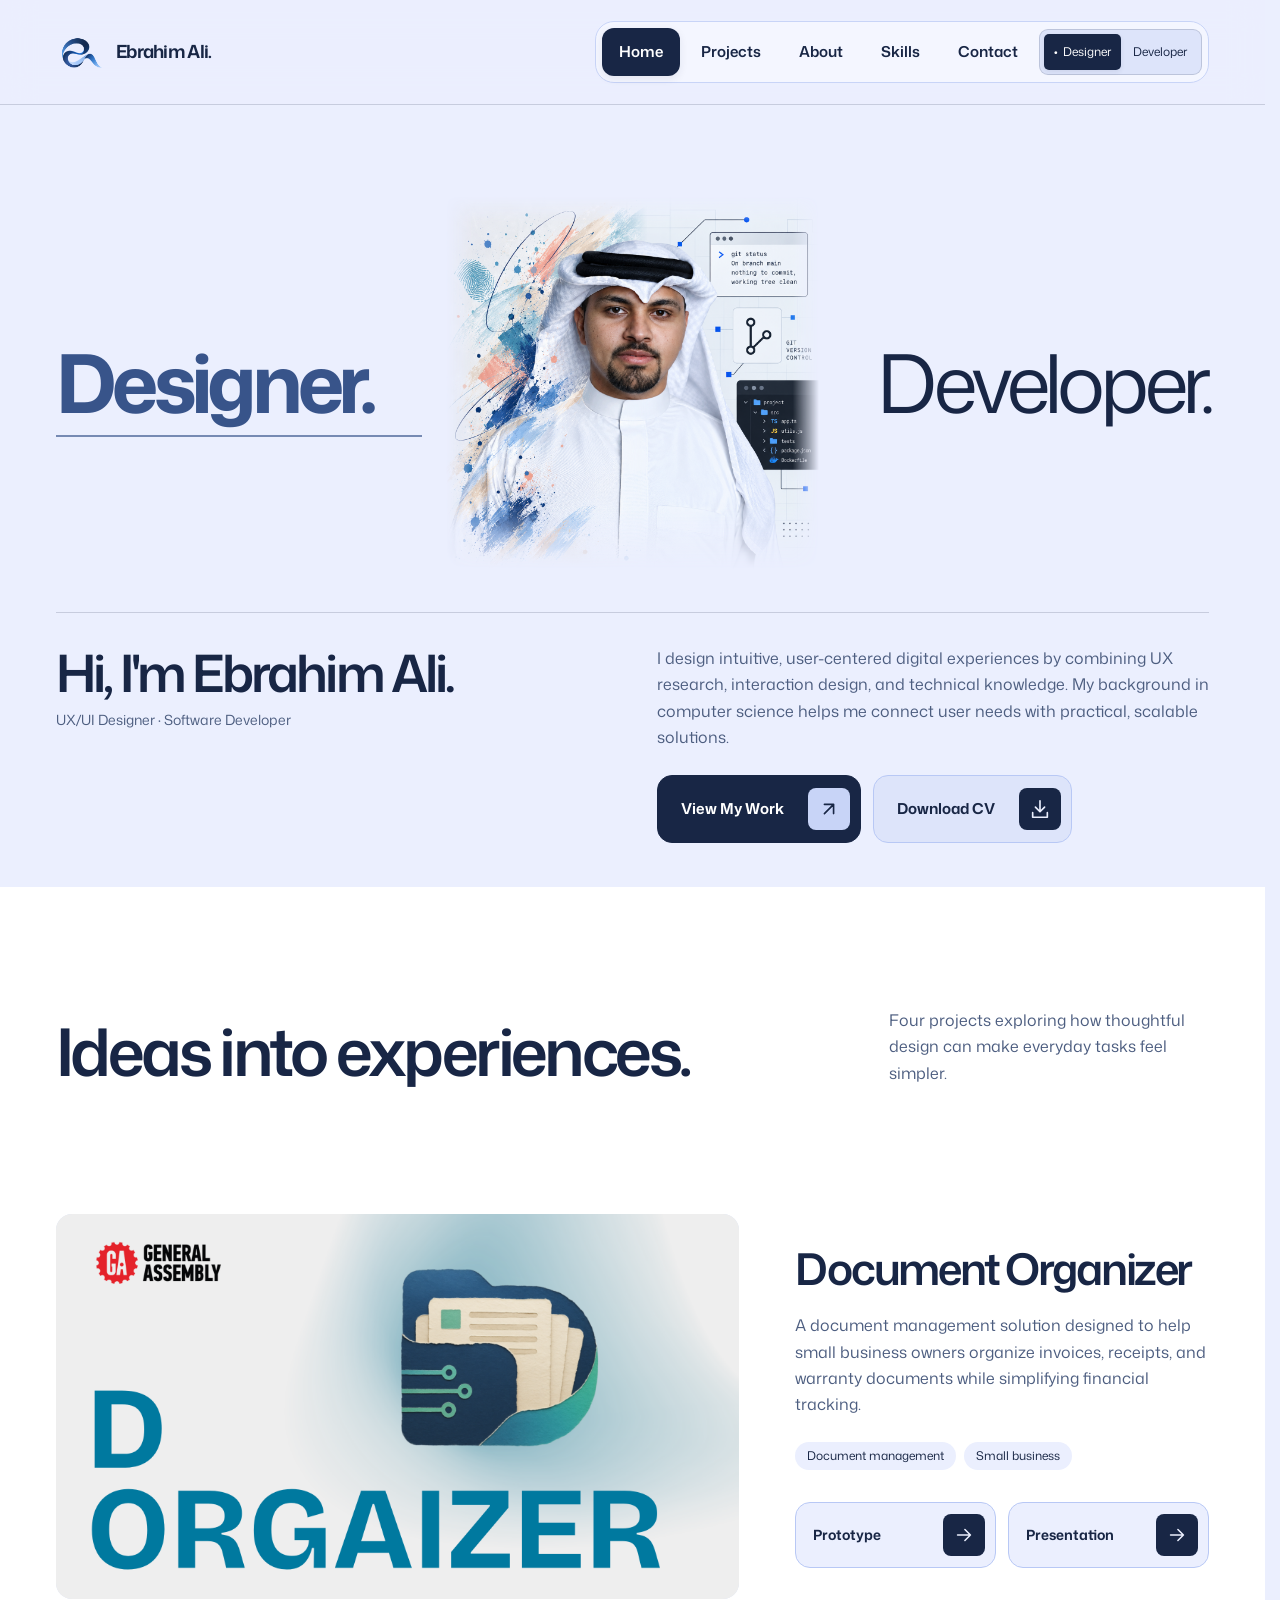
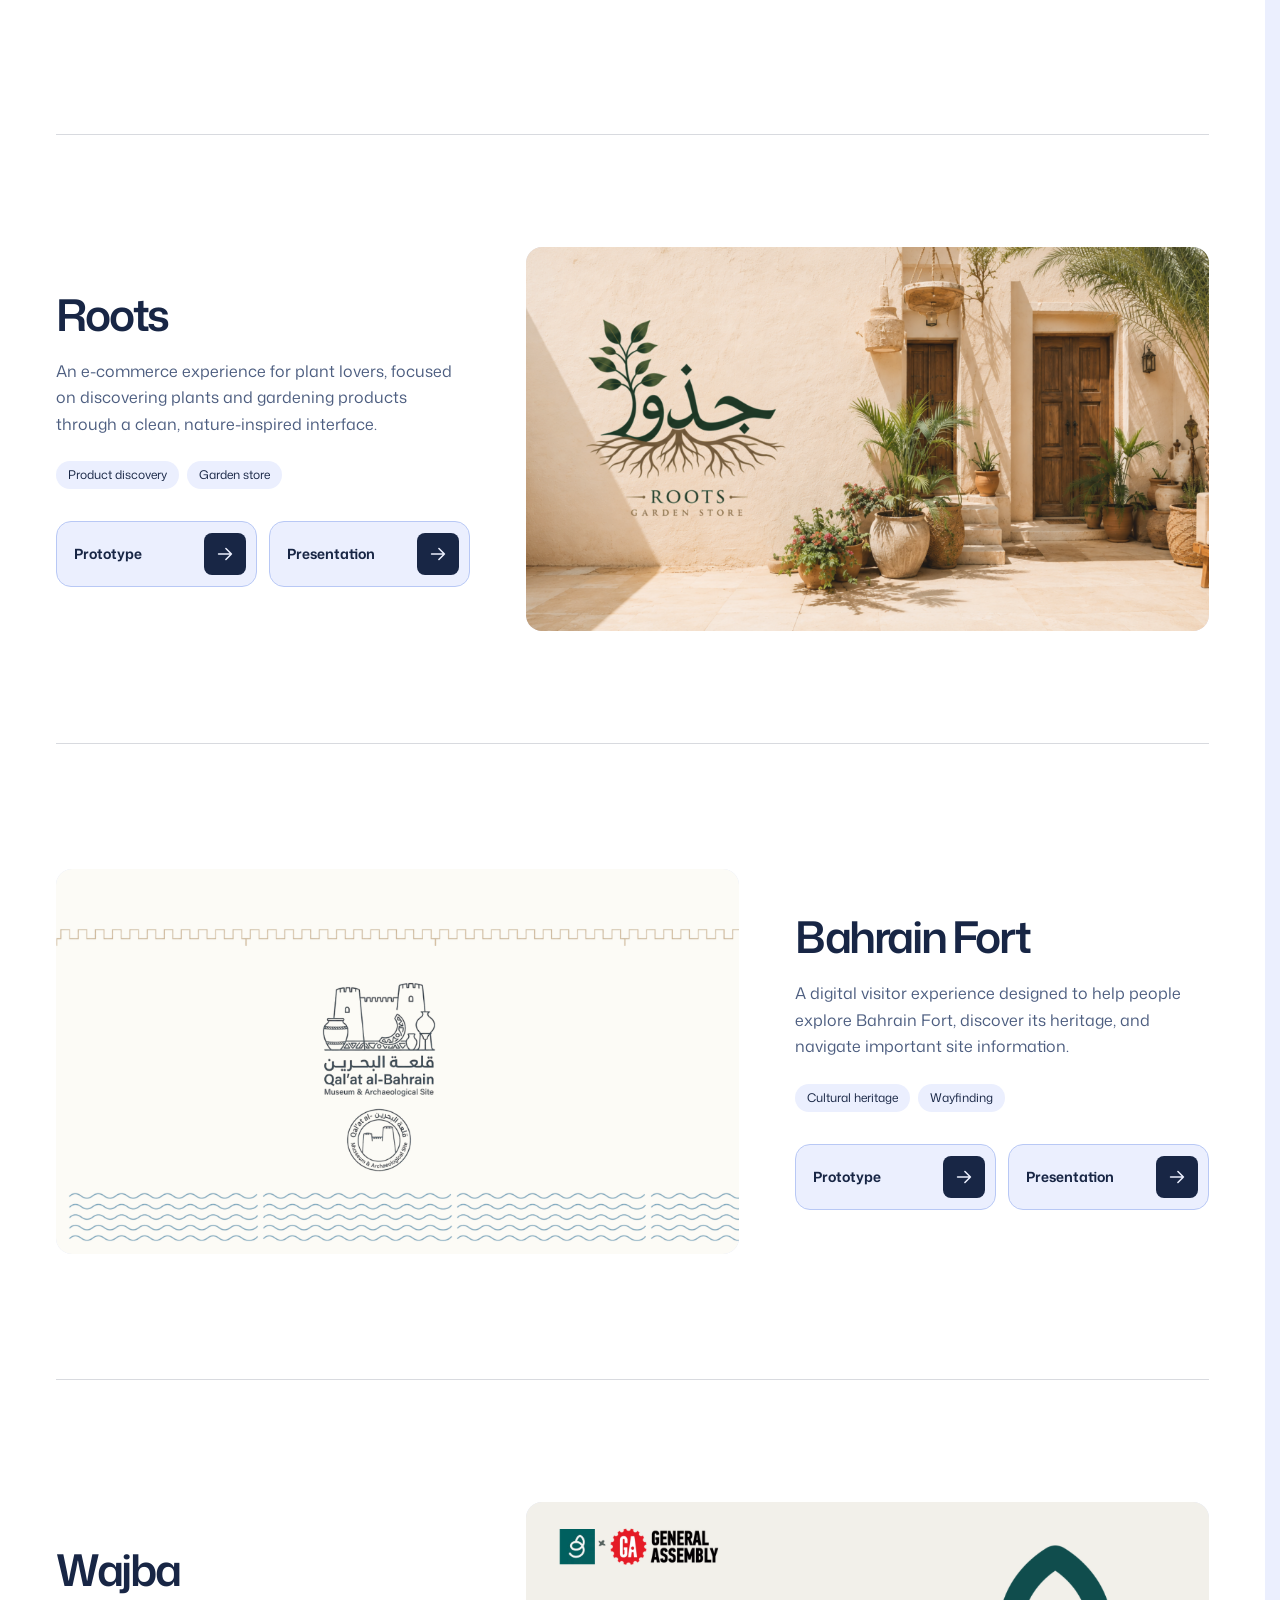
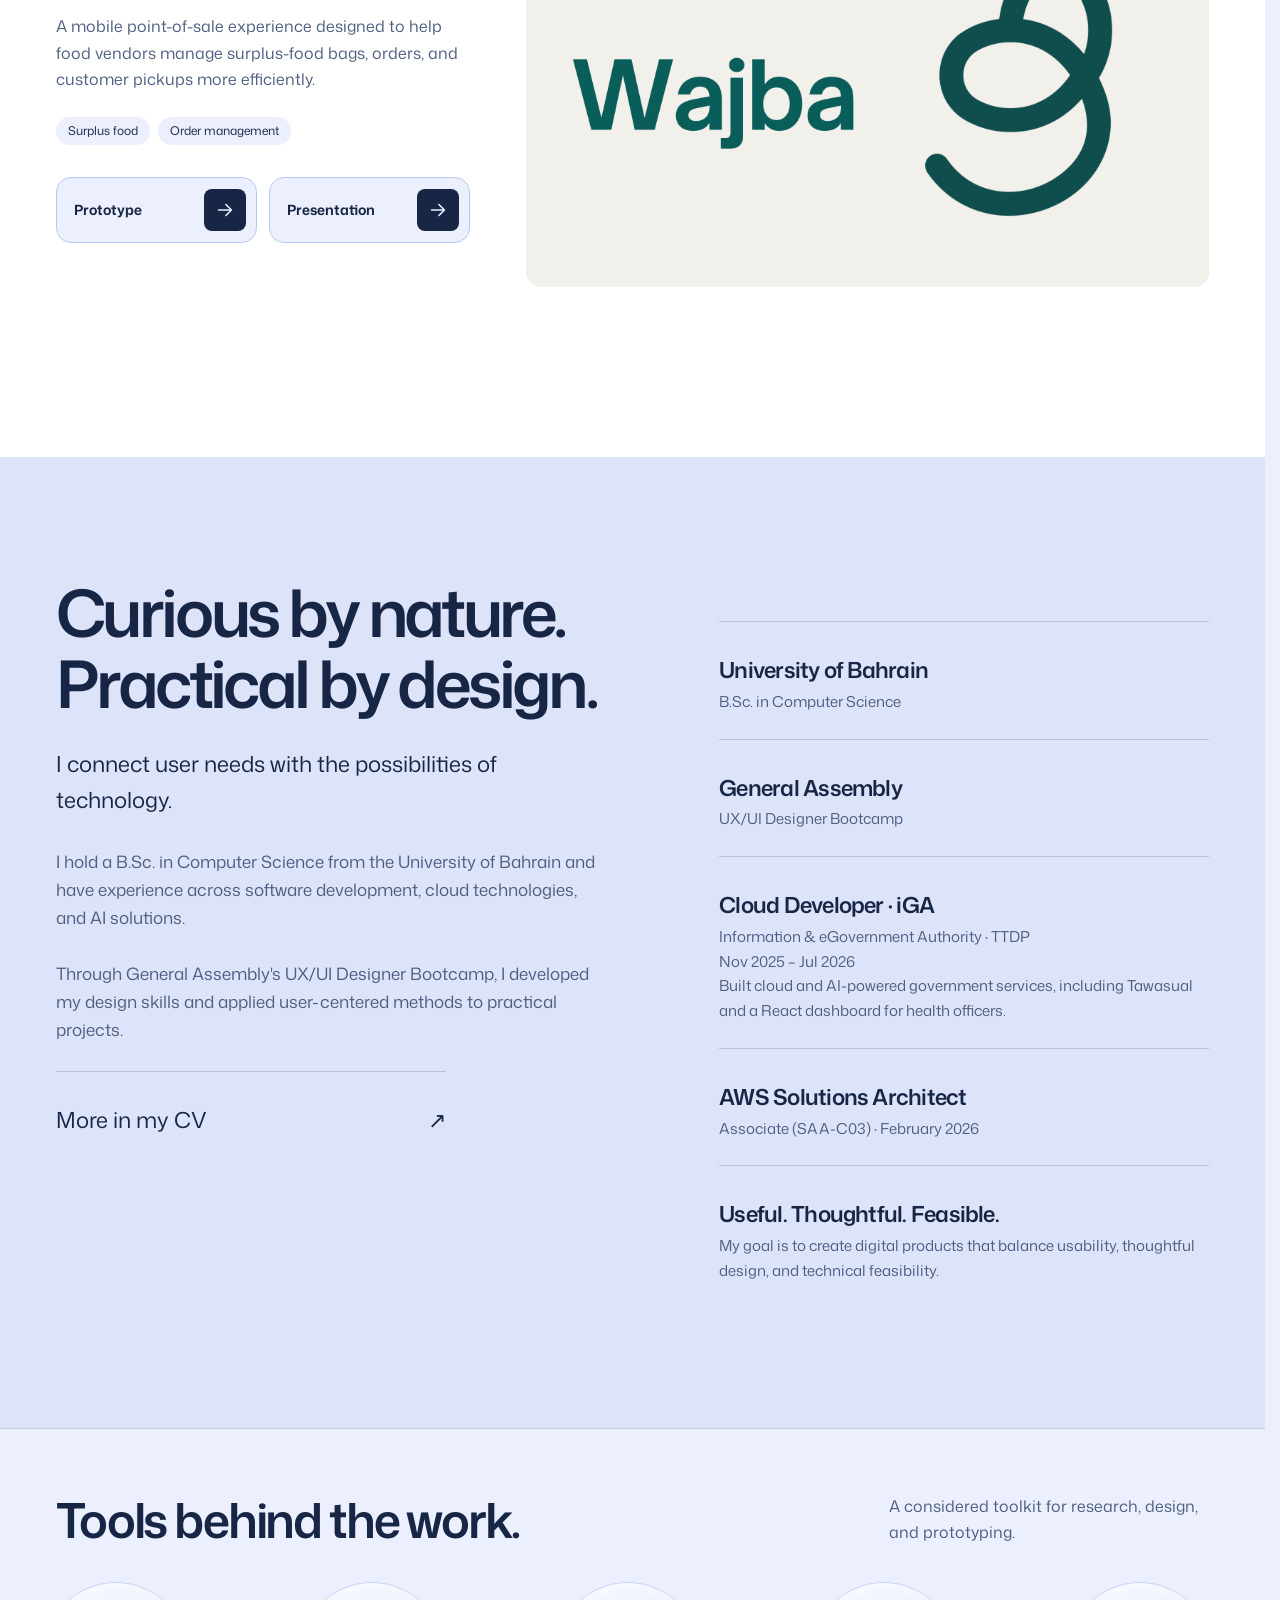
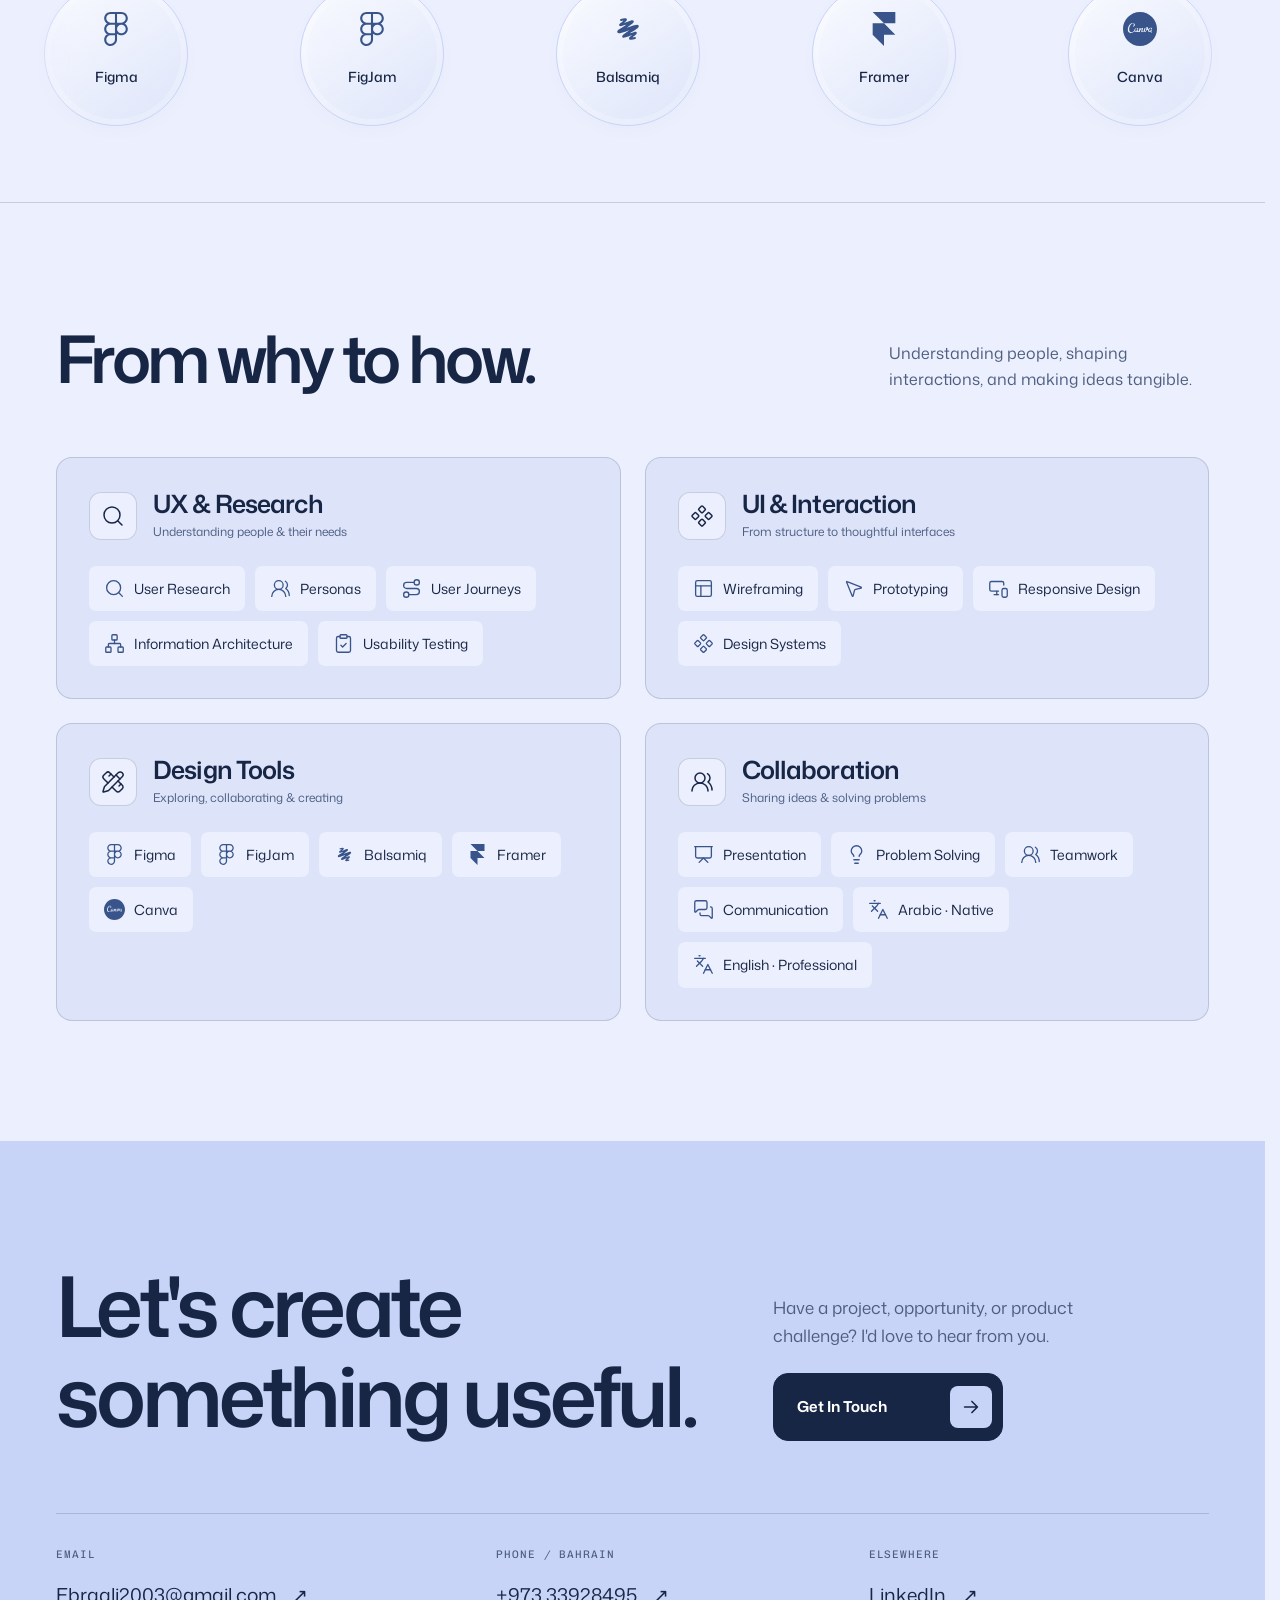
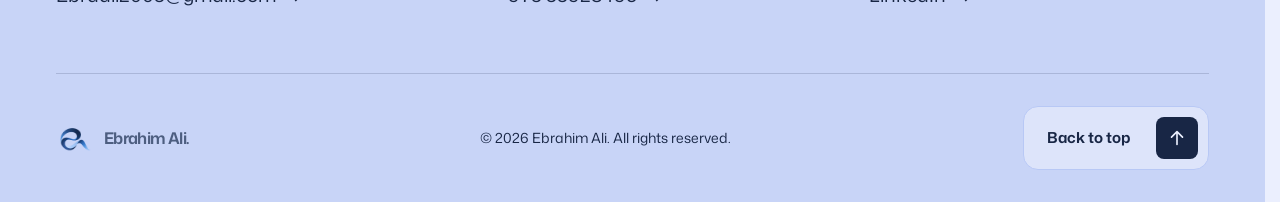
==== commit 843bc8c0: "Revert About redesign and restore original file" ====
--- a/index.html
+++ b/index.html
@@ -212,37 +212,38 @@
 </div>
 </div>
 </section>
-<section class="section about about-story" id="about" aria-labelledby="about-title" tabindex="-1">
-<div class="wrap">
-<div class="about-grid">
+<section class="section about" id="about" aria-labelledby="about-title" tabindex="-1">
+<div class="wrap about-grid">
 <div class="about-intro">
-<span class="about-eyebrow">A LITTLE ABOUT ME</span>
-<h2 id="about-title">Curious by nature.<br><span>Practical by design.</span></h2>
+<h2 id="about-title">Curious by nature.<br>Practical by design.</h2>
 <p class="large">I connect user needs with the possibilities of technology.</p>
 <p>I hold a B.Sc. in Computer Science from the University of Bahrain and have experience across software development, cloud technologies, and AI solutions.</p>
 <p>Through General Assembly's UX/UI Designer Bootcamp, I developed my design skills and applied user-centered methods to practical projects.</p>
 <div class="cv-contact"><a data-cv-link href="./Ebrahim_Resume__UX_.pdf?v=4cef671e90de" download="Ebrahim_Resume__UX_.pdf">More in my CV <span aria-hidden="true">↗</span></a></div>
 </div>
-<div class="about-map" role="img" aria-label="My approach connects user needs, thoughtful design, and technology to create useful digital products.">
-<span class="about-eyebrow">HOW I CONNECT THE DOTS</span>
-<div class="connection-visual" aria-hidden="true">
-<div class="connection-circle people-circle"><span class="connection-icon">◎</span><strong>User needs</strong><small>Listen &amp; understand</small></div>
-<div class="connection-circle tech-circle"><span class="connection-icon">&lt;/&gt;</span><strong>Technology</strong><small>Explore &amp; build</small></div>
-<span class="connection-center">+</span>
-</div>
-<div class="connection-result"><span aria-hidden="true">↓</span><strong>Thoughtful digital products</strong><small>Designed for people. Built to work.</small></div>
-</div>
-</div>
-<div class="about-journey">
-<div class="journey-heading"><span class="about-eyebrow">THE FOUNDATIONS</span><h3>A background that connects both worlds.</h3></div>
-<div class="journey-grid">
-<article class="journey-card"><div class="journey-card-top"><span class="journey-number">01</span><span class="journey-category">EDUCATION</span></div><h3>University of Bahrain</h3><p>B.Sc. in Computer Science</p><span class="journey-tag">Technical foundation</span></article>
-<article class="journey-card"><div class="journey-card-top"><span class="journey-number">02</span><span class="journey-category">DESIGN</span></div><h3>General Assembly</h3><p>UX/UI Designer Bootcamp</p><span class="journey-tag">User-centered thinking</span></article>
-<article class="journey-card journey-experience"><div class="journey-card-top"><span class="journey-number">03</span><span class="journey-category">EXPERIENCE</span></div><h3>Cloud Developer · iGA</h3><p>Information &amp; eGovernment Authority · TTDP</p><span class="journey-date">Nov 2025 – Jul 2026</span><p>Built cloud and AI-powered government services, including Tawasual and a React dashboard for health officers.</p></article>
-<article class="journey-card"><div class="journey-card-top"><span class="journey-number">04</span><span class="journey-category">CERTIFICATION</span></div><h3>AWS Solutions Architect</h3><p>Associate (SAA-C03)</p><span class="journey-date">February 2026</span><span class="journey-tag">Cloud architecture</span></article>
-</div>
-</div>
-<div class="about-principle"><span class="about-eyebrow">WHAT I AIM FOR</span><div><h3>Useful. Thoughtful. Feasible.</h3><p>My goal is to create digital products that balance usability, thoughtful design, and technical feasibility.</p></div><span class="principle-mark" aria-hidden="true">↗</span></div>
+<div class="about-details">
+<div class="detail">
+<h3>University of Bahrain</h3>
+<p>B.Sc. in Computer Science</p>
+</div>
+<div class="detail">
+<h3>General Assembly</h3>
+<p>UX/UI Designer Bootcamp</p>
+</div>
+<div class="detail">
+<h3>Cloud Developer · iGA</h3>
+<p>Information &amp; eGovernment Authority · TTDP<br>Nov 2025 – Jul 2026</p>
+<p>Built cloud and AI-powered government services, including Tawasual and a React dashboard for health officers.</p>
+</div>
+<div class="detail">
+<h3>AWS Solutions Architect</h3>
+<p>Associate (SAA-C03) · February 2026</p>
+</div>
+<div class="detail">
+<h3>Useful. Thoughtful. Feasible.</h3>
+<p>My goal is to create digital products that balance usability, thoughtful design, and technical feasibility.</p>
+</div>
+</div>
 </div>
 </section>
 <section class="tool-section" aria-labelledby="tools-title"><div class="wrap"><div class="section-head"><h2 id="tools-title">Tools behind the work.</h2><p data-tools-description>A considered toolkit for research, design, and prototyping.</p></div></div><div class="tool-marquee" data-track-panel="designer"  tabindex="0" aria-label="designer tools; focus or hover to pause"><div class="tool-belt"><div class="tool-set"><span class="tool-chip"><svg xmlns="http://www.w3.org/2000/svg" viewBox="0 0 24 24" class="skill-item-icon icon-brand" aria-hidden="true" focusable="false" data-icon="simple-figma" fill="currentColor" stroke="none"><path d="M15.852 8.981h-4.588V0h4.588c2.476 0 4.49 2.014 4.49 4.49s-2.014 4.491-4.49 4.491zM12.735 7.51h3.117c1.665 0 3.019-1.355 3.019-3.019s-1.355-3.019-3.019-3.019h-3.117V7.51zm0 1.471H8.148c-2.476 0-4.49-2.014-4.49-4.49S5.672 0 8.148 0h4.588v8.981zm-4.587-7.51c-1.665 0-3.019 1.355-3.019 3.019s1.354 3.02 3.019 3.02h3.117V1.471H8.148zm4.587 15.019H8.148c-2.476 0-4.49-2.014-4.49-4.49s2.014-4.49 4.49-4.49h4.588v8.98zM8.148 8.981c-1.665 0-3.019 1.355-3.019 3.019s1.355 3.019 3.019 3.019h3.117V8.981H8.148zM8.172 24c-2.489 0-4.515-2.014-4.515-4.49s2.014-4.49 4.49-4.49h4.588v4.441c0 2.503-2.047 4.539-4.563 4.539zm-.024-7.51a3.023 3.023 0 0 0-3.019 3.019c0 1.665 1.365 3.019 3.044 3.019 1.705 0 3.093-1.376 3.093-3.068v-2.97H8.148zm7.704 0h-.098c-2.476 0-4.49-2.014-4.49-4.49s2.014-4.49 4.49-4.49h.098c2.476 0 4.49 2.014 4.49 4.49s-2.014 4.49-4.49 4.49zm-.097-7.509c-1.665 0-3.019 1.355-3.019 3.019s1.355 3.019 3.019 3.019h.098c1.665 0 3.019-1.355 3.019-3.019s-1.355-3.019-3.019-3.019h-.098z" /></svg><span>Figma</span></span><span class="tool-chip"><svg xmlns="http://www.w3.org/2000/svg" viewBox="0 0 24 24" class="skill-item-icon icon-brand" aria-hidden="true" focusable="false" data-icon="simple-figma" fill="currentColor" stroke="none"><path d="M15.852 8.981h-4.588V0h4.588c2.476 0 4.49 2.014 4.49 4.49s-2.014 4.491-4.49 4.491zM12.735 7.51h3.117c1.665 0 3.019-1.355 3.019-3.019s-1.355-3.019-3.019-3.019h-3.117V7.51zm0 1.471H8.148c-2.476 0-4.49-2.014-4.49-4.49S5.672 0 8.148 0h4.588v8.981zm-4.587-7.51c-1.665 0-3.019 1.355-3.019 3.019s1.354 3.02 3.019 3.02h3.117V1.471H8.148zm4.587 15.019H8.148c-2.476 0-4.49-2.014-4.49-4.49s2.014-4.49 4.49-4.49h4.588v8.98zM8.148 8.981c-1.665 0-3.019 1.355-3.019 3.019s1.355 3.019 3.019 3.019h3.117V8.981H8.148zM8.172 24c-2.489 0-4.515-2.014-4.515-4.49s2.014-4.49 4.49-4.49h4.588v4.441c0 2.503-2.047 4.539-4.563 4.539zm-.024-7.51a3.023 3.023 0 0 0-3.019 3.019c0 1.665 1.365 3.019 3.044 3.019 1.705 0 3.093-1.376 3.093-3.068v-2.97H8.148zm7.704 0h-.098c-2.476 0-4.49-2.014-4.49-4.49s2.014-4.49 4.49-4.49h.098c2.476 0 4.49 2.014 4.49 4.49s-2.014 4.49-4.49 4.49zm-.097-7.509c-1.665 0-3.019 1.355-3.019 3.019s1.355 3.019 3.019 3.019h.098c1.665 0 3.019-1.355 3.019-3.019s-1.355-3.019-3.019-3.019h-.098z" /></svg><span>FigJam</span></span><span class="tool-chip"><svg xmlns="http://www.w3.org/2000/svg" viewBox="0 0 319.8 297.8" class="skill-item-icon icon-brand" aria-hidden="true" focusable="false" data-icon="balsamiq-balsamiq_logomark_black" fill="currentColor" stroke="none"><path d="m182.6 184.7c15.9-10 42.8-26.7 56.6-36.6 15.9-11.3 27.3-20.7 20.2-33.1-6.1-10.5-19.1-8.3-41.3-1.3-20.4 6.5-47.4 16-64 22.1-2 .7-3.4-2-1.6-3.2 20-13.5 42.9-29.9 54.9-40.5 7.7-6.8 8.7-15.1 4.6-20.2-3.5-4.3-8.1-8.7-29.9-1.6-15.7 5.2-35.7 13.6-53.7 20.9-1.9.8-3.4-1.7-1.8-3 4.3-3.6 12.7-10.1 17.3-14.9 7.3-7.7 7.4-15.2 3.7-20.1-1.9-2.6-6.2-6.9-18.3-5.9-10 .8-21.6 2.9-37.2 7.2-11.4 3.2-9.8 20.9 6.4 18 4.1-.7 10-1.9 14.3-2.8 1.8-.4 3 2 1.5 3.1-10.8 8.6-23.6 18.9-29.5 24.2-7.7 6.8-10.8 14.1-5.7 20.9 5.3 6.9 15.7 4.8 28.2 1.2 7.7-2.2 19.7-6.3 28.3-9.2 2-.7 3.3 2.1 1.5 3.2-15.9 10-42.8 26.7-56.6 36.6-15.9 11.3-27.3 20.7-20.2 33.1 6.1 10.5 19.1 8.3 41.3 1.3 20.4-6.5 47.4-16 64-22.1 2-.7 3.4 2 1.6 3.2-20 13.5-42.9 29.9-54.9 40.5-7.7 6.8-8.7 15.1-4.6 20.2 3.5 4.3 8.1 8.7 29.9 1.6 15.7-5.2 35.7-13.6 53.7-20.9 1.9-.8 3.4 1.7 1.8 3-4.3 3.6-12.7 10.1-17.3 14.9-7.3 7.7-7.4 15.2-3.7 20.1 1.9 2.6 6.2 6.9 18.3 5.9 10-.8 21.6-2.9 37.2-7.2 11.4-3.2 9.8-20.9-6.4-18-4.1.7-10 1.9-14.3 2.8-1.8.4-3-2-1.5-3.1 10.8-8.5 23.5-18.8 29.4-24.1 7.7-6.8 10.8-14.1 5.7-20.9-5.3-6.9-15.7-4.8-28.2-1.2-7.7 2.2-19.7 6.3-28.3 9.2-1.8.6-3.2-2.2-1.4-3.3z" /></svg><span>Balsamiq</span></span><span class="tool-chip"><svg xmlns="http://www.w3.org/2000/svg" viewBox="0 0 24 24" class="skill-item-icon icon-brand" aria-hidden="true" focusable="false" data-icon="simple-framer" fill="currentColor" stroke="none"><path d="M4 0h16v8h-8zM4 8h8l8 8H4zM4 16h8v8z" /></svg><span>Framer</span></span><span class="tool-chip"><svg xmlns="http://www.w3.org/2000/svg" viewBox="0 0 24 24" class="skill-item-icon icon-brand" aria-hidden="true" focusable="false" data-icon="simple-canva" fill="currentColor" stroke="none"><path d="M12 0C5.373 0 0 5.373 0 12s5.373 12 12 12 12-5.373 12-12S18.627 0 12 0zM6.962 7.68c.754 0 1.337.549 1.405 1.2.069.583-.171 1.097-.822 1.406-.343.171-.48.172-.549.069-.034-.069 0-.137.069-.206.617-.514.617-.926.548-1.508-.034-.378-.308-.618-.583-.618-1.2 0-2.914 2.674-2.674 4.629.103.754.549 1.646 1.509 1.646.308 0 .65-.103.96-.24.5-.264.799-.47 1.097-.8-.073-.885.704-2.046 1.851-2.046.515 0 .926.205.96.583.068.514-.377.582-.514.582s-.378-.034-.378-.17c-.034-.138.309-.07.275-.378-.035-.206-.24-.274-.446-.274-.72 0-1.131.994-1.029 1.611.035.275.172.549.447.549.205 0 .514-.31.617-.755.068-.308.343-.514.583-.514.102 0 .17.034.205.171v.138c-.034.137-.137.548-.102.651 0 .069.034.171.17.171.092 0 .436-.18.777-.459.117-.59.253-1.298.253-1.357.034-.24.137-.48.617-.48.103 0 .171.034.205.171v.138l-.136.617c.445-.583 1.097-.994 1.508-.994.172 0 .309.102.309.274 0 .103 0 .274-.069.446-.137.377-.309.96-.412 1.474 0 .137.035.274.207.274.171 0 .685-.206 1.096-.754l.007-.004c-.002-.068-.007-.134-.007-.202 0-.411.035-.754.104-.994.068-.274.411-.514.617-.514.103 0 .205.069.205.171 0 .035 0 .103-.034.137-.137.446-.24.857-.24 1.269 0 .24.034.582.102.788 0 .034.035.069.07.069.068 0 .548-.445.89-1.028-.308-.206-.48-.549-.48-.96 0-.72.446-1.097.858-1.097.343 0 .617.24.617.72 0 .308-.103.65-.274.96h.102a.77.77 0 0 0 .584-.24.293.293 0 0 1 .134-.117c.335-.425.83-.74 1.41-.74.48 0 .924.205.959.582.068.515-.378.618-.515.618l-.002-.002c-.138 0-.377-.035-.377-.172 0-.137.309-.068.274-.376-.034-.206-.24-.275-.446-.275-.686 0-1.13.891-1.028 1.611.034.275.171.583.445.583.206 0 .515-.308.652-.754.068-.274.343-.514.583-.514.103 0 .17.034.205.171 0 .069 0 .206-.137.652-.17.308-.171.48-.137.617.034.274.171.48.309.583.034.034.068.102.068.102 0 .069-.034.138-.137.138-.034 0-.068 0-.103-.035-.514-.205-.72-.548-.789-.891-.205.24-.445.377-.72.377-.445 0-.89-.411-.96-.926a1.609 1.609 0 0 1 .075-.649c-.203.13-.422.203-.623.203h-.17c-.447.652-.927 1.098-1.27 1.303a.896.896 0 0 1-.377.104c-.068 0-.171-.035-.205-.104-.095-.152-.156-.392-.193-.667-.481.527-1.145.805-1.453.805-.343 0-.548-.206-.582-.55v-.376c.102-.754.377-1.2.377-1.337a.074.074 0 0 0-.069-.07c-.24 0-1.028.824-1.166 1.373l-.103.445c-.068.309-.377.515-.582.515-.103 0-.172-.035-.206-.172v-.137l.046-.233c-.435.31-.87.508-1.075.508-.308 0-.48-.172-.514-.412-.206.274-.445.412-.754.412-.352 0-.696-.24-.862-.593-.244.275-.523.553-.852.764-.48.309-1.028.549-1.68.549-.582 0-1.097-.309-1.371-.583-.412-.377-.651-.96-.686-1.509-.205-1.68.823-3.84 2.4-4.8.378-.205.755-.343 1.132-.343zm9.77 3.291c-.104 0-.172.172-.172.343 0 .274.137.583.309.755a1.74 1.74 0 0 0 .102-.583c0-.343-.137-.515-.24-.515z" /></svg><span>Canva</span></span></div><div class="tool-set" aria-hidden="true"><span class="tool-chip"><svg xmlns="http://www.w3.org/2000/svg" viewBox="0 0 24 24" class="skill-item-icon icon-brand" aria-hidden="true" focusable="false" data-icon="simple-figma" fill="currentColor" stroke="none"><path d="M15.852 8.981h-4.588V0h4.588c2.476 0 4.49 2.014 4.49 4.49s-2.014 4.491-4.49 4.491zM12.735 7.51h3.117c1.665 0 3.019-1.355 3.019-3.019s-1.355-3.019-3.019-3.019h-3.117V7.51zm0 1.471H8.148c-2.476 0-4.49-2.014-4.49-4.49S5.672 0 8.148 0h4.588v8.981zm-4.587-7.51c-1.665 0-3.019 1.355-3.019 3.019s1.354 3.02 3.019 3.02h3.117V1.471H8.148zm4.587 15.019H8.148c-2.476 0-4.49-2.014-4.49-4.49s2.014-4.49 4.49-4.49h4.588v8.98zM8.148 8.981c-1.665 0-3.019 1.355-3.019 3.019s1.355 3.019 3.019 3.019h3.117V8.981H8.148zM8.172 24c-2.489 0-4.515-2.014-4.515-4.49s2.014-4.49 4.49-4.49h4.588v4.441c0 2.503-2.047 4.539-4.563 4.539zm-.024-7.51a3.023 3.023 0 0 0-3.019 3.019c0 1.665 1.365 3.019 3.044 3.019 1.705 0 3.093-1.376 3.093-3.068v-2.97H8.148zm7.704 0h-.098c-2.476 0-4.49-2.014-4.49-4.49s2.014-4.49 4.49-4.49h.098c2.476 0 4.49 2.014 4.49 4.49s-2.014 4.49-4.49 4.49zm-.097-7.509c-1.665 0-3.019 1.355-3.019 3.019s1.355 3.019 3.019 3.019h.098c1.665 0 3.019-1.355 3.019-3.019s-1.355-3.019-3.019-3.019h-.098z" /></svg><span>Figma</span></span><span class="tool-chip"><svg xmlns="http://www.w3.org/2000/svg" viewBox="0 0 24 24" class="skill-item-icon icon-brand" aria-hidden="true" focusable="false" data-icon="simple-figma" fill="currentColor" stroke="none"><path d="M15.852 8.981h-4.588V0h4.588c2.476 0 4.49 2.014 4.49 4.49s-2.014 4.491-4.49 4.491zM12.735 7.51h3.117c1.665 0 3.019-1.355 3.019-3.019s-1.355-3.019-3.019-3.019h-3.117V7.51zm0 1.471H8.148c-2.476 0-4.49-2.014-4.49-4.49S5.672 0 8.148 0h4.588v8.981zm-4.587-7.51c-1.665 0-3.019 1.355-3.019 3.019s1.354 3.02 3.019 3.02h3.117V1.471H8.148zm4.587 15.019H8.148c-2.476 0-4.49-2.014-4.49-4.49s2.014-4.49 4.49-4.49h4.588v8.98zM8.148 8.981c-1.665 0-3.019 1.355-3.019 3.019s1.355 3.019 3.019 3.019h3.117V8.981H8.148zM8.172 24c-2.489 0-4.515-2.014-4.515-4.49s2.014-4.49 4.49-4.49h4.588v4.441c0 2.503-2.047 4.539-4.563 4.539zm-.024-7.51a3.023 3.023 0 0 0-3.019 3.019c0 1.665 1.365 3.019 3.044 3.019 1.705 0 3.093-1.376 3.093-3.068v-2.97H8.148zm7.704 0h-.098c-2.476 0-4.49-2.014-4.49-4.49s2.014-4.49 4.49-4.49h.098c2.476 0 4.49 2.014 4.49 4.49s-2.014 4.49-4.49 4.49zm-.097-7.509c-1.665 0-3.019 1.355-3.019 3.019s1.355 3.019 3.019 3.019h.098c1.665 0 3.019-1.355 3.019-3.019s-1.355-3.019-3.019-3.019h-.098z" /></svg><span>FigJam</span></span><span class="tool-chip"><svg xmlns="http://www.w3.org/2000/svg" viewBox="0 0 319.8 297.8" class="skill-item-icon icon-brand" aria-hidden="true" focusable="false" data-icon="balsamiq-balsamiq_logomark_black" fill="currentColor" stroke="none"><path d="m182.6 184.7c15.9-10 42.8-26.7 56.6-36.6 15.9-11.3 27.3-20.7 20.2-33.1-6.1-10.5-19.1-8.3-41.3-1.3-20.4 6.5-47.4 16-64 22.1-2 .7-3.4-2-1.6-3.2 20-13.5 42.9-29.9 54.9-40.5 7.7-6.8 8.7-15.1 4.6-20.2-3.5-4.3-8.1-8.7-29.9-1.6-15.7 5.2-35.7 13.6-53.7 20.9-1.9.8-3.4-1.7-1.8-3 4.3-3.6 12.7-10.1 17.3-14.9 7.3-7.7 7.4-15.2 3.7-20.1-1.9-2.6-6.2-6.9-18.3-5.9-10 .8-21.6 2.9-37.2 7.2-11.4 3.2-9.8 20.9 6.4 18 4.1-.7 10-1.9 14.3-2.8 1.8-.4 3 2 1.5 3.1-10.8 8.6-23.6 18.9-29.5 24.2-7.7 6.8-10.8 14.1-5.7 20.9 5.3 6.9 15.7 4.8 28.2 1.2 7.7-2.2 19.7-6.3 28.3-9.2 2-.7 3.3 2.1 1.5 3.2-15.9 10-42.8 26.7-56.6 36.6-15.9 11.3-27.3 20.7-20.2 33.1 6.1 10.5 19.1 8.3 41.3 1.3 20.4-6.5 47.4-16 64-22.1 2-.7 3.4 2 1.6 3.2-20 13.5-42.9 29.9-54.9 40.5-7.7 6.8-8.7 15.1-4.6 20.2 3.5 4.3 8.1 8.7 29.9 1.6 15.7-5.2 35.7-13.6 53.7-20.9 1.9-.8 3.4 1.7 1.8 3-4.3 3.6-12.7 10.1-17.3 14.9-7.3 7.7-7.4 15.2-3.7 20.1 1.9 2.6 6.2 6.9 18.3 5.9 10-.8 21.6-2.9 37.2-7.2 11.4-3.2 9.8-20.9-6.4-18-4.1.7-10 1.9-14.3 2.8-1.8.4-3-2-1.5-3.1 10.8-8.5 23.5-18.8 29.4-24.1 7.7-6.8 10.8-14.1 5.7-20.9-5.3-6.9-15.7-4.8-28.2-1.2-7.7 2.2-19.7 6.3-28.3 9.2-1.8.6-3.2-2.2-1.4-3.3z" /></svg><span>Balsamiq</span></span><span class="tool-chip"><svg xmlns="http://www.w3.org/2000/svg" viewBox="0 0 24 24" class="skill-item-icon icon-brand" aria-hidden="true" focusable="false" data-icon="simple-framer" fill="currentColor" stroke="none"><path d="M4 0h16v8h-8zM4 8h8l8 8H4zM4 16h8v8z" /></svg><span>Framer</span></span><span class="tool-chip"><svg xmlns="http://www.w3.org/2000/svg" viewBox="0 0 24 24" class="skill-item-icon icon-brand" aria-hidden="true" focusable="false" data-icon="simple-canva" fill="currentColor" stroke="none"><path d="M12 0C5.373 0 0 5.373 0 12s5.373 12 12 12 12-5.373 12-12S18.627 0 12 0zM6.962 7.68c.754 0 1.337.549 1.405 1.2.069.583-.171 1.097-.822 1.406-.343.171-.48.172-.549.069-.034-.069 0-.137.069-.206.617-.514.617-.926.548-1.508-.034-.378-.308-.618-.583-.618-1.2 0-2.914 2.674-2.674 4.629.103.754.549 1.646 1.509 1.646.308 0 .65-.103.96-.24.5-.264.799-.47 1.097-.8-.073-.885.704-2.046 1.851-2.046.515 0 .926.205.96.583.068.514-.377.582-.514.582s-.378-.034-.378-.17c-.034-.138.309-.07.275-.378-.035-.206-.24-.274-.446-.274-.72 0-1.131.994-1.029 1.611.035.275.172.549.447.549.205 0 .514-.31.617-.755.068-.308.343-.514.583-.514.102 0 .17.034.205.171v.138c-.034.137-.137.548-.102.651 0 .069.034.171.17.171.092 0 .436-.18.777-.459.117-.59.253-1.298.253-1.357.034-.24.137-.48.617-.48.103 0 .171.034.205.171v.138l-.136.617c.445-.583 1.097-.994 1.508-.994.172 0 .309.102.309.274 0 .103 0 .274-.069.446-.137.377-.309.96-.412 1.474 0 .137.035.274.207.274.171 0 .685-.206 1.096-.754l.007-.004c-.002-.068-.007-.134-.007-.202 0-.411.035-.754.104-.994.068-.274.411-.514.617-.514.103 0 .205.069.205.171 0 .035 0 .103-.034.137-.137.446-.24.857-.24 1.269 0 .24.034.582.102.788 0 .034.035.069.07.069.068 0 .548-.445.89-1.028-.308-.206-.48-.549-.48-.96 0-.72.446-1.097.858-1.097.343 0 .617.24.617.72 0 .308-.103.65-.274.96h.102a.77.77 0 0 0 .584-.24.293.293 0 0 1 .134-.117c.335-.425.83-.74 1.41-.74.48 0 .924.205.959.582.068.515-.378.618-.515.618l-.002-.002c-.138 0-.377-.035-.377-.172 0-.137.309-.068.274-.376-.034-.206-.24-.275-.446-.275-.686 0-1.13.891-1.028 1.611.034.275.171.583.445.583.206 0 .515-.308.652-.754.068-.274.343-.514.583-.514.103 0 .17.034.205.171 0 .069 0 .206-.137.652-.17.308-.171.48-.137.617.034.274.171.48.309.583.034.034.068.102.068.102 0 .069-.034.138-.137.138-.034 0-.068 0-.103-.035-.514-.205-.72-.548-.789-.891-.205.24-.445.377-.72.377-.445 0-.89-.411-.96-.926a1.609 1.609 0 0 1 .075-.649c-.203.13-.422.203-.623.203h-.17c-.447.652-.927 1.098-1.27 1.303a.896.896 0 0 1-.377.104c-.068 0-.171-.035-.205-.104-.095-.152-.156-.392-.193-.667-.481.527-1.145.805-1.453.805-.343 0-.548-.206-.582-.55v-.376c.102-.754.377-1.2.377-1.337a.074.074 0 0 0-.069-.07c-.24 0-1.028.824-1.166 1.373l-.103.445c-.068.309-.377.515-.582.515-.103 0-.172-.035-.206-.172v-.137l.046-.233c-.435.31-.87.508-1.075.508-.308 0-.48-.172-.514-.412-.206.274-.445.412-.754.412-.352 0-.696-.24-.862-.593-.244.275-.523.553-.852.764-.48.309-1.028.549-1.68.549-.582 0-1.097-.309-1.371-.583-.412-.377-.651-.96-.686-1.509-.205-1.68.823-3.84 2.4-4.8.378-.205.755-.343 1.132-.343zm9.77 3.291c-.104 0-.172.172-.172.343 0 .274.137.583.309.755a1.74 1.74 0 0 0 .102-.583c0-.343-.137-.515-.24-.515z" /></svg><span>Canva</span></span></div></div></div><div class="tool-marquee" data-track-panel="developer" hidden tabindex="0" aria-label="developer tools; focus or hover to pause"><div class="tool-belt"><div class="tool-set"><span class="tool-chip"><svg xmlns="http://www.w3.org/2000/svg" viewBox="0 0 24 24" class="skill-item-icon icon-brand" aria-hidden="true" focusable="false" data-icon="simple-react" fill="currentColor" stroke="none"><path d="M14.23 12.004a2.236 2.236 0 0 1-2.235 2.236 2.236 2.236 0 0 1-2.236-2.236 2.236 2.236 0 0 1 2.235-2.236 2.236 2.236 0 0 1 2.236 2.236zm2.648-10.69c-1.346 0-3.107.96-4.888 2.622-1.78-1.653-3.542-2.602-4.887-2.602-.41 0-.783.093-1.106.278-1.375.793-1.683 3.264-.973 6.365C1.98 8.917 0 10.42 0 12.004c0 1.59 1.99 3.097 5.043 4.03-.704 3.113-.39 5.588.988 6.38.32.187.69.275 1.102.275 1.345 0 3.107-.96 4.888-2.624 1.78 1.654 3.542 2.603 4.887 2.603.41 0 .783-.09 1.106-.275 1.374-.792 1.683-3.263.973-6.365C22.02 15.096 24 13.59 24 12.004c0-1.59-1.99-3.097-5.043-4.032.704-3.11.39-5.587-.988-6.38-.318-.184-.688-.277-1.092-.278zm-.005 1.09v.006c.225 0 .406.044.558.127.666.382.955 1.835.73 3.704-.054.46-.142.945-.25 1.44-.96-.236-2.006-.417-3.107-.534-.66-.905-1.345-1.727-2.035-2.447 1.592-1.48 3.087-2.292 4.105-2.295zm-9.77.02c1.012 0 2.514.808 4.11 2.28-.686.72-1.37 1.537-2.02 2.442-1.107.117-2.154.298-3.113.538-.112-.49-.195-.964-.254-1.42-.23-1.868.054-3.32.714-3.707.19-.09.4-.127.563-.132zm4.882 3.05c.455.468.91.992 1.36 1.564-.44-.02-.89-.034-1.345-.034-.46 0-.915.01-1.36.034.44-.572.895-1.096 1.345-1.565zM12 8.1c.74 0 1.477.034 2.202.093.406.582.802 1.203 1.183 1.86.372.64.71 1.29 1.018 1.946-.308.655-.646 1.31-1.013 1.95-.38.66-.773 1.288-1.18 1.87-.728.063-1.466.098-2.21.098-.74 0-1.477-.035-2.202-.093-.406-.582-.802-1.204-1.183-1.86-.372-.64-.71-1.29-1.018-1.946.303-.657.646-1.313 1.013-1.954.38-.66.773-1.286 1.18-1.868.728-.064 1.466-.098 2.21-.098zm-3.635.254c-.24.377-.48.763-.704 1.16-.225.39-.435.782-.635 1.174-.265-.656-.49-1.31-.676-1.947.64-.15 1.315-.283 2.015-.386zm7.26 0c.695.103 1.365.23 2.006.387-.18.632-.405 1.282-.66 1.933-.2-.39-.41-.783-.64-1.174-.225-.392-.465-.774-.705-1.146zm3.063.675c.484.15.944.317 1.375.498 1.732.74 2.852 1.708 2.852 2.476-.005.768-1.125 1.74-2.857 2.475-.42.18-.88.342-1.355.493-.28-.958-.646-1.956-1.1-2.98.45-1.017.81-2.01 1.085-2.964zm-13.395.004c.278.96.645 1.957 1.1 2.98-.45 1.017-.812 2.01-1.086 2.964-.484-.15-.944-.318-1.37-.5-1.732-.737-2.852-1.706-2.852-2.474 0-.768 1.12-1.742 2.852-2.476.42-.18.88-.342 1.356-.494zm11.678 4.28c.265.657.49 1.312.676 1.948-.64.157-1.316.29-2.016.39.24-.375.48-.762.705-1.158.225-.39.435-.788.636-1.18zm-9.945.02c.2.392.41.783.64 1.175.23.39.465.772.705 1.143-.695-.102-1.365-.23-2.006-.386.18-.63.406-1.282.66-1.933zM17.92 16.32c.112.493.2.968.254 1.423.23 1.868-.054 3.32-.714 3.708-.147.09-.338.128-.563.128-1.012 0-2.514-.807-4.11-2.28.686-.72 1.37-1.536 2.02-2.44 1.107-.118 2.154-.3 3.113-.54zm-11.83.01c.96.234 2.006.415 3.107.532.66.905 1.345 1.727 2.035 2.446-1.595 1.483-3.092 2.295-4.11 2.295-.22-.005-.406-.05-.553-.132-.666-.38-.955-1.834-.73-3.703.054-.46.142-.944.25-1.438zm4.56.64c.44.02.89.034 1.345.034.46 0 .915-.01 1.36-.034-.44.572-.895 1.095-1.345 1.565-.455-.47-.91-.993-1.36-1.565z" /></svg><span>React</span></span><span class="tool-chip"><svg xmlns="http://www.w3.org/2000/svg" viewBox="0 0 24 24" class="skill-item-icon icon-brand" aria-hidden="true" focusable="false" data-icon="simple-javascript" fill="currentColor" stroke="none"><path d="M0 0h24v24H0V0zm22.034 18.276c-.175-1.095-.888-2.015-3.003-2.873-.736-.345-1.554-.585-1.797-1.14-.091-.33-.105-.51-.046-.705.15-.646.915-.84 1.515-.66.39.12.75.42.976.9 1.034-.676 1.034-.676 1.755-1.125-.27-.42-.404-.601-.586-.78-.63-.705-1.469-1.065-2.834-1.034l-.705.089c-.676.165-1.32.525-1.71 1.005-1.14 1.291-.811 3.541.569 4.471 1.365 1.02 3.361 1.244 3.616 2.205.24 1.17-.87 1.545-1.966 1.41-.811-.18-1.26-.586-1.755-1.336l-1.83 1.051c.21.48.45.689.81 1.109 1.74 1.756 6.09 1.666 6.871-1.004.029-.09.24-.705.074-1.65l.046.067zm-8.983-7.245h-2.248c0 1.938-.009 3.864-.009 5.805 0 1.232.063 2.363-.138 2.711-.33.689-1.18.601-1.566.48-.396-.196-.597-.466-.83-.855-.063-.105-.11-.196-.127-.196l-1.825 1.125c.305.63.75 1.172 1.324 1.517.855.51 2.004.675 3.207.405.783-.226 1.458-.691 1.811-1.411.51-.93.402-2.07.397-3.346.012-2.054 0-4.109 0-6.179l.004-.056z" /></svg><span>JavaScript</span></span><span class="tool-chip"><svg xmlns="http://www.w3.org/2000/svg" viewBox="0 0 24 24" class="skill-item-icon icon-brand" aria-hidden="true" focusable="false" data-icon="simple-html5" fill="currentColor" stroke="none"><path d="M1.5 0h21l-1.91 21.563L11.977 24l-8.564-2.438L1.5 0zm7.031 9.75l-.232-2.718 10.059.003.23-2.622L5.412 4.41l.698 8.01h9.126l-.326 3.426-2.91.804-2.955-.81-.188-2.11H6.248l.33 4.171L12 19.351l5.379-1.443.744-8.157H8.531z" /></svg><span>HTML</span></span><span class="tool-chip"><svg xmlns="http://www.w3.org/2000/svg" viewBox="0 0 24 24" class="skill-item-icon icon-brand" aria-hidden="true" focusable="false" data-icon="simple-css" fill="currentColor" stroke="none"><path d="M0 0v20.16A3.84 3.84 0 0 0 3.84 24h16.32A3.84 3.84 0 0 0 24 20.16V3.84A3.84 3.84 0 0 0 20.16 0Zm14.256 13.08c1.56 0 2.28 1.08 2.304 2.64h-1.608c.024-.288-.048-.6-.144-.84-.096-.192-.288-.264-.552-.264-.456 0-.696.264-.696.84-.024.576.288.888.768 1.08.72.288 1.608.744 1.92 1.296q.432.648.432 1.656c0 1.608-.912 2.592-2.496 2.592-1.656 0-2.4-1.032-2.424-2.688h1.68c0 .792.264 1.176.792 1.176.264 0 .456-.072.552-.24.192-.312.24-1.176-.048-1.512-.312-.408-.912-.6-1.32-.816q-.828-.396-1.224-.936c-.24-.36-.36-.888-.36-1.536 0-1.44.936-2.472 2.424-2.448m5.4 0c1.584 0 2.304 1.08 2.328 2.64h-1.608c0-.288-.048-.6-.168-.84-.096-.192-.264-.264-.528-.264-.48 0-.72.264-.72.84s.288.888.792 1.08c.696.288 1.608.744 1.92 1.296.264.432.408.984.408 1.656.024 1.608-.888 2.592-2.472 2.592-1.68 0-2.424-1.056-2.448-2.688h1.68c0 .744.264 1.176.792 1.176.264 0 .456-.072.552-.24.216-.312.264-1.176-.048-1.512-.288-.408-.888-.6-1.32-.816-.552-.264-.96-.576-1.2-.936s-.36-.888-.36-1.536c-.024-1.44.912-2.472 2.4-2.448m-11.031.018c.711-.006 1.419.198 1.839.63.432.432.672 1.128.648 1.992H9.336c.024-.456-.096-.792-.432-.96-.312-.144-.768-.048-.888.24-.12.264-.192.576-.168.864v3.504c0 .744.264 1.128.768 1.128a.65.65 0 0 0 .552-.264c.168-.24.192-.552.168-.84h1.776c.096 1.632-.984 2.712-2.568 2.688-1.536 0-2.496-.864-2.472-2.472v-4.032c0-.816.24-1.44.696-1.848.432-.408 1.146-.624 1.857-.63" /></svg><span>CSS</span></span><span class="tool-chip"><svg xmlns="http://www.w3.org/2000/svg" viewBox="0 0 24 24" class="skill-item-icon icon-brand" aria-hidden="true" focusable="false" data-icon="simple-flutter" fill="currentColor" stroke="none"><path d="M14.314 0L2.3 12 6 15.7 21.684.013h-7.357zm.014 11.072L7.857 17.53l6.47 6.47H21.7l-6.46-6.468 6.46-6.46h-7.37z" /></svg><span>Flutter</span></span><span class="tool-chip"><svg xmlns="http://www.w3.org/2000/svg" viewBox="0 0 24 24" class="skill-item-icon icon-brand" aria-hidden="true" focusable="false" data-icon="simple-flutter" fill="currentColor" stroke="none"><path d="M14.314 0L2.3 12 6 15.7 21.684.013h-7.357zm.014 11.072L7.857 17.53l6.47 6.47H21.7l-6.46-6.468 6.46-6.46h-7.37z" /></svg><span>Dart</span></span><span class="tool-chip"><svg xmlns="http://www.w3.org/2000/svg" viewBox="0 0 128 128" class="skill-item-icon icon-brand" aria-hidden="true" focusable="false" data-icon="devicon-amazonwebservices-plain-wordmark" fill="currentColor" stroke="none">
--- a/styles.css
+++ b/styles.css
@@ -1294,48 +1294,3 @@
 @media(min-width:768px) and (max-width:1100px){.developer-media .dev-cover-main{left:20px;right:20px;top:35%}}
 @media(max-width:767px){.developer-media .dev-cover-main{left:18px;right:18px;top:31%}.developer-media .dev-cover-main h3{font-size:clamp(16px,4.5vw,24px)}}
 @media(min-width:768px) and (max-width:1100px){.developer-media .dev-cover-main{top:31%}.developer-media .dev-cover-main h3{font-size:clamp(16px,2vw,22px);margin-bottom:8px}.developer-media .dev-cover-main p{font-size:10px;line-height:1.45}}
-
-
-/* About: people, design and technology */
-.about-story{background:linear-gradient(145deg,var(--blue-2),var(--blue-1))}
-.about-story .about-grid{grid-template-columns:1.1fr 1fr;gap:64px;align-items:center}
-.about-eyebrow{display:block;font-family:'Chivo Mono',monospace;font-size:11px;letter-spacing:.14em;font-weight:400;color:var(--action)}
-.about-story h2{margin-top:20px;font-size:clamp(32px,3.6vw,52px);line-height:1.15;letter-spacing:-.055em}
-.about-story h2 span{color:var(--action)}
-.about-story .about-intro>p{margin-top:20px}
-.about-map{padding:32px 24px;border:1px solid var(--line);border-radius:24px;background:rgba(255,255,255,.35)}
-.about-map>.about-eyebrow{text-align:center}
-.connection-visual{position:relative;display:flex;align-items:center;justify-content:center;min-height:260px;padding:32px 0}
-.connection-circle{width:56%;max-width:232px;aspect-ratio:1;border:1px solid var(--action);border-radius:50%;display:flex;flex-direction:column;justify-content:center;align-items:center;gap:6px;background:rgba(200,212,247,.28)}
-.people-circle{margin-right:-22px;padding-right:16px}
-.tech-circle{margin-left:-22px;padding-left:16px;background:rgba(255,255,255,.3)}
-.connection-circle strong{font-size:18px;letter-spacing:-.03em}
-.connection-circle small{font-size:11px;color:var(--ink-soft)}
-.connection-icon{font:400 24px/1.4 'Chivo Mono',monospace;color:var(--action);margin-bottom:8px}
-.connection-center{position:absolute;left:50%;top:50%;transform:translate(-50%,-50%);background:var(--ink);color:white;width:32px;height:32px;border-radius:50%;text-align:center;line-height:32px;font-size:20px}
-.connection-result{display:flex;align-items:center;flex-direction:column;gap:6px;text-align:center}
-.connection-result>span{font-size:28px;color:var(--action);line-height:1;margin-bottom:10px}
-.connection-result strong{font-size:19px;letter-spacing:-.03em}
-.connection-result small{font-size:12px;color:var(--ink-soft)}
-.about-journey{margin-top:72px}
-.journey-heading{border-top:1px solid var(--line);padding-top:32px;margin-bottom:24px}
-.journey-heading h3{font-size:clamp(23px,2.4vw,32px);letter-spacing:-.04em;line-height:1.3;margin:12px 0 0}
-.journey-grid{display:grid;grid-template-columns:repeat(4,minmax(0,1fr));gap:16px}
-.journey-card{display:flex;flex-direction:column;align-items:flex-start;min-width:0;padding:24px;border:1px solid var(--line);border-radius:16px;background:rgba(255,255,255,.4)}
-.journey-card-top{display:flex;align-items:center;justify-content:space-between;width:100%;gap:10px;margin-bottom:30px}
-.journey-number{font:400 23px/1 'Chivo Mono',monospace;color:var(--action)}
-.journey-category{font:400 9px/1.4 'Chivo Mono',monospace;letter-spacing:.08em;color:var(--ink-soft)}
-.journey-card h3{font-size:20px;line-height:1.3;letter-spacing:-.035em;margin:0 0 12px}
-.journey-card p{font-size:14px;line-height:1.65;color:var(--ink-soft);margin:0 0 16px}
-.journey-date{font-size:11px;color:var(--ink-soft);display:block;margin-bottom:16px}
-.journey-tag{display:block;border:1px solid var(--line);padding:5px 10px;border-radius:30px;font-size:11px;color:var(--action);margin-top:auto}
-.journey-experience{background:var(--ink);color:var(--white);border-color:var(--ink)}
-.journey-experience p,.journey-experience .journey-date,.journey-experience .journey-category,.journey-experience .journey-number{color:var(--blue-3)}
-.journey-experience p:last-child{margin-bottom:0}
-.about-principle{display:grid;grid-template-columns:1fr 2.2fr auto;gap:32px;align-items:start;margin-top:32px;padding:32px 0 0;border-top:1px solid var(--line)}
-.about-principle h3{font-size:clamp(23px,2.8vw,38px);line-height:1.2;letter-spacing:-.045em;margin:0 0 12px}
-.about-principle p{font-size:15px;max-width:570px;color:var(--ink-soft);margin:0}
-.principle-mark{font-size:40px;line-height:1;color:var(--action)}
-@media(max-width:1100px){.about-story .about-grid{gap:32px}.journey-grid{grid-template-columns:repeat(2,minmax(0,1fr))}.connection-circle strong{font-size:16px}.connection-circle small{font-size:10px}}
-@media(max-width:767px){.about-story .about-grid{grid-template-columns:1fr;gap:32px}.about-map{padding:28px 18px}.connection-visual{min-height:240px;max-width:420px;margin:auto}.connection-circle{max-width:210px}.connection-circle strong{font-size:17px}.about-journey{margin-top:40px}.journey-card{padding:20px}.journey-card-top{margin-bottom:24px}.about-principle{grid-template-columns:1fr auto;gap:20px}.about-principle>.about-eyebrow{grid-column:1/-1}.about-principle>div{grid-column:1}}
-@media(max-width:420px){.journey-grid{grid-template-columns:1fr}.journey-card-top{margin-bottom:20px}.connection-circle small{font-size:9px}.people-circle{margin-right:-16px}.tech-circle{margin-left:-16px}.connection-center{width:26px;height:26px;line-height:26px}.connection-circle strong{font-size:15px}}
--- a/styles.css
+++ b/styles.css
@@ -1294,48 +1294,3 @@
 @media(min-width:768px) and (max-width:1100px){.developer-media .dev-cover-main{left:20px;right:20px;top:35%}}
 @media(max-width:767px){.developer-media .dev-cover-main{left:18px;right:18px;top:31%}.developer-media .dev-cover-main h3{font-size:clamp(16px,4.5vw,24px)}}
 @media(min-width:768px) and (max-width:1100px){.developer-media .dev-cover-main{top:31%}.developer-media .dev-cover-main h3{font-size:clamp(16px,2vw,22px);margin-bottom:8px}.developer-media .dev-cover-main p{font-size:10px;line-height:1.45}}
-
-
-/* About: people, design and technology */
-.about-story{background:linear-gradient(145deg,var(--blue-2),var(--blue-1))}
-.about-story .about-grid{grid-template-columns:1.1fr 1fr;gap:64px;align-items:center}
-.about-eyebrow{display:block;font-family:'Chivo Mono',monospace;font-size:11px;letter-spacing:.14em;font-weight:400;color:var(--action)}
-.about-story h2{margin-top:20px;font-size:clamp(32px,3.6vw,52px);line-height:1.15;letter-spacing:-.055em}
-.about-story h2 span{color:var(--action)}
-.about-story .about-intro>p{margin-top:20px}
-.about-map{padding:32px 24px;border:1px solid var(--line);border-radius:24px;background:rgba(255,255,255,.35)}
-.about-map>.about-eyebrow{text-align:center}
-.connection-visual{position:relative;display:flex;align-items:center;justify-content:center;min-height:260px;padding:32px 0}
-.connection-circle{width:56%;max-width:232px;aspect-ratio:1;border:1px solid var(--action);border-radius:50%;display:flex;flex-direction:column;justify-content:center;align-items:center;gap:6px;background:rgba(200,212,247,.28)}
-.people-circle{margin-right:-22px;padding-right:16px}
-.tech-circle{margin-left:-22px;padding-left:16px;background:rgba(255,255,255,.3)}
-.connection-circle strong{font-size:18px;letter-spacing:-.03em}
-.connection-circle small{font-size:11px;color:var(--ink-soft)}
-.connection-icon{font:400 24px/1.4 'Chivo Mono',monospace;color:var(--action);margin-bottom:8px}
-.connection-center{position:absolute;left:50%;top:50%;transform:translate(-50%,-50%);background:var(--ink);color:white;width:32px;height:32px;border-radius:50%;text-align:center;line-height:32px;font-size:20px}
-.connection-result{display:flex;align-items:center;flex-direction:column;gap:6px;text-align:center}
-.connection-result>span{font-size:28px;color:var(--action);line-height:1;margin-bottom:10px}
-.connection-result strong{font-size:19px;letter-spacing:-.03em}
-.connection-result small{font-size:12px;color:var(--ink-soft)}
-.about-journey{margin-top:72px}
-.journey-heading{border-top:1px solid var(--line);padding-top:32px;margin-bottom:24px}
-.journey-heading h3{font-size:clamp(23px,2.4vw,32px);letter-spacing:-.04em;line-height:1.3;margin:12px 0 0}
-.journey-grid{display:grid;grid-template-columns:repeat(4,minmax(0,1fr));gap:16px}
-.journey-card{display:flex;flex-direction:column;align-items:flex-start;min-width:0;padding:24px;border:1px solid var(--line);border-radius:16px;background:rgba(255,255,255,.4)}
-.journey-card-top{display:flex;align-items:center;justify-content:space-between;width:100%;gap:10px;margin-bottom:30px}
-.journey-number{font:400 23px/1 'Chivo Mono',monospace;color:var(--action)}
-.journey-category{font:400 9px/1.4 'Chivo Mono',monospace;letter-spacing:.08em;color:var(--ink-soft)}
-.journey-card h3{font-size:20px;line-height:1.3;letter-spacing:-.035em;margin:0 0 12px}
-.journey-card p{font-size:14px;line-height:1.65;color:var(--ink-soft);margin:0 0 16px}
-.journey-date{font-size:11px;color:var(--ink-soft);display:block;margin-bottom:16px}
-.journey-tag{display:block;border:1px solid var(--line);padding:5px 10px;border-radius:30px;font-size:11px;color:var(--action);margin-top:auto}
-.journey-experience{background:var(--ink);color:var(--white);border-color:var(--ink)}
-.journey-experience p,.journey-experience .journey-date,.journey-experience .journey-category,.journey-experience .journey-number{color:var(--blue-3)}
-.journey-experience p:last-child{margin-bottom:0}
-.about-principle{display:grid;grid-template-columns:1fr 2.2fr auto;gap:32px;align-items:start;margin-top:32px;padding:32px 0 0;border-top:1px solid var(--line)}
-.about-principle h3{font-size:clamp(23px,2.8vw,38px);line-height:1.2;letter-spacing:-.045em;margin:0 0 12px}
-.about-principle p{font-size:15px;max-width:570px;color:var(--ink-soft);margin:0}
-.principle-mark{font-size:40px;line-height:1;color:var(--action)}
-@media(max-width:1100px){.about-story .about-grid{gap:32px}.journey-grid{grid-template-columns:repeat(2,minmax(0,1fr))}.connection-circle strong{font-size:16px}.connection-circle small{font-size:10px}}
-@media(max-width:767px){.about-story .about-grid{grid-template-columns:1fr;gap:32px}.about-map{padding:28px 18px}.connection-visual{min-height:240px;max-width:420px;margin:auto}.connection-circle{max-width:210px}.connection-circle strong{font-size:17px}.about-journey{margin-top:40px}.journey-card{padding:20px}.journey-card-top{margin-bottom:24px}.about-principle{grid-template-columns:1fr auto;gap:20px}.about-principle>.about-eyebrow{grid-column:1/-1}.about-principle>div{grid-column:1}}
-@media(max-width:420px){.journey-grid{grid-template-columns:1fr}.journey-card-top{margin-bottom:20px}.connection-circle small{font-size:9px}.people-circle{margin-right:-16px}.tech-circle{margin-left:-16px}.connection-center{width:26px;height:26px;line-height:26px}.connection-circle strong{font-size:15px}}
